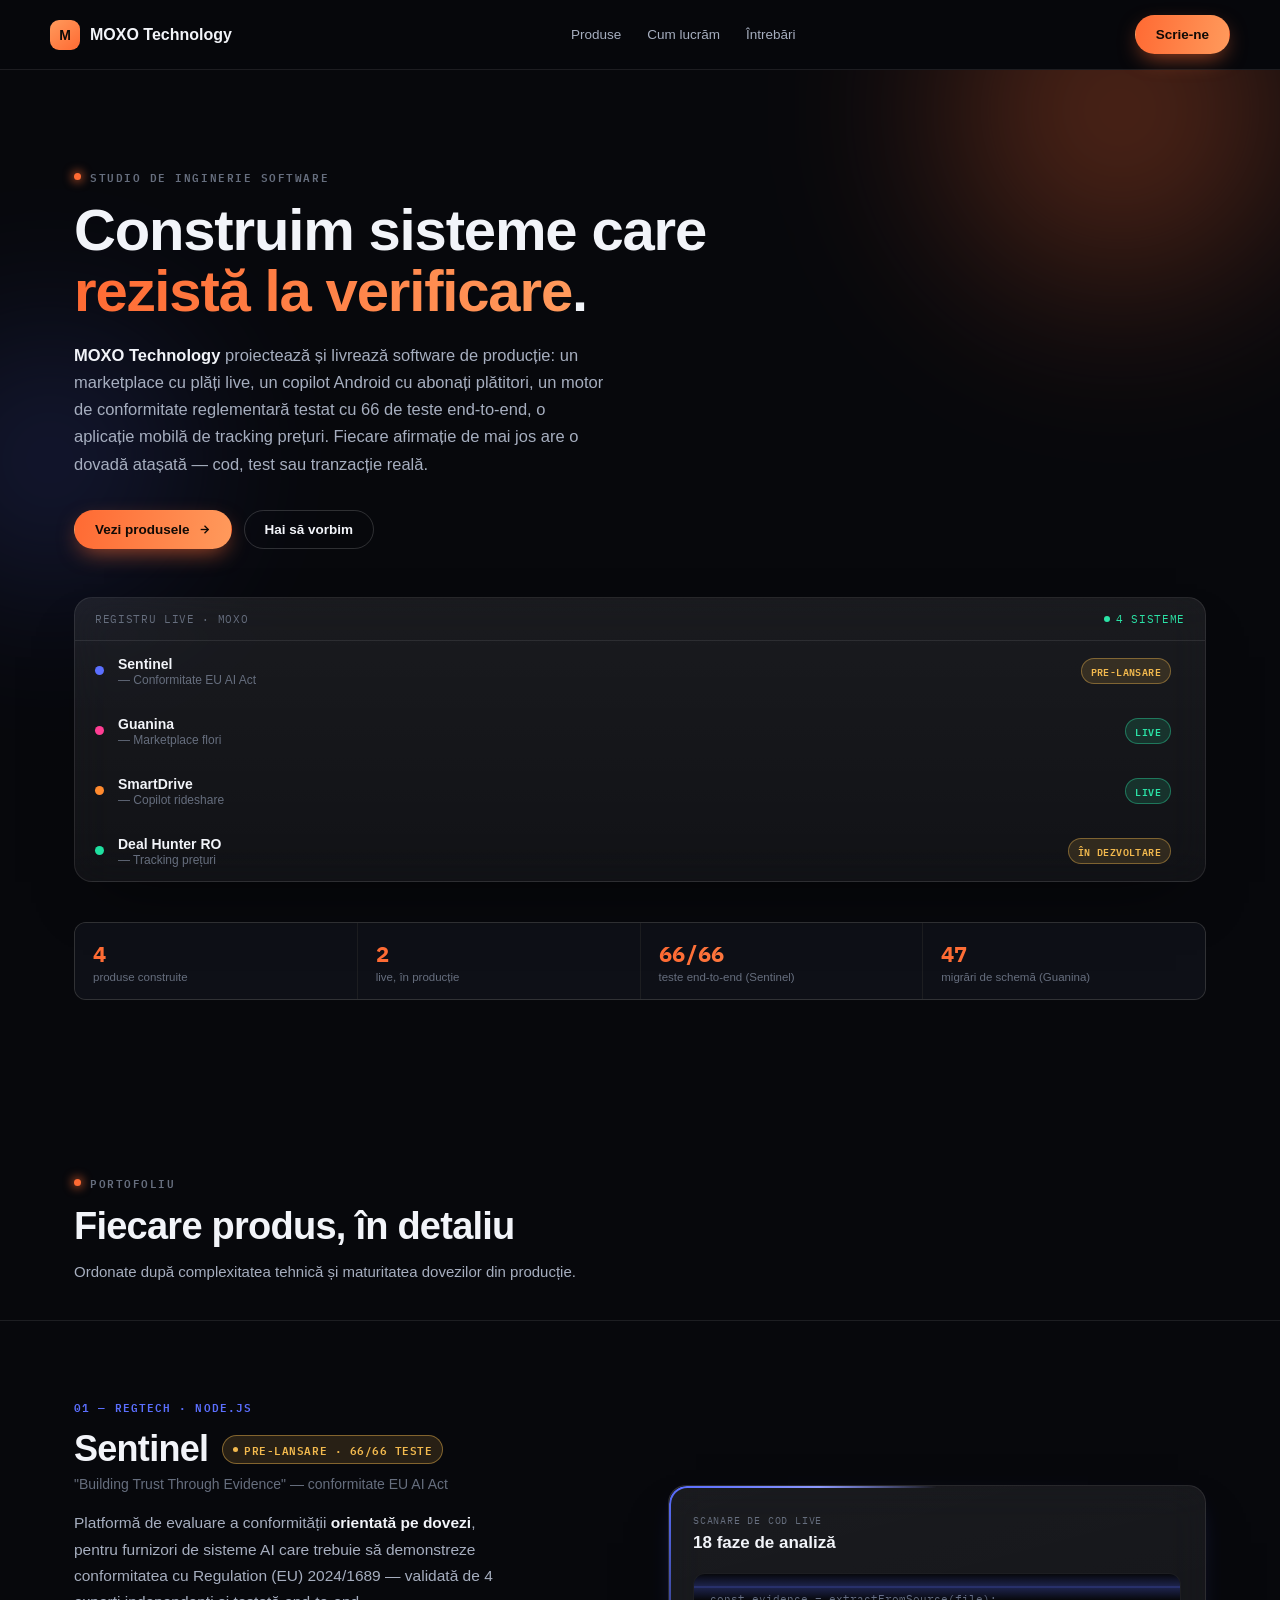
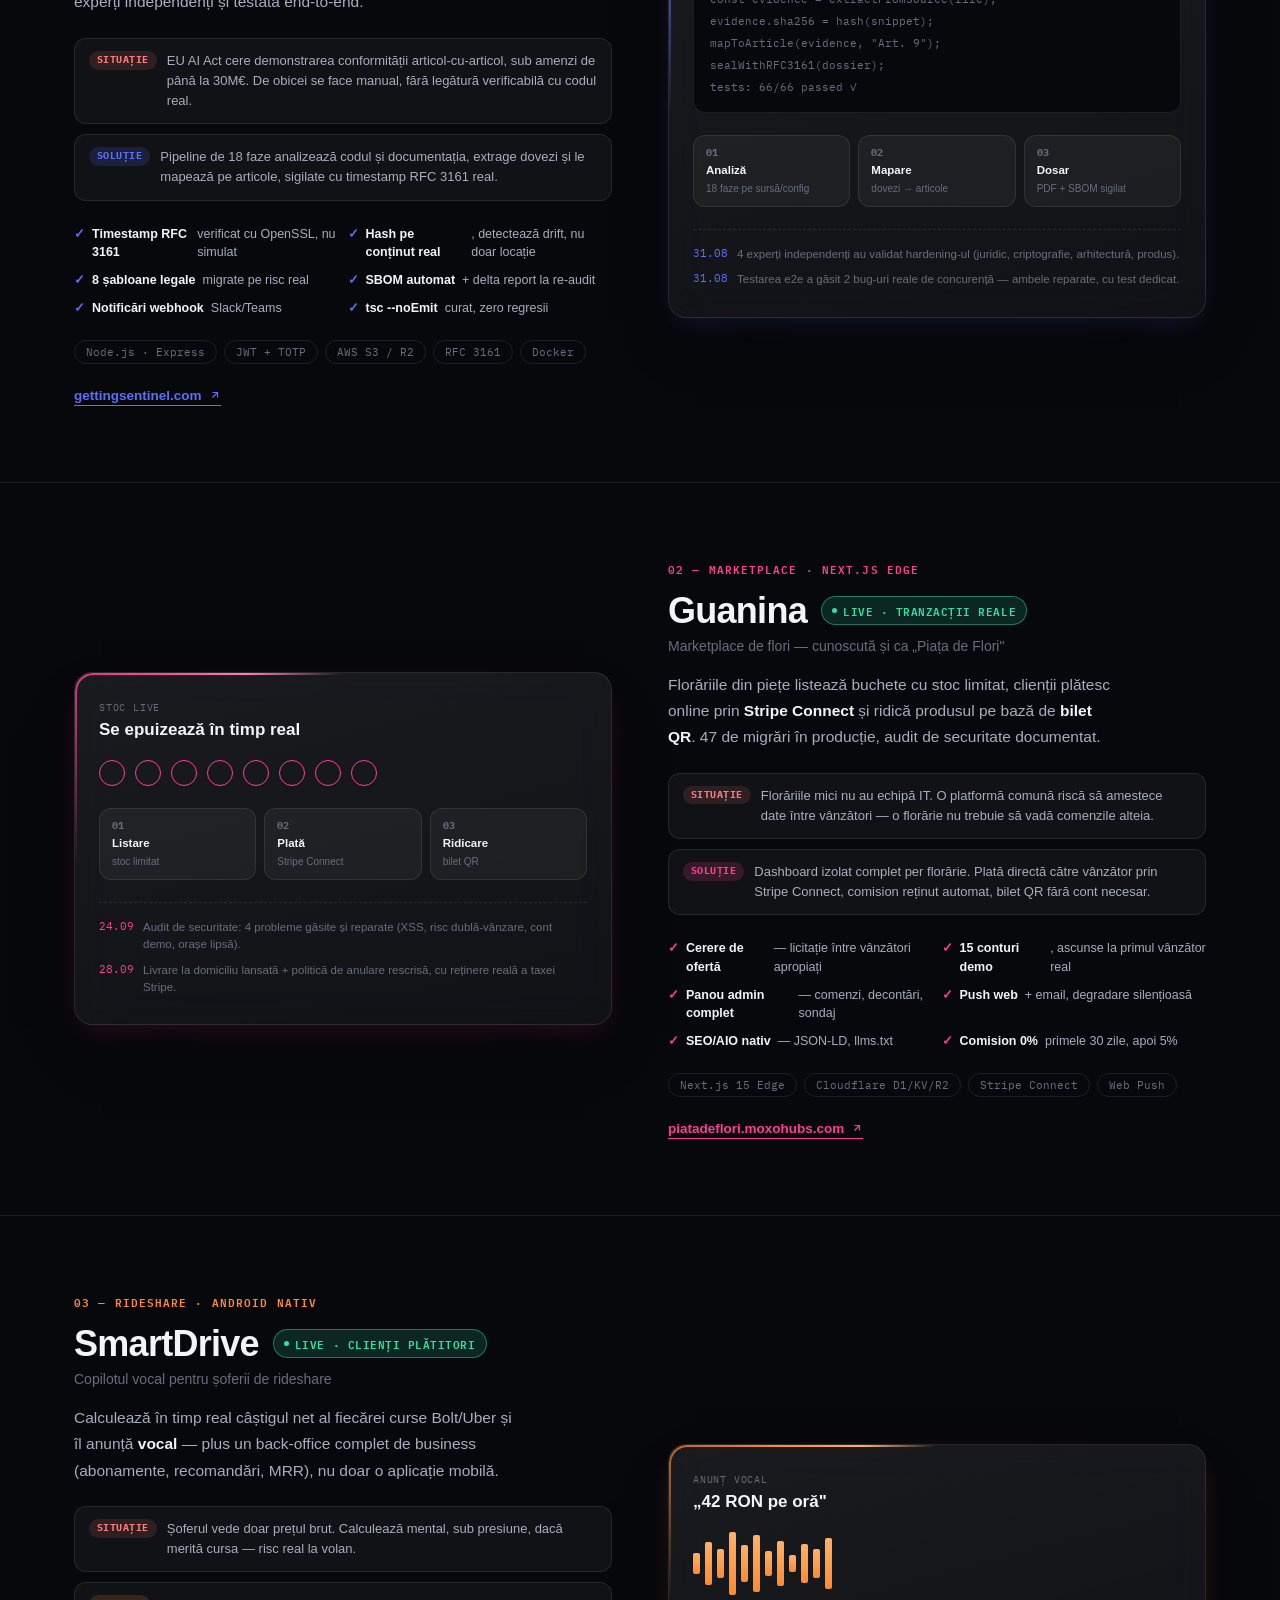
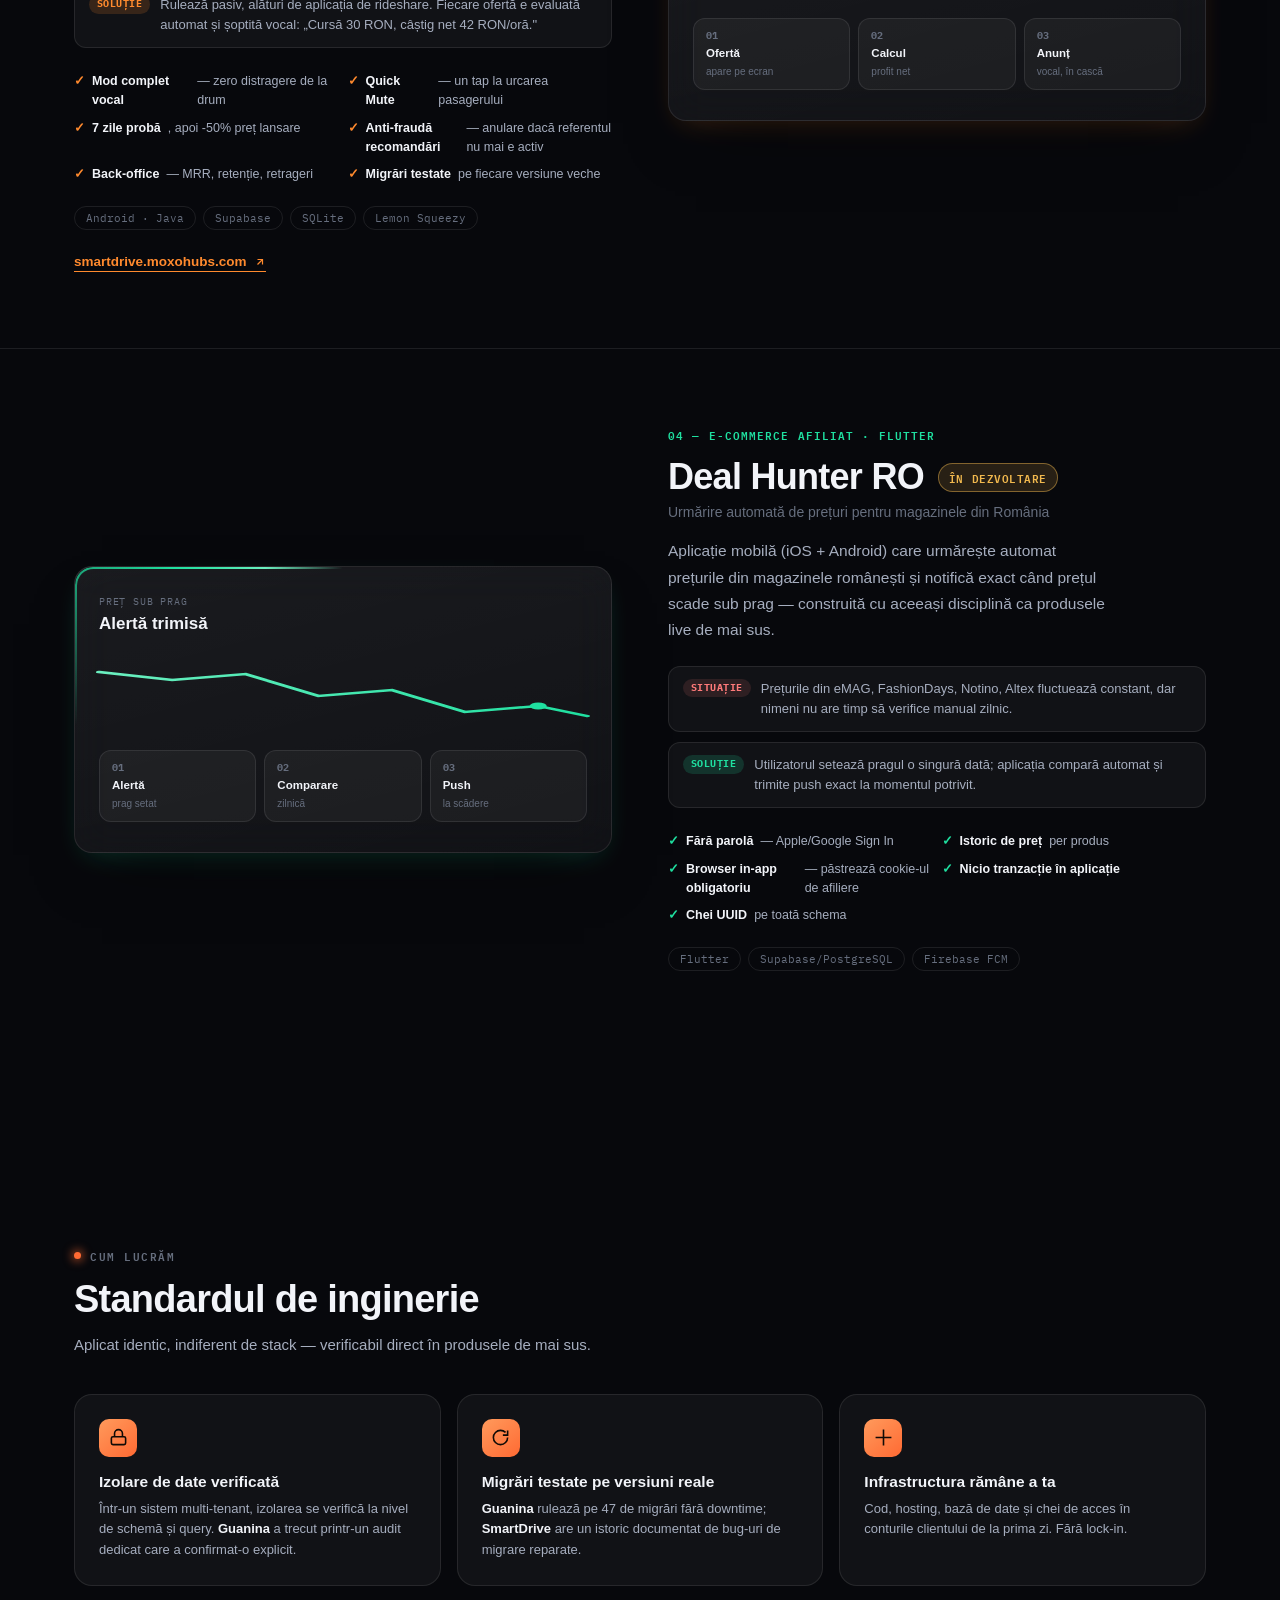
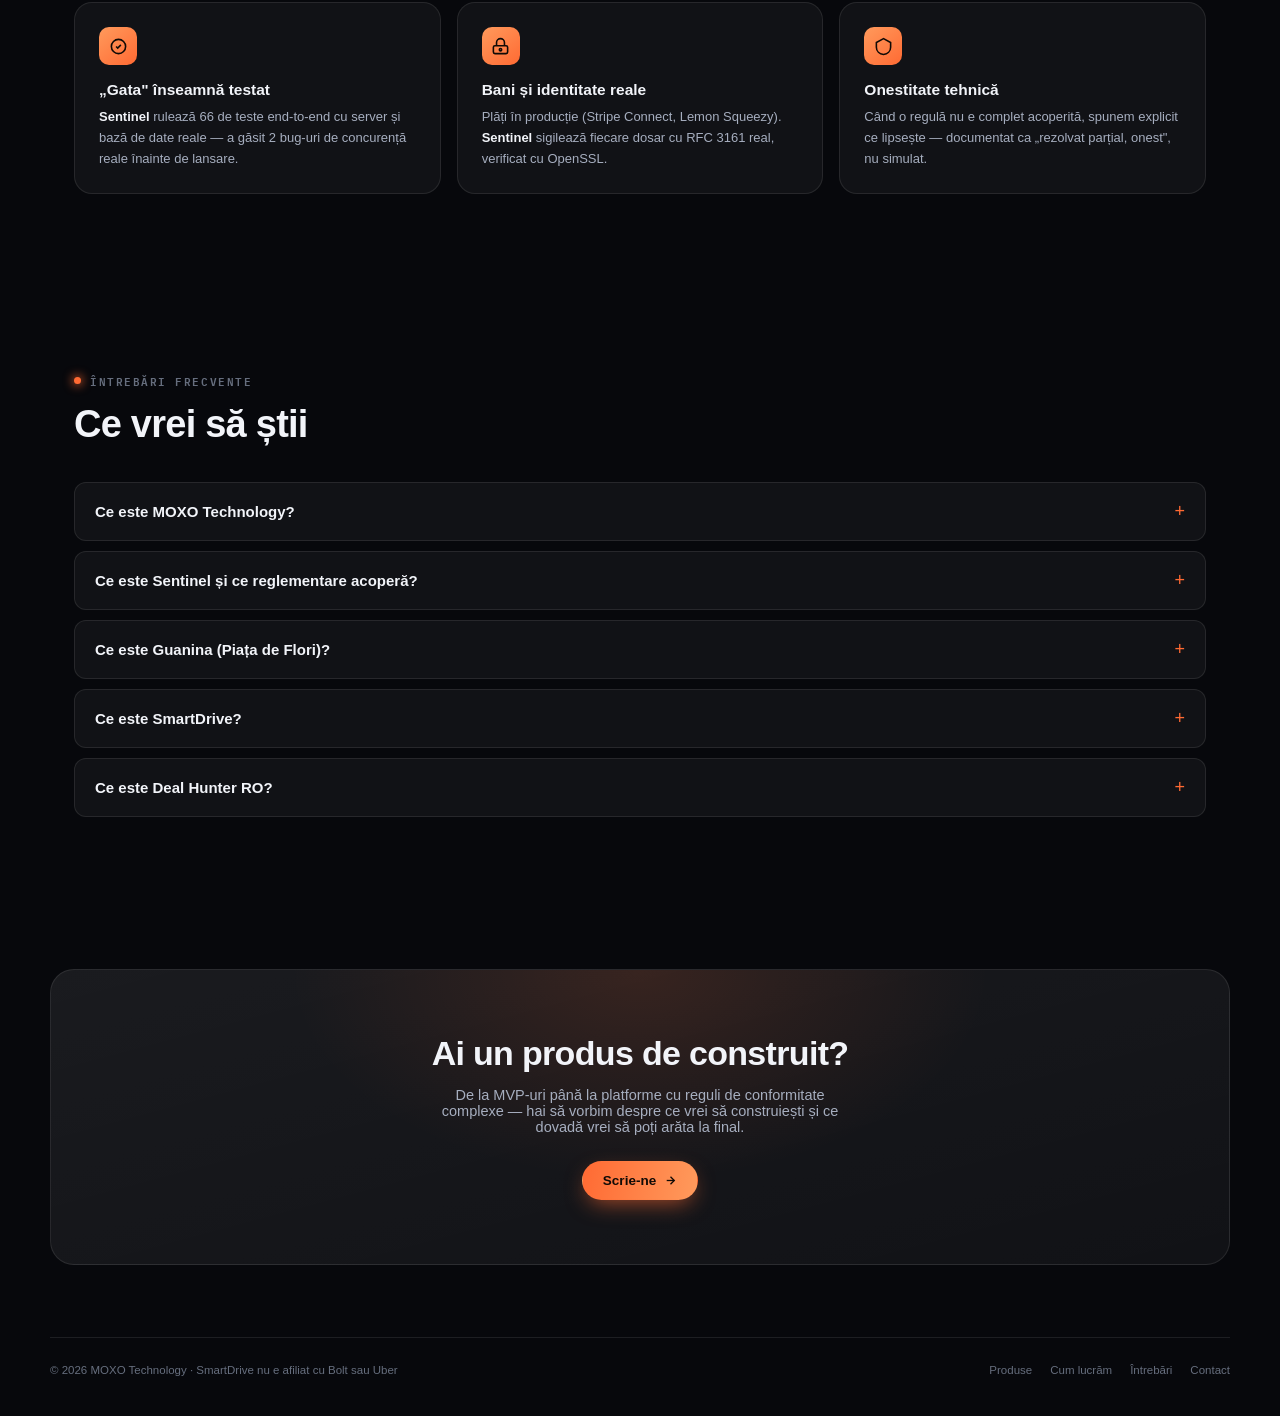
==== index.html @ 9f014859 "Rescrie complet ca SaaS showcase modern, mobile-first, dark hi-tech Renunta la formatul "dosar tehni" ====
<!doctype html>
<html lang="ro">
<head>
<meta charset="utf-8">
<meta name="viewport" content="width=device-width, initial-scale=1">
<title>MOXO Technology — dosar tehnic: Sentinel, Guanina, SmartDrive, Deal Hunter RO</title>
<meta name="description" content="MOXO Technology proiectează și livrează software de producție: Sentinel (conformitate EU AI Act, 66 teste end-to-end, 4 experți independenți), Guanina (marketplace flori, live, 47 migrări), SmartDrive (copilot rideshare, live, clienți plătitori), Deal Hunter RO (tracking prețuri). Fiecare afirmație are o dovadă atașată.">
<meta name="keywords" content="MOXO Technology, dezvoltator full-stack, SmartDrive, copilot Bolt Uber, Sentinel EU AI Act, platforma conformitate AI, Guanina piata de flori, Deal Hunter RO, marketplace flori, tracking preturi, Next.js Cloudflare, dezvoltare aplicatii mobile Romania">
<meta name="robots" content="index, follow, max-image-preview:large">
<meta name="author" content="MOXO Technology">
<link rel="canonical" href="https://moxohubs.com/">

<!-- Open Graph -->
<meta property="og:type" content="website">
<meta property="og:site_name" content="MOXO Technology">
<meta property="og:title" content="MOXO Technology — sisteme care rezistă la verificare, nu doar la prezentare">
<meta property="og:description" content="Sentinel (conformitate EU AI Act, 66 teste), Guanina (marketplace flori, live), SmartDrive (copilot rideshare, live), Deal Hunter RO (tracking prețuri) — patru dosare tehnice, fiecare cu dovezi verificabile.">
<meta property="og:url" content="https://moxohubs.com/">
<meta property="og:locale" content="ro_RO">
<meta property="og:image" content="https://moxohubs.com/og-cover.png">

<!-- Twitter Card -->
<meta name="twitter:card" content="summary_large_image">
<meta name="twitter:title" content="MOXO Technology — produse digitale construite pentru munca de fiecare zi">
<meta name="twitter:description" content="SmartDrive, Sentinel, Guanina, Deal Hunter RO — patru produse, un singur studio de inginerie.">
<meta name="twitter:image" content="https://moxohubs.com/og-cover.png">

<link rel="preconnect" href="https://api.fontshare.com">
<link rel="preconnect" href="https://fonts.googleapis.com">
<link rel="preconnect" href="https://fonts.gstatic.com" crossorigin>
<link href="https://api.fontshare.com/v2/css?f[]=satoshi@400,500,600,700,800&display=swap" rel="stylesheet">
<link href="https://fonts.googleapis.com/css2?family=IBM+Plex+Mono:wght@400;500;600&display=swap" rel="stylesheet">

<!-- JSON-LD: Organization -->
<script type="application/ld+json">
{
  "@context": "https://schema.org",
  "@type": "Organization",
  "@id": "https://moxohubs.com/#organization",
  "name": "MOXO Technology",
  "alternateName": "moxohubs",
  "url": "https://moxohubs.com/",
  "description": "Studio independent de dezvoltare software specializat în aplicații full-stack: mobile native, platforme web edge/serverless, integrări de plăți și sisteme de conformitate reglementară.",
  "email": "office@moxohubs.com",
  "knowsAbout": ["Full-stack development", "Android native development", "Next.js", "Cloudflare Workers", "EU AI Act compliance", "Marketplace platforms", "Payment integrations", "Flutter"],
  "makesOffer": [
    {"@type":"Offer","itemOffered":{"@type":"SoftwareApplication","name":"SmartDrive"}},
    {"@type":"Offer","itemOffered":{"@type":"SoftwareApplication","name":"Sentinel"}},
    {"@type":"Offer","itemOffered":{"@type":"SoftwareApplication","name":"Guanina"}},
    {"@type":"Offer","itemOffered":{"@type":"SoftwareApplication","name":"Deal Hunter RO"}}
  ]
}
</script>

<!-- JSON-LD: WebSite -->
<script type="application/ld+json">
{
  "@context": "https://schema.org",
  "@type": "WebSite",
  "@id": "https://moxohubs.com/#website",
  "url": "https://moxohubs.com/",
  "name": "MOXO Technology",
  "publisher": {"@id": "https://moxohubs.com/#organization"},
  "inLanguage": "ro-RO"
}
</script>

<!-- JSON-LD: ItemList of products -->
<script type="application/ld+json">
{
  "@context": "https://schema.org",
  "@type": "ItemList",
  "name": "Produsele MOXO Technology",
  "itemListElement": [
    {
      "@type": "ListItem", "position": 1,
      "item": {
        "@type": "SoftwareApplication",
        "name": "Sentinel",
        "applicationCategory": "BusinessApplication",
        "operatingSystem": "Web",
        "url": "https://gettingsentinel.com",
        "description": "Platformă de evaluare a conformității cu EU AI Act (Regulation (EU) 2024/1689), testată end-to-end (66/66 teste), validată de 4 experți independenți, cu timestamp RFC 3161 real și dovezi mapate direct pe articolele regulamentului."
      }
    },
    {
      "@type": "ListItem", "position": 2,
      "item": {
        "@type": "SoftwareApplication",
        "name": "Guanina",
        "alternateName": "Piața de Flori",
        "applicationCategory": "ShoppingApplication",
        "operatingSystem": "Web",
        "url": "https://piatadeflori.moxohubs.com",
        "description": "Marketplace multi-vânzător pentru florării, live cu tranzacții reale prin Stripe Connect, 47 de migrări de schemă aplicate în producție și un audit de securitate documentat înainte de lansare."
      }
    },
    {
      "@type": "ListItem", "position": 3,
      "item": {
        "@type": "SoftwareApplication",
        "name": "SmartDrive",
        "applicationCategory": "TravelApplication",
        "operatingSystem": "Android",
        "url": "https://smartdrive.moxohubs.com",
        "description": "Copilot vocal pentru șoferii de rideshare (Bolt/Uber), live cu clienți plătitori, care calculează în timp real profitul net al fiecărei curse și anunță vocal dacă merită acceptată.",
        "offers": {"@type":"Offer","price":"49","priceCurrency":"RON","priceValidUntil":"2026-12-31"}
      }
    },
    {
      "@type": "ListItem", "position": 4,
      "item": {
        "@type": "SoftwareApplication",
        "name": "Deal Hunter RO",
        "applicationCategory": "ShoppingApplication",
        "operatingSystem": "iOS, Android",
        "description": "Aplicație mobilă de urmărire automată a prețurilor din magazinele online românești, cu notificări push la scăderi de preț."
      }
    }
  ]
}
</script>

<!-- JSON-LD: FAQPage -->
<script type="application/ld+json">
{
  "@context": "https://schema.org",
  "@type": "FAQPage",
  "mainEntity": [
    {
      "@type": "Question",
      "name": "Ce este MOXO Technology?",
      "acceptedAnswer": {"@type":"Answer","text":"MOXO Technology este un studio independent de dezvoltare software care proiectează și construiește aplicații full-stack complete — de la copiloți mobili pentru șoferi de rideshare, până la platforme de conformitate reglementară și marketplace-uri B2C cu plăți integrate."}
    },
    {
      "@type": "Question",
      "name": "Ce este SmartDrive?",
      "acceptedAnswer": {"@type":"Answer","text":"SmartDrive este o aplicație Android nativă care funcționează ca un copilot vocal pentru șoferii de rideshare (Bolt, Uber). Calculează în timp real câștigul net al fiecărei curse, după combustibil și comision, și anunță vocal dacă merită acceptată — fără să interfereze cu aplicația de rideshare."}
    },
    {
      "@type": "Question",
      "name": "Ce este Sentinel și ce reglementare acoperă?",
      "acceptedAnswer": {"@type":"Answer","text":"Sentinel este o platformă de conformitate pentru EU AI Act (Regulation (EU) 2024/1689), regulamentul european privind inteligența artificială. Analizează codul sursă, configurațiile și documentația sistemelor AI pentru a genera dovezi de conformitate mapate direct pe articolele regulamentului, inclusiv dosare pregătite pentru evaluare Notified Body."}
    },
    {
      "@type": "Question",
      "name": "Ce este Guanina (Piața de Flori)?",
      "acceptedAnswer": {"@type":"Answer","text":"Guanina este un marketplace unde florăriile își listează buchetele cu stoc limitat, iar clienții cumpără online cu plată card prin Stripe și ridică produsul fizic de la stand pe baza unui bilet QR. Fiecare florărie vede și gestionează exclusiv propriile comenzi."}
    },
    {
      "@type": "Question",
      "name": "Ce este Deal Hunter RO?",
      "acceptedAnswer": {"@type":"Answer","text":"Deal Hunter RO este o aplicație mobilă pentru iOS și Android care urmărește automat prețurile produselor din magazinele online românești (eMAG, FashionDays, Notino, Altex) și trimite notificări push când prețul scade sub pragul setat de utilizator."}
    }
  ]
}
</script>

<link rel="stylesheet" href="assets/style.css">
</head>
<body>

<nav class="topnav" aria-label="Navigare principală">
  <div class="wrap topnav-row">
    <div class="brand"><div class="mark">M</div>MOXO Technology</div>
    <div class="navlinks">
      <a href="#produse">Produse</a>
      <a href="#standard">Cum lucrăm</a>
      <a href="#faq">Întrebări</a>
    </div>
    <a class="btn primary" href="#contact">Scrie-ne</a>
  </div>
</nav>

<main>

  <header class="hero">
    <div class="hero-grid" aria-hidden="true"></div>
    <div class="hero-glow g1" aria-hidden="true"></div>
    <div class="hero-glow g2" aria-hidden="true"></div>
    <div class="wrap">
      <div class="hero-inner">
        <div class="eyebrow">Studio de inginerie software</div>
        <h1 class="hero-title">Construim sisteme care <em>rezistă la verificare</em>.</h1>
        <p class="hero-lead"><strong>MOXO Technology</strong> proiectează și livrează software de producție: un marketplace cu plăți live, un copilot Android cu abonați plătitori, un motor de conformitate reglementară testat cu 66 de teste end-to-end, o aplicație mobilă de tracking prețuri. Fiecare afirmație de mai jos are o dovadă atașată — cod, test sau tranzacție reală.</p>
        <div class="hero-cta">
          <a class="btn primary" href="#produse">Vezi produsele
            <svg viewBox="0 0 24 24" fill="none" stroke="currentColor" stroke-width="2.4"><path d="M5 12h14"/><path d="m12 5 7 7-7 7"/></svg>
          </a>
          <a class="btn ghost" href="#contact">Hai să vorbim</a>
        </div>
      </div>

      <div class="statuspanel">
        <div class="statuspanel-head">
          <span>Registru live · MOXO</span>
          <span class="live-pulse"><i></i>4 sisteme</span>
        </div>
        <a href="#sentinel" style="display:contents;">
          <div class="statusrow c-sentinel">
            <span class="dot"></span>
            <span><span class="name">Sentinel</span> <span class="domain">— Conformitate EU AI Act</span></span>
            <span class="pill dev">Pre-lansare</span>
          </div>
        </a>
        <a href="#guanina" style="display:contents;">
          <div class="statusrow c-guanina">
            <span class="dot"></span>
            <span><span class="name">Guanina</span> <span class="domain">— Marketplace flori</span></span>
            <span class="pill live">Live</span>
          </div>
        </a>
        <a href="#smartdrive" style="display:contents;">
          <div class="statusrow c-smartdrive">
            <span class="dot"></span>
            <span><span class="name">SmartDrive</span> <span class="domain">— Copilot rideshare</span></span>
            <span class="pill live">Live</span>
          </div>
        </a>
        <a href="#dealhunter" style="display:contents;">
          <div class="statusrow c-dealhunter">
            <span class="dot"></span>
            <span><span class="name">Deal Hunter RO</span> <span class="domain">— Tracking prețuri</span></span>
            <span class="pill dev">În dezvoltare</span>
          </div>
        </a>
      </div>

      <div class="statstrip">
        <div class="stat"><div class="n">4</div><div class="l">produse construite</div></div>
        <div class="stat"><div class="n">2</div><div class="l">live, în producție</div></div>
        <div class="stat"><div class="n">66/66</div><div class="l">teste end-to-end (Sentinel)</div></div>
        <div class="stat"><div class="n">47</div><div class="l">migrări de schemă (Guanina)</div></div>
      </div>
    </div>
  </header>

  <section class="section" id="produse" aria-labelledby="produse-h">
    <div class="wrap">
      <div class="section-head">
        <div class="eyebrow">Portofoliu</div>
        <h2 id="produse-h">Fiecare produs, în detaliu</h2>
        <p>Ordonate după complexitatea tehnică și maturitatea dovezilor din producție.</p>
      </div>
    </div>

    <!-- SENTINEL -->
    <article class="showcase c-sentinel" id="sentinel" style="--gx:80%;" itemscope itemtype="https://schema.org/SoftwareApplication">
      <meta itemprop="applicationCategory" content="BusinessApplication">
      <div class="wrap">
        <div class="showcase-grid">
          <div>
            <div class="sc-kicker">01 — RegTech · Node.js</div>
            <div class="sc-title">
              <h3 itemprop="name">Sentinel</h3>
              <span class="sc-status dev"><span class="dot"></span>Pre-lansare · 66/66 teste</span>
            </div>
            <p class="sc-tagline">"Building Trust Through Evidence" — conformitate EU AI Act</p>
            <p class="sc-pitch" itemprop="description">Platformă de evaluare a conformității <strong>orientată pe dovezi</strong>, pentru furnizori de sisteme AI care trebuie să demonstreze conformitatea cu Regulation (EU) 2024/1689 — validată de 4 experți independenți și testată end-to-end.</p>

            <div class="sc-callouts">
              <div class="sc-callout problem"><span class="tag">Situație</span><span>EU AI Act cere demonstrarea conformității articol-cu-articol, sub amenzi de până la 30M€. De obicei se face manual, fără legătură verificabilă cu codul real.</span></div>
              <div class="sc-callout solution"><span class="tag">Soluție</span><span>Pipeline de 18 faze analizează codul și documentația, extrage dovezi și le mapează pe articole, sigilate cu timestamp RFC 3161 real.</span></div>
            </div>

            <ul class="sc-feats">
              <li><b>Timestamp RFC 3161</b> verificat cu OpenSSL, nu simulat</li>
              <li><b>Hash pe conținut real</b>, detectează drift, nu doar locație</li>
              <li><b>8 șabloane legale</b> migrate pe risc real</li>
              <li><b>SBOM automat</b> + delta report la re-audit</li>
              <li><b>Notificări webhook</b> Slack/Teams</li>
              <li><b>tsc --noEmit</b> curat, zero regresii</li>
            </ul>

            <div class="sc-tags">
              <span class="sc-tag">Node.js · Express</span><span class="sc-tag">JWT + TOTP</span><span class="sc-tag">AWS S3 / R2</span><span class="sc-tag">RFC 3161</span><span class="sc-tag">Docker</span>
            </div>
            <a class="sc-link" href="https://gettingsentinel.com" itemprop="url">gettingsentinel.com
              <svg viewBox="0 0 24 24" fill="none" stroke="currentColor" stroke-width="2.4"><path d="M7 17 17 7"/><path d="M7 7h10v10"/></svg>
            </a>
          </div>

          <div class="sc-visual tilt">
            <div class="sc-visual-label">Scanare de cod live</div>
            <div class="sc-visual-value">18 faze de analiză</div>
            <div class="w-scan">
              <div>const evidence = extractFromSource(file);</div>
              <div>evidence.sha256 = hash(snippet);</div>
              <div>mapToArticle(evidence, "Art. 9");</div>
              <div>sealWithRFC3161(dossier);</div>
              <div>tests: 66/66 passed ✓</div>
            </div>
            <div class="sc-flow">
              <div class="sc-flow-step"><span class="sc-flow-n">01</span><b>Analiză</b><span>18 faze pe sursă/config</span></div>
              <div class="sc-flow-step"><span class="sc-flow-n">02</span><b>Mapare</b><span>dovezi → articole</span></div>
              <div class="sc-flow-step"><span class="sc-flow-n">03</span><b>Dosar</b><span>PDF + SBOM sigilat</span></div>
            </div>
            <div class="sc-proof">
              <div class="sc-proof-row"><time>31.08</time><span>4 experți independenți au validat hardening-ul (juridic, criptografie, arhitectură, produs).</span></div>
              <div class="sc-proof-row"><time>31.08</time><span>Testarea e2e a găsit 2 bug-uri reale de concurență — ambele reparate, cu test dedicat.</span></div>
            </div>
          </div>
        </div>
      </div>
    </article>

    <!-- GUANINA -->
    <article class="showcase c-guanina rev" id="guanina" style="--gx:20%;" itemscope itemtype="https://schema.org/SoftwareApplication">
      <meta itemprop="applicationCategory" content="ShoppingApplication">
      <div class="wrap">
        <div class="showcase-grid">
          <div>
            <div class="sc-kicker">02 — Marketplace · Next.js Edge</div>
            <div class="sc-title">
              <h3 itemprop="name">Guanina</h3>
              <span class="sc-status live"><span class="dot"></span>Live · tranzacții reale</span>
            </div>
            <p class="sc-tagline">Marketplace de flori — cunoscută și ca „Piața de Flori"</p>
            <p class="sc-pitch" itemprop="description">Florăriile din piețe listează buchete cu stoc limitat, clienții plătesc online prin <strong>Stripe Connect</strong> și ridică produsul pe bază de <strong>bilet QR</strong>. 47 de migrări în producție, audit de securitate documentat.</p>

            <div class="sc-callouts">
              <div class="sc-callout problem"><span class="tag">Situație</span><span>Florăriile mici nu au echipă IT. O platformă comună riscă să amestece date între vânzători — o florărie nu trebuie să vadă comenzile alteia.</span></div>
              <div class="sc-callout solution"><span class="tag">Soluție</span><span>Dashboard izolat complet per florărie. Plată directă către vânzător prin Stripe Connect, comision reținut automat, bilet QR fără cont necesar.</span></div>
            </div>

            <ul class="sc-feats">
              <li><b>Cerere de ofertă</b> — licitație între vânzători apropiați</li>
              <li><b>15 conturi demo</b>, ascunse la primul vânzător real</li>
              <li><b>Panou admin complet</b> — comenzi, decontări, sondaj</li>
              <li><b>Push web</b> + email, degradare silențioasă</li>
              <li><b>SEO/AIO nativ</b> — JSON-LD, llms.txt</li>
              <li><b>Comision 0%</b> primele 30 zile, apoi 5%</li>
            </ul>

            <div class="sc-tags">
              <span class="sc-tag">Next.js 15 Edge</span><span class="sc-tag">Cloudflare D1/KV/R2</span><span class="sc-tag">Stripe Connect</span><span class="sc-tag">Web Push</span>
            </div>
            <a class="sc-link" href="https://piatadeflori.moxohubs.com" itemprop="url">piatadeflori.moxohubs.com
              <svg viewBox="0 0 24 24" fill="none" stroke="currentColor" stroke-width="2.4"><path d="M7 17 17 7"/><path d="M7 7h10v10"/></svg>
            </a>
          </div>

          <div class="sc-visual tilt">
            <div class="sc-visual-label">Stoc live</div>
            <div class="sc-visual-value">Se epuizează în timp real</div>
            <div class="w-stock" aria-hidden="true"><i></i><i></i><i></i><i></i><i></i><i></i><i></i><i></i></div>
            <div class="sc-flow">
              <div class="sc-flow-step"><span class="sc-flow-n">01</span><b>Listare</b><span>stoc limitat</span></div>
              <div class="sc-flow-step"><span class="sc-flow-n">02</span><b>Plată</b><span>Stripe Connect</span></div>
              <div class="sc-flow-step"><span class="sc-flow-n">03</span><b>Ridicare</b><span>bilet QR</span></div>
            </div>
            <div class="sc-proof">
              <div class="sc-proof-row"><time>24.09</time><span>Audit de securitate: 4 probleme găsite și reparate (XSS, risc dublă-vânzare, cont demo, orașe lipsă).</span></div>
              <div class="sc-proof-row"><time>28.09</time><span>Livrare la domiciliu lansată + politică de anulare rescrisă, cu reținere reală a taxei Stripe.</span></div>
            </div>
          </div>
        </div>
      </div>
    </article>

    <!-- SMARTDRIVE -->
    <article class="showcase c-smartdrive" id="smartdrive" style="--gx:80%;" itemscope itemtype="https://schema.org/SoftwareApplication">
      <meta itemprop="applicationCategory" content="TravelApplication">
      <meta itemprop="operatingSystem" content="Android">
      <div class="wrap">
        <div class="showcase-grid">
          <div>
            <div class="sc-kicker">03 — Rideshare · Android nativ</div>
            <div class="sc-title">
              <h3 itemprop="name">SmartDrive</h3>
              <span class="sc-status live"><span class="dot"></span>Live · clienți plătitori</span>
            </div>
            <p class="sc-tagline">Copilotul vocal pentru șoferii de rideshare</p>
            <p class="sc-pitch" itemprop="description">Calculează în timp real câștigul net al fiecărei curse Bolt/Uber și îl anunță <strong>vocal</strong> — plus un back-office complet de business (abonamente, recomandări, MRR), nu doar o aplicație mobilă.</p>

            <div class="sc-callouts">
              <div class="sc-callout problem"><span class="tag">Situație</span><span>Șoferul vede doar prețul brut. Calculează mental, sub presiune, dacă merită cursa — risc real la volan.</span></div>
              <div class="sc-callout solution"><span class="tag">Soluție</span><span>Rulează pasiv, alături de aplicația de rideshare. Fiecare ofertă e evaluată automat și șoptită vocal: „Cursă 30 RON, câștig net 42 RON/oră."</span></div>
            </div>

            <ul class="sc-feats">
              <li><b>Mod complet vocal</b> — zero distragere de la drum</li>
              <li><b>Quick Mute</b> — un tap la urcarea pasagerului</li>
              <li><b>7 zile probă</b>, apoi -50% preț lansare</li>
              <li><b>Anti-fraudă recomandări</b> — anulare dacă referentul nu mai e activ</li>
              <li><b>Back-office</b> — MRR, retenție, retrageri</li>
              <li><b>Migrări testate</b> pe fiecare versiune veche</li>
            </ul>

            <div class="sc-tags">
              <span class="sc-tag">Android · Java</span><span class="sc-tag">Supabase</span><span class="sc-tag">SQLite</span><span class="sc-tag">Lemon Squeezy</span>
            </div>
            <a class="sc-link" href="https://smartdrive.moxohubs.com" itemprop="url">smartdrive.moxohubs.com
              <svg viewBox="0 0 24 24" fill="none" stroke="currentColor" stroke-width="2.4"><path d="M7 17 17 7"/><path d="M7 7h10v10"/></svg>
            </a>
          </div>

          <div class="sc-visual tilt">
            <div class="sc-visual-label">Anunț vocal</div>
            <div class="sc-visual-value">„42 RON pe oră"</div>
            <div class="w-bars" aria-hidden="true"><i></i><i></i><i></i><i></i><i></i><i></i><i></i><i></i><i></i><i></i><i></i><i></i></div>
            <div class="sc-flow">
              <div class="sc-flow-step"><span class="sc-flow-n">01</span><b>Ofertă</b><span>apare pe ecran</span></div>
              <div class="sc-flow-step"><span class="sc-flow-n">02</span><b>Calcul</b><span>profit net</span></div>
              <div class="sc-flow-step"><span class="sc-flow-n">03</span><b>Anunț</b><span>vocal, în cască</span></div>
            </div>
          </div>
        </div>
      </div>
    </article>

    <!-- DEAL HUNTER RO -->
    <article class="showcase c-dealhunter rev" id="dealhunter" style="--gx:20%;" itemscope itemtype="https://schema.org/SoftwareApplication">
      <meta itemprop="applicationCategory" content="ShoppingApplication">
      <meta itemprop="operatingSystem" content="iOS, Android">
      <div class="wrap">
        <div class="showcase-grid">
          <div>
            <div class="sc-kicker">04 — E-commerce afiliat · Flutter</div>
            <div class="sc-title">
              <h3 itemprop="name">Deal Hunter RO</h3>
              <span class="sc-status dev">În dezvoltare</span>
            </div>
            <p class="sc-tagline">Urmărire automată de prețuri pentru magazinele din România</p>
            <p class="sc-pitch" itemprop="description">Aplicație mobilă (iOS + Android) care urmărește automat prețurile din magazinele românești și notifică exact când prețul scade sub prag — construită cu aceeași disciplină ca produsele live de mai sus.</p>

            <div class="sc-callouts">
              <div class="sc-callout problem"><span class="tag">Situație</span><span>Prețurile din eMAG, FashionDays, Notino, Altex fluctuează constant, dar nimeni nu are timp să verifice manual zilnic.</span></div>
              <div class="sc-callout solution"><span class="tag">Soluție</span><span>Utilizatorul setează pragul o singură dată; aplicația compară automat și trimite push exact la momentul potrivit.</span></div>
            </div>

            <ul class="sc-feats">
              <li><b>Fără parolă</b> — Apple/Google Sign In</li>
              <li><b>Istoric de preț</b> per produs</li>
              <li><b>Browser in-app obligatoriu</b> — păstrează cookie-ul de afiliere</li>
              <li><b>Nicio tranzacție în aplicație</b></li>
              <li><b>Chei UUID</b> pe toată schema</li>
            </ul>

            <div class="sc-tags">
              <span class="sc-tag">Flutter</span><span class="sc-tag">Supabase/PostgreSQL</span><span class="sc-tag">Firebase FCM</span>
            </div>
          </div>

          <div class="sc-visual tilt">
            <div class="sc-visual-label">Preț sub prag</div>
            <div class="sc-visual-value">Alertă trimisă</div>
            <div class="w-spark" aria-hidden="true">
              <svg viewBox="0 0 200 74" preserveAspectRatio="none">
                <defs><linearGradient id="sparkgrad" x1="0" y1="0" x2="1" y2="0">
                  <stop offset="0%" stop-color="var(--accent-2)"/><stop offset="100%" stop-color="var(--accent)"/>
                </linearGradient></defs>
                <polyline class="w-spark-line" points="0,18 30,26 60,20 90,42 120,36 150,58 180,52 200,62"/>
                <circle class="w-spark-dot" cx="180" cy="52" r="3.5" fill="var(--accent)"/>
              </svg>
            </div>
            <div class="sc-flow">
              <div class="sc-flow-step"><span class="sc-flow-n">01</span><b>Alertă</b><span>prag setat</span></div>
              <div class="sc-flow-step"><span class="sc-flow-n">02</span><b>Comparare</b><span>zilnică</span></div>
              <div class="sc-flow-step"><span class="sc-flow-n">03</span><b>Push</b><span>la scădere</span></div>
            </div>
          </div>
        </div>
      </div>
    </article>

  </section>

  <section class="section tint" id="standard" style="--tint:#5B6FFF;" aria-labelledby="standard-h">
    <div class="wrap">
      <div class="section-head">
        <div class="eyebrow">Cum lucrăm</div>
        <h2 id="standard-h">Standardul de inginerie</h2>
        <p>Aplicat identic, indiferent de stack — verificabil direct în produsele de mai sus.</p>
      </div>
      <div class="whygrid">
        <div class="whycard">
          <div class="ico"><svg viewBox="0 0 24 24" fill="none" stroke="currentColor" stroke-width="2"><rect x="3" y="11" width="18" height="10" rx="2"/><path d="M7 11V7a5 5 0 0 1 10 0v4"/></svg></div>
          <h4>Izolare de date verificată</h4>
          <p>Într-un sistem multi-tenant, izolarea se verifică la nivel de schemă și query. <b>Guanina</b> a trecut printr-un audit dedicat care a confirmat-o explicit.</p>
        </div>
        <div class="whycard">
          <div class="ico"><svg viewBox="0 0 24 24" fill="none" stroke="currentColor" stroke-width="2"><path d="M21 12a9 9 0 1 1-9-9c2.5 0 4.7 1 6.4 2.6"/><path d="M21 3v6h-6"/></svg></div>
          <h4>Migrări testate pe versiuni reale</h4>
          <p><b>Guanina</b> rulează pe 47 de migrări fără downtime; <b>SmartDrive</b> are un istoric documentat de bug-uri de migrare reparate.</p>
        </div>
        <div class="whycard">
          <div class="ico"><svg viewBox="0 0 24 24" fill="none" stroke="currentColor" stroke-width="2"><path d="M12 2v20M2 12h20"/></svg></div>
          <h4>Infrastructura rămâne a ta</h4>
          <p>Cod, hosting, bază de date și chei de acces în conturile clientului de la prima zi. Fără lock-in.</p>
        </div>
        <div class="whycard">
          <div class="ico"><svg viewBox="0 0 24 24" fill="none" stroke="currentColor" stroke-width="2"><path d="m9 12 2 2 4-4"/><circle cx="12" cy="12" r="9"/></svg></div>
          <h4>„Gata" înseamnă testat</h4>
          <p><b>Sentinel</b> rulează 66 de teste end-to-end cu server și bază de date reale — a găsit 2 bug-uri de concurență reale înainte de lansare.</p>
        </div>
        <div class="whycard">
          <div class="ico"><svg viewBox="0 0 24 24" fill="none" stroke="currentColor" stroke-width="2"><rect x="3" y="11" width="18" height="10" rx="2"/><circle cx="12" cy="16" r="1.5"/><path d="M7 11V7a5 5 0 0 1 10 0v4"/></svg></div>
          <h4>Bani și identitate reale</h4>
          <p>Plăți în producție (Stripe Connect, Lemon Squeezy). <b>Sentinel</b> sigilează fiecare dosar cu RFC 3161 real, verificat cu OpenSSL.</p>
        </div>
        <div class="whycard">
          <div class="ico"><svg viewBox="0 0 24 24" fill="none" stroke="currentColor" stroke-width="2"><path d="M12 2 3 7v6c0 5 4 8.5 9 9 5-.5 9-4 9-9V7l-9-5Z"/></svg></div>
          <h4>Onestitate tehnică</h4>
          <p>Când o regulă nu e complet acoperită, spunem explicit ce lipsește — documentat ca „rezolvat parțial, onest", nu simulat.</p>
        </div>
      </div>
    </div>
  </section>

  <section class="section" id="faq" aria-labelledby="faq-h">
    <div class="wrap">
      <div class="section-head">
        <div class="eyebrow">Întrebări frecvente</div>
        <h2 id="faq-h">Ce vrei să știi</h2>
      </div>
      <div class="faqlist">
        <details>
          <summary>Ce este MOXO Technology? <span class="qm">+</span></summary>
          <p>MOXO Technology proiectează și construiește aplicații full-stack complete — un marketplace live cu plăți reale, un copilot mobil cu abonați plătitori, o platformă de conformitate testată end-to-end, o aplicație de tracking prețuri. Fiecare produs e documentat cu dovezi verificabile.</p>
        </details>
        <details>
          <summary>Ce este Sentinel și ce reglementare acoperă? <span class="qm">+</span></summary>
          <p>Sentinel este o platformă de conformitate pentru EU AI Act (Regulation (EU) 2024/1689). Analizează codul sursă și documentația pentru a genera dovezi mapate pe articolele regulamentului, testată cu 66 de teste end-to-end și validată de 4 experți independenți.</p>
        </details>
        <details>
          <summary>Ce este Guanina (Piața de Flori)? <span class="qm">+</span></summary>
          <p>Guanina este un marketplace live unde florăriile listează buchete cu stoc limitat, clienții plătesc prin Stripe Connect și ridică produsul cu un bilet QR. Rulează pe 47 de migrări în producție și a trecut printr-un audit de securitate documentat public.</p>
        </details>
        <details>
          <summary>Ce este SmartDrive? <span class="qm">+</span></summary>
          <p>SmartDrive este o aplicație Android nativă, live, cu abonați plătitori, care calculează în timp real câștigul net al fiecărei curse de rideshare și anunță vocal dacă merită acceptată.</p>
        </details>
        <details>
          <summary>Ce este Deal Hunter RO? <span class="qm">+</span></summary>
          <p>Deal Hunter RO este o aplicație mobilă în dezvoltare pentru iOS și Android care urmărește automat prețurile din magazinele românești și trimite notificări push la scăderi sub pragul setat.</p>
        </details>
      </div>
    </div>
  </section>

  <section class="closing wrap" id="contact" aria-labelledby="contact-h">
    <div class="closing-panel">
      <h2 id="contact-h">Ai un produs de construit?</h2>
      <p>De la MVP-uri până la platforme cu reguli de conformitate complexe — hai să vorbim despre ce vrei să construiești și ce dovadă vrei să poți arăta la final.</p>
      <a class="btn primary" href="mailto:office@moxohubs.com">Scrie-ne
        <svg viewBox="0 0 24 24" fill="none" stroke="currentColor" stroke-width="2.4"><path d="M5 12h14"/><path d="m12 5 7 7-7 7"/></svg>
      </a>
    </div>
  </section>

</main>

<footer class="sitefoot wrap">
  <div class="footrow">
    <span>© 2026 MOXO Technology · SmartDrive nu e afiliat cu Bolt sau Uber</span>
    <div class="flinks">
      <a href="#produse">Produse</a>
      <a href="#standard">Cum lucrăm</a>
      <a href="#faq">Întrebări</a>
      <a href="mailto:office@moxohubs.com">Contact</a>
    </div>
  </div>
</footer>

<script src="assets/main.js" defer></script>

</body>
</html>
---- assets/style.css ----
/* ============================================================
   MOXO Technology — SaaS showcase, dark hi-tech
   ============================================================ */

:root{
  --bg:#07080C; --surface:#0E1017; --surface-2:#151824;
  --glass:rgba(255,255,255,.045); --glass-strong:rgba(255,255,255,.08);
  --ink:#F2F4F9; --ink-soft:#A6AEBF; --ink-faint:#666E7E;
  --line:rgba(255,255,255,.09); --line-strong:rgba(255,255,255,.16);
  --brand:#FF6A33; --brand-2:#FF9A5C;
  --verified:#2BE3A6; --verified-soft:rgba(43,227,166,.14);
  --pending:#F2B94E; --pending-soft:rgba(242,185,78,.14);
  --r:18px; --r-sm:12px;
}

.showcase.c-sentinel{--accent:#5B6FFF; --accent-2:#8D9AFF;}
.showcase.c-guanina{--accent:#FF3D93; --accent-2:#FF7FB8;}
.showcase.c-smartdrive{--accent:#FF8A2E; --accent-2:#FFB169;}
.showcase.c-dealhunter{--accent:#1FE0A0; --accent-2:#6BF0C0;}

*{box-sizing:border-box}
html{scroll-behavior:smooth}
html,body{margin:0;padding:0;background:var(--bg);color:var(--ink);font-family:"Satoshi","IBM Plex Sans",-apple-system,BlinkMacSystemFont,"Segoe UI",sans-serif; -webkit-font-smoothing:antialiased; overflow-x:hidden; max-width:100vw;}
a{color:inherit; text-decoration:none}
img{max-width:100%}
button{font:inherit}
::selection{background:var(--brand); color:#0B0A08;}
:focus-visible{outline:2px solid var(--brand); outline-offset:2px;}
@media (prefers-reduced-motion: reduce){*{scroll-behavior:auto !important; animation:none !important; transition:none !important;}}

.wrap{max-width:1180px; margin:0 auto; padding:0 24px; width:100%; position:relative; z-index:1;}
@media(max-width:560px){.wrap{padding:0 18px;}}

.eyebrow{font-family:ui-monospace,"IBM Plex Mono",monospace; font-size:11px; font-weight:600; letter-spacing:.14em; text-transform:uppercase; color:var(--ink-faint); display:inline-flex; align-items:center; gap:9px; margin-bottom:14px;}
.eyebrow::before{content:""; width:7px; height:7px; border-radius:50%; background:var(--brand); box-shadow:0 0 10px 2px color-mix(in srgb, var(--brand) 65%, transparent);}
.showcase .eyebrow::before{background:var(--accent); box-shadow:0 0 10px 2px color-mix(in srgb, var(--accent) 65%, transparent);}

/* ---------- nav ---------- */
nav.topnav{position:sticky; top:0; z-index:50; background:color-mix(in srgb, var(--bg) 78%, transparent); backdrop-filter:blur(14px); -webkit-backdrop-filter:blur(14px); border-bottom:1px solid var(--line);}
.topnav-row{display:flex; align-items:center; justify-content:space-between; padding:15px 0; gap:16px;}
.brand{display:flex; align-items:center; gap:10px; font-weight:700; font-size:16px; flex-shrink:0;}
.brand .mark{width:30px; height:30px; border-radius:9px; background:linear-gradient(140deg, var(--brand-2), var(--brand)); display:flex; align-items:center; justify-content:center; font-weight:800; color:#0B0A08; font-size:14px; flex-shrink:0;}
.navlinks{display:none; gap:26px; font-size:13.5px; font-weight:500; color:var(--ink-soft);}
.navlinks a:hover{color:var(--ink);}
@media(min-width:760px){.navlinks{display:flex;}}
.topnav .btn{flex-shrink:0;}

/* ---------- buttons ---------- */
.btn{font-weight:600; font-size:13.5px; padding:11px 20px; border-radius:99px; display:inline-flex; align-items:center; gap:8px; border:1.4px solid var(--line-strong); cursor:pointer; background:transparent; color:var(--ink); transition:all .15s ease; white-space:nowrap;}
.btn.primary{background:linear-gradient(100deg, var(--brand), var(--brand-2)); color:#100A06; border-color:transparent; box-shadow:0 8px 22px -6px color-mix(in srgb, var(--brand) 65%, transparent);}
.btn.primary:hover{transform:translateY(-1px); box-shadow:0 12px 28px -6px color-mix(in srgb, var(--brand) 75%, transparent);}
.btn.ghost:hover{background:var(--glass-strong); border-color:var(--ink-faint);}
.btn svg{width:13px; height:13px;}

/* ---------- hero ---------- */
.hero{padding:56px 0 60px; position:relative; overflow:hidden;}
@media(min-width:760px){.hero{padding:96px 0 84px;}}
.hero-glow{position:absolute; z-index:0; border-radius:50%; filter:blur(80px); pointer-events:none;}
.hero-glow.g1{width:340px; height:340px; top:-140px; right:-80px; background:radial-gradient(circle, var(--brand), transparent 70%); opacity:.4; animation:float1 12s ease-in-out infinite;}
.hero-glow.g2{width:260px; height:260px; top:160px; left:-100px; background:radial-gradient(circle, #5B6FFF, transparent 70%); opacity:.25; animation:float1 15s ease-in-out infinite reverse;}
@keyframes float1{0%,100%{transform:translate(0,0);} 50%{transform:translate(-16px,20px);}}
@media(min-width:760px){.hero-glow.g1{width:520px; height:520px; top:-220px; right:-100px;} .hero-glow.g2{width:380px; height:380px; top:200px; left:-140px;}}

.hero-grid{position:absolute; inset:0; z-index:-1; opacity:.35; pointer-events:none;
  background-image:linear-gradient(var(--line) 1px, transparent 1px), linear-gradient(90deg, var(--line) 1px, transparent 1px);
  background-size:38px 38px;
  -webkit-mask-image:radial-gradient(700px 420px at 50% 0%, #000 0%, transparent 75%);
  mask-image:radial-gradient(700px 420px at 50% 0%, #000 0%, transparent 75%);
}

.hero-inner{position:relative; z-index:1; max-width:680px;}
h1.hero-title{font-weight:800; font-size:clamp(32px,6.6vw,58px); line-height:1.05; letter-spacing:-.02em; margin:0 0 20px; text-wrap:balance;}
h1.hero-title em{font-style:normal; background:linear-gradient(100deg, var(--brand), var(--brand-2)); -webkit-background-clip:text; background-clip:text; color:transparent;}
.hero-lead{font-size:16.5px; line-height:1.65; color:var(--ink-soft); max-width:58ch; margin:0 0 32px;}
.hero-lead strong{color:var(--ink); font-weight:600;}
.hero-cta{display:flex; gap:12px; flex-wrap:wrap; margin-bottom:48px;}

/* live status panel - vizual central al hero-ului */
.statuspanel{position:relative; z-index:1; background:linear-gradient(180deg, var(--glass-strong), var(--glass)); backdrop-filter:blur(20px); -webkit-backdrop-filter:blur(20px); border:1px solid var(--line); border-radius:var(--r); overflow:hidden; box-shadow:0 30px 60px -30px rgba(0,0,0,.6);}
.statuspanel-head{display:flex; align-items:center; justify-content:space-between; padding:14px 20px; border-bottom:1px solid var(--line); font-family:ui-monospace,"IBM Plex Mono",monospace; font-size:11px; color:var(--ink-faint); letter-spacing:.06em; text-transform:uppercase;}
.statuspanel-head .live-pulse{display:flex; align-items:center; gap:6px; color:var(--verified);}
.statuspanel-head .live-pulse i{width:6px; height:6px; border-radius:50%; background:currentColor; animation:blip 1.8s ease-in-out infinite;}
@keyframes blip{0%,100%{opacity:1; box-shadow:0 0 0 0 currentColor;} 50%{opacity:.5; box-shadow:0 0 0 5px transparent;}}
.statusrow{display:grid; grid-template-columns:auto 1fr auto auto; align-items:center; gap:14px; padding:14px 20px; border-bottom:1px solid var(--line); transition:background .12s ease;}
.statusrow:last-child{border-bottom:none;}
.statusrow:hover{background:var(--glass);}
.statusrow .dot{width:9px; height:9px; border-radius:50%; flex-shrink:0; background:var(--accent);}
.statusrow.c-sentinel .dot{--accent:#5B6FFF; background:var(--accent);}
.statusrow.c-guanina .dot{--accent:#FF3D93; background:var(--accent);}
.statusrow.c-smartdrive .dot{--accent:#FF8A2E; background:var(--accent);}
.statusrow.c-dealhunter .dot{--accent:#1FE0A0; background:var(--accent);}
.statusrow .name{font-weight:600; font-size:14px;}
.statusrow .domain{font-size:12px; color:var(--ink-faint); display:none;}
@media(min-width:480px){.statusrow .domain{display:block;}}
.statusrow .pill{font-family:ui-monospace,"IBM Plex Mono",monospace; font-size:10px; font-weight:600; letter-spacing:.04em; text-transform:uppercase; padding:3px 9px; border-radius:99px; white-space:nowrap;}
.pill.live{color:var(--verified); background:var(--verified-soft); border:1px solid color-mix(in srgb, var(--verified) 40%, transparent);}
.pill.dev{color:var(--pending); background:var(--pending-soft); border:1px solid color-mix(in srgb, var(--pending) 40%, transparent);}

/* stat strip */
.statstrip{display:grid; grid-template-columns:repeat(2,1fr); gap:1px; background:var(--line); border:1px solid var(--line); border-radius:var(--r-sm); overflow:hidden; margin-top:40px;}
@media(min-width:640px){.statstrip{grid-template-columns:repeat(4,1fr);}}
.stat{background:var(--surface); padding:16px 18px;}
.stat .n{font-family:ui-monospace,"IBM Plex Mono",monospace; font-weight:700; font-size:22px; background:linear-gradient(100deg,var(--brand),var(--brand-2)); -webkit-background-clip:text; background-clip:text; color:transparent;}
.stat .l{font-size:11.5px; color:var(--ink-faint); margin-top:3px;}

/* ---------- generic section ---------- */
.section{padding:60px 0;}
@media(min-width:760px){.section{padding:88px 0;}}
.section-head{max-width:620px; margin-bottom:36px;}
.section-head h2{font-weight:800; font-size:clamp(26px,4vw,38px); margin:0 0 12px; letter-spacing:-.02em; line-height:1.1;}
.section-head p{color:var(--ink-soft); font-size:15px; line-height:1.65; margin:0;}
.section.tint{position:relative;}
.section.tint::before{content:""; position:absolute; inset:0; z-index:-1; background:radial-gradient(600px 340px at 15% 0%, color-mix(in srgb, var(--tint,#5B6FFF) 8%, transparent), transparent 70%);}

/* ---------- product showcase ---------- */
.showcase{padding:52px 0; border-top:1px solid var(--line); position:relative;}
.showcase::before{content:""; position:absolute; inset:0; z-index:-1; pointer-events:none; background:radial-gradient(560px 360px at var(--gx,20%) 10%, color-mix(in srgb, var(--accent) 7%, transparent), transparent 72%);}
@media(min-width:760px){.showcase{padding:76px 0;}}
.showcase-grid{display:grid; grid-template-columns:1fr; gap:32px; align-items:center;}
@media(min-width:900px){
  .showcase-grid{grid-template-columns:1fr 1fr; gap:56px;}
  .showcase.rev .showcase-grid{direction:rtl;}
  .showcase.rev .showcase-grid > *{direction:ltr;}
}

.sc-kicker{font-family:ui-monospace,"IBM Plex Mono",monospace; font-size:11px; font-weight:600; color:var(--accent); letter-spacing:.1em; text-transform:uppercase; margin-bottom:12px;}
.sc-title{display:flex; align-items:center; gap:14px; flex-wrap:wrap; margin-bottom:6px;}
.sc-title h3{font-weight:800; font-size:clamp(26px,4vw,36px); margin:0; letter-spacing:-.02em;}
.sc-status{font-family:ui-monospace,"IBM Plex Mono",monospace; font-size:10.5px; font-weight:600; letter-spacing:.05em; text-transform:uppercase; padding:4px 10px; border-radius:99px; border:1px solid; display:inline-flex; align-items:center; gap:6px;}
.sc-status.live{color:var(--verified); border-color:color-mix(in srgb, var(--verified) 45%, transparent); background:var(--verified-soft);}
.sc-status.dev{color:var(--pending); border-color:color-mix(in srgb, var(--pending) 45%, transparent); background:var(--pending-soft);}
.sc-status .dot{width:5px; height:5px; border-radius:50%; background:currentColor;}
.sc-status.live .dot{animation:blip 1.8s ease-in-out infinite;}
.sc-tagline{font-size:14px; color:var(--ink-faint); margin:0 0 18px;}
.sc-pitch{font-size:15.5px; line-height:1.7; color:var(--ink-soft); margin:0 0 22px; max-width:52ch;}
.sc-pitch strong{color:var(--ink); font-weight:600;}

.sc-callouts{display:flex; flex-direction:column; gap:10px; margin-bottom:24px;}
.sc-callout{display:flex; gap:10px; padding:12px 14px; background:var(--glass); border:1px solid var(--line); border-radius:var(--r-sm); font-size:13px; line-height:1.55; color:var(--ink-soft);}
.sc-callout .tag{flex-shrink:0; font-family:ui-monospace,"IBM Plex Mono",monospace; font-size:9.5px; font-weight:700; letter-spacing:.05em; text-transform:uppercase; padding:2px 8px; border-radius:99px; height:fit-content; white-space:nowrap;}
.sc-callout.problem .tag{color:#FF7A7A; background:rgba(255,122,122,.12);}
.sc-callout.solution .tag{color:var(--accent); background:color-mix(in srgb, var(--accent) 16%, transparent);}

.sc-feats{margin:0 0 22px; padding:0; list-style:none; display:grid; grid-template-columns:1fr; gap:9px;}
@media(min-width:480px){.sc-feats{grid-template-columns:1fr 1fr;}}
.sc-feats li{font-size:12.5px; color:var(--ink-soft); line-height:1.5; display:flex; gap:7px;}
.sc-feats li::before{content:"✓"; color:var(--accent); font-weight:700; flex-shrink:0;}
.sc-feats li b{color:var(--ink); font-weight:600;}

.sc-tags{display:flex; flex-wrap:wrap; gap:7px; margin-bottom:22px;}
.sc-tag{font-family:ui-monospace,"IBM Plex Mono",monospace; font-size:10.5px; color:var(--ink-faint); border:1px solid var(--line); border-radius:99px; padding:4px 11px;}
.sc-link{font-weight:600; font-size:13.5px; color:var(--accent); display:inline-flex; align-items:center; gap:7px; border-bottom:1px solid var(--accent); padding-bottom:2px;}
.sc-link:hover{opacity:.75;}
.sc-link svg{width:12px; height:12px;}

/* visual panel (right side) */
.sc-visual{position:relative; border-radius:var(--r); background:linear-gradient(165deg, var(--glass-strong), var(--glass)); backdrop-filter:blur(20px); -webkit-backdrop-filter:blur(20px); border:1px solid var(--line); padding:28px 24px; box-shadow:0 30px 60px -28px rgba(0,0,0,.6), 0 10px 30px -14px color-mix(in srgb, var(--accent) 35%, transparent); overflow:hidden;}
@property --beam{syntax:'<angle>'; inherits:false; initial-value:0deg;}
@keyframes beamspin{to{--beam:360deg;}}
.sc-visual::after{content:""; position:absolute; inset:0; border-radius:inherit; padding:1.5px; background:conic-gradient(from var(--beam), transparent 0 74%, var(--accent) 86%, var(--accent-2) 92%, transparent 100%); -webkit-mask:linear-gradient(#000 0 0) content-box, linear-gradient(#000 0 0); -webkit-mask-composite:xor; mask-composite:exclude; animation:beamspin 5s linear infinite; pointer-events:none;}
.sc-visual-label{font-family:ui-monospace,"IBM Plex Mono",monospace; font-size:10px; text-transform:uppercase; letter-spacing:.08em; color:var(--ink-faint); margin-bottom:6px;}
.sc-visual-value{font-weight:700; font-size:17px; margin-bottom:20px;}

/* animated widgets */
.w-bars{display:flex; align-items:center; gap:5px; height:64px;}
.w-bars i{display:block; width:7px; background:linear-gradient(180deg,var(--accent-2),var(--accent)); border-radius:2px; animation:barwave 1.1s ease-in-out infinite;}
.w-bars i:nth-child(1){height:32%; animation-delay:-1.0s;} .w-bars i:nth-child(2){height:68%; animation-delay:-0.8s;}
.w-bars i:nth-child(3){height:46%; animation-delay:-0.6s;} .w-bars i:nth-child(4){height:98%; animation-delay:-0.4s;}
.w-bars i:nth-child(5){height:58%; animation-delay:-0.2s;} .w-bars i:nth-child(6){height:88%; animation-delay:0s;}
.w-bars i:nth-child(7){height:40%; animation-delay:-0.5s;} .w-bars i:nth-child(8){height:70%; animation-delay:-0.3s;}
.w-bars i:nth-child(9){height:26%; animation-delay:-0.9s;} .w-bars i:nth-child(10){height:60%; animation-delay:-0.15s;}
.w-bars i:nth-child(11){height:44%; animation-delay:-0.65s;} .w-bars i:nth-child(12){height:80%; animation-delay:-0.05s;}
@keyframes barwave{0%,100%{transform:scaleY(.3); opacity:.5;} 50%{transform:scaleY(1); opacity:1;}}

.w-scan{position:relative; border:1px solid var(--line); border-radius:var(--r-sm); background:var(--bg); padding:14px 16px; overflow:hidden; font-family:ui-monospace,"IBM Plex Mono",monospace; font-size:11px; color:var(--ink-faint); line-height:2;}
.w-scan div{white-space:nowrap; overflow:hidden; text-overflow:ellipsis;}
.w-scan::after{content:""; position:absolute; left:0; right:0; height:26px; top:0; background:linear-gradient(180deg, transparent, color-mix(in srgb, var(--accent) 25%, transparent) 45%, color-mix(in srgb, var(--accent) 48%, transparent) 50%, color-mix(in srgb, var(--accent) 25%, transparent) 55%, transparent); animation:scandown 2.6s ease-in-out infinite;}
@keyframes scandown{0%{top:-26px;} 100%{top:100%;}}

.w-stock{display:flex; align-items:center; gap:10px; flex-wrap:wrap;}
.w-stock i{display:block; width:26px; height:26px; border:1.6px solid var(--accent); border-radius:50%; animation:stockpop 4.5s ease-in-out infinite;}
.w-stock i:nth-child(1){animation-delay:0s;} .w-stock i:nth-child(2){animation-delay:.5s;} .w-stock i:nth-child(3){animation-delay:1s;}
.w-stock i:nth-child(4){animation-delay:1.5s;} .w-stock i:nth-child(5){animation-delay:2s;} .w-stock i:nth-child(6){animation-delay:2.5s;}
.w-stock i:nth-child(7){animation-delay:3s;} .w-stock i:nth-child(8){animation-delay:3.5s;}
@keyframes stockpop{0%,60%,100%{opacity:1; background:transparent;} 66%,94%{opacity:.25; background:var(--accent);}}

.w-spark svg{width:100%; height:74px; display:block; overflow:visible;}
.w-spark-line{fill:none; stroke:url(#sparkgrad); stroke-width:2.5; stroke-linecap:round; stroke-dasharray:220; animation:sparkdraw 3.2s ease-in-out infinite;}
@keyframes sparkdraw{0%{stroke-dashoffset:220;} 55%{stroke-dashoffset:0;} 100%{stroke-dashoffset:0;}}
.w-spark-dot{animation:sparkpulse 3.2s ease-in-out infinite;}
@keyframes sparkpulse{0%,50%{opacity:0; r:2;} 60%{opacity:1; r:6;} 75%{opacity:1; r:3.5;} 100%{opacity:1; r:3.5;}}

.sc-flow{display:flex; gap:8px; margin-top:22px; overflow-x:auto; padding-bottom:2px;}
.sc-flow-step{flex:1; min-width:96px; background:var(--glass); border:1px solid var(--line); border-radius:var(--r-sm); padding:10px 12px;}
.sc-flow-step b{display:block; font-size:11.5px; font-weight:700; margin-bottom:2px;}
.sc-flow-step span{font-size:10px; color:var(--ink-faint); line-height:1.4;}
.sc-flow-n{font-family:ui-monospace,"IBM Plex Mono",monospace; font-size:9px; color:var(--accent); font-weight:700; margin-bottom:4px; display:block;}

.sc-proof{margin-top:20px; padding-top:16px; border-top:1px dashed var(--line); display:flex; flex-direction:column; gap:8px;}
.sc-proof-row{display:flex; gap:9px; font-size:11.5px; color:var(--ink-faint); line-height:1.5;}
.sc-proof-row time{font-family:ui-monospace,"IBM Plex Mono",monospace; color:var(--accent); flex-shrink:0; font-size:10.5px;}

/* ---------- why us grid ---------- */
.whygrid{display:grid; grid-template-columns:1fr; gap:16px;}
@media(min-width:640px){.whygrid{grid-template-columns:1fr 1fr;}}
@media(min-width:960px){.whygrid{grid-template-columns:repeat(3,1fr);}}
.whycard{background:var(--glass); border:1px solid var(--line); border-radius:var(--r); padding:24px; transition:border-color .15s ease, transform .15s ease;}
.whycard:hover{border-color:color-mix(in srgb, var(--brand) 45%, transparent); transform:translateY(-2px);}
.whycard .ico{width:38px; height:38px; border-radius:10px; background:linear-gradient(140deg, var(--brand-2), var(--brand)); display:flex; align-items:center; justify-content:center; margin-bottom:16px;}
.whycard .ico svg{width:19px; height:19px; color:#100A06;}
.whycard h4{font-weight:700; font-size:15.5px; margin:0 0 8px;}
.whycard p{font-size:13px; color:var(--ink-soft); line-height:1.6; margin:0;}
.whycard p b{color:var(--ink); font-weight:600;}

/* ---------- FAQ ---------- */
.faqlist{display:flex; flex-direction:column; gap:10px;}
.faqlist details{background:var(--glass); border:1px solid var(--line); border-radius:var(--r-sm); padding:18px 20px; transition:border-color .12s ease;}
.faqlist details[open]{border-color:color-mix(in srgb, var(--brand) 40%, transparent);}
.faqlist summary{font-weight:700; font-size:15px; cursor:pointer; list-style:none; display:flex; justify-content:space-between; align-items:center; gap:16px;}
.faqlist summary::-webkit-details-marker{display:none;}
.faqlist summary .qm{color:var(--brand); font-size:18px; flex-shrink:0; transition:transform .15s ease; font-weight:400;}
.faqlist details[open] summary .qm{transform:rotate(45deg);}
.faqlist p{margin:14px 0 0; font-size:13.5px; line-height:1.65; color:var(--ink-soft);}

/* ---------- closing ---------- */
.closing{padding:64px 0 72px;}
.closing-panel{position:relative; background:linear-gradient(165deg, var(--glass-strong), var(--glass)); border:1px solid var(--line); border-radius:24px; padding:48px 32px; text-align:center; overflow:hidden;}
@media(min-width:640px){.closing-panel{padding:64px 48px;}}
.closing-panel::before{content:""; position:absolute; inset:0; z-index:0; background:radial-gradient(500px 300px at 50% 0%, color-mix(in srgb, var(--brand) 14%, transparent), transparent 70%);}
.closing-panel > *{position:relative; z-index:1;}
.closing-panel h2{font-weight:800; font-size:clamp(24px,4vw,34px); margin:0 0 14px; letter-spacing:-.02em;}
.closing-panel p{color:var(--ink-soft); font-size:14.5px; margin:0 0 26px; max-width:52ch; margin-left:auto; margin-right:auto;}

footer.sitefoot{border-top:1px solid var(--line); padding:26px 0 40px;}
.footrow{display:flex; justify-content:space-between; align-items:center; flex-wrap:wrap; gap:12px; font-size:11.5px; color:var(--ink-faint);}
.footrow a:hover{color:var(--brand);}
.flinks{display:flex; gap:18px; flex-wrap:wrap;}
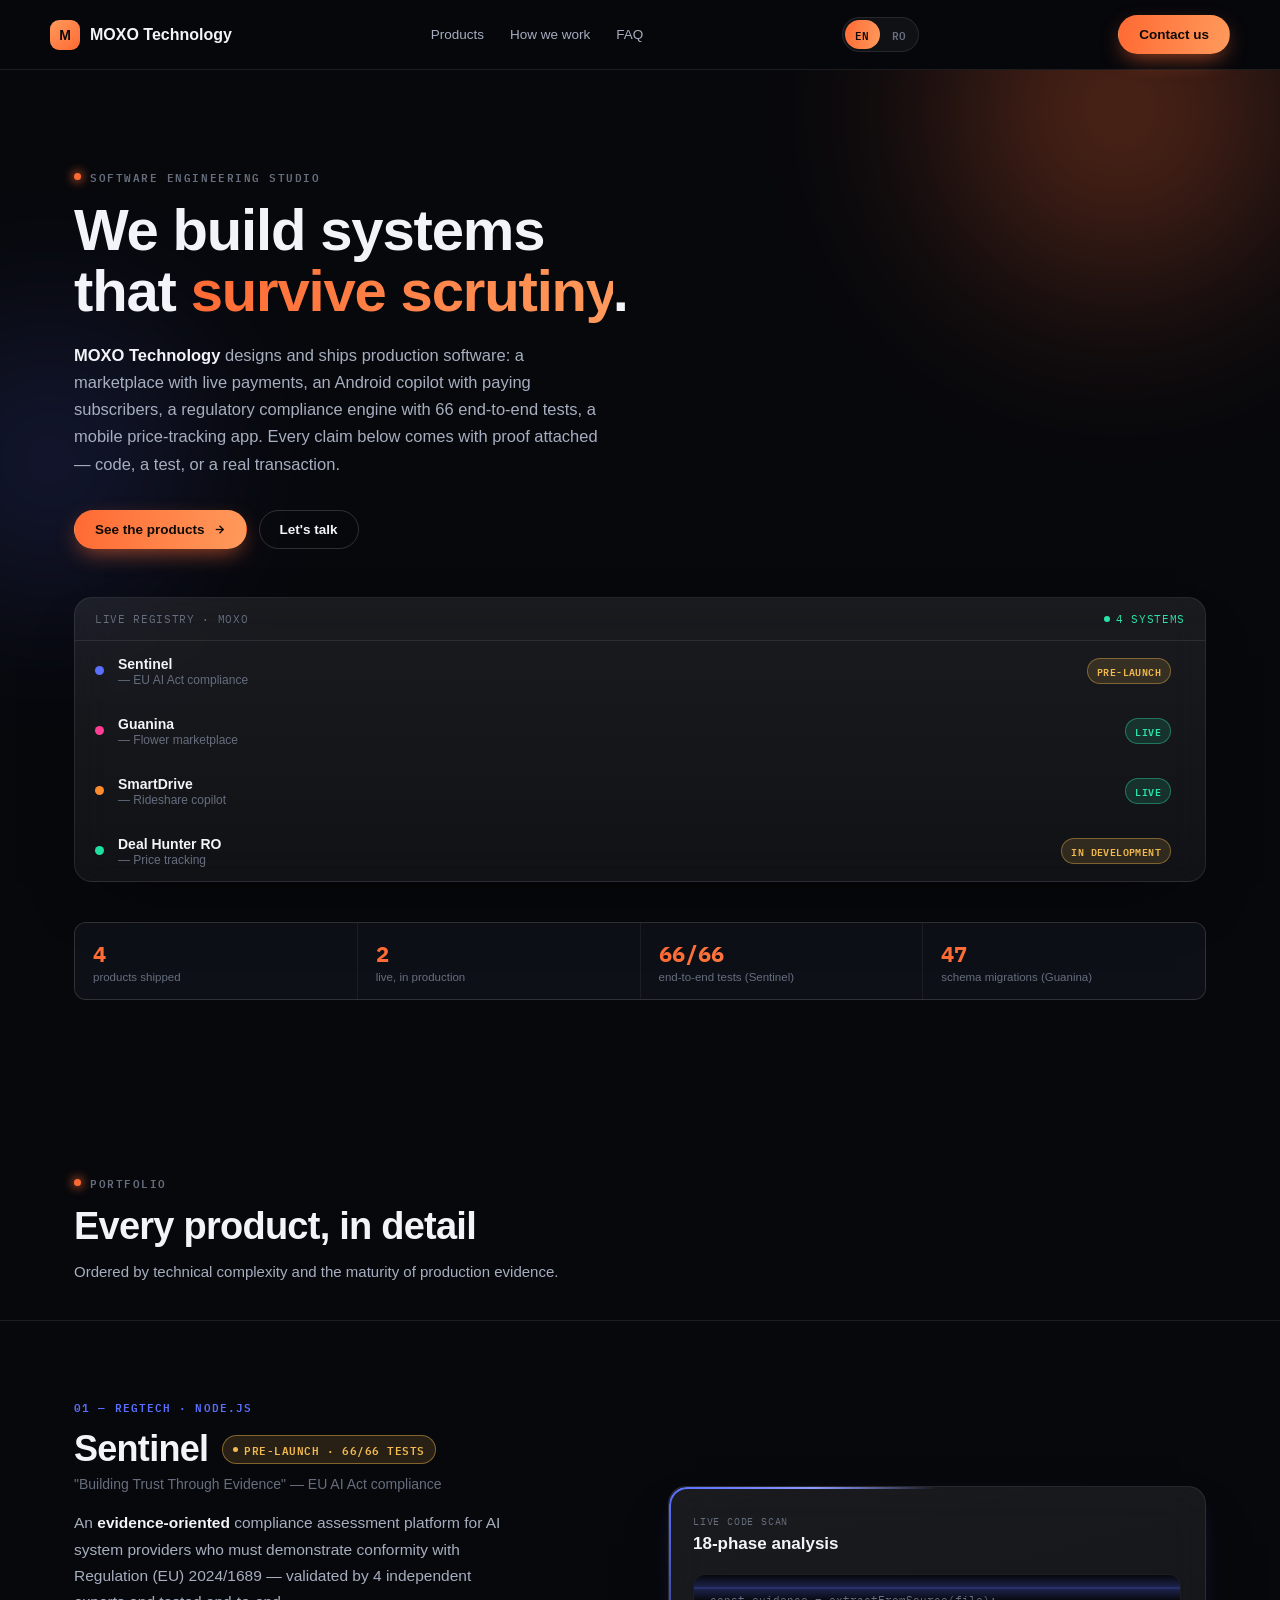
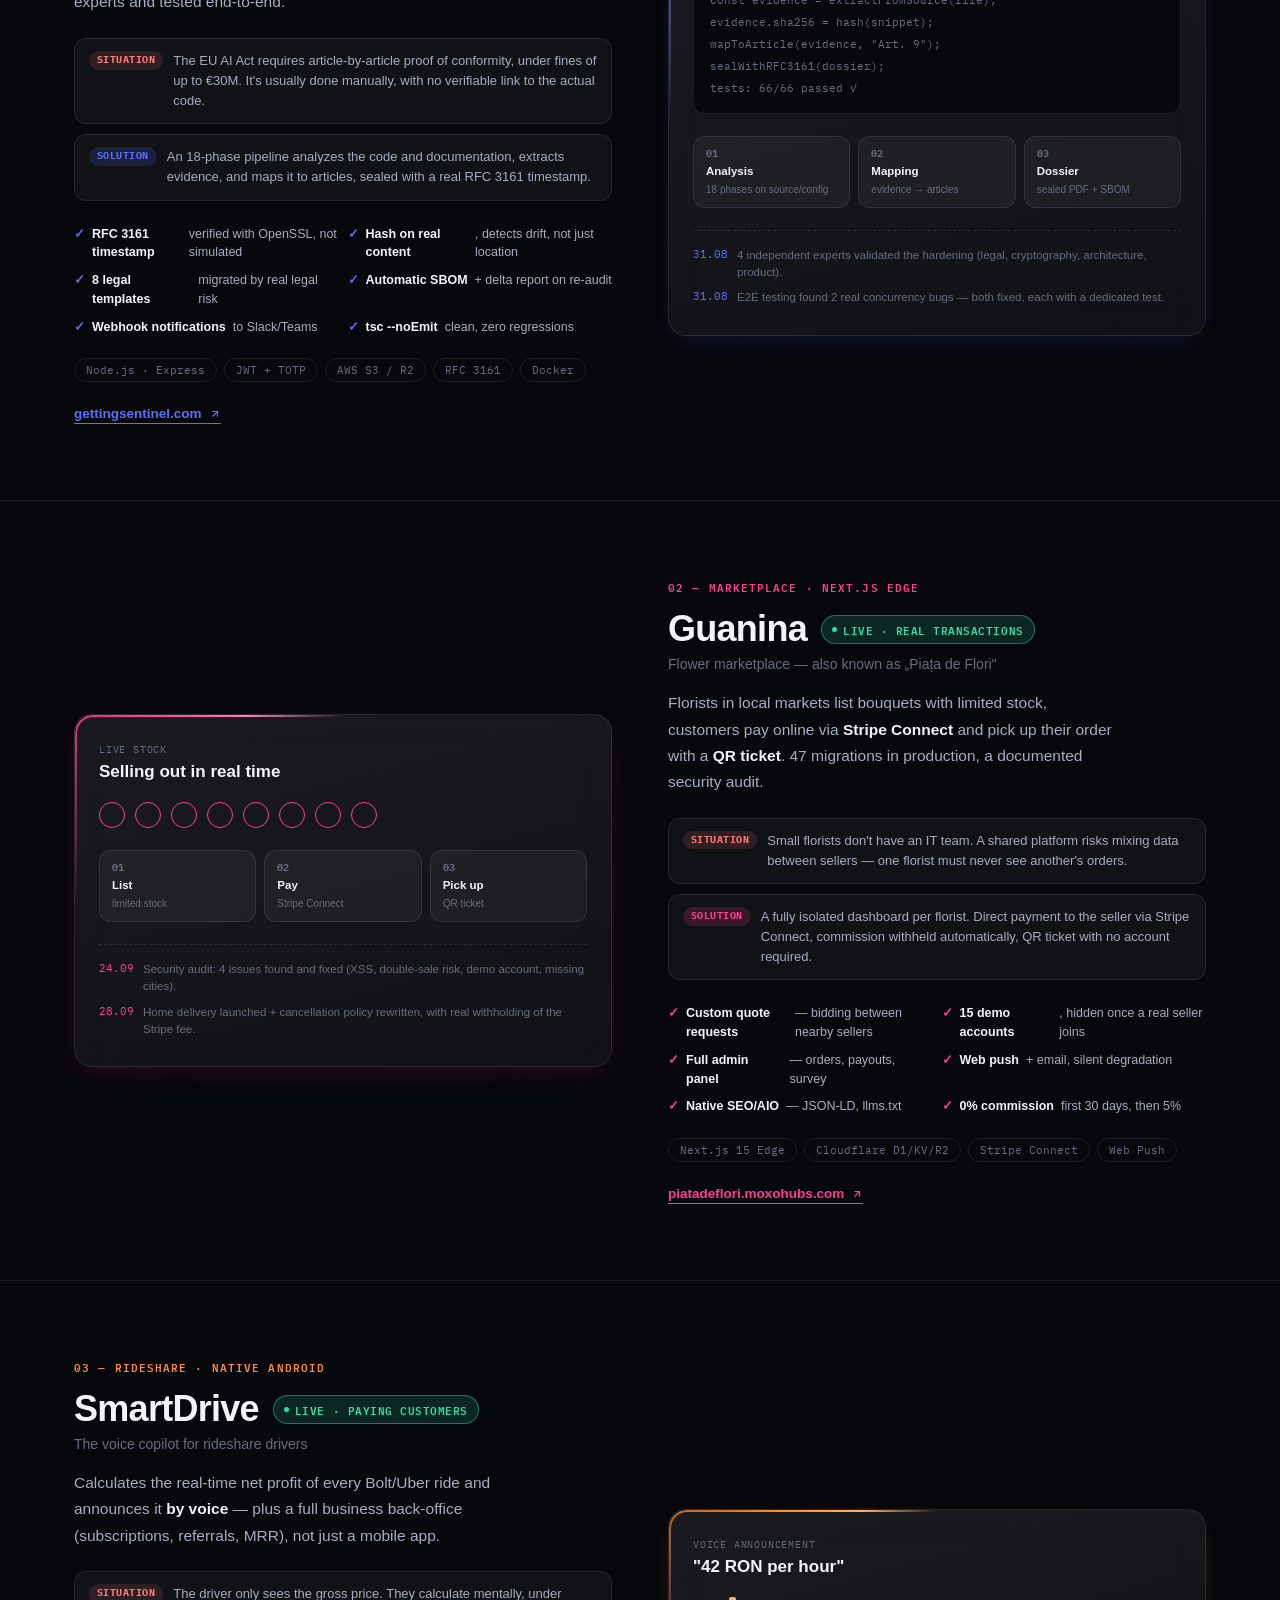
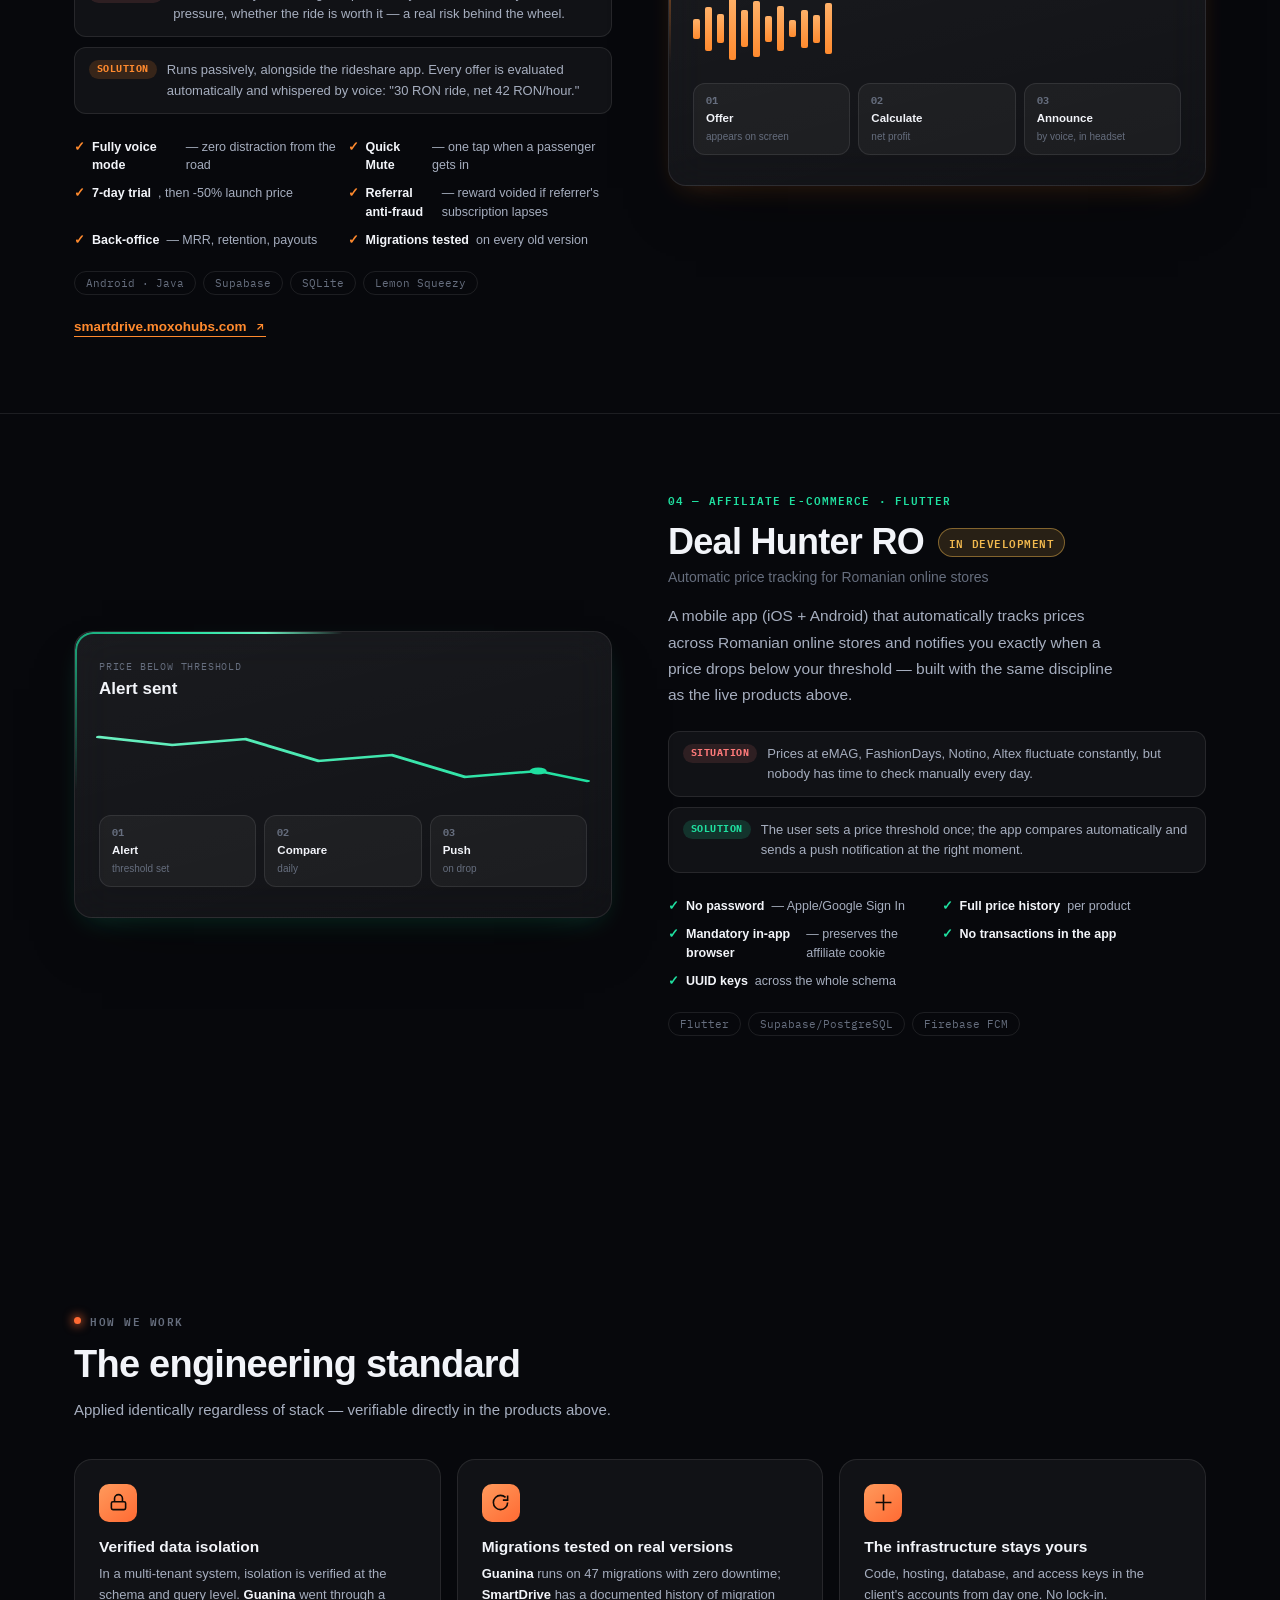
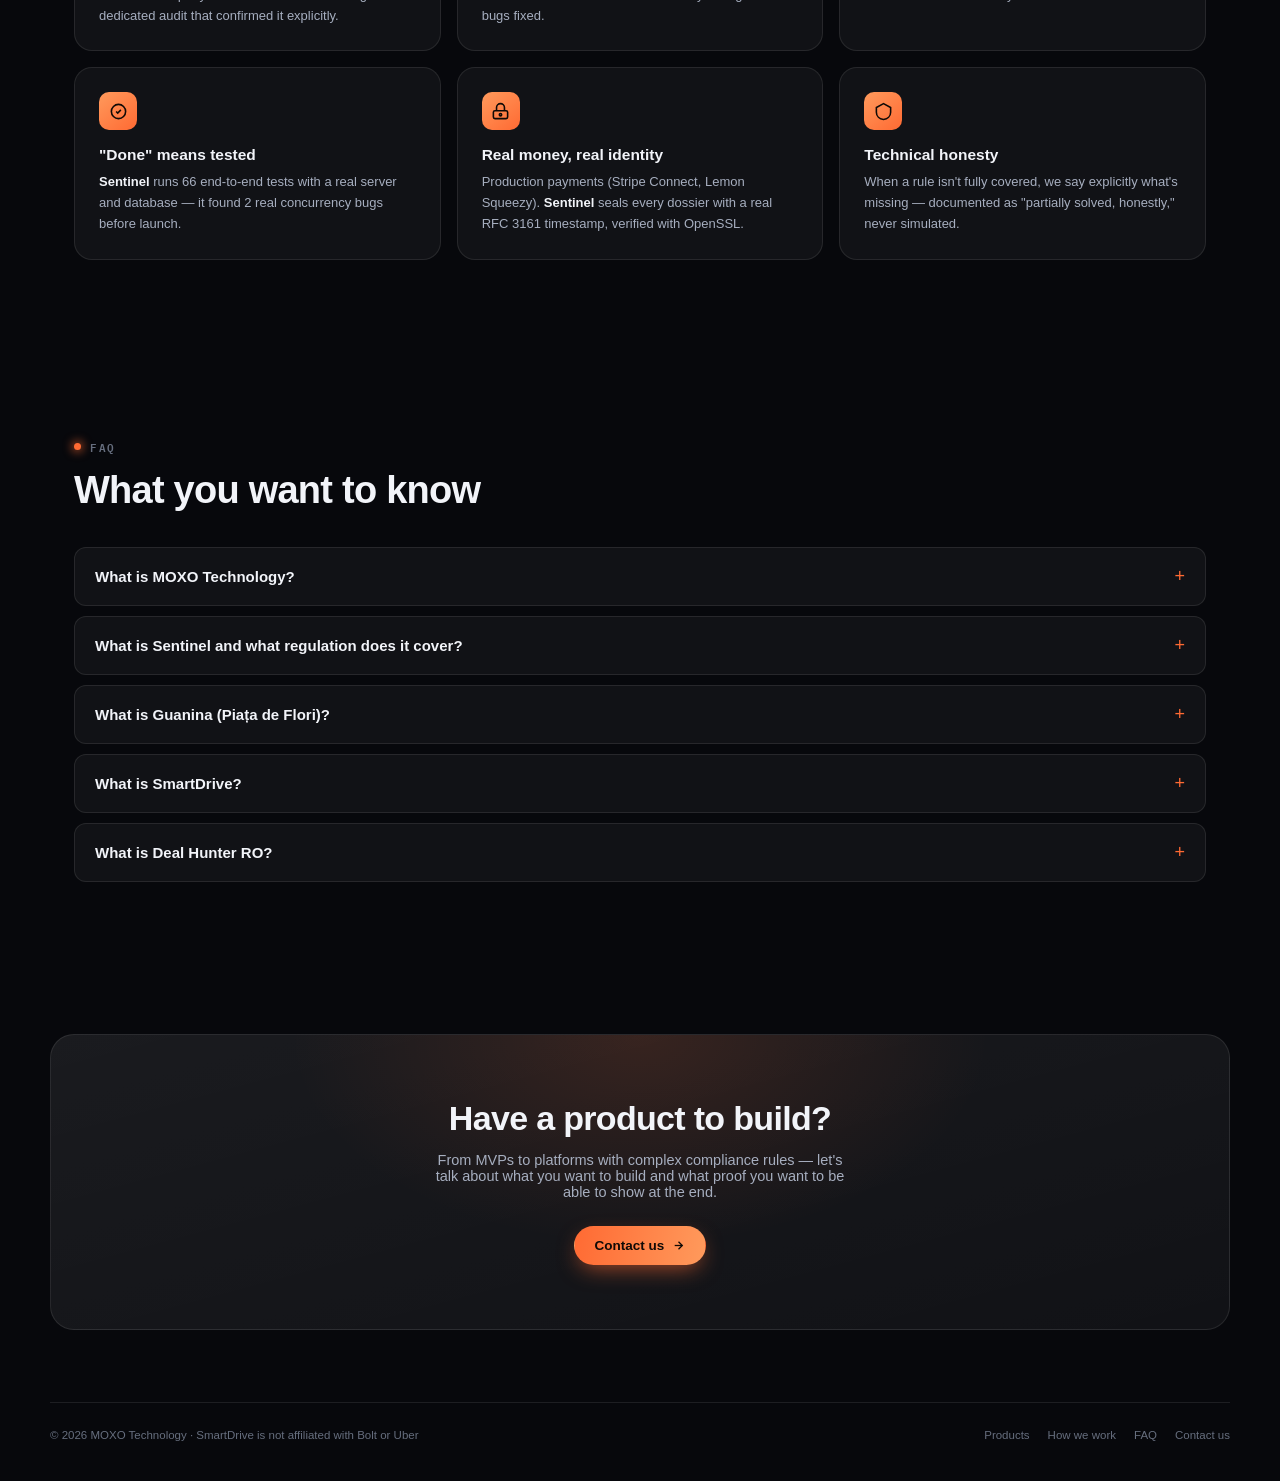
==== commit 3b61ff26: "Adauga toggle EN/RO (engleza implicita) si repara bug-uri SVG reale Repara doua bug-uri reale in wid" ====
--- a/index.html
+++ b/index.html
@@ -1,5 +1,5 @@
 <!doctype html>
-<html lang="ro">
+<html lang="en">
 <head>
 <meta charset="utf-8">
 <meta name="viewport" content="width=device-width, initial-scale=1">
@@ -160,15 +160,19 @@
 </head>
 <body>
 
-<nav class="topnav" aria-label="Navigare principală">
+<nav class="topnav" aria-label="Main navigation">
   <div class="wrap topnav-row">
     <div class="brand"><div class="mark">M</div>MOXO Technology</div>
     <div class="navlinks">
-      <a href="#produse">Produse</a>
-      <a href="#standard">Cum lucrăm</a>
-      <a href="#faq">Întrebări</a>
-    </div>
-    <a class="btn primary" href="#contact">Scrie-ne</a>
+      <a href="#produse" data-i18n="nav.produse">Products</a>
+      <a href="#standard" data-i18n="nav.standard">How we work</a>
+      <a href="#faq" data-i18n="nav.faq">FAQ</a>
+    </div>
+    <div class="langswitch" role="group" aria-label="Language">
+      <button type="button" class="langbtn" data-lang="en" aria-pressed="true">EN</button>
+      <button type="button" class="langbtn" data-lang="ro" aria-pressed="false">RO</button>
+    </div>
+    <a class="btn primary" href="#contact" data-i18n="nav.cta">Contact us</a>
   </div>
 </nav>
 
@@ -180,57 +184,57 @@
     <div class="hero-glow g2" aria-hidden="true"></div>
     <div class="wrap">
       <div class="hero-inner">
-        <div class="eyebrow">Studio de inginerie software</div>
-        <h1 class="hero-title">Construim sisteme care <em>rezistă la verificare</em>.</h1>
-        <p class="hero-lead"><strong>MOXO Technology</strong> proiectează și livrează software de producție: un marketplace cu plăți live, un copilot Android cu abonați plătitori, un motor de conformitate reglementară testat cu 66 de teste end-to-end, o aplicație mobilă de tracking prețuri. Fiecare afirmație de mai jos are o dovadă atașată — cod, test sau tranzacție reală.</p>
+        <div class="eyebrow" data-i18n="hero.eyebrow">Software engineering studio</div>
+        <h1 class="hero-title" data-i18n="hero.title">We build systems that <em>survive scrutiny</em>.</h1>
+        <p class="hero-lead" data-i18n="hero.lead"><strong>MOXO Technology</strong> designs and ships production software: a marketplace with live payments, an Android copilot with paying subscribers, a regulatory compliance engine with 66 end-to-end tests, a mobile price-tracking app. Every claim below comes with proof attached — code, a test, or a real transaction.</p>
         <div class="hero-cta">
-          <a class="btn primary" href="#produse">Vezi produsele
+          <a class="btn primary" href="#produse"><span data-i18n="hero.cta1">See the products</span>
             <svg viewBox="0 0 24 24" fill="none" stroke="currentColor" stroke-width="2.4"><path d="M5 12h14"/><path d="m12 5 7 7-7 7"/></svg>
           </a>
-          <a class="btn ghost" href="#contact">Hai să vorbim</a>
+          <a class="btn ghost" href="#contact" data-i18n="hero.cta2">Let's talk</a>
         </div>
       </div>
 
       <div class="statuspanel">
         <div class="statuspanel-head">
-          <span>Registru live · MOXO</span>
-          <span class="live-pulse"><i></i>4 sisteme</span>
+          <span data-i18n="panel.head">Live registry · MOXO</span>
+          <span class="live-pulse"><i></i><span data-i18n="panel.count">4 systems</span></span>
         </div>
         <a href="#sentinel" style="display:contents;">
           <div class="statusrow c-sentinel">
             <span class="dot"></span>
-            <span><span class="name">Sentinel</span> <span class="domain">— Conformitate EU AI Act</span></span>
-            <span class="pill dev">Pre-lansare</span>
+            <span><span class="name">Sentinel</span> <span class="domain" data-i18n="row.sentinel">— EU AI Act compliance</span></span>
+            <span class="pill dev" data-i18n="pill.sentinel">Pre-launch</span>
           </div>
         </a>
         <a href="#guanina" style="display:contents;">
           <div class="statusrow c-guanina">
             <span class="dot"></span>
-            <span><span class="name">Guanina</span> <span class="domain">— Marketplace flori</span></span>
-            <span class="pill live">Live</span>
+            <span><span class="name">Guanina</span> <span class="domain" data-i18n="row.guanina">— Flower marketplace</span></span>
+            <span class="pill live" data-i18n="pill.live">Live</span>
           </div>
         </a>
         <a href="#smartdrive" style="display:contents;">
           <div class="statusrow c-smartdrive">
             <span class="dot"></span>
-            <span><span class="name">SmartDrive</span> <span class="domain">— Copilot rideshare</span></span>
-            <span class="pill live">Live</span>
+            <span><span class="name">SmartDrive</span> <span class="domain" data-i18n="row.smartdrive">— Rideshare copilot</span></span>
+            <span class="pill live" data-i18n="pill.live">Live</span>
           </div>
         </a>
         <a href="#dealhunter" style="display:contents;">
           <div class="statusrow c-dealhunter">
             <span class="dot"></span>
-            <span><span class="name">Deal Hunter RO</span> <span class="domain">— Tracking prețuri</span></span>
-            <span class="pill dev">În dezvoltare</span>
+            <span><span class="name">Deal Hunter RO</span> <span class="domain" data-i18n="row.dealhunter">— Price tracking</span></span>
+            <span class="pill dev" data-i18n="pill.dealhunter">In development</span>
           </div>
         </a>
       </div>
 
       <div class="statstrip">
-        <div class="stat"><div class="n">4</div><div class="l">produse construite</div></div>
-        <div class="stat"><div class="n">2</div><div class="l">live, în producție</div></div>
-        <div class="stat"><div class="n">66/66</div><div class="l">teste end-to-end (Sentinel)</div></div>
-        <div class="stat"><div class="n">47</div><div class="l">migrări de schemă (Guanina)</div></div>
+        <div class="stat"><div class="n">4</div><div class="l" data-i18n="stat.1">products shipped</div></div>
+        <div class="stat"><div class="n">2</div><div class="l" data-i18n="stat.2">live, in production</div></div>
+        <div class="stat"><div class="n">66/66</div><div class="l" data-i18n="stat.3">end-to-end tests (Sentinel)</div></div>
+        <div class="stat"><div class="n">47</div><div class="l" data-i18n="stat.4">schema migrations (Guanina)</div></div>
       </div>
     </div>
   </header>
@@ -238,9 +242,9 @@
   <section class="section" id="produse" aria-labelledby="produse-h">
     <div class="wrap">
       <div class="section-head">
-        <div class="eyebrow">Portofoliu</div>
-        <h2 id="produse-h">Fiecare produs, în detaliu</h2>
-        <p>Ordonate după complexitatea tehnică și maturitatea dovezilor din producție.</p>
+        <div class="eyebrow" data-i18n="produse.eyebrow">Portfolio</div>
+        <h2 id="produse-h" data-i18n="produse.h2">Every product, in detail</h2>
+        <p data-i18n="produse.p">Ordered by technical complexity and the maturity of production evidence.</p>
       </div>
     </div>
 
@@ -250,26 +254,26 @@
       <div class="wrap">
         <div class="showcase-grid">
           <div>
-            <div class="sc-kicker">01 — RegTech · Node.js</div>
+            <div class="sc-kicker" data-i18n="sentinel.kicker">01 — RegTech · Node.js</div>
             <div class="sc-title">
               <h3 itemprop="name">Sentinel</h3>
-              <span class="sc-status dev"><span class="dot"></span>Pre-lansare · 66/66 teste</span>
-            </div>
-            <p class="sc-tagline">"Building Trust Through Evidence" — conformitate EU AI Act</p>
-            <p class="sc-pitch" itemprop="description">Platformă de evaluare a conformității <strong>orientată pe dovezi</strong>, pentru furnizori de sisteme AI care trebuie să demonstreze conformitatea cu Regulation (EU) 2024/1689 — validată de 4 experți independenți și testată end-to-end.</p>
+              <span class="sc-status dev"><span class="dot"></span><span data-i18n="sentinel.status">Pre-launch · 66/66 tests</span></span>
+            </div>
+            <p class="sc-tagline" data-i18n="sentinel.tagline">"Building Trust Through Evidence" — EU AI Act compliance</p>
+            <p class="sc-pitch" itemprop="description" data-i18n="sentinel.pitch">An <strong>evidence-oriented</strong> compliance assessment platform for AI system providers who must demonstrate conformity with Regulation (EU) 2024/1689 — validated by 4 independent experts and tested end-to-end.</p>
 
             <div class="sc-callouts">
-              <div class="sc-callout problem"><span class="tag">Situație</span><span>EU AI Act cere demonstrarea conformității articol-cu-articol, sub amenzi de până la 30M€. De obicei se face manual, fără legătură verificabilă cu codul real.</span></div>
-              <div class="sc-callout solution"><span class="tag">Soluție</span><span>Pipeline de 18 faze analizează codul și documentația, extrage dovezi și le mapează pe articole, sigilate cu timestamp RFC 3161 real.</span></div>
+              <div class="sc-callout problem"><span class="tag" data-i18n="callout.problem">Situation</span><span data-i18n="sentinel.problem">The EU AI Act requires article-by-article proof of conformity, under fines of up to €30M. It's usually done manually, with no verifiable link to the actual code.</span></div>
+              <div class="sc-callout solution"><span class="tag" data-i18n="callout.solution">Solution</span><span data-i18n="sentinel.solution">An 18-phase pipeline analyzes the code and documentation, extracts evidence, and maps it to articles, sealed with a real RFC 3161 timestamp.</span></div>
             </div>
 
             <ul class="sc-feats">
-              <li><b>Timestamp RFC 3161</b> verificat cu OpenSSL, nu simulat</li>
-              <li><b>Hash pe conținut real</b>, detectează drift, nu doar locație</li>
-              <li><b>8 șabloane legale</b> migrate pe risc real</li>
-              <li><b>SBOM automat</b> + delta report la re-audit</li>
-              <li><b>Notificări webhook</b> Slack/Teams</li>
-              <li><b>tsc --noEmit</b> curat, zero regresii</li>
+              <li data-i18n="sentinel.feat1"><b>RFC 3161 timestamp</b> verified with OpenSSL, not simulated</li>
+              <li data-i18n="sentinel.feat2"><b>Hash on real content</b>, detects drift, not just location</li>
+              <li data-i18n="sentinel.feat3"><b>8 legal templates</b> migrated by real legal risk</li>
+              <li data-i18n="sentinel.feat4"><b>Automatic SBOM</b> + delta report on re-audit</li>
+              <li data-i18n="sentinel.feat5"><b>Webhook notifications</b> to Slack/Teams</li>
+              <li data-i18n="sentinel.feat6"><b>tsc --noEmit</b> clean, zero regressions</li>
             </ul>
 
             <div class="sc-tags">
@@ -281,8 +285,8 @@
           </div>
 
           <div class="sc-visual tilt">
-            <div class="sc-visual-label">Scanare de cod live</div>
-            <div class="sc-visual-value">18 faze de analiză</div>
+            <div class="sc-visual-label" data-i18n="sentinel.vlabel">Live code scan</div>
+            <div class="sc-visual-value" data-i18n="sentinel.vvalue">18-phase analysis</div>
             <div class="w-scan">
               <div>const evidence = extractFromSource(file);</div>
               <div>evidence.sha256 = hash(snippet);</div>
@@ -291,13 +295,13 @@
               <div>tests: 66/66 passed ✓</div>
             </div>
             <div class="sc-flow">
-              <div class="sc-flow-step"><span class="sc-flow-n">01</span><b>Analiză</b><span>18 faze pe sursă/config</span></div>
-              <div class="sc-flow-step"><span class="sc-flow-n">02</span><b>Mapare</b><span>dovezi → articole</span></div>
-              <div class="sc-flow-step"><span class="sc-flow-n">03</span><b>Dosar</b><span>PDF + SBOM sigilat</span></div>
+              <div class="sc-flow-step"><span class="sc-flow-n">01</span><b data-i18n="sentinel.f1t">Analysis</b><span data-i18n="sentinel.f1d">18 phases on source/config</span></div>
+              <div class="sc-flow-step"><span class="sc-flow-n">02</span><b data-i18n="sentinel.f2t">Mapping</b><span data-i18n="sentinel.f2d">evidence → articles</span></div>
+              <div class="sc-flow-step"><span class="sc-flow-n">03</span><b data-i18n="sentinel.f3t">Dossier</b><span data-i18n="sentinel.f3d">sealed PDF + SBOM</span></div>
             </div>
             <div class="sc-proof">
-              <div class="sc-proof-row"><time>31.08</time><span>4 experți independenți au validat hardening-ul (juridic, criptografie, arhitectură, produs).</span></div>
-              <div class="sc-proof-row"><time>31.08</time><span>Testarea e2e a găsit 2 bug-uri reale de concurență — ambele reparate, cu test dedicat.</span></div>
+              <div class="sc-proof-row"><time>31.08</time><span data-i18n="sentinel.proof1">4 independent experts validated the hardening (legal, cryptography, architecture, product).</span></div>
+              <div class="sc-proof-row"><time>31.08</time><span data-i18n="sentinel.proof2">E2E testing found 2 real concurrency bugs — both fixed, each with a dedicated test.</span></div>
             </div>
           </div>
         </div>
@@ -310,26 +314,26 @@
       <div class="wrap">
         <div class="showcase-grid">
           <div>
-            <div class="sc-kicker">02 — Marketplace · Next.js Edge</div>
+            <div class="sc-kicker" data-i18n="guanina.kicker">02 — Marketplace · Next.js Edge</div>
             <div class="sc-title">
               <h3 itemprop="name">Guanina</h3>
-              <span class="sc-status live"><span class="dot"></span>Live · tranzacții reale</span>
-            </div>
-            <p class="sc-tagline">Marketplace de flori — cunoscută și ca „Piața de Flori"</p>
-            <p class="sc-pitch" itemprop="description">Florăriile din piețe listează buchete cu stoc limitat, clienții plătesc online prin <strong>Stripe Connect</strong> și ridică produsul pe bază de <strong>bilet QR</strong>. 47 de migrări în producție, audit de securitate documentat.</p>
+              <span class="sc-status live"><span class="dot"></span><span data-i18n="guanina.status">Live · real transactions</span></span>
+            </div>
+            <p class="sc-tagline" data-i18n="guanina.tagline">Flower marketplace — also known as „Piața de Flori"</p>
+            <p class="sc-pitch" itemprop="description" data-i18n="guanina.pitch">Florists in local markets list bouquets with limited stock, customers pay online via <strong>Stripe Connect</strong> and pick up their order with a <strong>QR ticket</strong>. 47 migrations in production, a documented security audit.</p>
 
             <div class="sc-callouts">
-              <div class="sc-callout problem"><span class="tag">Situație</span><span>Florăriile mici nu au echipă IT. O platformă comună riscă să amestece date între vânzători — o florărie nu trebuie să vadă comenzile alteia.</span></div>
-              <div class="sc-callout solution"><span class="tag">Soluție</span><span>Dashboard izolat complet per florărie. Plată directă către vânzător prin Stripe Connect, comision reținut automat, bilet QR fără cont necesar.</span></div>
+              <div class="sc-callout problem"><span class="tag" data-i18n="callout.problem">Situation</span><span data-i18n="guanina.problem">Small florists don't have an IT team. A shared platform risks mixing data between sellers — one florist must never see another's orders.</span></div>
+              <div class="sc-callout solution"><span class="tag" data-i18n="callout.solution">Solution</span><span data-i18n="guanina.solution">A fully isolated dashboard per florist. Direct payment to the seller via Stripe Connect, commission withheld automatically, QR ticket with no account required.</span></div>
             </div>
 
             <ul class="sc-feats">
-              <li><b>Cerere de ofertă</b> — licitație între vânzători apropiați</li>
-              <li><b>15 conturi demo</b>, ascunse la primul vânzător real</li>
-              <li><b>Panou admin complet</b> — comenzi, decontări, sondaj</li>
-              <li><b>Push web</b> + email, degradare silențioasă</li>
-              <li><b>SEO/AIO nativ</b> — JSON-LD, llms.txt</li>
-              <li><b>Comision 0%</b> primele 30 zile, apoi 5%</li>
+              <li data-i18n="guanina.feat1"><b>Custom quote requests</b> — bidding between nearby sellers</li>
+              <li data-i18n="guanina.feat2"><b>15 demo accounts</b>, hidden once a real seller joins</li>
+              <li data-i18n="guanina.feat3"><b>Full admin panel</b> — orders, payouts, survey</li>
+              <li data-i18n="guanina.feat4"><b>Web push</b> + email, silent degradation</li>
+              <li data-i18n="guanina.feat5"><b>Native SEO/AIO</b> — JSON-LD, llms.txt</li>
+              <li data-i18n="guanina.feat6"><b>0% commission</b> first 30 days, then 5%</li>
             </ul>
 
             <div class="sc-tags">
@@ -341,17 +345,17 @@
           </div>
 
           <div class="sc-visual tilt">
-            <div class="sc-visual-label">Stoc live</div>
-            <div class="sc-visual-value">Se epuizează în timp real</div>
+            <div class="sc-visual-label" data-i18n="guanina.vlabel">Live stock</div>
+            <div class="sc-visual-value" data-i18n="guanina.vvalue">Selling out in real time</div>
             <div class="w-stock" aria-hidden="true"><i></i><i></i><i></i><i></i><i></i><i></i><i></i><i></i></div>
             <div class="sc-flow">
-              <div class="sc-flow-step"><span class="sc-flow-n">01</span><b>Listare</b><span>stoc limitat</span></div>
-              <div class="sc-flow-step"><span class="sc-flow-n">02</span><b>Plată</b><span>Stripe Connect</span></div>
-              <div class="sc-flow-step"><span class="sc-flow-n">03</span><b>Ridicare</b><span>bilet QR</span></div>
+              <div class="sc-flow-step"><span class="sc-flow-n">01</span><b data-i18n="guanina.f1t">List</b><span data-i18n="guanina.f1d">limited stock</span></div>
+              <div class="sc-flow-step"><span class="sc-flow-n">02</span><b data-i18n="guanina.f2t">Pay</b><span>Stripe Connect</span></div>
+              <div class="sc-flow-step"><span class="sc-flow-n">03</span><b data-i18n="guanina.f3t">Pick up</b><span data-i18n="guanina.f3d">QR ticket</span></div>
             </div>
             <div class="sc-proof">
-              <div class="sc-proof-row"><time>24.09</time><span>Audit de securitate: 4 probleme găsite și reparate (XSS, risc dublă-vânzare, cont demo, orașe lipsă).</span></div>
-              <div class="sc-proof-row"><time>28.09</time><span>Livrare la domiciliu lansată + politică de anulare rescrisă, cu reținere reală a taxei Stripe.</span></div>
+              <div class="sc-proof-row"><time>24.09</time><span data-i18n="guanina.proof1">Security audit: 4 issues found and fixed (XSS, double-sale risk, demo account, missing cities).</span></div>
+              <div class="sc-proof-row"><time>28.09</time><span data-i18n="guanina.proof2">Home delivery launched + cancellation policy rewritten, with real withholding of the Stripe fee.</span></div>
             </div>
           </div>
         </div>
@@ -365,26 +369,26 @@
       <div class="wrap">
         <div class="showcase-grid">
           <div>
-            <div class="sc-kicker">03 — Rideshare · Android nativ</div>
+            <div class="sc-kicker" data-i18n="smartdrive.kicker">03 — Rideshare · Native Android</div>
             <div class="sc-title">
               <h3 itemprop="name">SmartDrive</h3>
-              <span class="sc-status live"><span class="dot"></span>Live · clienți plătitori</span>
-            </div>
-            <p class="sc-tagline">Copilotul vocal pentru șoferii de rideshare</p>
-            <p class="sc-pitch" itemprop="description">Calculează în timp real câștigul net al fiecărei curse Bolt/Uber și îl anunță <strong>vocal</strong> — plus un back-office complet de business (abonamente, recomandări, MRR), nu doar o aplicație mobilă.</p>
+              <span class="sc-status live"><span class="dot"></span><span data-i18n="smartdrive.status">Live · paying customers</span></span>
+            </div>
+            <p class="sc-tagline" data-i18n="smartdrive.tagline">The voice copilot for rideshare drivers</p>
+            <p class="sc-pitch" itemprop="description" data-i18n="smartdrive.pitch">Calculates the real-time net profit of every Bolt/Uber ride and announces it <strong>by voice</strong> — plus a full business back-office (subscriptions, referrals, MRR), not just a mobile app.</p>
 
             <div class="sc-callouts">
-              <div class="sc-callout problem"><span class="tag">Situație</span><span>Șoferul vede doar prețul brut. Calculează mental, sub presiune, dacă merită cursa — risc real la volan.</span></div>
-              <div class="sc-callout solution"><span class="tag">Soluție</span><span>Rulează pasiv, alături de aplicația de rideshare. Fiecare ofertă e evaluată automat și șoptită vocal: „Cursă 30 RON, câștig net 42 RON/oră."</span></div>
+              <div class="sc-callout problem"><span class="tag" data-i18n="callout.problem">Situation</span><span data-i18n="smartdrive.problem">The driver only sees the gross price. They calculate mentally, under pressure, whether the ride is worth it — a real risk behind the wheel.</span></div>
+              <div class="sc-callout solution"><span class="tag" data-i18n="callout.solution">Solution</span><span data-i18n="smartdrive.solution">Runs passively, alongside the rideshare app. Every offer is evaluated automatically and whispered by voice: "30 RON ride, net 42 RON/hour."</span></div>
             </div>
 
             <ul class="sc-feats">
-              <li><b>Mod complet vocal</b> — zero distragere de la drum</li>
-              <li><b>Quick Mute</b> — un tap la urcarea pasagerului</li>
-              <li><b>7 zile probă</b>, apoi -50% preț lansare</li>
-              <li><b>Anti-fraudă recomandări</b> — anulare dacă referentul nu mai e activ</li>
-              <li><b>Back-office</b> — MRR, retenție, retrageri</li>
-              <li><b>Migrări testate</b> pe fiecare versiune veche</li>
+              <li data-i18n="smartdrive.feat1"><b>Fully voice mode</b> — zero distraction from the road</li>
+              <li data-i18n="smartdrive.feat2"><b>Quick Mute</b> — one tap when a passenger gets in</li>
+              <li data-i18n="smartdrive.feat3"><b>7-day trial</b>, then -50% launch price</li>
+              <li data-i18n="smartdrive.feat4"><b>Referral anti-fraud</b> — reward voided if referrer's subscription lapses</li>
+              <li data-i18n="smartdrive.feat5"><b>Back-office</b> — MRR, retention, payouts</li>
+              <li data-i18n="smartdrive.feat6"><b>Migrations tested</b> on every old version</li>
             </ul>
 
             <div class="sc-tags">
@@ -396,13 +400,13 @@
           </div>
 
           <div class="sc-visual tilt">
-            <div class="sc-visual-label">Anunț vocal</div>
-            <div class="sc-visual-value">„42 RON pe oră"</div>
+            <div class="sc-visual-label" data-i18n="smartdrive.vlabel">Voice announcement</div>
+            <div class="sc-visual-value" data-i18n="smartdrive.vvalue">"42 RON per hour"</div>
             <div class="w-bars" aria-hidden="true"><i></i><i></i><i></i><i></i><i></i><i></i><i></i><i></i><i></i><i></i><i></i><i></i></div>
             <div class="sc-flow">
-              <div class="sc-flow-step"><span class="sc-flow-n">01</span><b>Ofertă</b><span>apare pe ecran</span></div>
-              <div class="sc-flow-step"><span class="sc-flow-n">02</span><b>Calcul</b><span>profit net</span></div>
-              <div class="sc-flow-step"><span class="sc-flow-n">03</span><b>Anunț</b><span>vocal, în cască</span></div>
+              <div class="sc-flow-step"><span class="sc-flow-n">01</span><b data-i18n="smartdrive.f1t">Offer</b><span data-i18n="smartdrive.f1d">appears on screen</span></div>
+              <div class="sc-flow-step"><span class="sc-flow-n">02</span><b data-i18n="smartdrive.f2t">Calculate</b><span data-i18n="smartdrive.f2d">net profit</span></div>
+              <div class="sc-flow-step"><span class="sc-flow-n">03</span><b data-i18n="smartdrive.f3t">Announce</b><span data-i18n="smartdrive.f3d">by voice, in headset</span></div>
             </div>
           </div>
         </div>
@@ -416,25 +420,25 @@
       <div class="wrap">
         <div class="showcase-grid">
           <div>
-            <div class="sc-kicker">04 — E-commerce afiliat · Flutter</div>
+            <div class="sc-kicker" data-i18n="dealhunter.kicker">04 — Affiliate e-commerce · Flutter</div>
             <div class="sc-title">
               <h3 itemprop="name">Deal Hunter RO</h3>
-              <span class="sc-status dev">În dezvoltare</span>
-            </div>
-            <p class="sc-tagline">Urmărire automată de prețuri pentru magazinele din România</p>
-            <p class="sc-pitch" itemprop="description">Aplicație mobilă (iOS + Android) care urmărește automat prețurile din magazinele românești și notifică exact când prețul scade sub prag — construită cu aceeași disciplină ca produsele live de mai sus.</p>
+              <span class="sc-status dev" data-i18n="dealhunter.status">In development</span>
+            </div>
+            <p class="sc-tagline" data-i18n="dealhunter.tagline">Automatic price tracking for Romanian online stores</p>
+            <p class="sc-pitch" itemprop="description" data-i18n="dealhunter.pitch">A mobile app (iOS + Android) that automatically tracks prices across Romanian online stores and notifies you exactly when a price drops below your threshold — built with the same discipline as the live products above.</p>
 
             <div class="sc-callouts">
-              <div class="sc-callout problem"><span class="tag">Situație</span><span>Prețurile din eMAG, FashionDays, Notino, Altex fluctuează constant, dar nimeni nu are timp să verifice manual zilnic.</span></div>
-              <div class="sc-callout solution"><span class="tag">Soluție</span><span>Utilizatorul setează pragul o singură dată; aplicația compară automat și trimite push exact la momentul potrivit.</span></div>
+              <div class="sc-callout problem"><span class="tag" data-i18n="callout.problem">Situation</span><span data-i18n="dealhunter.problem">Prices at eMAG, FashionDays, Notino, Altex fluctuate constantly, but nobody has time to check manually every day.</span></div>
+              <div class="sc-callout solution"><span class="tag" data-i18n="callout.solution">Solution</span><span data-i18n="dealhunter.solution">The user sets a price threshold once; the app compares automatically and sends a push notification at the right moment.</span></div>
             </div>
 
             <ul class="sc-feats">
-              <li><b>Fără parolă</b> — Apple/Google Sign In</li>
-              <li><b>Istoric de preț</b> per produs</li>
-              <li><b>Browser in-app obligatoriu</b> — păstrează cookie-ul de afiliere</li>
-              <li><b>Nicio tranzacție în aplicație</b></li>
-              <li><b>Chei UUID</b> pe toată schema</li>
+              <li data-i18n="dealhunter.feat1"><b>No password</b> — Apple/Google Sign In</li>
+              <li data-i18n="dealhunter.feat2"><b>Full price history</b> per product</li>
+              <li data-i18n="dealhunter.feat3"><b>Mandatory in-app browser</b> — preserves the affiliate cookie</li>
+              <li data-i18n="dealhunter.feat4"><b>No transactions in the app</b></li>
+              <li data-i18n="dealhunter.feat5"><b>UUID keys</b> across the whole schema</li>
             </ul>
 
             <div class="sc-tags">
@@ -443,21 +447,21 @@
           </div>
 
           <div class="sc-visual tilt">
-            <div class="sc-visual-label">Preț sub prag</div>
-            <div class="sc-visual-value">Alertă trimisă</div>
+            <div class="sc-visual-label" data-i18n="dealhunter.vlabel">Price below threshold</div>
+            <div class="sc-visual-value" data-i18n="dealhunter.vvalue">Alert sent</div>
             <div class="w-spark" aria-hidden="true">
               <svg viewBox="0 0 200 74" preserveAspectRatio="none">
                 <defs><linearGradient id="sparkgrad" x1="0" y1="0" x2="1" y2="0">
-                  <stop offset="0%" stop-color="var(--accent-2)"/><stop offset="100%" stop-color="var(--accent)"/>
+                  <stop class="sg-stop1" offset="0%"/><stop class="sg-stop2" offset="100%"/>
                 </linearGradient></defs>
                 <polyline class="w-spark-line" points="0,18 30,26 60,20 90,42 120,36 150,58 180,52 200,62"/>
-                <circle class="w-spark-dot" cx="180" cy="52" r="3.5" fill="var(--accent)"/>
+                <circle class="w-spark-dot" cx="180" cy="52" r="3.5"/>
               </svg>
             </div>
             <div class="sc-flow">
-              <div class="sc-flow-step"><span class="sc-flow-n">01</span><b>Alertă</b><span>prag setat</span></div>
-              <div class="sc-flow-step"><span class="sc-flow-n">02</span><b>Comparare</b><span>zilnică</span></div>
-              <div class="sc-flow-step"><span class="sc-flow-n">03</span><b>Push</b><span>la scădere</span></div>
+              <div class="sc-flow-step"><span class="sc-flow-n">01</span><b data-i18n="dealhunter.f1t">Alert</b><span data-i18n="dealhunter.f1d">threshold set</span></div>
+              <div class="sc-flow-step"><span class="sc-flow-n">02</span><b data-i18n="dealhunter.f2t">Compare</b><span data-i18n="dealhunter.f2d">daily</span></div>
+              <div class="sc-flow-step"><span class="sc-flow-n">03</span><b>Push</b><span data-i18n="dealhunter.f3d">on drop</span></div>
             </div>
           </div>
         </div>
@@ -469,40 +473,40 @@
   <section class="section tint" id="standard" style="--tint:#5B6FFF;" aria-labelledby="standard-h">
     <div class="wrap">
       <div class="section-head">
-        <div class="eyebrow">Cum lucrăm</div>
-        <h2 id="standard-h">Standardul de inginerie</h2>
-        <p>Aplicat identic, indiferent de stack — verificabil direct în produsele de mai sus.</p>
+        <div class="eyebrow" data-i18n="standard.eyebrow">How we work</div>
+        <h2 id="standard-h" data-i18n="standard.h2">The engineering standard</h2>
+        <p data-i18n="standard.p">Applied identically regardless of stack — verifiable directly in the products above.</p>
       </div>
       <div class="whygrid">
         <div class="whycard">
           <div class="ico"><svg viewBox="0 0 24 24" fill="none" stroke="currentColor" stroke-width="2"><rect x="3" y="11" width="18" height="10" rx="2"/><path d="M7 11V7a5 5 0 0 1 10 0v4"/></svg></div>
-          <h4>Izolare de date verificată</h4>
-          <p>Într-un sistem multi-tenant, izolarea se verifică la nivel de schemă și query. <b>Guanina</b> a trecut printr-un audit dedicat care a confirmat-o explicit.</p>
+          <h4 data-i18n="why1.h">Verified data isolation</h4>
+          <p data-i18n="why1.p">In a multi-tenant system, isolation is verified at the schema and query level. <b>Guanina</b> went through a dedicated audit that confirmed it explicitly.</p>
         </div>
         <div class="whycard">
           <div class="ico"><svg viewBox="0 0 24 24" fill="none" stroke="currentColor" stroke-width="2"><path d="M21 12a9 9 0 1 1-9-9c2.5 0 4.7 1 6.4 2.6"/><path d="M21 3v6h-6"/></svg></div>
-          <h4>Migrări testate pe versiuni reale</h4>
-          <p><b>Guanina</b> rulează pe 47 de migrări fără downtime; <b>SmartDrive</b> are un istoric documentat de bug-uri de migrare reparate.</p>
+          <h4 data-i18n="why2.h">Migrations tested on real versions</h4>
+          <p data-i18n="why2.p"><b>Guanina</b> runs on 47 migrations with zero downtime; <b>SmartDrive</b> has a documented history of migration bugs fixed.</p>
         </div>
         <div class="whycard">
           <div class="ico"><svg viewBox="0 0 24 24" fill="none" stroke="currentColor" stroke-width="2"><path d="M12 2v20M2 12h20"/></svg></div>
-          <h4>Infrastructura rămâne a ta</h4>
-          <p>Cod, hosting, bază de date și chei de acces în conturile clientului de la prima zi. Fără lock-in.</p>
+          <h4 data-i18n="why3.h">The infrastructure stays yours</h4>
+          <p data-i18n="why3.p">Code, hosting, database, and access keys in the client's accounts from day one. No lock-in.</p>
         </div>
         <div class="whycard">
           <div class="ico"><svg viewBox="0 0 24 24" fill="none" stroke="currentColor" stroke-width="2"><path d="m9 12 2 2 4-4"/><circle cx="12" cy="12" r="9"/></svg></div>
-          <h4>„Gata" înseamnă testat</h4>
-          <p><b>Sentinel</b> rulează 66 de teste end-to-end cu server și bază de date reale — a găsit 2 bug-uri de concurență reale înainte de lansare.</p>
+          <h4 data-i18n="why4.h">"Done" means tested</h4>
+          <p data-i18n="why4.p"><b>Sentinel</b> runs 66 end-to-end tests with a real server and database — it found 2 real concurrency bugs before launch.</p>
         </div>
         <div class="whycard">
           <div class="ico"><svg viewBox="0 0 24 24" fill="none" stroke="currentColor" stroke-width="2"><rect x="3" y="11" width="18" height="10" rx="2"/><circle cx="12" cy="16" r="1.5"/><path d="M7 11V7a5 5 0 0 1 10 0v4"/></svg></div>
-          <h4>Bani și identitate reale</h4>
-          <p>Plăți în producție (Stripe Connect, Lemon Squeezy). <b>Sentinel</b> sigilează fiecare dosar cu RFC 3161 real, verificat cu OpenSSL.</p>
+          <h4 data-i18n="why5.h">Real money, real identity</h4>
+          <p data-i18n="why5.p">Production payments (Stripe Connect, Lemon Squeezy). <b>Sentinel</b> seals every dossier with a real RFC 3161 timestamp, verified with OpenSSL.</p>
         </div>
         <div class="whycard">
           <div class="ico"><svg viewBox="0 0 24 24" fill="none" stroke="currentColor" stroke-width="2"><path d="M12 2 3 7v6c0 5 4 8.5 9 9 5-.5 9-4 9-9V7l-9-5Z"/></svg></div>
-          <h4>Onestitate tehnică</h4>
-          <p>Când o regulă nu e complet acoperită, spunem explicit ce lipsește — documentat ca „rezolvat parțial, onest", nu simulat.</p>
+          <h4 data-i18n="why6.h">Technical honesty</h4>
+          <p data-i18n="why6.p">When a rule isn't fully covered, we say explicitly what's missing — documented as "partially solved, honestly," never simulated.</p>
         </div>
       </div>
     </div>
@@ -511,29 +515,29 @@
   <section class="section" id="faq" aria-labelledby="faq-h">
     <div class="wrap">
       <div class="section-head">
-        <div class="eyebrow">Întrebări frecvente</div>
-        <h2 id="faq-h">Ce vrei să știi</h2>
+        <div class="eyebrow" data-i18n="faq.eyebrow">FAQ</div>
+        <h2 id="faq-h" data-i18n="faq.h2">What you want to know</h2>
       </div>
       <div class="faqlist">
         <details>
-          <summary>Ce este MOXO Technology? <span class="qm">+</span></summary>
-          <p>MOXO Technology proiectează și construiește aplicații full-stack complete — un marketplace live cu plăți reale, un copilot mobil cu abonați plătitori, o platformă de conformitate testată end-to-end, o aplicație de tracking prețuri. Fiecare produs e documentat cu dovezi verificabile.</p>
+          <summary><span data-i18n="faq.q1">What is MOXO Technology?</span> <span class="qm">+</span></summary>
+          <p data-i18n="faq.a1">MOXO Technology designs and builds complete full-stack applications — a live marketplace with real payments, a mobile copilot with paying subscribers, a compliance platform tested end-to-end, a price-tracking app. Every product is documented with verifiable evidence.</p>
         </details>
         <details>
-          <summary>Ce este Sentinel și ce reglementare acoperă? <span class="qm">+</span></summary>
-          <p>Sentinel este o platformă de conformitate pentru EU AI Act (Regulation (EU) 2024/1689). Analizează codul sursă și documentația pentru a genera dovezi mapate pe articolele regulamentului, testată cu 66 de teste end-to-end și validată de 4 experți independenți.</p>
+          <summary><span data-i18n="faq.q2">What is Sentinel and what regulation does it cover?</span> <span class="qm">+</span></summary>
+          <p data-i18n="faq.a2">Sentinel is a compliance platform for the EU AI Act (Regulation (EU) 2024/1689). It analyzes source code and documentation to generate evidence mapped to the regulation's articles, tested with 66 end-to-end tests and validated by 4 independent experts.</p>
         </details>
         <details>
-          <summary>Ce este Guanina (Piața de Flori)? <span class="qm">+</span></summary>
-          <p>Guanina este un marketplace live unde florăriile listează buchete cu stoc limitat, clienții plătesc prin Stripe Connect și ridică produsul cu un bilet QR. Rulează pe 47 de migrări în producție și a trecut printr-un audit de securitate documentat public.</p>
+          <summary><span data-i18n="faq.q3">What is Guanina (Piața de Flori)?</span> <span class="qm">+</span></summary>
+          <p data-i18n="faq.a3">Guanina is a live marketplace where florists list bouquets with limited stock, customers pay via Stripe Connect and pick up their order with a QR ticket. It runs on 47 production migrations and passed a publicly documented security audit.</p>
         </details>
         <details>
-          <summary>Ce este SmartDrive? <span class="qm">+</span></summary>
-          <p>SmartDrive este o aplicație Android nativă, live, cu abonați plătitori, care calculează în timp real câștigul net al fiecărei curse de rideshare și anunță vocal dacă merită acceptată.</p>
+          <summary><span data-i18n="faq.q4">What is SmartDrive?</span> <span class="qm">+</span></summary>
+          <p data-i18n="faq.a4">SmartDrive is a live native Android app with paying subscribers that calculates the real-time net profit of every rideshare trip and announces by voice whether it's worth accepting.</p>
         </details>
         <details>
-          <summary>Ce este Deal Hunter RO? <span class="qm">+</span></summary>
-          <p>Deal Hunter RO este o aplicație mobilă în dezvoltare pentru iOS și Android care urmărește automat prețurile din magazinele românești și trimite notificări push la scăderi sub pragul setat.</p>
+          <summary><span data-i18n="faq.q5">What is Deal Hunter RO?</span> <span class="qm">+</span></summary>
+          <p data-i18n="faq.a5">Deal Hunter RO is a mobile app in development for iOS and Android that automatically tracks prices across Romanian online stores and sends push notifications when prices drop below your threshold.</p>
         </details>
       </div>
     </div>
@@ -541,9 +545,9 @@
 
   <section class="closing wrap" id="contact" aria-labelledby="contact-h">
     <div class="closing-panel">
-      <h2 id="contact-h">Ai un produs de construit?</h2>
-      <p>De la MVP-uri până la platforme cu reguli de conformitate complexe — hai să vorbim despre ce vrei să construiești și ce dovadă vrei să poți arăta la final.</p>
-      <a class="btn primary" href="mailto:office@moxohubs.com">Scrie-ne
+      <h2 id="contact-h" data-i18n="closing.h2">Have a product to build?</h2>
+      <p data-i18n="closing.p">From MVPs to platforms with complex compliance rules — let's talk about what you want to build and what proof you want to be able to show at the end.</p>
+      <a class="btn primary" href="mailto:office@moxohubs.com"><span data-i18n="closing.cta">Contact us</span>
         <svg viewBox="0 0 24 24" fill="none" stroke="currentColor" stroke-width="2.4"><path d="M5 12h14"/><path d="m12 5 7 7-7 7"/></svg>
       </a>
     </div>
@@ -553,12 +557,12 @@
 
 <footer class="sitefoot wrap">
   <div class="footrow">
-    <span>© 2026 MOXO Technology · SmartDrive nu e afiliat cu Bolt sau Uber</span>
+    <span data-i18n="footer.line">© 2026 MOXO Technology · SmartDrive is not affiliated with Bolt or Uber</span>
     <div class="flinks">
-      <a href="#produse">Produse</a>
-      <a href="#standard">Cum lucrăm</a>
-      <a href="#faq">Întrebări</a>
-      <a href="mailto:office@moxohubs.com">Contact</a>
+      <a href="#produse" data-i18n="nav.produse">Products</a>
+      <a href="#standard" data-i18n="nav.standard">How we work</a>
+      <a href="#faq" data-i18n="nav.faq">FAQ</a>
+      <a href="mailto:office@moxohubs.com" data-i18n="nav.cta">Contact us</a>
     </div>
   </div>
 </footer>
--- a/assets/style.css
+++ b/assets/style.css
@@ -44,6 +44,10 @@
 .navlinks a:hover{color:var(--ink);}
 @media(min-width:760px){.navlinks{display:flex;}}
 .topnav .btn{flex-shrink:0;}
+.langswitch{display:flex; gap:2px; background:var(--glass); border:1px solid var(--line); border-radius:99px; padding:2px; flex-shrink:0;}
+.langbtn{font-family:ui-monospace,"IBM Plex Mono",monospace; font-size:11px; font-weight:600; letter-spacing:.03em; padding:5px 10px; border-radius:99px; border:none; background:transparent; color:var(--ink-faint); cursor:pointer; transition:background .12s ease, color .12s ease;}
+.langbtn[aria-pressed="true"]{background:linear-gradient(100deg, var(--brand), var(--brand-2)); color:#100A06;}
+.langbtn:not([aria-pressed="true"]):hover{color:var(--ink);}
 
 /* ---------- buttons ---------- */
 .btn{font-weight:600; font-size:13.5px; padding:11px 20px; border-radius:99px; display:inline-flex; align-items:center; gap:8px; border:1.4px solid var(--line-strong); cursor:pointer; background:transparent; color:var(--ink); transition:all .15s ease; white-space:nowrap;}
@@ -186,8 +190,10 @@
 
 .w-spark svg{width:100%; height:74px; display:block; overflow:visible;}
 .w-spark-line{fill:none; stroke:url(#sparkgrad); stroke-width:2.5; stroke-linecap:round; stroke-dasharray:220; animation:sparkdraw 3.2s ease-in-out infinite;}
+.sg-stop1{stop-color:var(--accent-2);}
+.sg-stop2{stop-color:var(--accent);}
 @keyframes sparkdraw{0%{stroke-dashoffset:220;} 55%{stroke-dashoffset:0;} 100%{stroke-dashoffset:0;}}
-.w-spark-dot{animation:sparkpulse 3.2s ease-in-out infinite;}
+.w-spark-dot{fill:var(--accent); animation:sparkpulse 3.2s ease-in-out infinite;}
 @keyframes sparkpulse{0%,50%{opacity:0; r:2;} 60%{opacity:1; r:6;} 75%{opacity:1; r:3.5;} 100%{opacity:1; r:3.5;}}
 
 .sc-flow{display:flex; gap:8px; margin-top:22px; overflow-x:auto; padding-bottom:2px;}
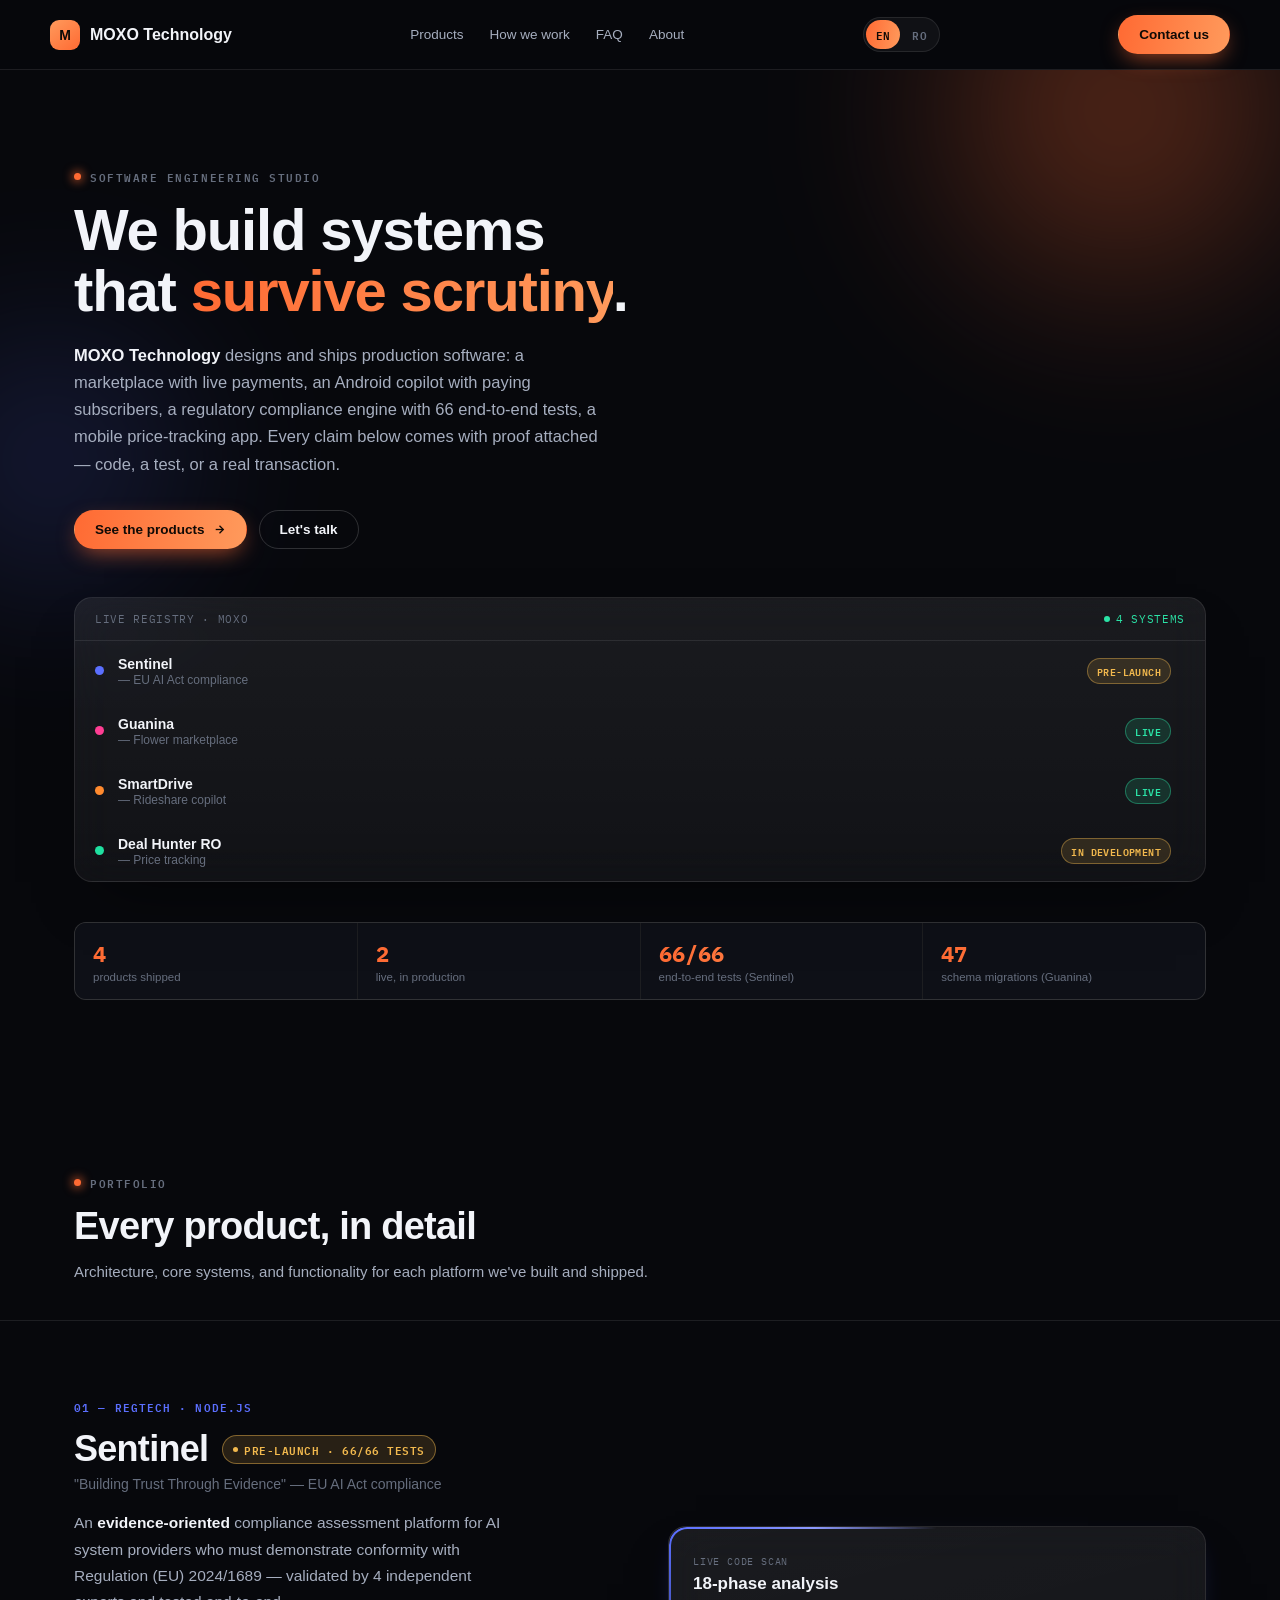
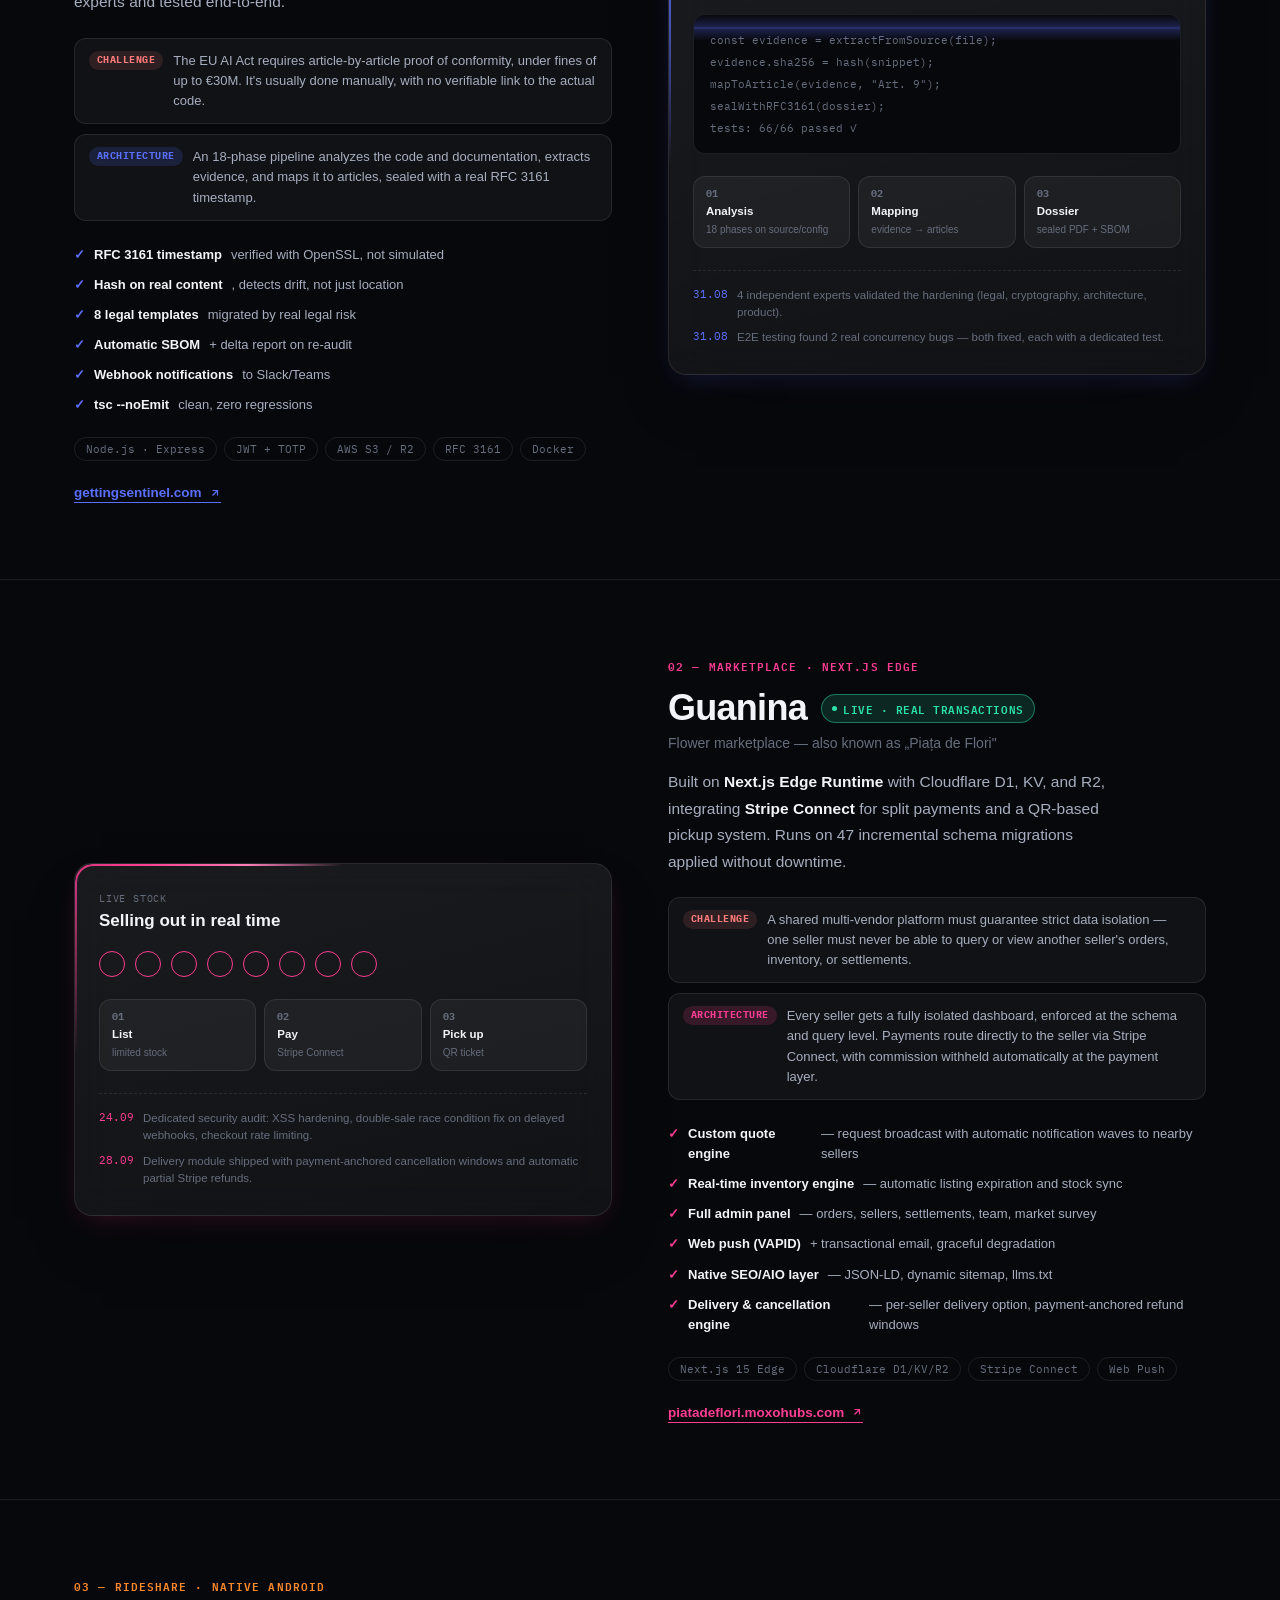
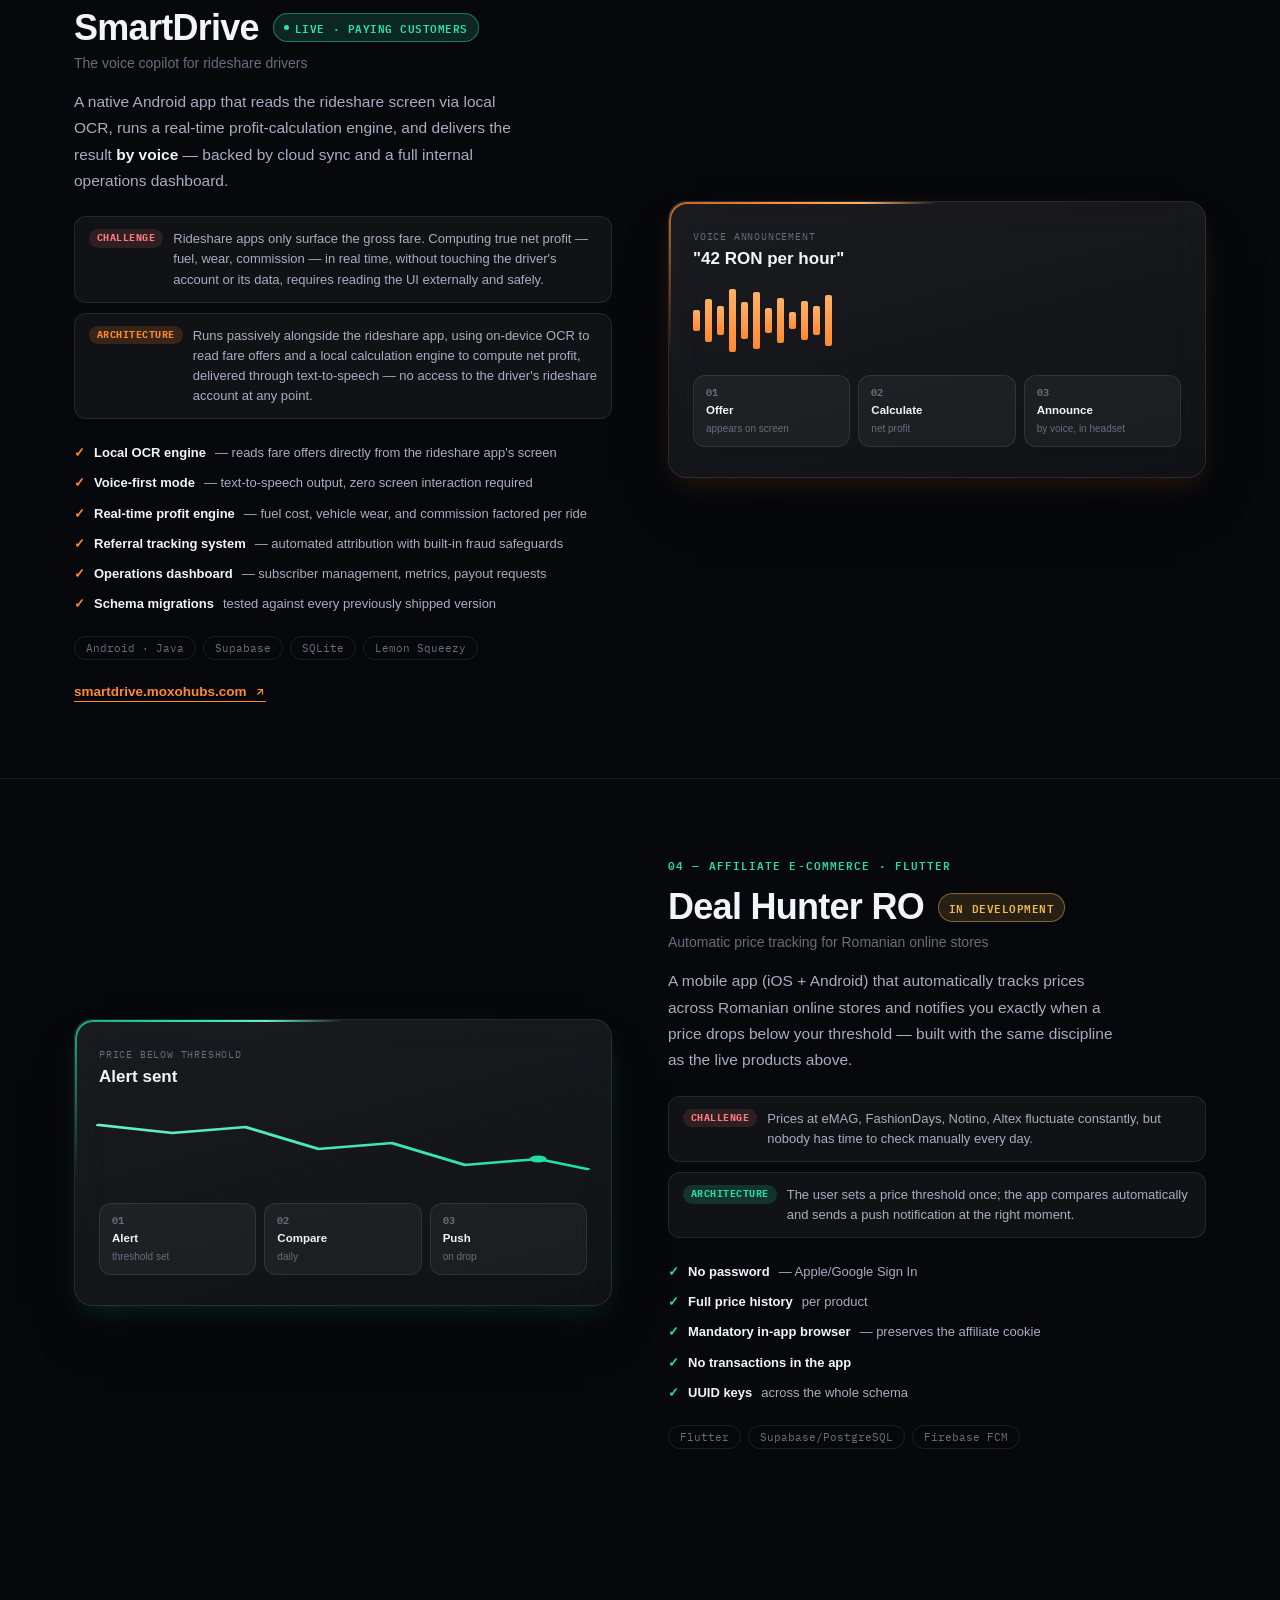
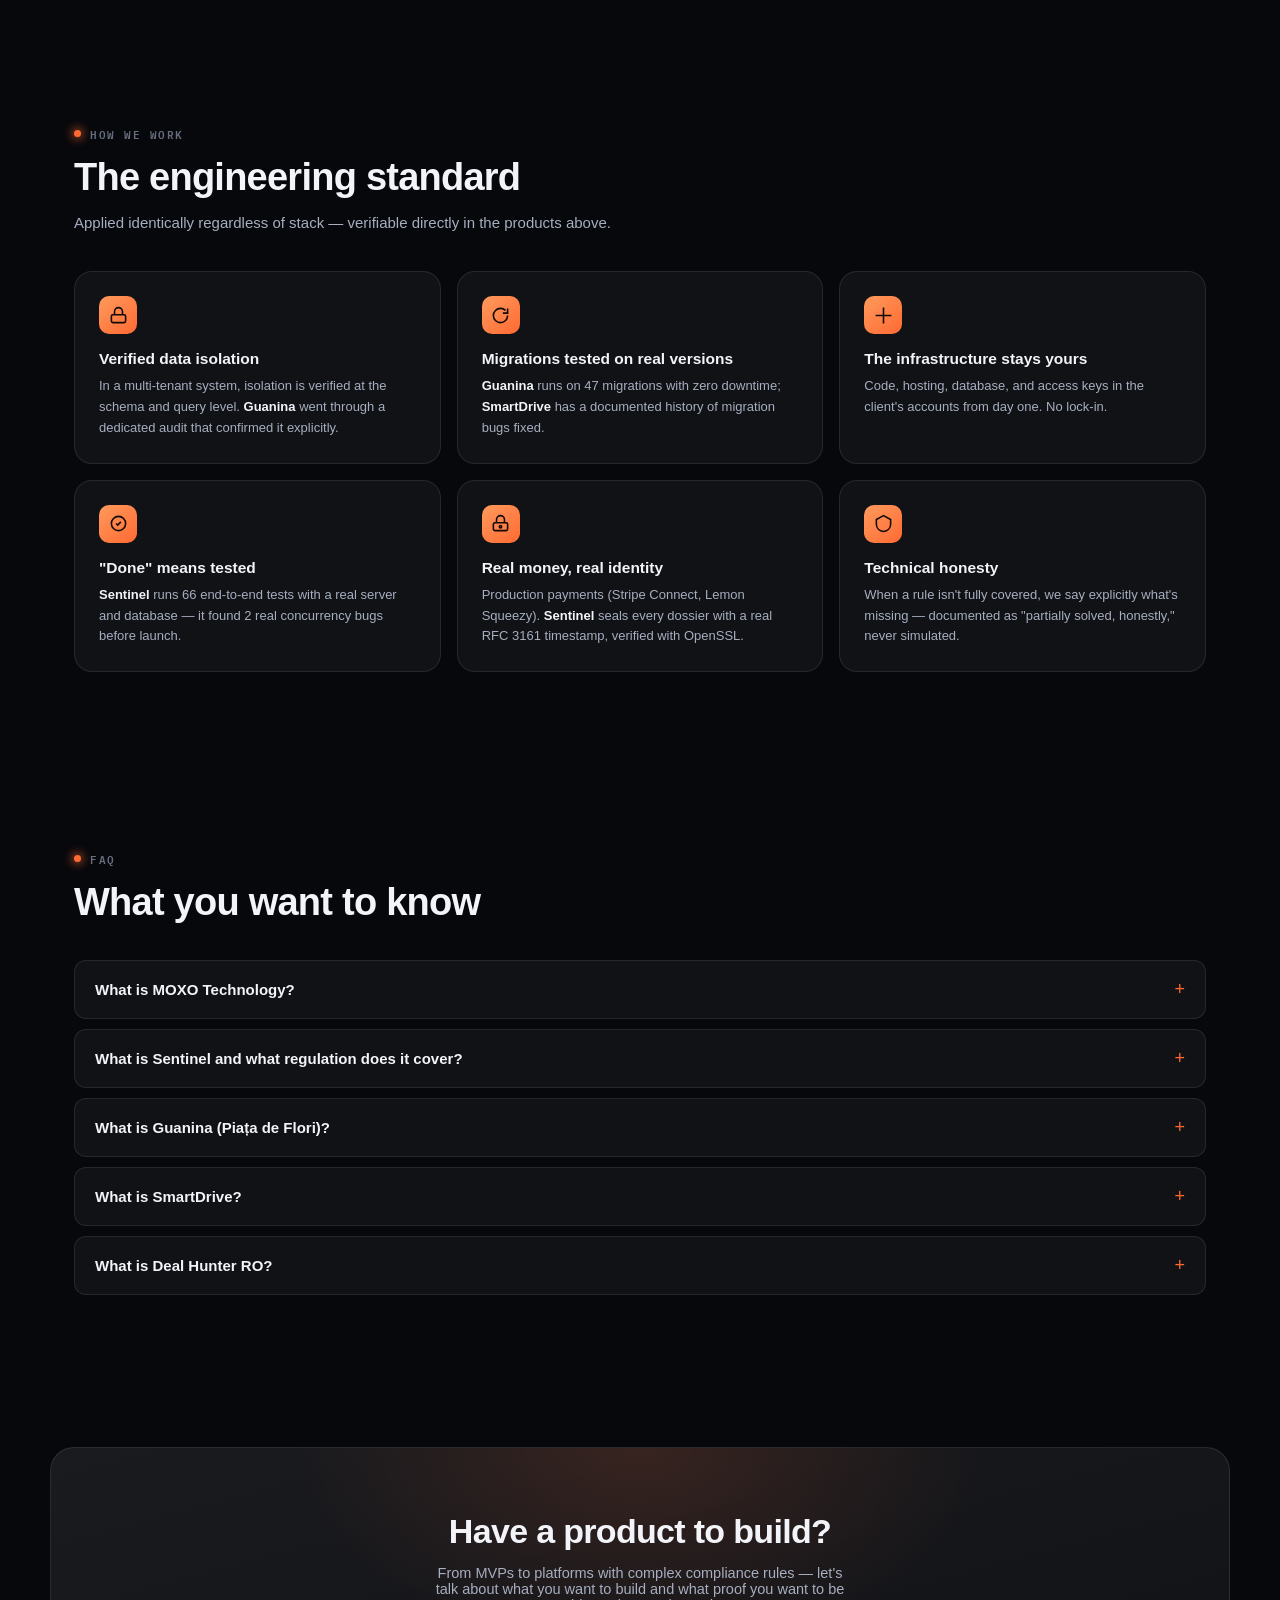
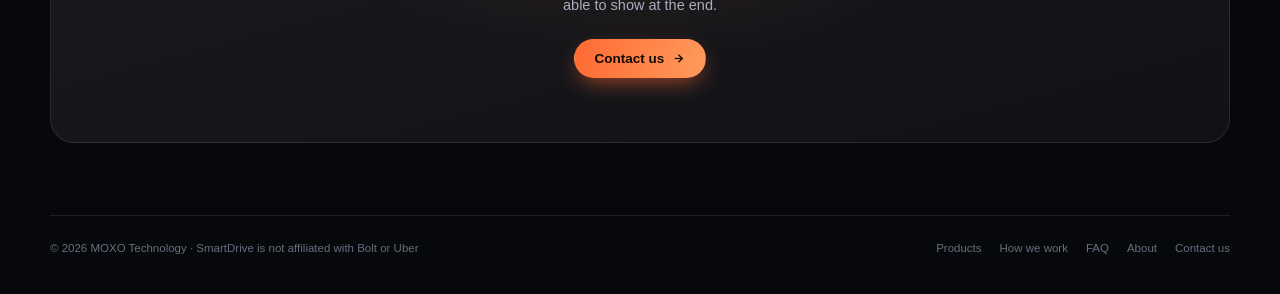
==== commit 7aecf330: "Scoate detaliile de business din produse, adauga pagina dedicata Despre Repara bug de aliniere real " ====
--- a/index.html
+++ b/index.html
@@ -167,6 +167,7 @@
       <a href="#produse" data-i18n="nav.produse">Products</a>
       <a href="#standard" data-i18n="nav.standard">How we work</a>
       <a href="#faq" data-i18n="nav.faq">FAQ</a>
+      <a href="about.html" data-i18n="nav.about">About</a>
     </div>
     <div class="langswitch" role="group" aria-label="Language">
       <button type="button" class="langbtn" data-lang="en" aria-pressed="true">EN</button>
@@ -244,7 +245,7 @@
       <div class="section-head">
         <div class="eyebrow" data-i18n="produse.eyebrow">Portfolio</div>
         <h2 id="produse-h" data-i18n="produse.h2">Every product, in detail</h2>
-        <p data-i18n="produse.p">Ordered by technical complexity and the maturity of production evidence.</p>
+        <p data-i18n="produse.p">Architecture, core systems, and functionality for each platform we've built and shipped.</p>
       </div>
     </div>
 
@@ -263,8 +264,8 @@
             <p class="sc-pitch" itemprop="description" data-i18n="sentinel.pitch">An <strong>evidence-oriented</strong> compliance assessment platform for AI system providers who must demonstrate conformity with Regulation (EU) 2024/1689 — validated by 4 independent experts and tested end-to-end.</p>
 
             <div class="sc-callouts">
-              <div class="sc-callout problem"><span class="tag" data-i18n="callout.problem">Situation</span><span data-i18n="sentinel.problem">The EU AI Act requires article-by-article proof of conformity, under fines of up to €30M. It's usually done manually, with no verifiable link to the actual code.</span></div>
-              <div class="sc-callout solution"><span class="tag" data-i18n="callout.solution">Solution</span><span data-i18n="sentinel.solution">An 18-phase pipeline analyzes the code and documentation, extracts evidence, and maps it to articles, sealed with a real RFC 3161 timestamp.</span></div>
+              <div class="sc-callout problem"><span class="tag" data-i18n="callout.problem">Challenge</span><span data-i18n="sentinel.problem">The EU AI Act requires article-by-article proof of conformity, under fines of up to €30M. It's usually done manually, with no verifiable link to the actual code.</span></div>
+              <div class="sc-callout solution"><span class="tag" data-i18n="callout.solution">Architecture</span><span data-i18n="sentinel.solution">An 18-phase pipeline analyzes the code and documentation, extracts evidence, and maps it to articles, sealed with a real RFC 3161 timestamp.</span></div>
             </div>
 
             <ul class="sc-feats">
@@ -320,20 +321,20 @@
               <span class="sc-status live"><span class="dot"></span><span data-i18n="guanina.status">Live · real transactions</span></span>
             </div>
             <p class="sc-tagline" data-i18n="guanina.tagline">Flower marketplace — also known as „Piața de Flori"</p>
-            <p class="sc-pitch" itemprop="description" data-i18n="guanina.pitch">Florists in local markets list bouquets with limited stock, customers pay online via <strong>Stripe Connect</strong> and pick up their order with a <strong>QR ticket</strong>. 47 migrations in production, a documented security audit.</p>
+            <p class="sc-pitch" itemprop="description" data-i18n="guanina.pitch">Built on <strong>Next.js Edge Runtime</strong> with Cloudflare D1, KV, and R2, integrating <strong>Stripe Connect</strong> for split payments and a QR-based pickup system. Runs on 47 incremental schema migrations applied without downtime.</p>
 
             <div class="sc-callouts">
-              <div class="sc-callout problem"><span class="tag" data-i18n="callout.problem">Situation</span><span data-i18n="guanina.problem">Small florists don't have an IT team. A shared platform risks mixing data between sellers — one florist must never see another's orders.</span></div>
-              <div class="sc-callout solution"><span class="tag" data-i18n="callout.solution">Solution</span><span data-i18n="guanina.solution">A fully isolated dashboard per florist. Direct payment to the seller via Stripe Connect, commission withheld automatically, QR ticket with no account required.</span></div>
+              <div class="sc-callout problem"><span class="tag" data-i18n="callout.problem">Challenge</span><span data-i18n="guanina.problem">A shared multi-vendor platform must guarantee strict data isolation — one seller must never be able to query or view another seller's orders, inventory, or settlements.</span></div>
+              <div class="sc-callout solution"><span class="tag" data-i18n="callout.solution">Architecture</span><span data-i18n="guanina.solution">Every seller gets a fully isolated dashboard, enforced at the schema and query level. Payments route directly to the seller via Stripe Connect, with commission withheld automatically at the payment layer.</span></div>
             </div>
 
             <ul class="sc-feats">
-              <li data-i18n="guanina.feat1"><b>Custom quote requests</b> — bidding between nearby sellers</li>
-              <li data-i18n="guanina.feat2"><b>15 demo accounts</b>, hidden once a real seller joins</li>
-              <li data-i18n="guanina.feat3"><b>Full admin panel</b> — orders, payouts, survey</li>
-              <li data-i18n="guanina.feat4"><b>Web push</b> + email, silent degradation</li>
-              <li data-i18n="guanina.feat5"><b>Native SEO/AIO</b> — JSON-LD, llms.txt</li>
-              <li data-i18n="guanina.feat6"><b>0% commission</b> first 30 days, then 5%</li>
+              <li data-i18n="guanina.feat1"><b>Custom quote engine</b> — request broadcast with automatic notification waves to nearby sellers</li>
+              <li data-i18n="guanina.feat2"><b>Real-time inventory engine</b> — automatic listing expiration and stock sync</li>
+              <li data-i18n="guanina.feat3"><b>Full admin panel</b> — orders, sellers, settlements, team, market survey</li>
+              <li data-i18n="guanina.feat4"><b>Web push (VAPID)</b> + transactional email, graceful degradation</li>
+              <li data-i18n="guanina.feat5"><b>Native SEO/AIO layer</b> — JSON-LD, dynamic sitemap, llms.txt</li>
+              <li data-i18n="guanina.feat6"><b>Delivery &amp; cancellation engine</b> — per-seller delivery option, payment-anchored refund windows</li>
             </ul>
 
             <div class="sc-tags">
@@ -354,8 +355,8 @@
               <div class="sc-flow-step"><span class="sc-flow-n">03</span><b data-i18n="guanina.f3t">Pick up</b><span data-i18n="guanina.f3d">QR ticket</span></div>
             </div>
             <div class="sc-proof">
-              <div class="sc-proof-row"><time>24.09</time><span data-i18n="guanina.proof1">Security audit: 4 issues found and fixed (XSS, double-sale risk, demo account, missing cities).</span></div>
-              <div class="sc-proof-row"><time>28.09</time><span data-i18n="guanina.proof2">Home delivery launched + cancellation policy rewritten, with real withholding of the Stripe fee.</span></div>
+              <div class="sc-proof-row"><time>24.09</time><span data-i18n="guanina.proof1">Dedicated security audit: XSS hardening, double-sale race condition fix on delayed webhooks, checkout rate limiting.</span></div>
+              <div class="sc-proof-row"><time>28.09</time><span data-i18n="guanina.proof2">Delivery module shipped with payment-anchored cancellation windows and automatic partial Stripe refunds.</span></div>
             </div>
           </div>
         </div>
@@ -375,20 +376,20 @@
               <span class="sc-status live"><span class="dot"></span><span data-i18n="smartdrive.status">Live · paying customers</span></span>
             </div>
             <p class="sc-tagline" data-i18n="smartdrive.tagline">The voice copilot for rideshare drivers</p>
-            <p class="sc-pitch" itemprop="description" data-i18n="smartdrive.pitch">Calculates the real-time net profit of every Bolt/Uber ride and announces it <strong>by voice</strong> — plus a full business back-office (subscriptions, referrals, MRR), not just a mobile app.</p>
+            <p class="sc-pitch" itemprop="description" data-i18n="smartdrive.pitch">A native Android app that reads the rideshare screen via local OCR, runs a real-time profit-calculation engine, and delivers the result <strong>by voice</strong> — backed by cloud sync and a full internal operations dashboard.</p>
 
             <div class="sc-callouts">
-              <div class="sc-callout problem"><span class="tag" data-i18n="callout.problem">Situation</span><span data-i18n="smartdrive.problem">The driver only sees the gross price. They calculate mentally, under pressure, whether the ride is worth it — a real risk behind the wheel.</span></div>
-              <div class="sc-callout solution"><span class="tag" data-i18n="callout.solution">Solution</span><span data-i18n="smartdrive.solution">Runs passively, alongside the rideshare app. Every offer is evaluated automatically and whispered by voice: "30 RON ride, net 42 RON/hour."</span></div>
+              <div class="sc-callout problem"><span class="tag" data-i18n="callout.problem">Challenge</span><span data-i18n="smartdrive.problem">Rideshare apps only surface the gross fare. Computing true net profit — fuel, wear, commission — in real time, without touching the driver's account or its data, requires reading the UI externally and safely.</span></div>
+              <div class="sc-callout solution"><span class="tag" data-i18n="callout.solution">Architecture</span><span data-i18n="smartdrive.solution">Runs passively alongside the rideshare app, using on-device OCR to read fare offers and a local calculation engine to compute net profit, delivered through text-to-speech — no access to the driver's rideshare account at any point.</span></div>
             </div>
 
             <ul class="sc-feats">
-              <li data-i18n="smartdrive.feat1"><b>Fully voice mode</b> — zero distraction from the road</li>
-              <li data-i18n="smartdrive.feat2"><b>Quick Mute</b> — one tap when a passenger gets in</li>
-              <li data-i18n="smartdrive.feat3"><b>7-day trial</b>, then -50% launch price</li>
-              <li data-i18n="smartdrive.feat4"><b>Referral anti-fraud</b> — reward voided if referrer's subscription lapses</li>
-              <li data-i18n="smartdrive.feat5"><b>Back-office</b> — MRR, retention, payouts</li>
-              <li data-i18n="smartdrive.feat6"><b>Migrations tested</b> on every old version</li>
+              <li data-i18n="smartdrive.feat1"><b>Local OCR engine</b> — reads fare offers directly from the rideshare app's screen</li>
+              <li data-i18n="smartdrive.feat2"><b>Voice-first mode</b> — text-to-speech output, zero screen interaction required</li>
+              <li data-i18n="smartdrive.feat3"><b>Real-time profit engine</b> — fuel cost, vehicle wear, and commission factored per ride</li>
+              <li data-i18n="smartdrive.feat4"><b>Referral tracking system</b> — automated attribution with built-in fraud safeguards</li>
+              <li data-i18n="smartdrive.feat5"><b>Operations dashboard</b> — subscriber management, metrics, payout requests</li>
+              <li data-i18n="smartdrive.feat6"><b>Schema migrations</b> tested against every previously shipped version</li>
             </ul>
 
             <div class="sc-tags">
@@ -429,8 +430,8 @@
             <p class="sc-pitch" itemprop="description" data-i18n="dealhunter.pitch">A mobile app (iOS + Android) that automatically tracks prices across Romanian online stores and notifies you exactly when a price drops below your threshold — built with the same discipline as the live products above.</p>
 
             <div class="sc-callouts">
-              <div class="sc-callout problem"><span class="tag" data-i18n="callout.problem">Situation</span><span data-i18n="dealhunter.problem">Prices at eMAG, FashionDays, Notino, Altex fluctuate constantly, but nobody has time to check manually every day.</span></div>
-              <div class="sc-callout solution"><span class="tag" data-i18n="callout.solution">Solution</span><span data-i18n="dealhunter.solution">The user sets a price threshold once; the app compares automatically and sends a push notification at the right moment.</span></div>
+              <div class="sc-callout problem"><span class="tag" data-i18n="callout.problem">Challenge</span><span data-i18n="dealhunter.problem">Prices at eMAG, FashionDays, Notino, Altex fluctuate constantly, but nobody has time to check manually every day.</span></div>
+              <div class="sc-callout solution"><span class="tag" data-i18n="callout.solution">Architecture</span><span data-i18n="dealhunter.solution">The user sets a price threshold once; the app compares automatically and sends a push notification at the right moment.</span></div>
             </div>
 
             <ul class="sc-feats">
@@ -562,6 +563,7 @@
       <a href="#produse" data-i18n="nav.produse">Products</a>
       <a href="#standard" data-i18n="nav.standard">How we work</a>
       <a href="#faq" data-i18n="nav.faq">FAQ</a>
+      <a href="about.html" data-i18n="nav.about">About</a>
       <a href="mailto:office@moxohubs.com" data-i18n="nav.cta">Contact us</a>
     </div>
   </div>
--- a/assets/style.css
+++ b/assets/style.css
@@ -145,10 +145,9 @@
 .sc-callout.problem .tag{color:#FF7A7A; background:rgba(255,122,122,.12);}
 .sc-callout.solution .tag{color:var(--accent); background:color-mix(in srgb, var(--accent) 16%, transparent);}
 
-.sc-feats{margin:0 0 22px; padding:0; list-style:none; display:grid; grid-template-columns:1fr; gap:9px;}
-@media(min-width:480px){.sc-feats{grid-template-columns:1fr 1fr;}}
-.sc-feats li{font-size:12.5px; color:var(--ink-soft); line-height:1.5; display:flex; gap:7px;}
-.sc-feats li::before{content:"✓"; color:var(--accent); font-weight:700; flex-shrink:0;}
+.sc-feats{margin:0 0 22px; padding:0; list-style:none; display:flex; flex-direction:column; gap:10px;}
+.sc-feats li{font-size:13px; color:var(--ink-soft); line-height:1.55; display:flex; gap:9px; align-items:flex-start;}
+.sc-feats li::before{content:"✓"; color:var(--accent); font-weight:700; flex-shrink:0; line-height:1.55;}
 .sc-feats li b{color:var(--ink); font-weight:600;}
 
 .sc-tags{display:flex; flex-wrap:wrap; gap:7px; margin-bottom:22px;}
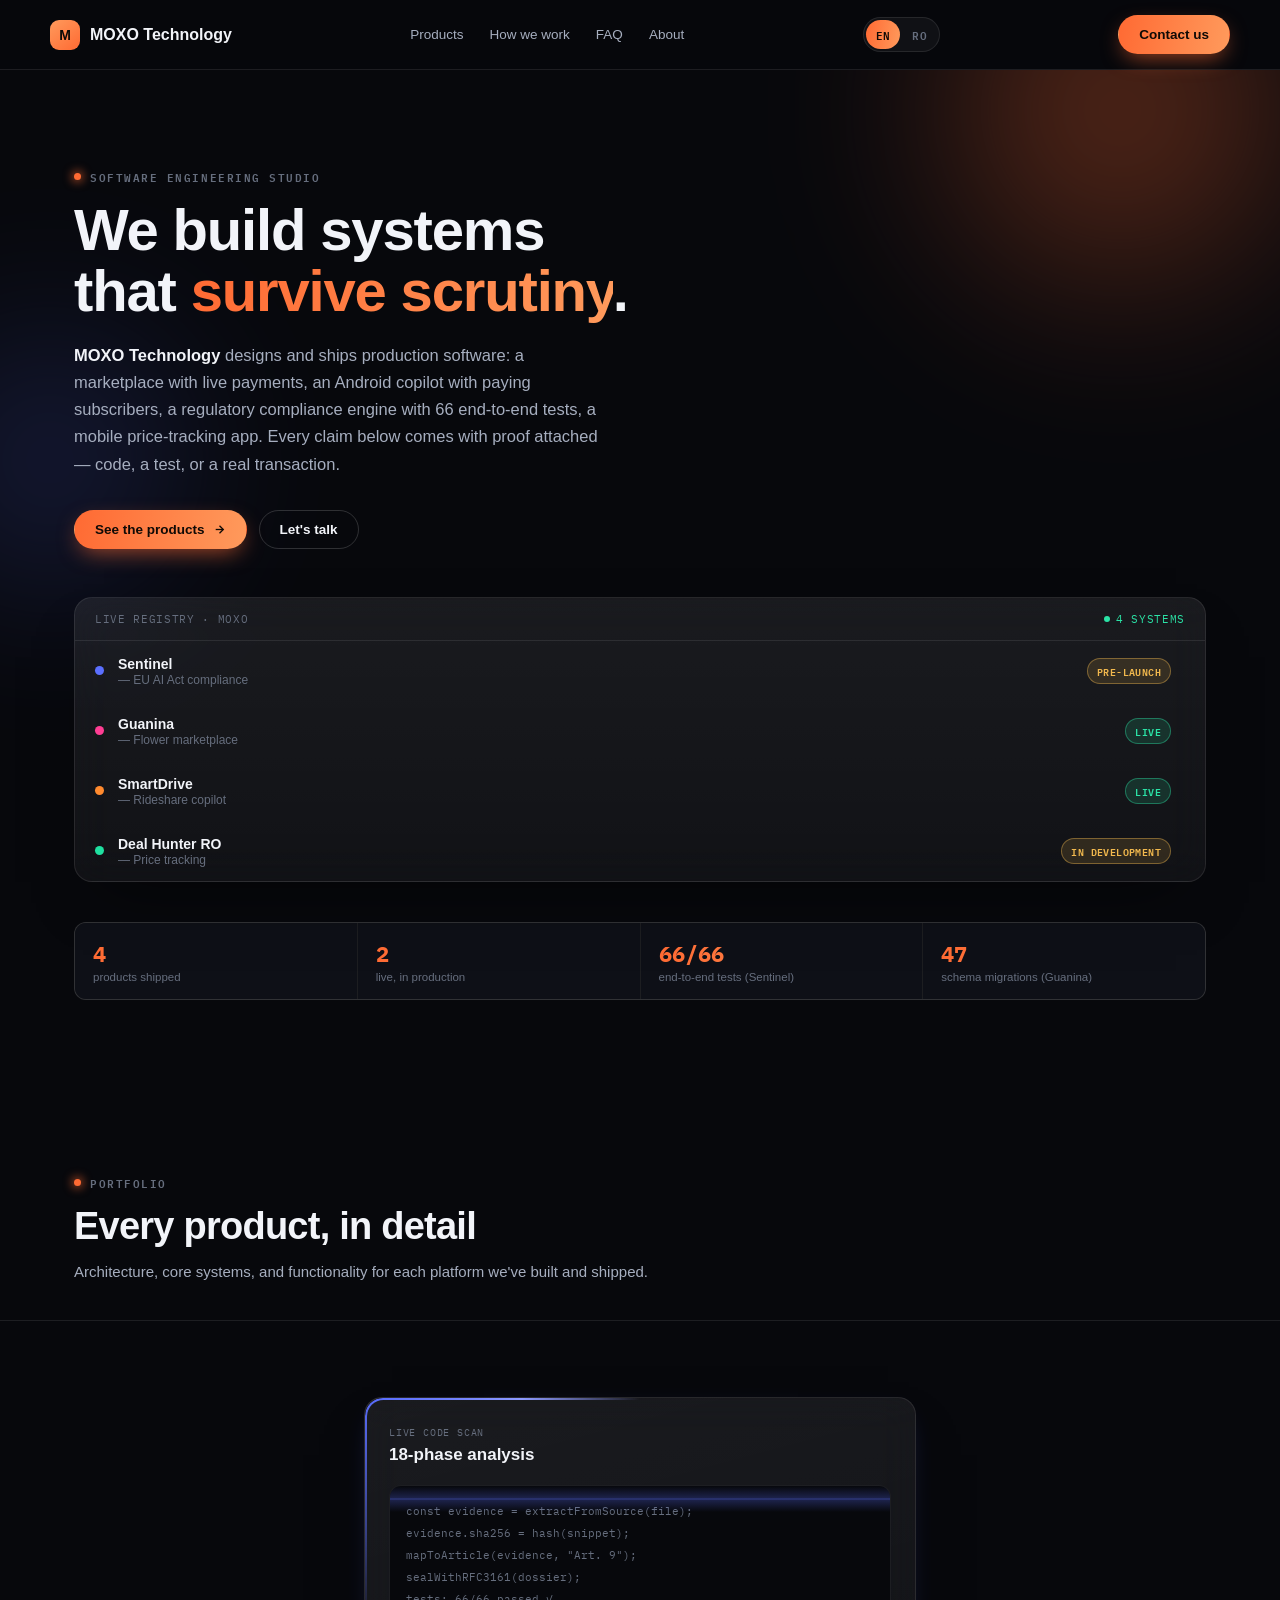
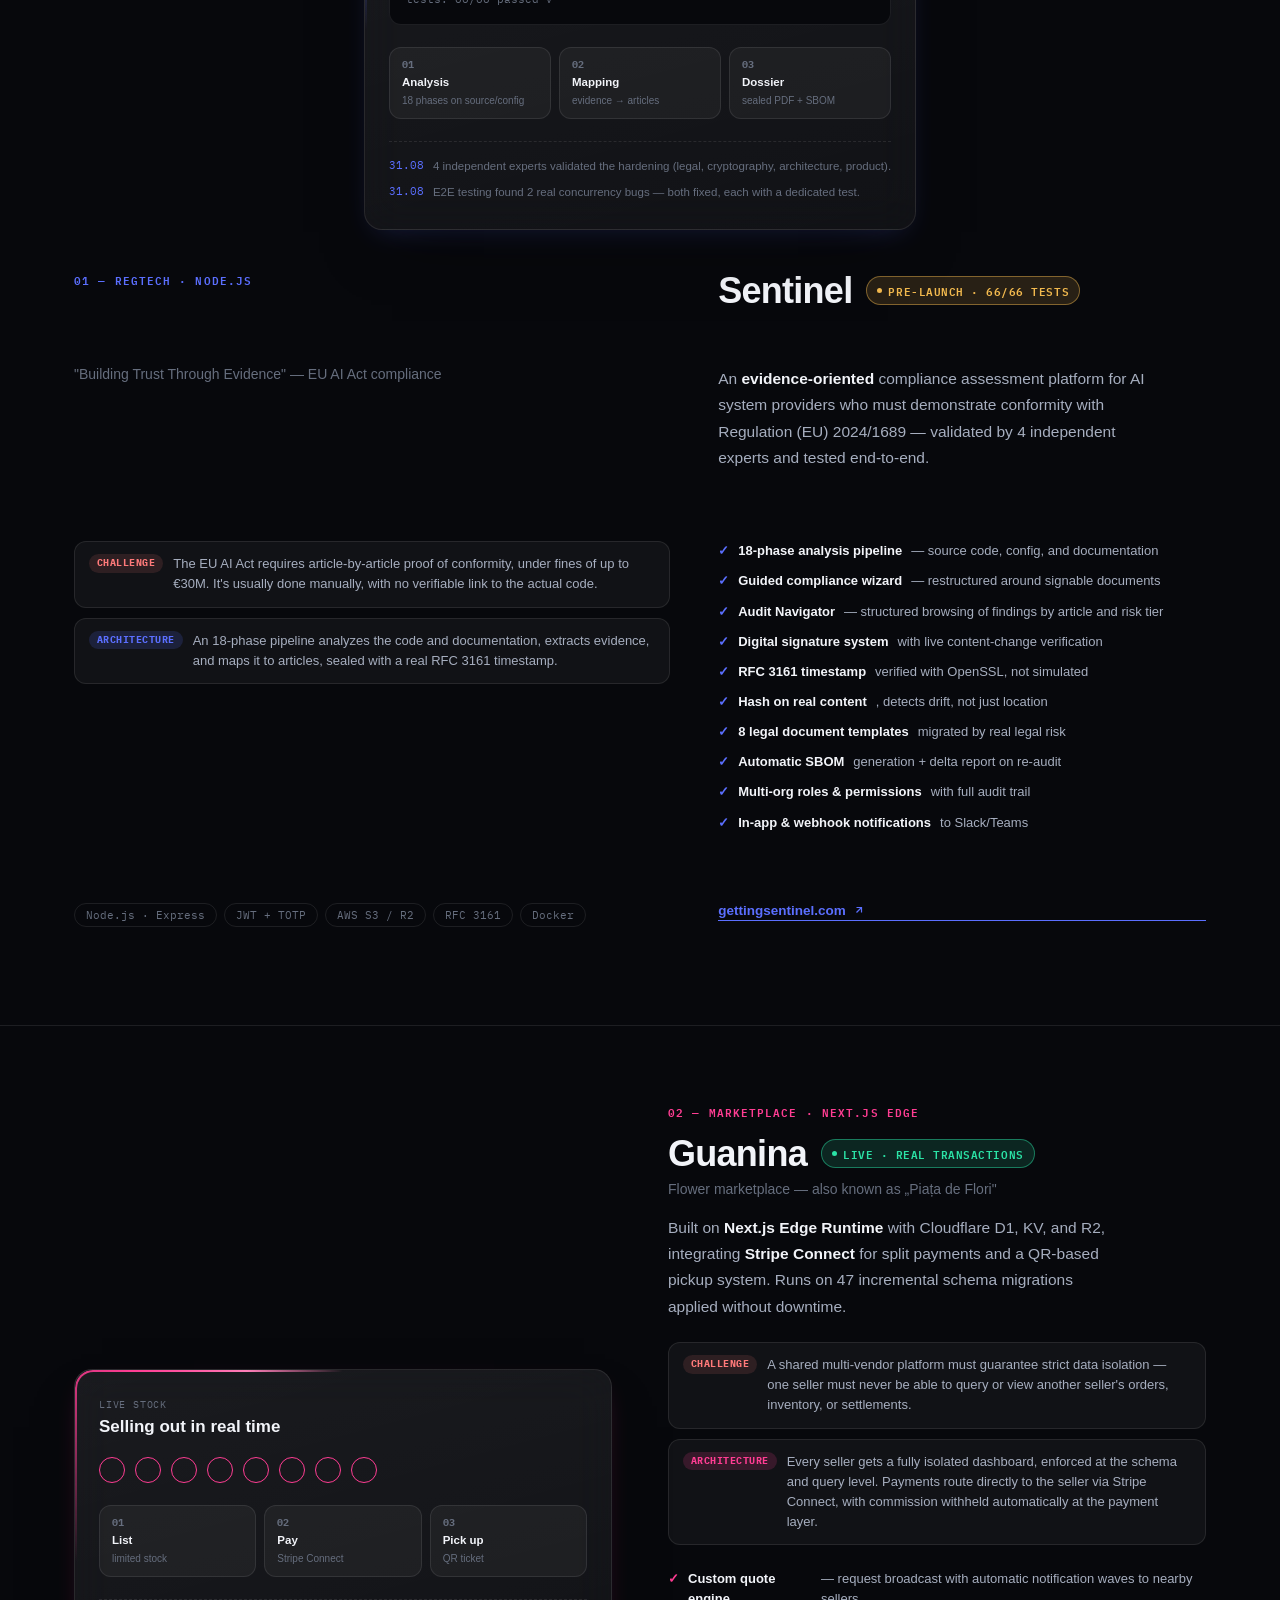
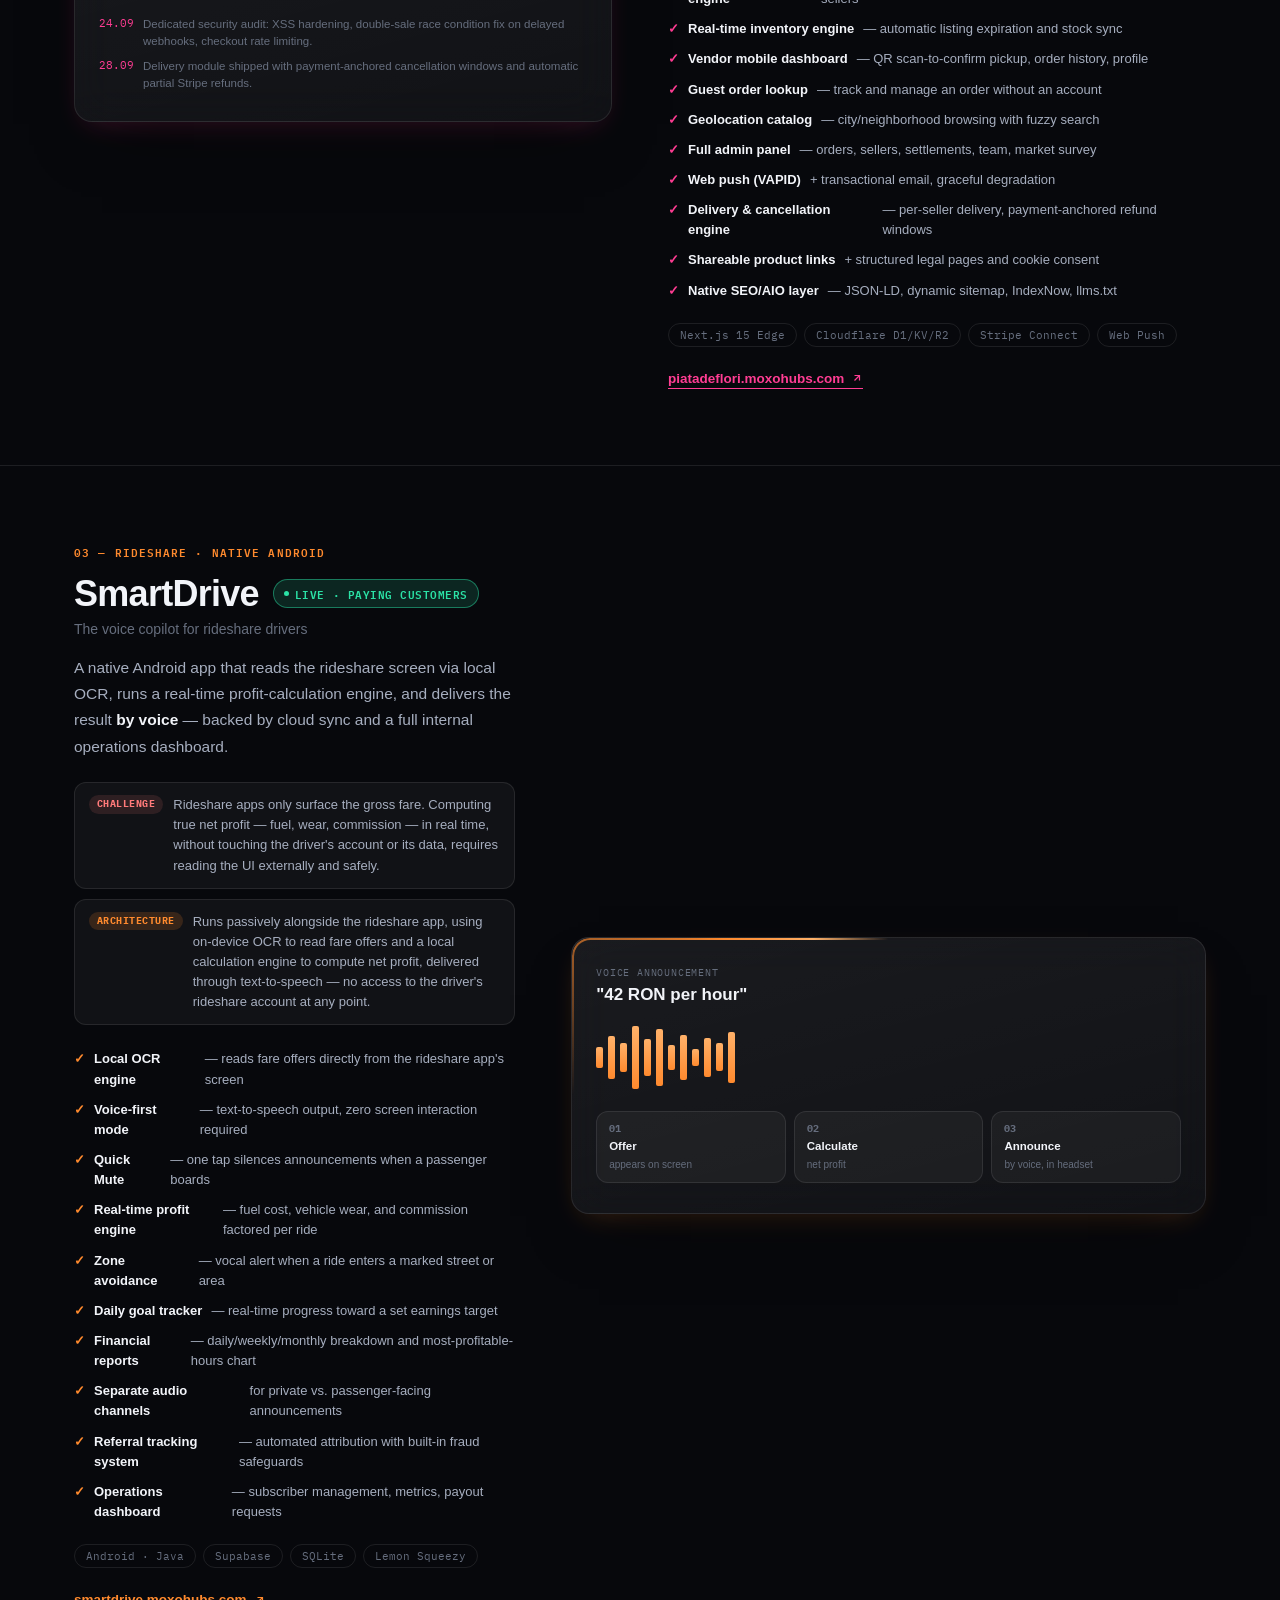
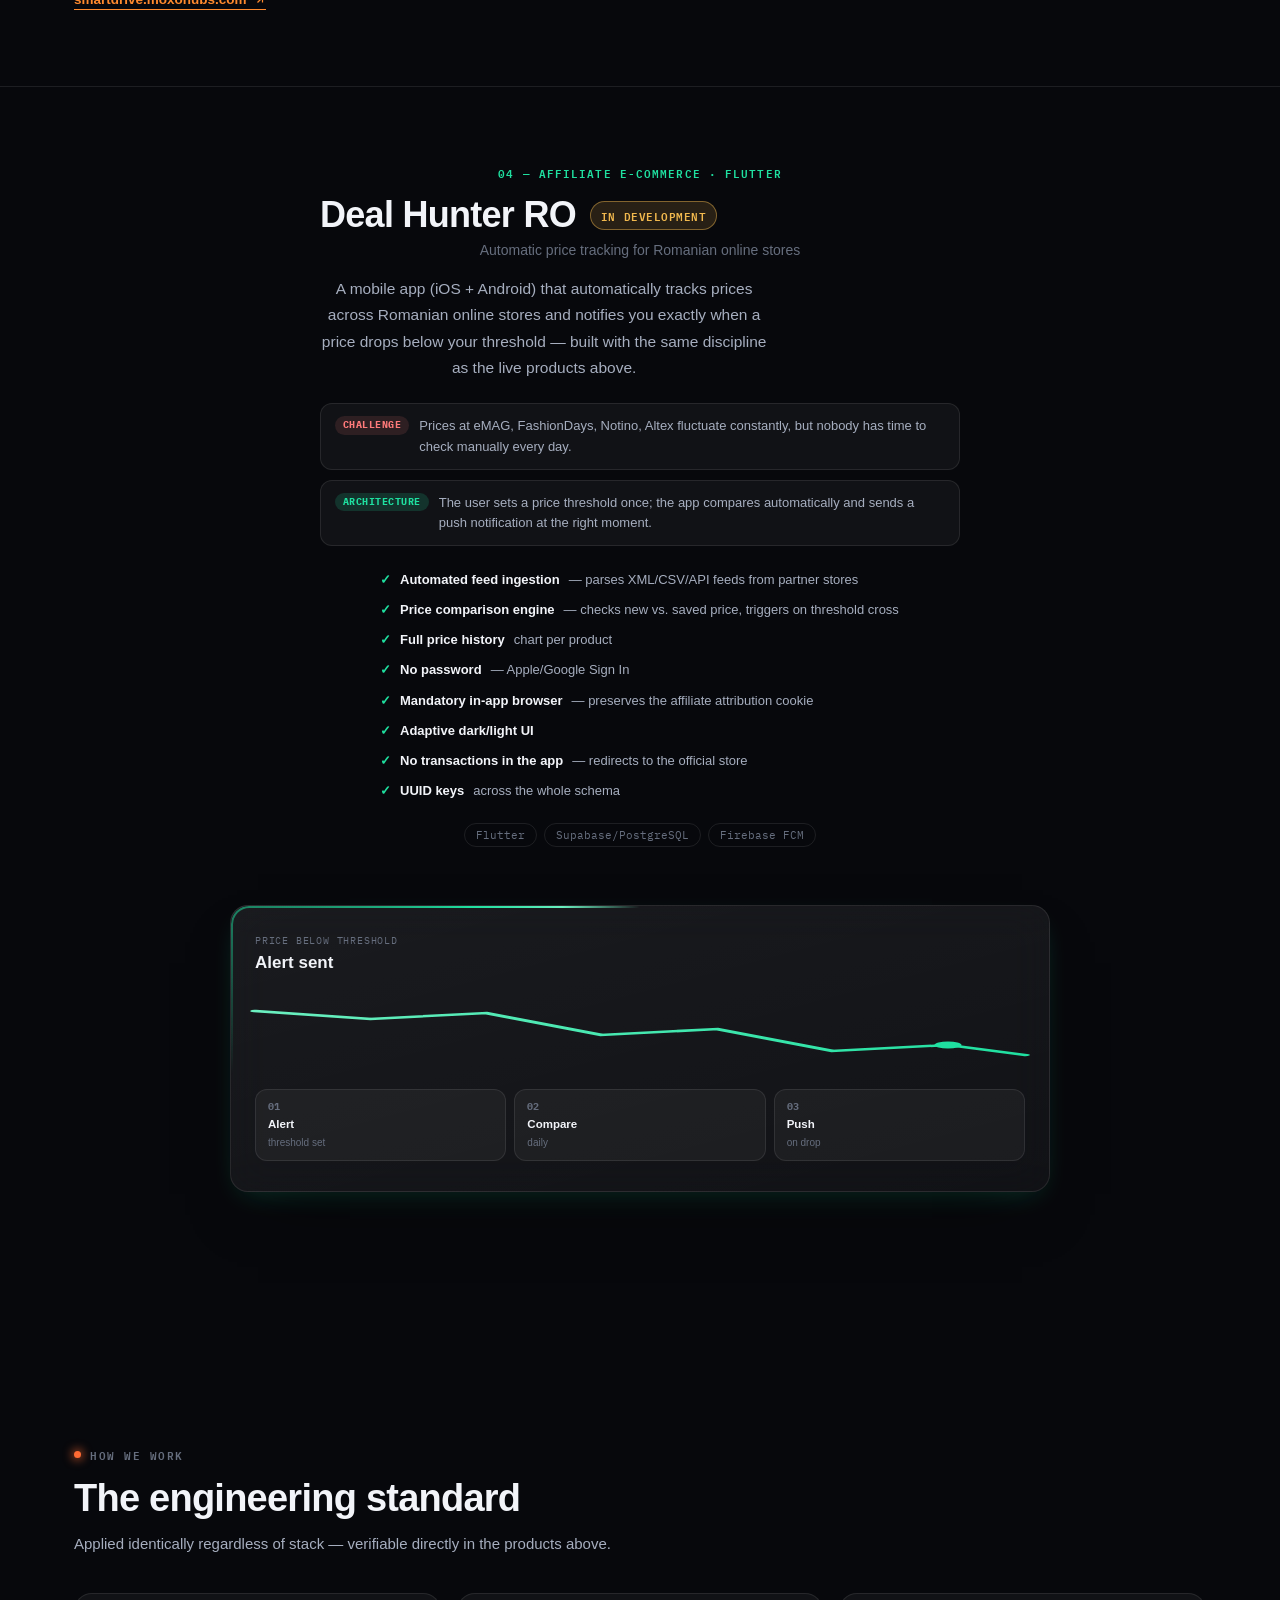
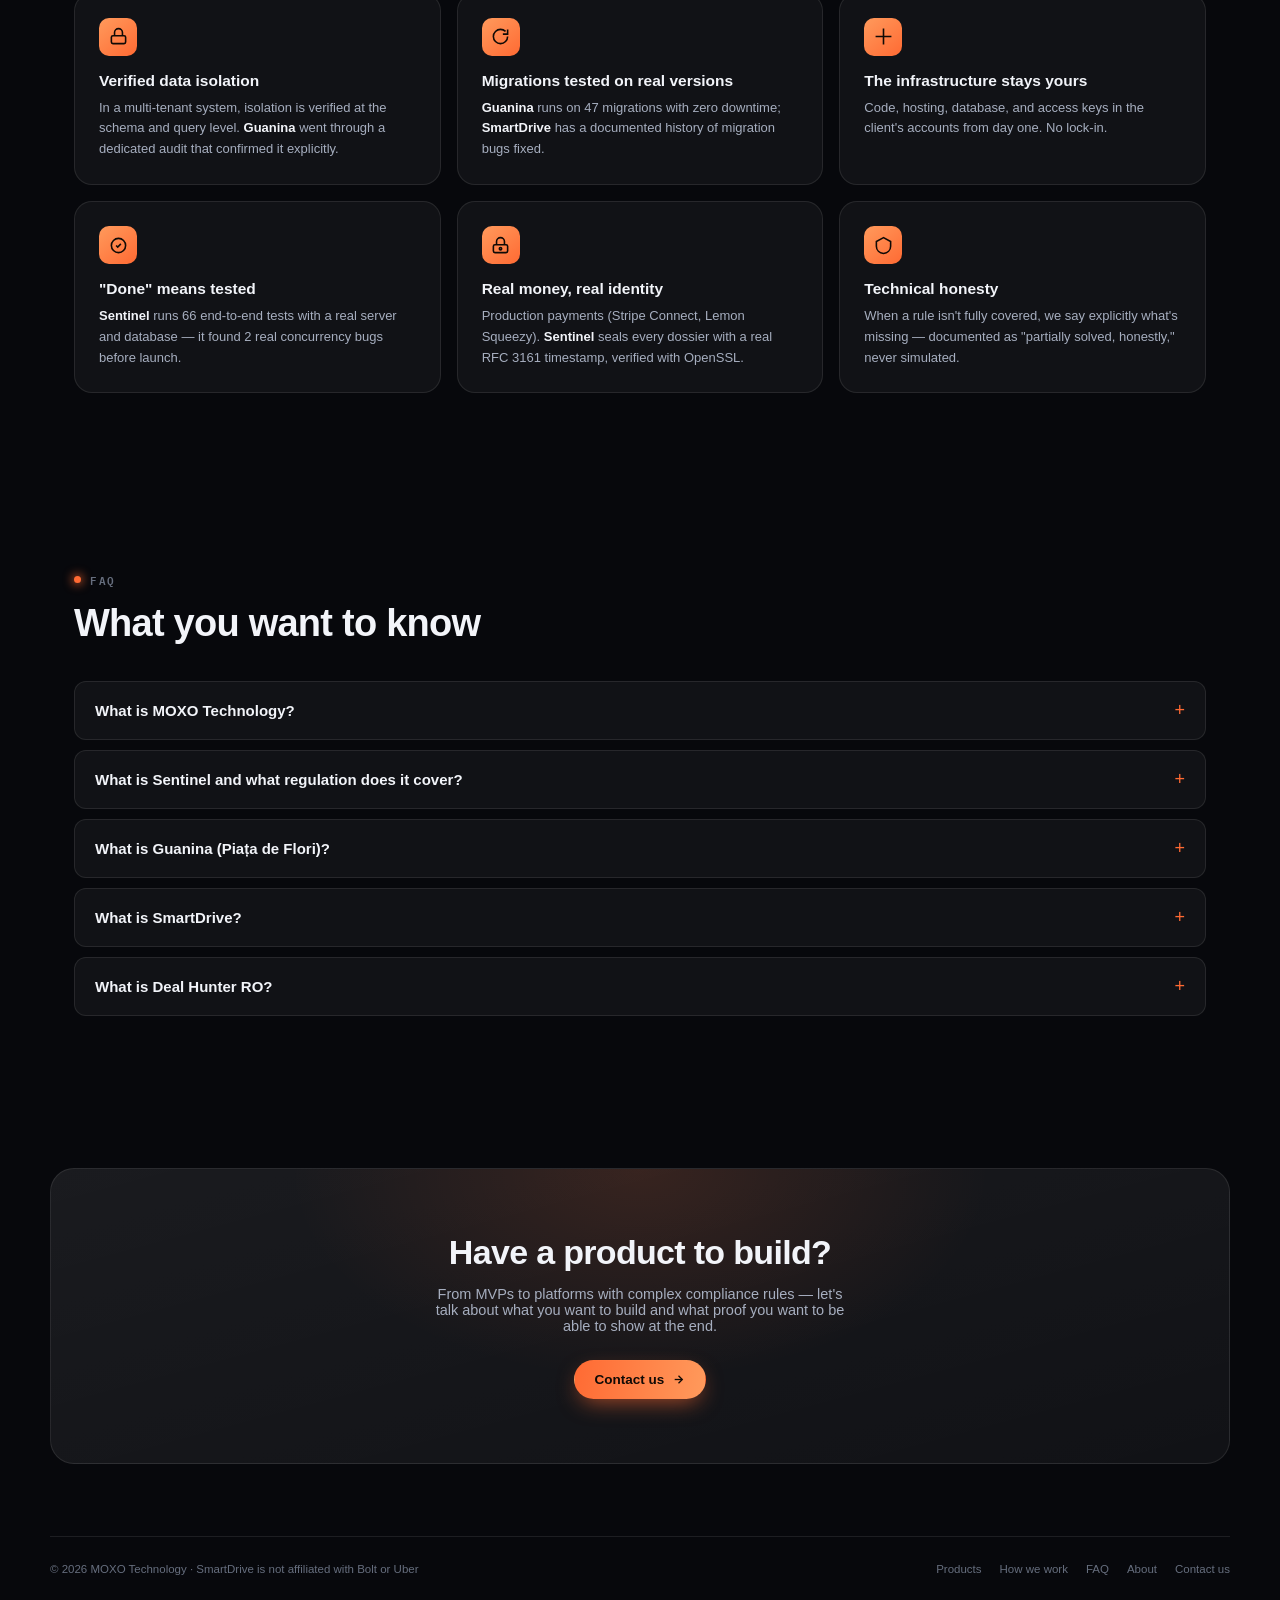
==== commit 869ee9b1: "Layout-uri desktop distincte per produs + liste de functii complete Rezolva feedback-ul ca toate cel" ====
--- a/index.html
+++ b/index.html
@@ -250,11 +250,11 @@
     </div>
 
     <!-- SENTINEL -->
-    <article class="showcase c-sentinel" id="sentinel" style="--gx:80%;" itemscope itemtype="https://schema.org/SoftwareApplication">
+    <article class="showcase c-sentinel layout-banner" id="sentinel" style="--gx:80%;" itemscope itemtype="https://schema.org/SoftwareApplication">
       <meta itemprop="applicationCategory" content="BusinessApplication">
       <div class="wrap">
         <div class="showcase-grid">
-          <div>
+          <div class="sc-main">
             <div class="sc-kicker" data-i18n="sentinel.kicker">01 — RegTech · Node.js</div>
             <div class="sc-title">
               <h3 itemprop="name">Sentinel</h3>
@@ -268,13 +268,17 @@
               <div class="sc-callout solution"><span class="tag" data-i18n="callout.solution">Architecture</span><span data-i18n="sentinel.solution">An 18-phase pipeline analyzes the code and documentation, extracts evidence, and maps it to articles, sealed with a real RFC 3161 timestamp.</span></div>
             </div>
 
-            <ul class="sc-feats">
-              <li data-i18n="sentinel.feat1"><b>RFC 3161 timestamp</b> verified with OpenSSL, not simulated</li>
-              <li data-i18n="sentinel.feat2"><b>Hash on real content</b>, detects drift, not just location</li>
-              <li data-i18n="sentinel.feat3"><b>8 legal templates</b> migrated by real legal risk</li>
-              <li data-i18n="sentinel.feat4"><b>Automatic SBOM</b> + delta report on re-audit</li>
-              <li data-i18n="sentinel.feat5"><b>Webhook notifications</b> to Slack/Teams</li>
-              <li data-i18n="sentinel.feat6"><b>tsc --noEmit</b> clean, zero regressions</li>
+            <ul class="sc-feats cols2">
+              <li data-i18n="sentinel.feat1"><b>18-phase analysis pipeline</b> — source code, config, and documentation</li>
+              <li data-i18n="sentinel.feat2"><b>Guided compliance wizard</b> — restructured around signable documents</li>
+              <li data-i18n="sentinel.feat3"><b>Audit Navigator</b> — structured browsing of findings by article and risk tier</li>
+              <li data-i18n="sentinel.feat4"><b>Digital signature system</b> with live content-change verification</li>
+              <li data-i18n="sentinel.feat5"><b>RFC 3161 timestamp</b> verified with OpenSSL, not simulated</li>
+              <li data-i18n="sentinel.feat6"><b>Hash on real content</b>, detects drift, not just location</li>
+              <li data-i18n="sentinel.feat7"><b>8 legal document templates</b> migrated by real legal risk</li>
+              <li data-i18n="sentinel.feat8"><b>Automatic SBOM</b> generation + delta report on re-audit</li>
+              <li data-i18n="sentinel.feat9"><b>Multi-org roles &amp; permissions</b> with full audit trail</li>
+              <li data-i18n="sentinel.feat10"><b>In-app &amp; webhook notifications</b> to Slack/Teams</li>
             </ul>
 
             <div class="sc-tags">
@@ -310,11 +314,11 @@
     </article>
 
     <!-- GUANINA -->
-    <article class="showcase c-guanina rev" id="guanina" style="--gx:20%;" itemscope itemtype="https://schema.org/SoftwareApplication">
+    <article class="showcase c-guanina layout-mirror" id="guanina" style="--gx:20%;" itemscope itemtype="https://schema.org/SoftwareApplication">
       <meta itemprop="applicationCategory" content="ShoppingApplication">
       <div class="wrap">
         <div class="showcase-grid">
-          <div>
+          <div class="sc-main">
             <div class="sc-kicker" data-i18n="guanina.kicker">02 — Marketplace · Next.js Edge</div>
             <div class="sc-title">
               <h3 itemprop="name">Guanina</h3>
@@ -328,13 +332,17 @@
               <div class="sc-callout solution"><span class="tag" data-i18n="callout.solution">Architecture</span><span data-i18n="guanina.solution">Every seller gets a fully isolated dashboard, enforced at the schema and query level. Payments route directly to the seller via Stripe Connect, with commission withheld automatically at the payment layer.</span></div>
             </div>
 
-            <ul class="sc-feats">
+            <ul class="sc-feats cols2">
               <li data-i18n="guanina.feat1"><b>Custom quote engine</b> — request broadcast with automatic notification waves to nearby sellers</li>
               <li data-i18n="guanina.feat2"><b>Real-time inventory engine</b> — automatic listing expiration and stock sync</li>
-              <li data-i18n="guanina.feat3"><b>Full admin panel</b> — orders, sellers, settlements, team, market survey</li>
-              <li data-i18n="guanina.feat4"><b>Web push (VAPID)</b> + transactional email, graceful degradation</li>
-              <li data-i18n="guanina.feat5"><b>Native SEO/AIO layer</b> — JSON-LD, dynamic sitemap, llms.txt</li>
-              <li data-i18n="guanina.feat6"><b>Delivery &amp; cancellation engine</b> — per-seller delivery option, payment-anchored refund windows</li>
+              <li data-i18n="guanina.feat3"><b>Vendor mobile dashboard</b> — QR scan-to-confirm pickup, order history, profile</li>
+              <li data-i18n="guanina.feat4"><b>Guest order lookup</b> — track and manage an order without an account</li>
+              <li data-i18n="guanina.feat5"><b>Geolocation catalog</b> — city/neighborhood browsing with fuzzy search</li>
+              <li data-i18n="guanina.feat6"><b>Full admin panel</b> — orders, sellers, settlements, team, market survey</li>
+              <li data-i18n="guanina.feat7"><b>Web push (VAPID)</b> + transactional email, graceful degradation</li>
+              <li data-i18n="guanina.feat8"><b>Delivery &amp; cancellation engine</b> — per-seller delivery, payment-anchored refund windows</li>
+              <li data-i18n="guanina.feat9"><b>Shareable product links</b> + structured legal pages and cookie consent</li>
+              <li data-i18n="guanina.feat10"><b>Native SEO/AIO layer</b> — JSON-LD, dynamic sitemap, IndexNow, llms.txt</li>
             </ul>
 
             <div class="sc-tags">
@@ -364,12 +372,12 @@
     </article>
 
     <!-- SMARTDRIVE -->
-    <article class="showcase c-smartdrive" id="smartdrive" style="--gx:80%;" itemscope itemtype="https://schema.org/SoftwareApplication">
+    <article class="showcase c-smartdrive layout-wide" id="smartdrive" style="--gx:80%;" itemscope itemtype="https://schema.org/SoftwareApplication">
       <meta itemprop="applicationCategory" content="TravelApplication">
       <meta itemprop="operatingSystem" content="Android">
       <div class="wrap">
         <div class="showcase-grid">
-          <div>
+          <div class="sc-main">
             <div class="sc-kicker" data-i18n="smartdrive.kicker">03 — Rideshare · Native Android</div>
             <div class="sc-title">
               <h3 itemprop="name">SmartDrive</h3>
@@ -383,13 +391,17 @@
               <div class="sc-callout solution"><span class="tag" data-i18n="callout.solution">Architecture</span><span data-i18n="smartdrive.solution">Runs passively alongside the rideshare app, using on-device OCR to read fare offers and a local calculation engine to compute net profit, delivered through text-to-speech — no access to the driver's rideshare account at any point.</span></div>
             </div>
 
-            <ul class="sc-feats">
+            <ul class="sc-feats cols2">
               <li data-i18n="smartdrive.feat1"><b>Local OCR engine</b> — reads fare offers directly from the rideshare app's screen</li>
               <li data-i18n="smartdrive.feat2"><b>Voice-first mode</b> — text-to-speech output, zero screen interaction required</li>
-              <li data-i18n="smartdrive.feat3"><b>Real-time profit engine</b> — fuel cost, vehicle wear, and commission factored per ride</li>
-              <li data-i18n="smartdrive.feat4"><b>Referral tracking system</b> — automated attribution with built-in fraud safeguards</li>
-              <li data-i18n="smartdrive.feat5"><b>Operations dashboard</b> — subscriber management, metrics, payout requests</li>
-              <li data-i18n="smartdrive.feat6"><b>Schema migrations</b> tested against every previously shipped version</li>
+              <li data-i18n="smartdrive.feat3"><b>Quick Mute</b> — one tap silences announcements when a passenger boards</li>
+              <li data-i18n="smartdrive.feat4"><b>Real-time profit engine</b> — fuel cost, vehicle wear, and commission factored per ride</li>
+              <li data-i18n="smartdrive.feat5"><b>Zone avoidance</b> — vocal alert when a ride enters a marked street or area</li>
+              <li data-i18n="smartdrive.feat6"><b>Daily goal tracker</b> — real-time progress toward a set earnings target</li>
+              <li data-i18n="smartdrive.feat7"><b>Financial reports</b> — daily/weekly/monthly breakdown and most-profitable-hours chart</li>
+              <li data-i18n="smartdrive.feat8"><b>Separate audio channels</b> for private vs. passenger-facing announcements</li>
+              <li data-i18n="smartdrive.feat9"><b>Referral tracking system</b> — automated attribution with built-in fraud safeguards</li>
+              <li data-i18n="smartdrive.feat10"><b>Operations dashboard</b> — subscriber management, metrics, payout requests</li>
             </ul>
 
             <div class="sc-tags">
@@ -415,12 +427,12 @@
     </article>
 
     <!-- DEAL HUNTER RO -->
-    <article class="showcase c-dealhunter rev" id="dealhunter" style="--gx:20%;" itemscope itemtype="https://schema.org/SoftwareApplication">
+    <article class="showcase c-dealhunter layout-stack" id="dealhunter" style="--gx:20%;" itemscope itemtype="https://schema.org/SoftwareApplication">
       <meta itemprop="applicationCategory" content="ShoppingApplication">
       <meta itemprop="operatingSystem" content="iOS, Android">
       <div class="wrap">
         <div class="showcase-grid">
-          <div>
+          <div class="sc-main">
             <div class="sc-kicker" data-i18n="dealhunter.kicker">04 — Affiliate e-commerce · Flutter</div>
             <div class="sc-title">
               <h3 itemprop="name">Deal Hunter RO</h3>
@@ -434,12 +446,15 @@
               <div class="sc-callout solution"><span class="tag" data-i18n="callout.solution">Architecture</span><span data-i18n="dealhunter.solution">The user sets a price threshold once; the app compares automatically and sends a push notification at the right moment.</span></div>
             </div>
 
-            <ul class="sc-feats">
-              <li data-i18n="dealhunter.feat1"><b>No password</b> — Apple/Google Sign In</li>
-              <li data-i18n="dealhunter.feat2"><b>Full price history</b> per product</li>
-              <li data-i18n="dealhunter.feat3"><b>Mandatory in-app browser</b> — preserves the affiliate cookie</li>
-              <li data-i18n="dealhunter.feat4"><b>No transactions in the app</b></li>
-              <li data-i18n="dealhunter.feat5"><b>UUID keys</b> across the whole schema</li>
+            <ul class="sc-feats cols2">
+              <li data-i18n="dealhunter.feat1"><b>Automated feed ingestion</b> — parses XML/CSV/API feeds from partner stores</li>
+              <li data-i18n="dealhunter.feat2"><b>Price comparison engine</b> — checks new vs. saved price, triggers on threshold cross</li>
+              <li data-i18n="dealhunter.feat3"><b>Full price history</b> chart per product</li>
+              <li data-i18n="dealhunter.feat4"><b>No password</b> — Apple/Google Sign In</li>
+              <li data-i18n="dealhunter.feat5"><b>Mandatory in-app browser</b> — preserves the affiliate attribution cookie</li>
+              <li data-i18n="dealhunter.feat6"><b>Adaptive dark/light UI</b></li>
+              <li data-i18n="dealhunter.feat7"><b>No transactions in the app</b> — redirects to the official store</li>
+              <li data-i18n="dealhunter.feat8"><b>UUID keys</b> across the whole schema</li>
             </ul>
 
             <div class="sc-tags">
--- a/assets/style.css
+++ b/assets/style.css
@@ -120,11 +120,31 @@
 .showcase{padding:52px 0; border-top:1px solid var(--line); position:relative;}
 .showcase::before{content:""; position:absolute; inset:0; z-index:-1; pointer-events:none; background:radial-gradient(560px 360px at var(--gx,20%) 10%, color-mix(in srgb, var(--accent) 7%, transparent), transparent 72%);}
 @media(min-width:760px){.showcase{padding:76px 0;}}
-.showcase-grid{display:grid; grid-template-columns:1fr; gap:32px; align-items:center;}
+.showcase-grid{display:grid; grid-template-columns:1fr; gap:32px; align-items:start;}
 @media(min-width:900px){
-  .showcase-grid{grid-template-columns:1fr 1fr; gap:56px;}
-  .showcase.rev .showcase-grid{direction:rtl;}
-  .showcase.rev .showcase-grid > *{direction:ltr;}
+  .showcase-grid{grid-template-columns:1fr 1fr; gap:56px; align-items:center;}
+
+  /* layout-mirror: visual on the left, content on the right (Guanina) */
+  .showcase.layout-mirror .showcase-grid{direction:rtl;}
+  .showcase.layout-mirror .showcase-grid > *{direction:ltr;}
+
+  /* layout-wide: content narrower, visual dominant (SmartDrive) */
+  .showcase.layout-wide .showcase-grid{grid-template-columns:.82fr 1.18fr;}
+
+  /* layout-banner: visual as a full-width console banner on top, content in wide columns below (Sentinel) */
+  .showcase.layout-banner .showcase-grid{grid-template-columns:1fr; gap:40px;}
+  .showcase.layout-banner .showcase-grid{display:flex; flex-direction:column;}
+  .showcase.layout-banner .sc-visual{order:-1; max-width:none;}
+  .showcase.layout-banner .sc-main{display:grid; grid-template-columns:1.1fr .9fr; gap:48px; align-items:start;}
+  .showcase.layout-banner .sc-feats{column-count:1;}
+
+  /* layout-stack: everything centered, visual as a wide banner below a narrow text column (Deal Hunter) */
+  .showcase.layout-stack .showcase-grid{grid-template-columns:1fr; display:flex; flex-direction:column; align-items:center; gap:36px;}
+  .showcase.layout-stack .sc-main{max-width:640px; text-align:center;}
+  .showcase.layout-stack .sc-callouts{text-align:left;}
+  .showcase.layout-stack .sc-feats{text-align:left; max-width:520px; margin-left:auto; margin-right:auto;}
+  .showcase.layout-stack .sc-tags{justify-content:center;}
+  .showcase.layout-stack .sc-visual{width:100%; max-width:820px;}
 }
 
 .sc-kicker{font-family:ui-monospace,"IBM Plex Mono",monospace; font-size:11px; font-weight:600; color:var(--accent); letter-spacing:.1em; text-transform:uppercase; margin-bottom:12px;}
@@ -146,9 +166,10 @@
 .sc-callout.solution .tag{color:var(--accent); background:color-mix(in srgb, var(--accent) 16%, transparent);}
 
 .sc-feats{margin:0 0 22px; padding:0; list-style:none; display:flex; flex-direction:column; gap:10px;}
-.sc-feats li{font-size:13px; color:var(--ink-soft); line-height:1.55; display:flex; gap:9px; align-items:flex-start;}
+.sc-feats li{font-size:13px; color:var(--ink-soft); line-height:1.55; display:flex; gap:9px; align-items:flex-start; break-inside:avoid;}
 .sc-feats li::before{content:"✓"; color:var(--accent); font-weight:700; flex-shrink:0; line-height:1.55;}
 .sc-feats li b{color:var(--ink); font-weight:600;}
+@media(min-width:640px){.sc-feats.cols2{column-count:2; column-gap:22px;}}
 
 .sc-tags{display:flex; flex-wrap:wrap; gap:7px; margin-bottom:22px;}
 .sc-tag{font-family:ui-monospace,"IBM Plex Mono",monospace; font-size:10.5px; color:var(--ink-faint); border:1px solid var(--line); border-radius:99px; padding:4px 11px;}
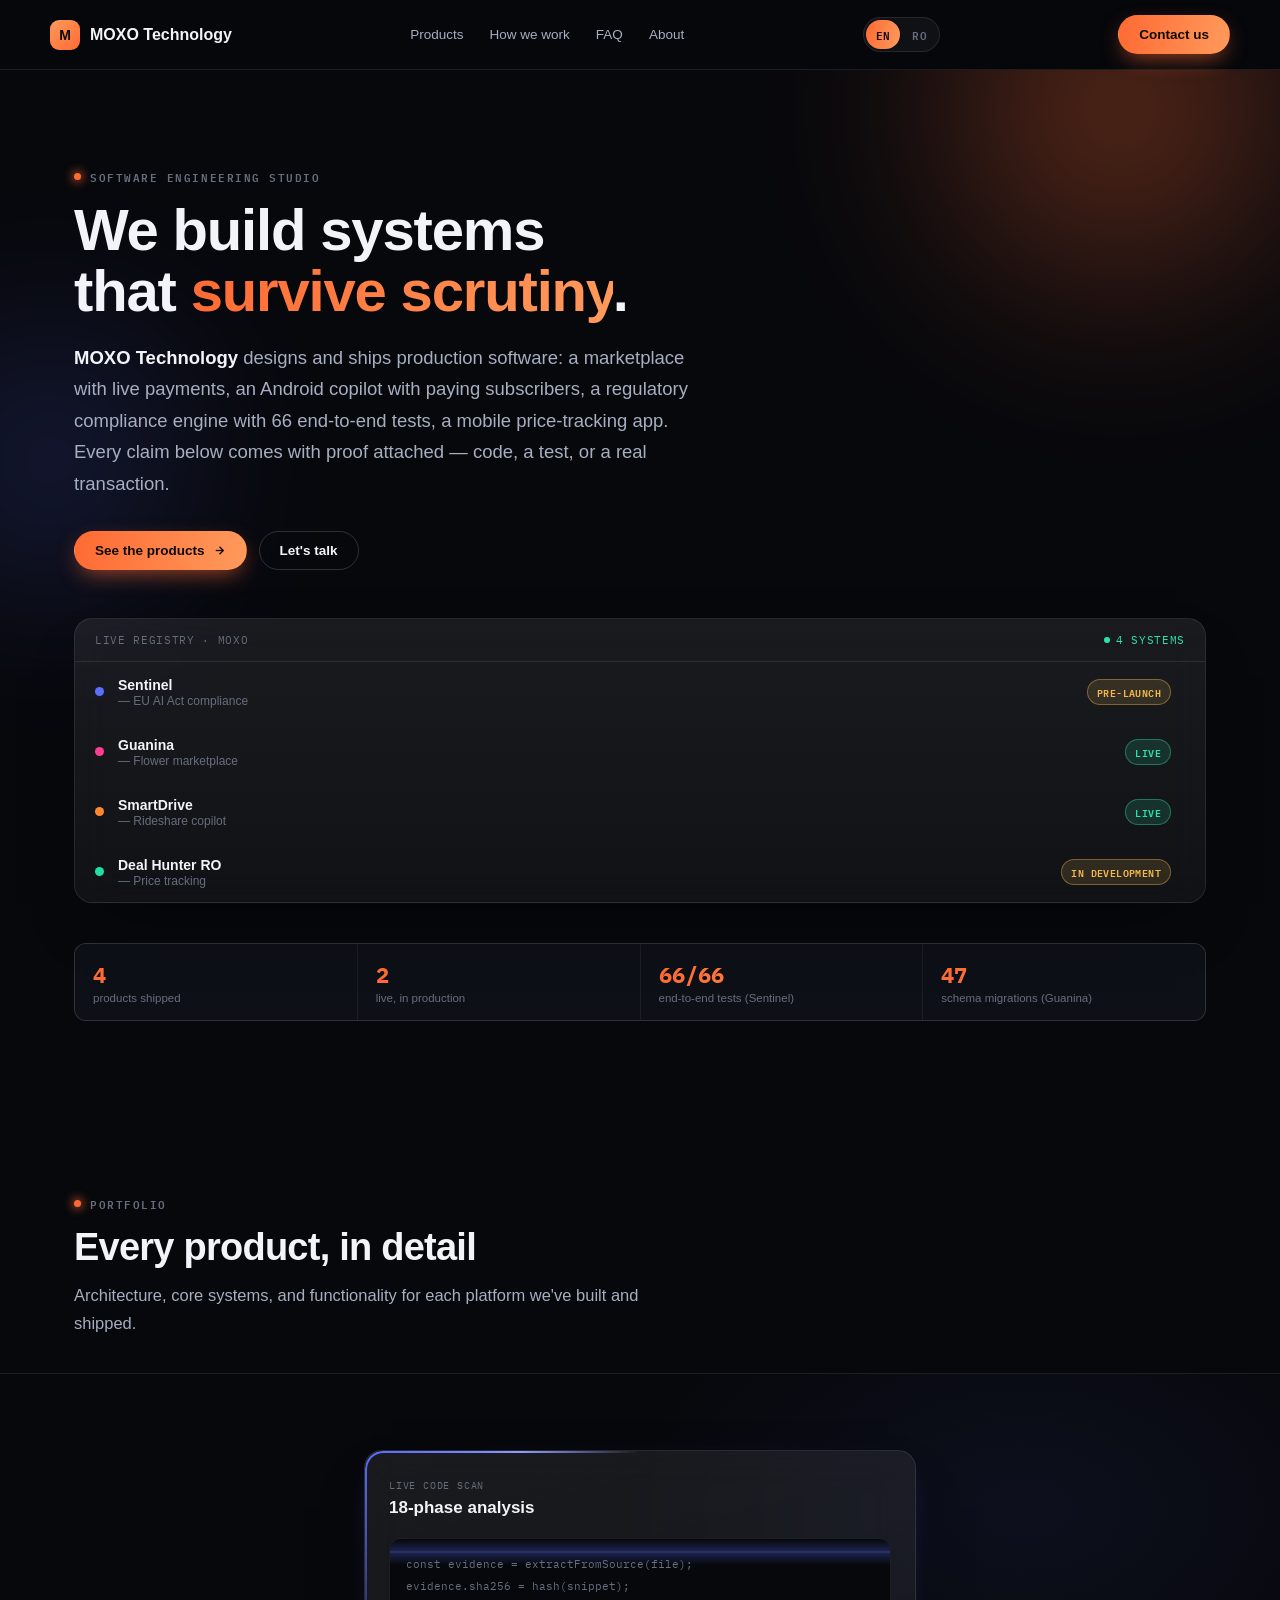
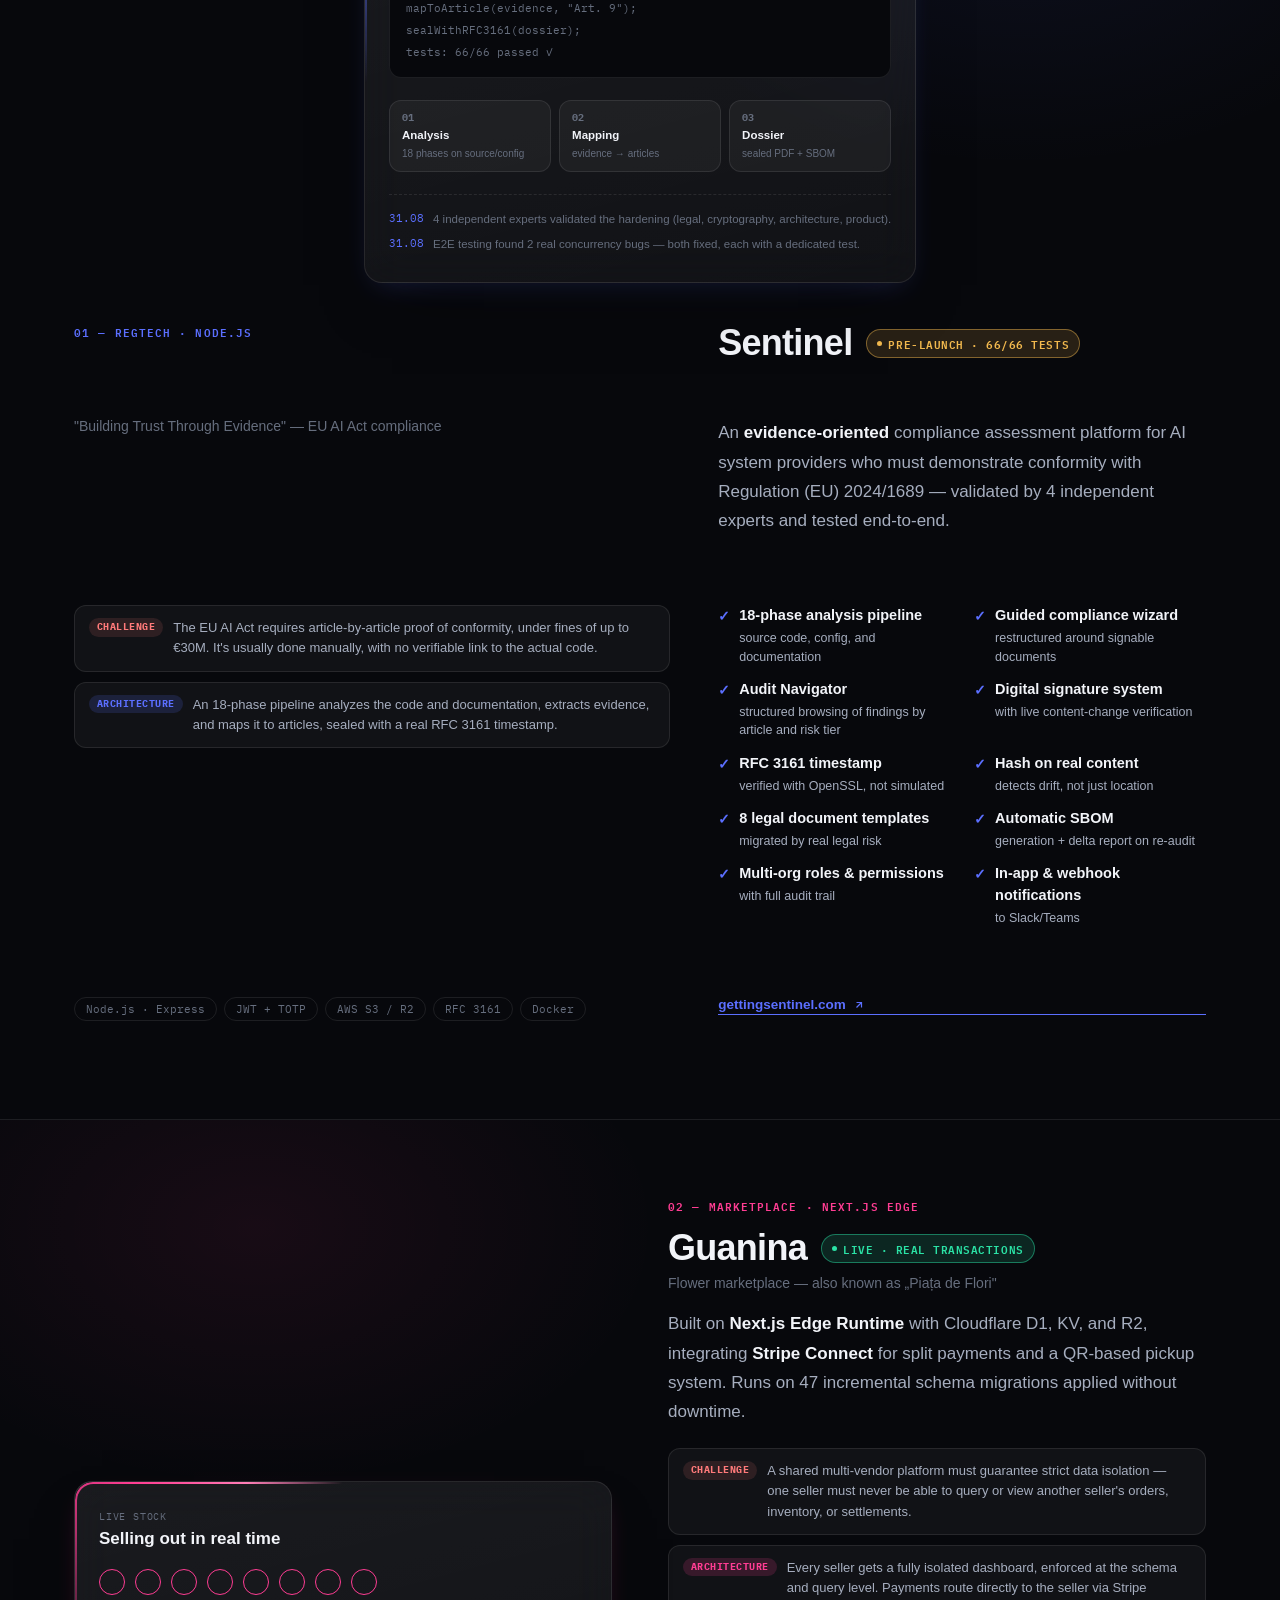
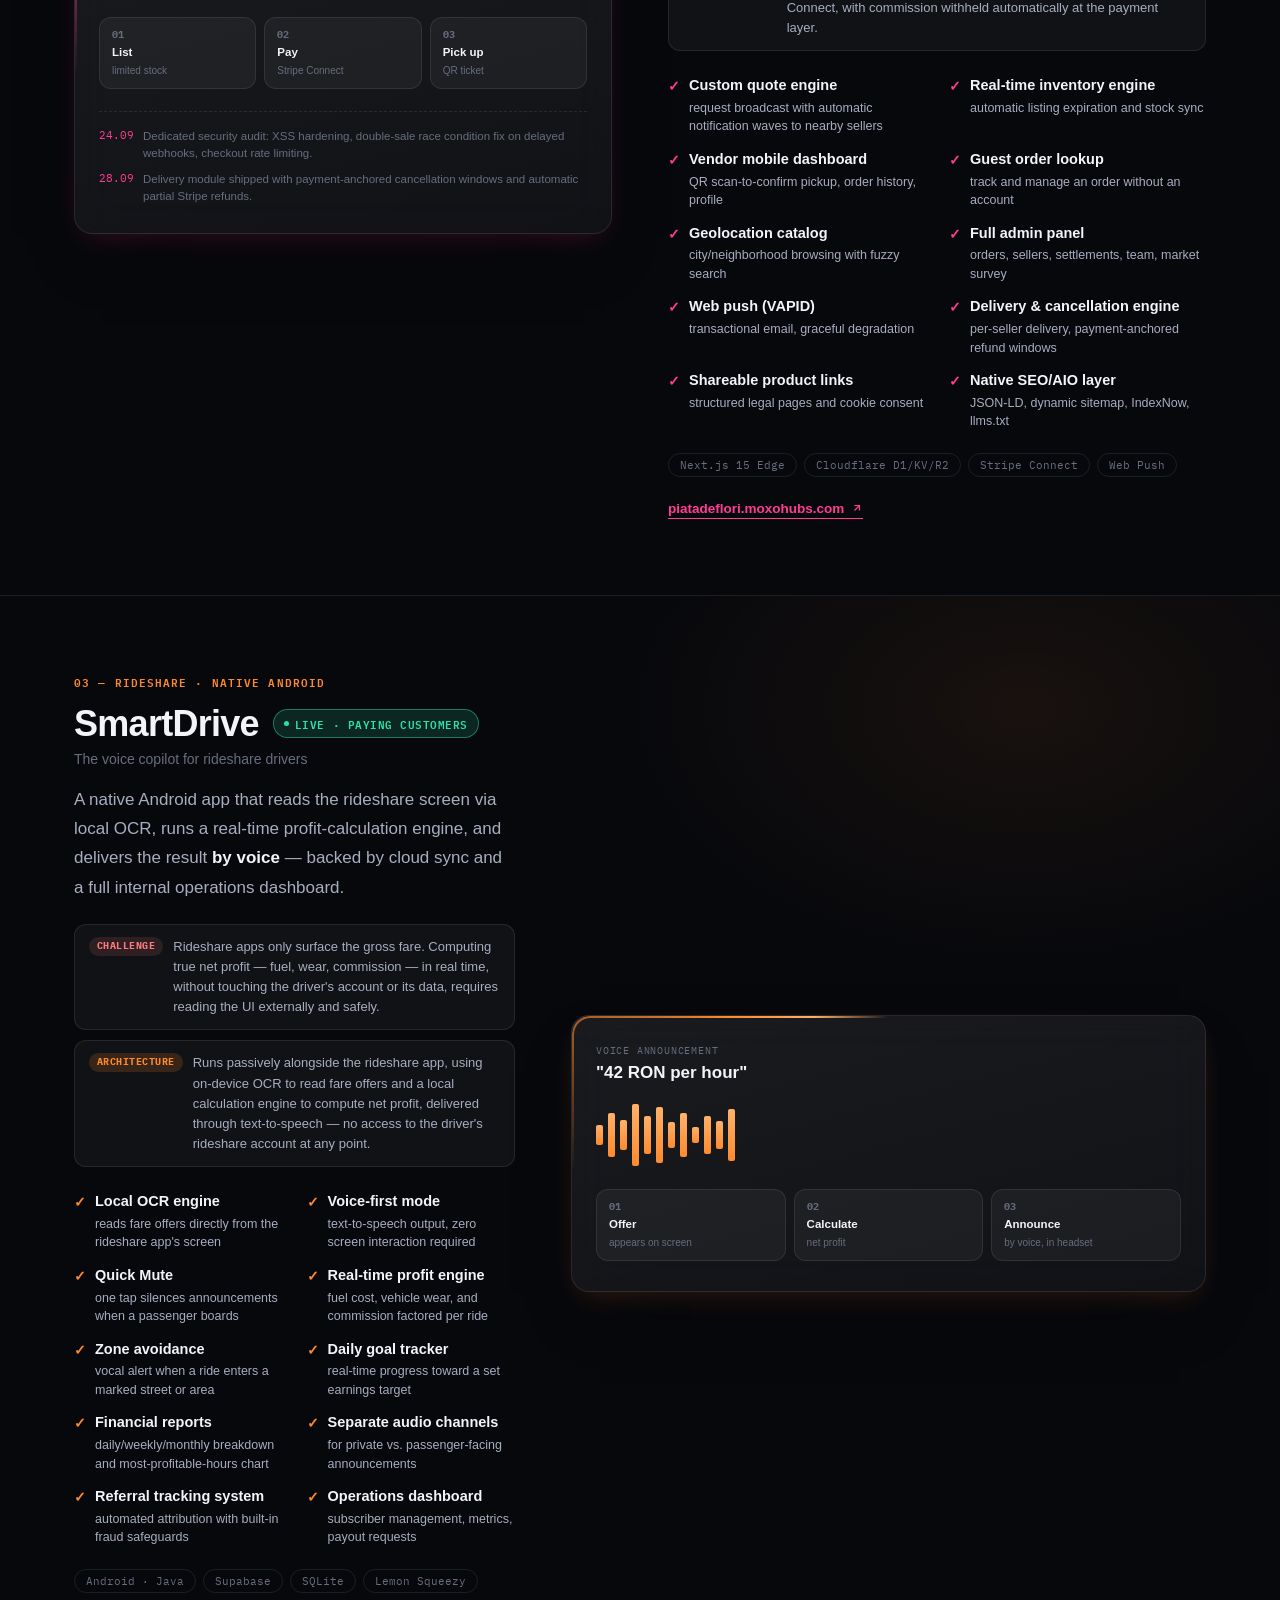
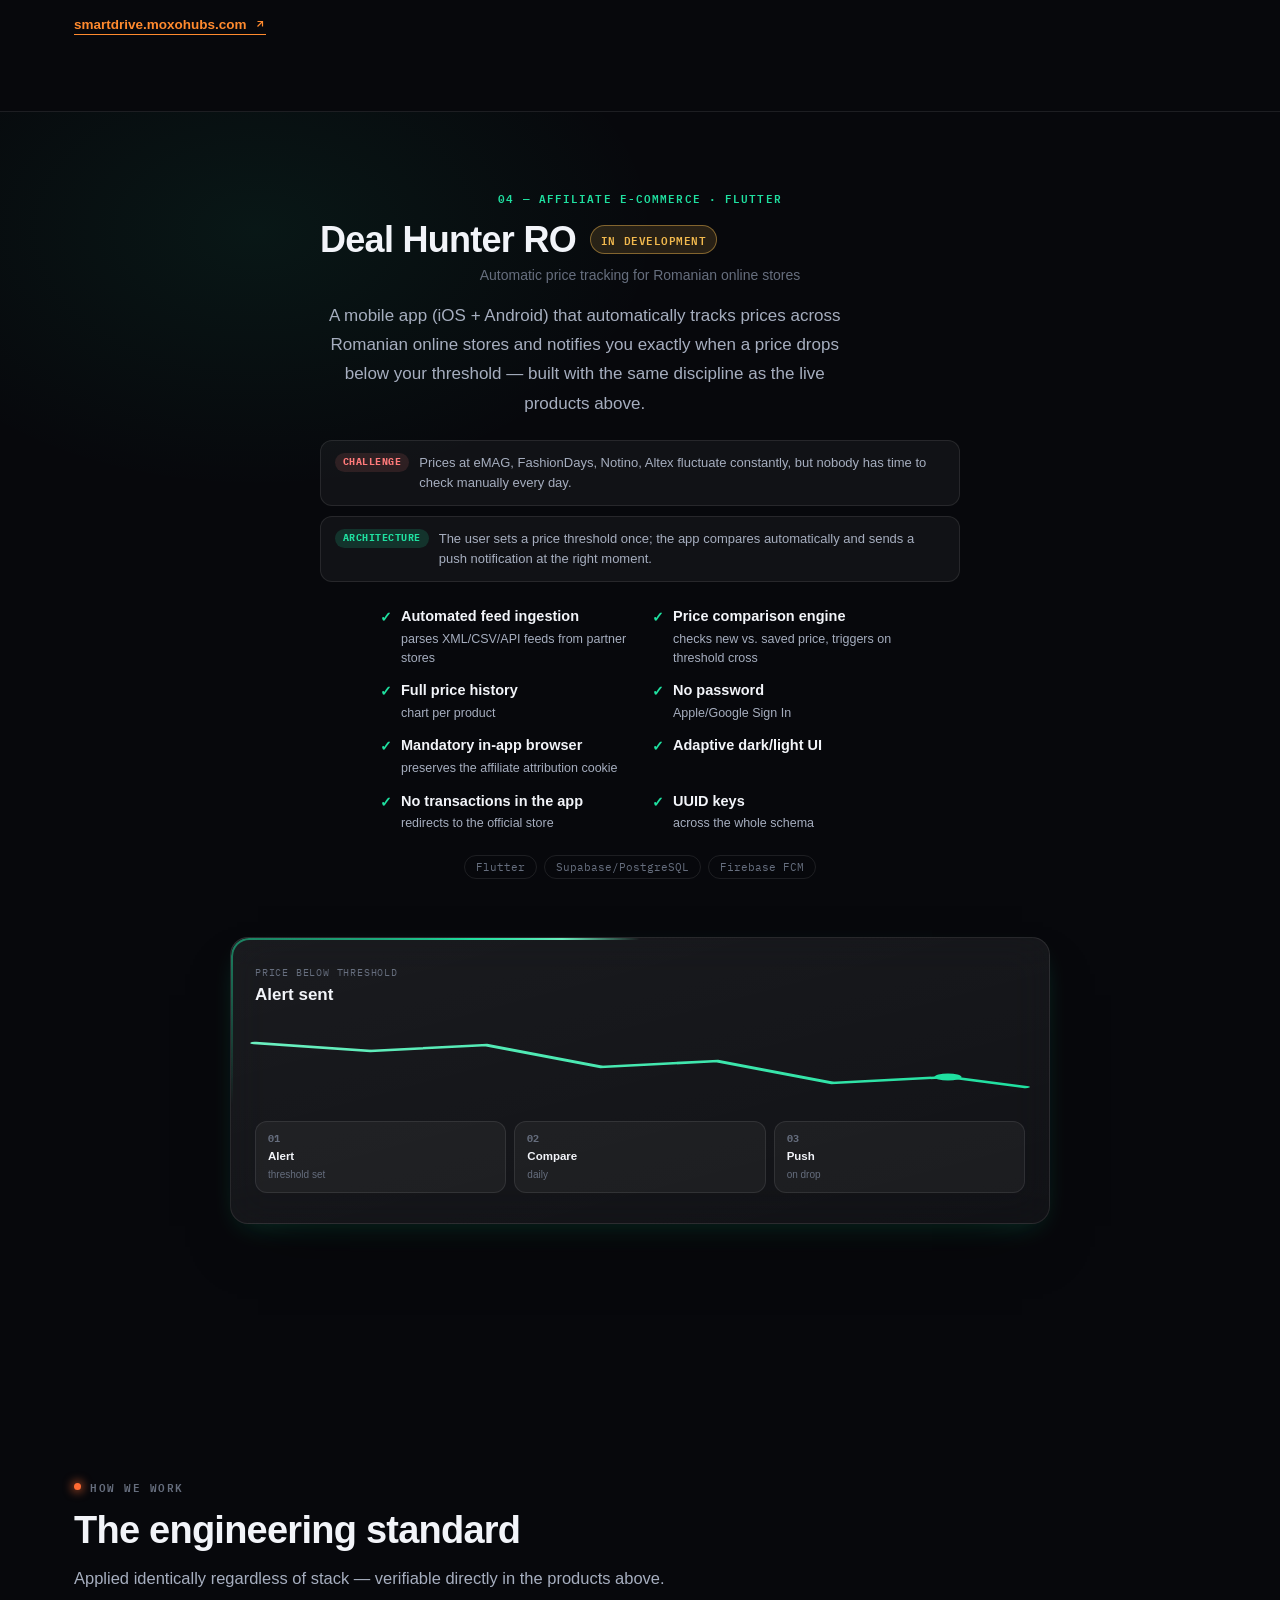
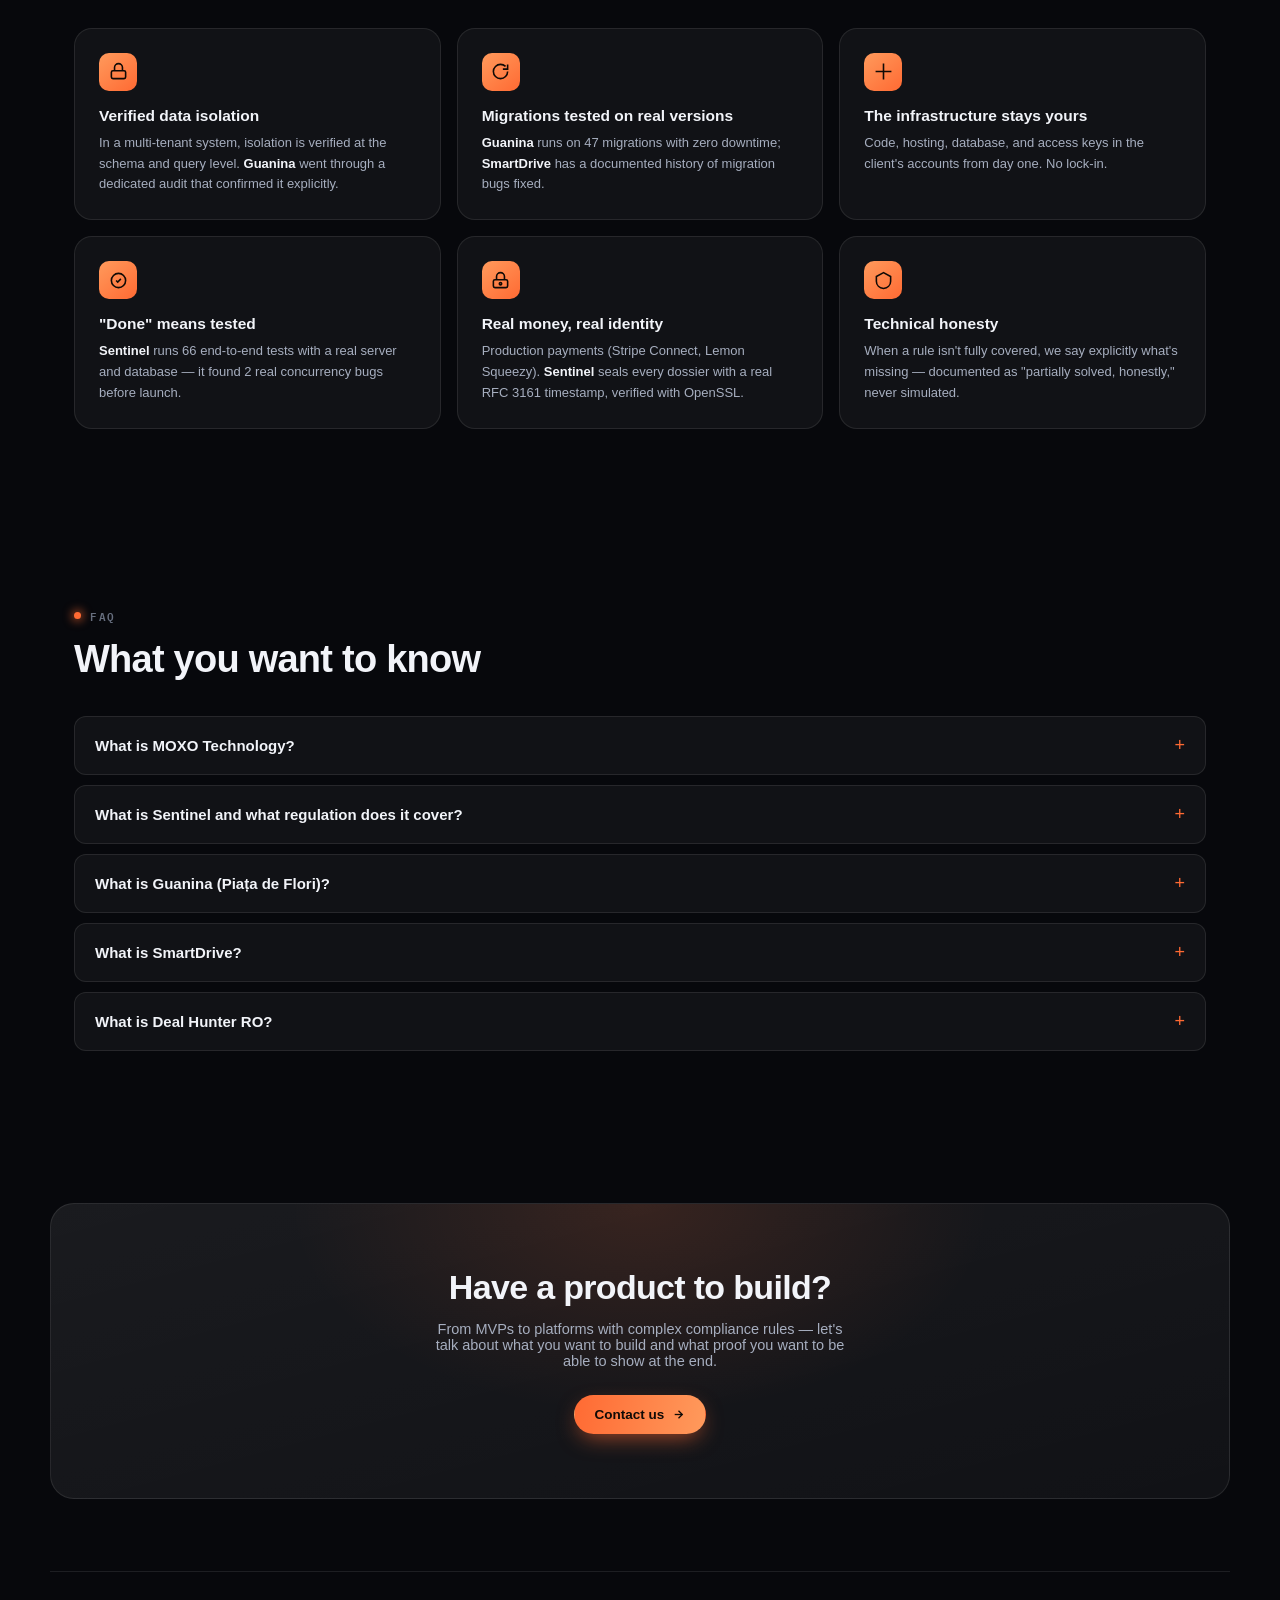
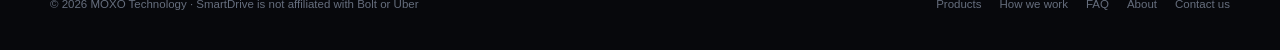
==== commit 082d7ba8: "Repara alinierea listelor de functii, adauga scroll-reveal si repara tilt lipsa Restructureaza fieca" ====
--- a/index.html
+++ b/index.html
@@ -269,16 +269,16 @@
             </div>
 
             <ul class="sc-feats cols2">
-              <li data-i18n="sentinel.feat1"><b>18-phase analysis pipeline</b> — source code, config, and documentation</li>
-              <li data-i18n="sentinel.feat2"><b>Guided compliance wizard</b> — restructured around signable documents</li>
-              <li data-i18n="sentinel.feat3"><b>Audit Navigator</b> — structured browsing of findings by article and risk tier</li>
-              <li data-i18n="sentinel.feat4"><b>Digital signature system</b> with live content-change verification</li>
-              <li data-i18n="sentinel.feat5"><b>RFC 3161 timestamp</b> verified with OpenSSL, not simulated</li>
-              <li data-i18n="sentinel.feat6"><b>Hash on real content</b>, detects drift, not just location</li>
-              <li data-i18n="sentinel.feat7"><b>8 legal document templates</b> migrated by real legal risk</li>
-              <li data-i18n="sentinel.feat8"><b>Automatic SBOM</b> generation + delta report on re-audit</li>
-              <li data-i18n="sentinel.feat9"><b>Multi-org roles &amp; permissions</b> with full audit trail</li>
-              <li data-i18n="sentinel.feat10"><b>In-app &amp; webhook notifications</b> to Slack/Teams</li>
+              <li data-i18n="sentinel.feat1"><span class="ft"><b>18-phase analysis pipeline</b><span class="ft-d">source code, config, and documentation</span></span></li>
+              <li data-i18n="sentinel.feat2"><span class="ft"><b>Guided compliance wizard</b><span class="ft-d">restructured around signable documents</span></span></li>
+              <li data-i18n="sentinel.feat3"><span class="ft"><b>Audit Navigator</b><span class="ft-d">structured browsing of findings by article and risk tier</span></span></li>
+              <li data-i18n="sentinel.feat4"><span class="ft"><b>Digital signature system</b><span class="ft-d">with live content-change verification</span></span></li>
+              <li data-i18n="sentinel.feat5"><span class="ft"><b>RFC 3161 timestamp</b><span class="ft-d">verified with OpenSSL, not simulated</span></span></li>
+              <li data-i18n="sentinel.feat6"><span class="ft"><b>Hash on real content</b><span class="ft-d">detects drift, not just location</span></span></li>
+              <li data-i18n="sentinel.feat7"><span class="ft"><b>8 legal document templates</b><span class="ft-d">migrated by real legal risk</span></span></li>
+              <li data-i18n="sentinel.feat8"><span class="ft"><b>Automatic SBOM</b><span class="ft-d">generation + delta report on re-audit</span></span></li>
+              <li data-i18n="sentinel.feat9"><span class="ft"><b>Multi-org roles &amp; permissions</b><span class="ft-d">with full audit trail</span></span></li>
+              <li data-i18n="sentinel.feat10"><span class="ft"><b>In-app &amp; webhook notifications</b><span class="ft-d">to Slack/Teams</span></span></li>
             </ul>
 
             <div class="sc-tags">
@@ -333,16 +333,16 @@
             </div>
 
             <ul class="sc-feats cols2">
-              <li data-i18n="guanina.feat1"><b>Custom quote engine</b> — request broadcast with automatic notification waves to nearby sellers</li>
-              <li data-i18n="guanina.feat2"><b>Real-time inventory engine</b> — automatic listing expiration and stock sync</li>
-              <li data-i18n="guanina.feat3"><b>Vendor mobile dashboard</b> — QR scan-to-confirm pickup, order history, profile</li>
-              <li data-i18n="guanina.feat4"><b>Guest order lookup</b> — track and manage an order without an account</li>
-              <li data-i18n="guanina.feat5"><b>Geolocation catalog</b> — city/neighborhood browsing with fuzzy search</li>
-              <li data-i18n="guanina.feat6"><b>Full admin panel</b> — orders, sellers, settlements, team, market survey</li>
-              <li data-i18n="guanina.feat7"><b>Web push (VAPID)</b> + transactional email, graceful degradation</li>
-              <li data-i18n="guanina.feat8"><b>Delivery &amp; cancellation engine</b> — per-seller delivery, payment-anchored refund windows</li>
-              <li data-i18n="guanina.feat9"><b>Shareable product links</b> + structured legal pages and cookie consent</li>
-              <li data-i18n="guanina.feat10"><b>Native SEO/AIO layer</b> — JSON-LD, dynamic sitemap, IndexNow, llms.txt</li>
+              <li data-i18n="guanina.feat1"><span class="ft"><b>Custom quote engine</b><span class="ft-d">request broadcast with automatic notification waves to nearby sellers</span></span></li>
+              <li data-i18n="guanina.feat2"><span class="ft"><b>Real-time inventory engine</b><span class="ft-d">automatic listing expiration and stock sync</span></span></li>
+              <li data-i18n="guanina.feat3"><span class="ft"><b>Vendor mobile dashboard</b><span class="ft-d">QR scan-to-confirm pickup, order history, profile</span></span></li>
+              <li data-i18n="guanina.feat4"><span class="ft"><b>Guest order lookup</b><span class="ft-d">track and manage an order without an account</span></span></li>
+              <li data-i18n="guanina.feat5"><span class="ft"><b>Geolocation catalog</b><span class="ft-d">city/neighborhood browsing with fuzzy search</span></span></li>
+              <li data-i18n="guanina.feat6"><span class="ft"><b>Full admin panel</b><span class="ft-d">orders, sellers, settlements, team, market survey</span></span></li>
+              <li data-i18n="guanina.feat7"><span class="ft"><b>Web push (VAPID)</b><span class="ft-d">transactional email, graceful degradation</span></span></li>
+              <li data-i18n="guanina.feat8"><span class="ft"><b>Delivery &amp; cancellation engine</b><span class="ft-d">per-seller delivery, payment-anchored refund windows</span></span></li>
+              <li data-i18n="guanina.feat9"><span class="ft"><b>Shareable product links</b><span class="ft-d">structured legal pages and cookie consent</span></span></li>
+              <li data-i18n="guanina.feat10"><span class="ft"><b>Native SEO/AIO layer</b><span class="ft-d">JSON-LD, dynamic sitemap, IndexNow, llms.txt</span></span></li>
             </ul>
 
             <div class="sc-tags">
@@ -392,16 +392,16 @@
             </div>
 
             <ul class="sc-feats cols2">
-              <li data-i18n="smartdrive.feat1"><b>Local OCR engine</b> — reads fare offers directly from the rideshare app's screen</li>
-              <li data-i18n="smartdrive.feat2"><b>Voice-first mode</b> — text-to-speech output, zero screen interaction required</li>
-              <li data-i18n="smartdrive.feat3"><b>Quick Mute</b> — one tap silences announcements when a passenger boards</li>
-              <li data-i18n="smartdrive.feat4"><b>Real-time profit engine</b> — fuel cost, vehicle wear, and commission factored per ride</li>
-              <li data-i18n="smartdrive.feat5"><b>Zone avoidance</b> — vocal alert when a ride enters a marked street or area</li>
-              <li data-i18n="smartdrive.feat6"><b>Daily goal tracker</b> — real-time progress toward a set earnings target</li>
-              <li data-i18n="smartdrive.feat7"><b>Financial reports</b> — daily/weekly/monthly breakdown and most-profitable-hours chart</li>
-              <li data-i18n="smartdrive.feat8"><b>Separate audio channels</b> for private vs. passenger-facing announcements</li>
-              <li data-i18n="smartdrive.feat9"><b>Referral tracking system</b> — automated attribution with built-in fraud safeguards</li>
-              <li data-i18n="smartdrive.feat10"><b>Operations dashboard</b> — subscriber management, metrics, payout requests</li>
+              <li data-i18n="smartdrive.feat1"><span class="ft"><b>Local OCR engine</b><span class="ft-d">reads fare offers directly from the rideshare app's screen</span></span></li>
+              <li data-i18n="smartdrive.feat2"><span class="ft"><b>Voice-first mode</b><span class="ft-d">text-to-speech output, zero screen interaction required</span></span></li>
+              <li data-i18n="smartdrive.feat3"><span class="ft"><b>Quick Mute</b><span class="ft-d">one tap silences announcements when a passenger boards</span></span></li>
+              <li data-i18n="smartdrive.feat4"><span class="ft"><b>Real-time profit engine</b><span class="ft-d">fuel cost, vehicle wear, and commission factored per ride</span></span></li>
+              <li data-i18n="smartdrive.feat5"><span class="ft"><b>Zone avoidance</b><span class="ft-d">vocal alert when a ride enters a marked street or area</span></span></li>
+              <li data-i18n="smartdrive.feat6"><span class="ft"><b>Daily goal tracker</b><span class="ft-d">real-time progress toward a set earnings target</span></span></li>
+              <li data-i18n="smartdrive.feat7"><span class="ft"><b>Financial reports</b><span class="ft-d">daily/weekly/monthly breakdown and most-profitable-hours chart</span></span></li>
+              <li data-i18n="smartdrive.feat8"><span class="ft"><b>Separate audio channels</b><span class="ft-d">for private vs. passenger-facing announcements</span></span></li>
+              <li data-i18n="smartdrive.feat9"><span class="ft"><b>Referral tracking system</b><span class="ft-d">automated attribution with built-in fraud safeguards</span></span></li>
+              <li data-i18n="smartdrive.feat10"><span class="ft"><b>Operations dashboard</b><span class="ft-d">subscriber management, metrics, payout requests</span></span></li>
             </ul>
 
             <div class="sc-tags">
@@ -447,14 +447,14 @@
             </div>
 
             <ul class="sc-feats cols2">
-              <li data-i18n="dealhunter.feat1"><b>Automated feed ingestion</b> — parses XML/CSV/API feeds from partner stores</li>
-              <li data-i18n="dealhunter.feat2"><b>Price comparison engine</b> — checks new vs. saved price, triggers on threshold cross</li>
-              <li data-i18n="dealhunter.feat3"><b>Full price history</b> chart per product</li>
-              <li data-i18n="dealhunter.feat4"><b>No password</b> — Apple/Google Sign In</li>
-              <li data-i18n="dealhunter.feat5"><b>Mandatory in-app browser</b> — preserves the affiliate attribution cookie</li>
-              <li data-i18n="dealhunter.feat6"><b>Adaptive dark/light UI</b></li>
-              <li data-i18n="dealhunter.feat7"><b>No transactions in the app</b> — redirects to the official store</li>
-              <li data-i18n="dealhunter.feat8"><b>UUID keys</b> across the whole schema</li>
+              <li data-i18n="dealhunter.feat1"><span class="ft"><b>Automated feed ingestion</b><span class="ft-d">parses XML/CSV/API feeds from partner stores</span></span></li>
+              <li data-i18n="dealhunter.feat2"><span class="ft"><b>Price comparison engine</b><span class="ft-d">checks new vs. saved price, triggers on threshold cross</span></span></li>
+              <li data-i18n="dealhunter.feat3"><span class="ft"><b>Full price history</b><span class="ft-d">chart per product</span></span></li>
+              <li data-i18n="dealhunter.feat4"><span class="ft"><b>No password</b><span class="ft-d">Apple/Google Sign In</span></span></li>
+              <li data-i18n="dealhunter.feat5"><span class="ft"><b>Mandatory in-app browser</b><span class="ft-d">preserves the affiliate attribution cookie</span></span></li>
+              <li data-i18n="dealhunter.feat6"><span class="ft"><b>Adaptive dark/light UI</b></span></li>
+              <li data-i18n="dealhunter.feat7"><span class="ft"><b>No transactions in the app</b><span class="ft-d">redirects to the official store</span></span></li>
+              <li data-i18n="dealhunter.feat8"><span class="ft"><b>UUID keys</b><span class="ft-d">across the whole schema</span></span></li>
             </ul>
 
             <div class="sc-tags">
--- a/assets/style.css
+++ b/assets/style.css
@@ -77,6 +77,7 @@
 h1.hero-title em{font-style:normal; background:linear-gradient(100deg, var(--brand), var(--brand-2)); -webkit-background-clip:text; background-clip:text; color:transparent;}
 .hero-lead{font-size:16.5px; line-height:1.65; color:var(--ink-soft); max-width:58ch; margin:0 0 32px;}
 .hero-lead strong{color:var(--ink); font-weight:600;}
+@media(min-width:1024px){.hero-lead{font-size:18.5px; line-height:1.7; max-width:62ch;}}
 .hero-cta{display:flex; gap:12px; flex-wrap:wrap; margin-bottom:48px;}
 
 /* live status panel - vizual central al hero-ului */
@@ -113,6 +114,7 @@
 .section-head{max-width:620px; margin-bottom:36px;}
 .section-head h2{font-weight:800; font-size:clamp(26px,4vw,38px); margin:0 0 12px; letter-spacing:-.02em; line-height:1.1;}
 .section-head p{color:var(--ink-soft); font-size:15px; line-height:1.65; margin:0;}
+@media(min-width:1024px){.section-head p{font-size:16.5px; line-height:1.7;}}
 .section.tint{position:relative;}
 .section.tint::before{content:""; position:absolute; inset:0; z-index:-1; background:radial-gradient(600px 340px at 15% 0%, color-mix(in srgb, var(--tint,#5B6FFF) 8%, transparent), transparent 70%);}
 
@@ -158,6 +160,7 @@
 .sc-tagline{font-size:14px; color:var(--ink-faint); margin:0 0 18px;}
 .sc-pitch{font-size:15.5px; line-height:1.7; color:var(--ink-soft); margin:0 0 22px; max-width:52ch;}
 .sc-pitch strong{color:var(--ink); font-weight:600;}
+@media(min-width:1024px){.sc-pitch{font-size:17px; line-height:1.72; max-width:56ch;}}
 
 .sc-callouts{display:flex; flex-direction:column; gap:10px; margin-bottom:24px;}
 .sc-callout{display:flex; gap:10px; padding:12px 14px; background:var(--glass); border:1px solid var(--line); border-radius:var(--r-sm); font-size:13px; line-height:1.55; color:var(--ink-soft);}
@@ -165,11 +168,18 @@
 .sc-callout.problem .tag{color:#FF7A7A; background:rgba(255,122,122,.12);}
 .sc-callout.solution .tag{color:var(--accent); background:color-mix(in srgb, var(--accent) 16%, transparent);}
 
-.sc-feats{margin:0 0 22px; padding:0; list-style:none; display:flex; flex-direction:column; gap:10px;}
-.sc-feats li{font-size:13px; color:var(--ink-soft); line-height:1.55; display:flex; gap:9px; align-items:flex-start; break-inside:avoid;}
-.sc-feats li::before{content:"✓"; color:var(--accent); font-weight:700; flex-shrink:0; line-height:1.55;}
-.sc-feats li b{color:var(--ink); font-weight:600;}
-@media(min-width:640px){.sc-feats.cols2{column-count:2; column-gap:22px;}}
+.sc-feats{margin:0 0 22px; padding:0; list-style:none; display:flex; flex-direction:column; gap:13px;}
+.sc-feats li{font-size:13px; color:var(--ink-soft); line-height:1.5; display:flex; gap:9px; align-items:flex-start; break-inside:avoid;}
+.sc-feats li::before{content:"✓"; color:var(--accent); font-weight:700; flex-shrink:0; line-height:1.5; margin-top:1px;}
+.sc-feats li .ft{display:flex; flex-direction:column; gap:2px; min-width:0;}
+.sc-feats li b{color:var(--ink); font-weight:600; display:block;}
+.sc-feats li .ft-d{color:var(--ink-soft); font-size:12px; line-height:1.48; display:block;}
+@media(min-width:1024px){
+  .sc-feats li{font-size:14px;}
+  .sc-feats li b{font-size:14.5px;}
+  .sc-feats li .ft-d{font-size:12.5px;}
+}
+@media(min-width:640px){.sc-feats.cols2{display:grid; grid-template-columns:1fr 1fr; column-gap:24px; row-gap:13px;}}
 
 .sc-tags{display:flex; flex-wrap:wrap; gap:7px; margin-bottom:22px;}
 .sc-tag{font-family:ui-monospace,"IBM Plex Mono",monospace; font-size:10.5px; color:var(--ink-faint); border:1px solid var(--line); border-radius:99px; padding:4px 11px;}
@@ -179,6 +189,16 @@
 
 /* visual panel (right side) */
 .sc-visual{position:relative; border-radius:var(--r); background:linear-gradient(165deg, var(--glass-strong), var(--glass)); backdrop-filter:blur(20px); -webkit-backdrop-filter:blur(20px); border:1px solid var(--line); padding:28px 24px; box-shadow:0 30px 60px -28px rgba(0,0,0,.6), 0 10px 30px -14px color-mix(in srgb, var(--accent) 35%, transparent); overflow:hidden;}
+.tilt{transition:transform .15s ease-out; transform-style:preserve-3d; will-change:transform;}
+
+/* scroll reveal (JS-driven via main.js, IntersectionObserver) */
+.reveal{opacity:0; transform:translateY(26px); transition:opacity .7s cubic-bezier(.2,.7,.2,1), transform .7s cubic-bezier(.2,.7,.2,1);}
+.reveal.in{opacity:1; transform:translateY(0);}
+.reveal-stagger > *{opacity:0; transform:translateY(18px); transition:opacity .55s ease, transform .55s ease;}
+.reveal-stagger.in > *{opacity:1; transform:translateY(0);}
+.reveal-stagger.in > *:nth-child(1){transition-delay:.03s;} .reveal-stagger.in > *:nth-child(2){transition-delay:.09s;}
+.reveal-stagger.in > *:nth-child(3){transition-delay:.15s;} .reveal-stagger.in > *:nth-child(4){transition-delay:.21s;}
+.reveal-stagger.in > *:nth-child(5){transition-delay:.27s;} .reveal-stagger.in > *:nth-child(6){transition-delay:.33s;}
 @property --beam{syntax:'<angle>'; inherits:false; initial-value:0deg;}
 @keyframes beamspin{to{--beam:360deg;}}
 .sc-visual::after{content:""; position:absolute; inset:0; border-radius:inherit; padding:1.5px; background:conic-gradient(from var(--beam), transparent 0 74%, var(--accent) 86%, var(--accent-2) 92%, transparent 100%); -webkit-mask:linear-gradient(#000 0 0) content-box, linear-gradient(#000 0 0); -webkit-mask-composite:xor; mask-composite:exclude; animation:beamspin 5s linear infinite; pointer-events:none;}
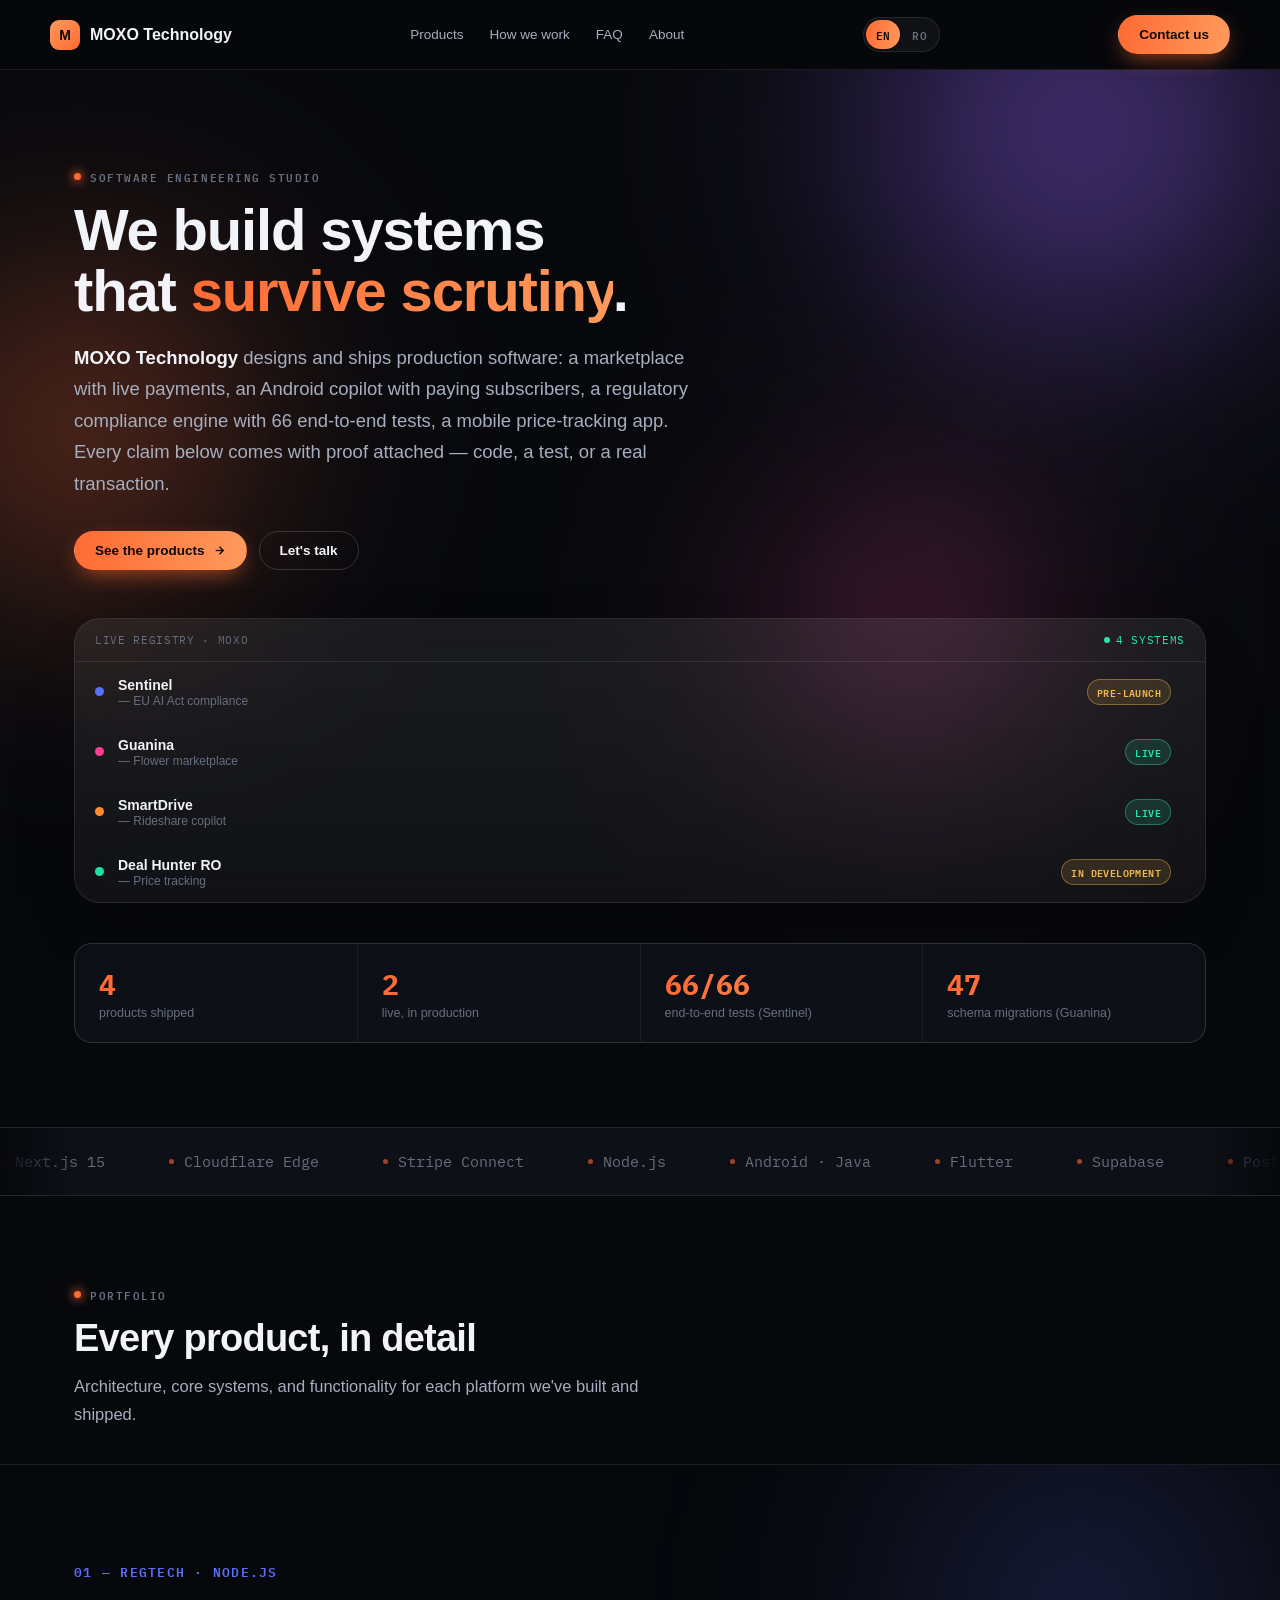
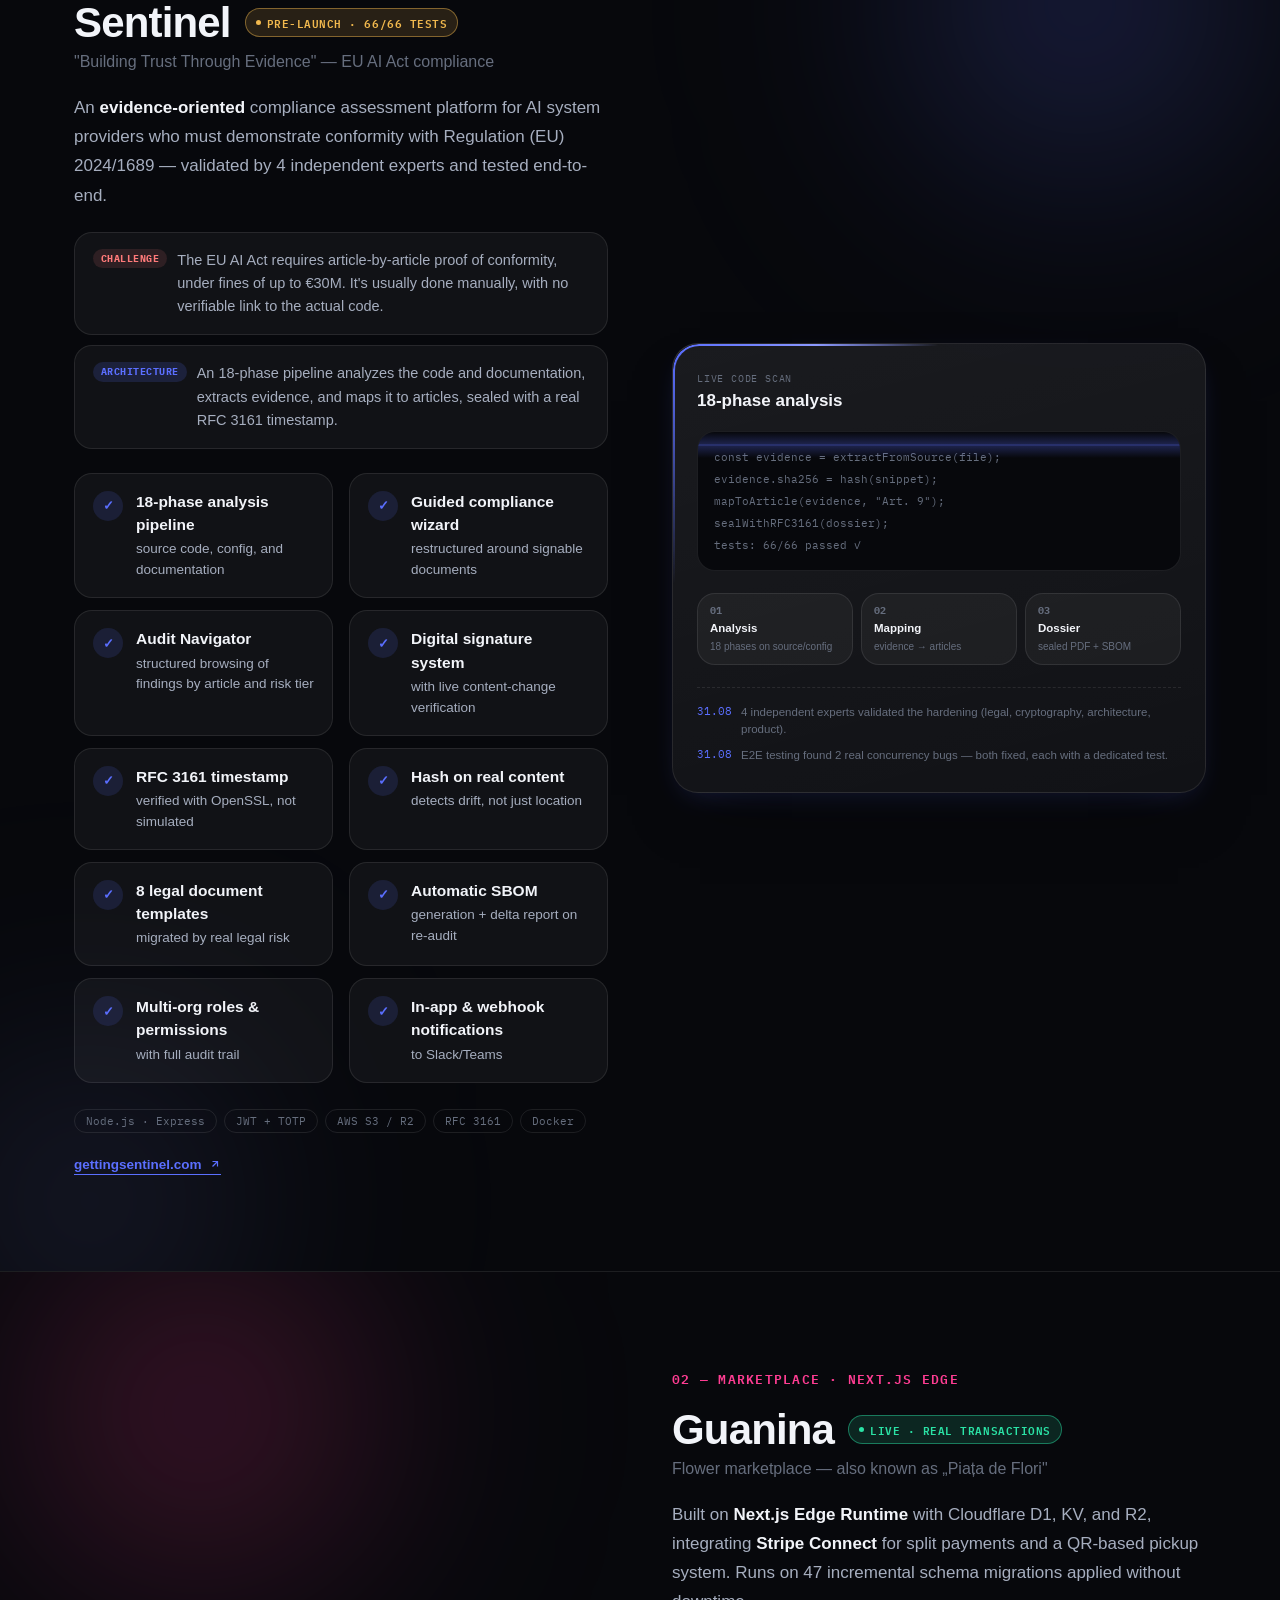
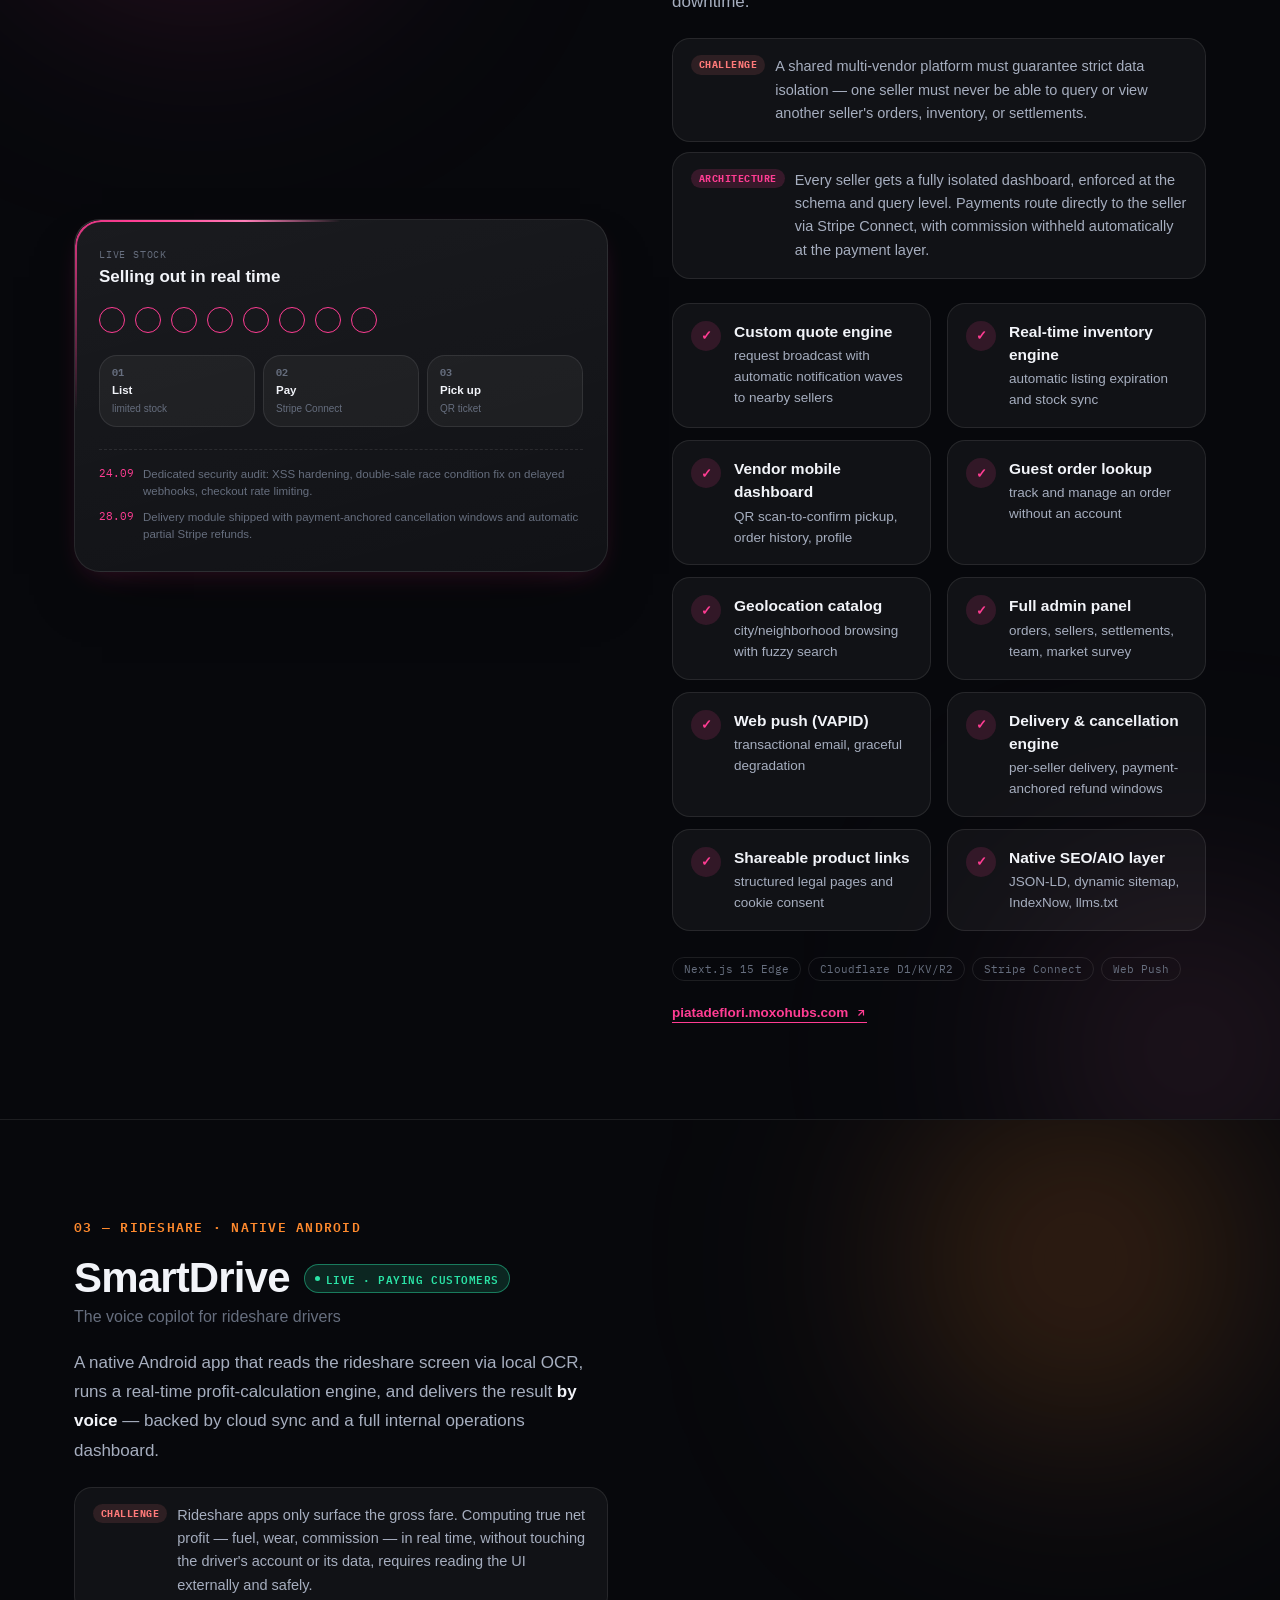
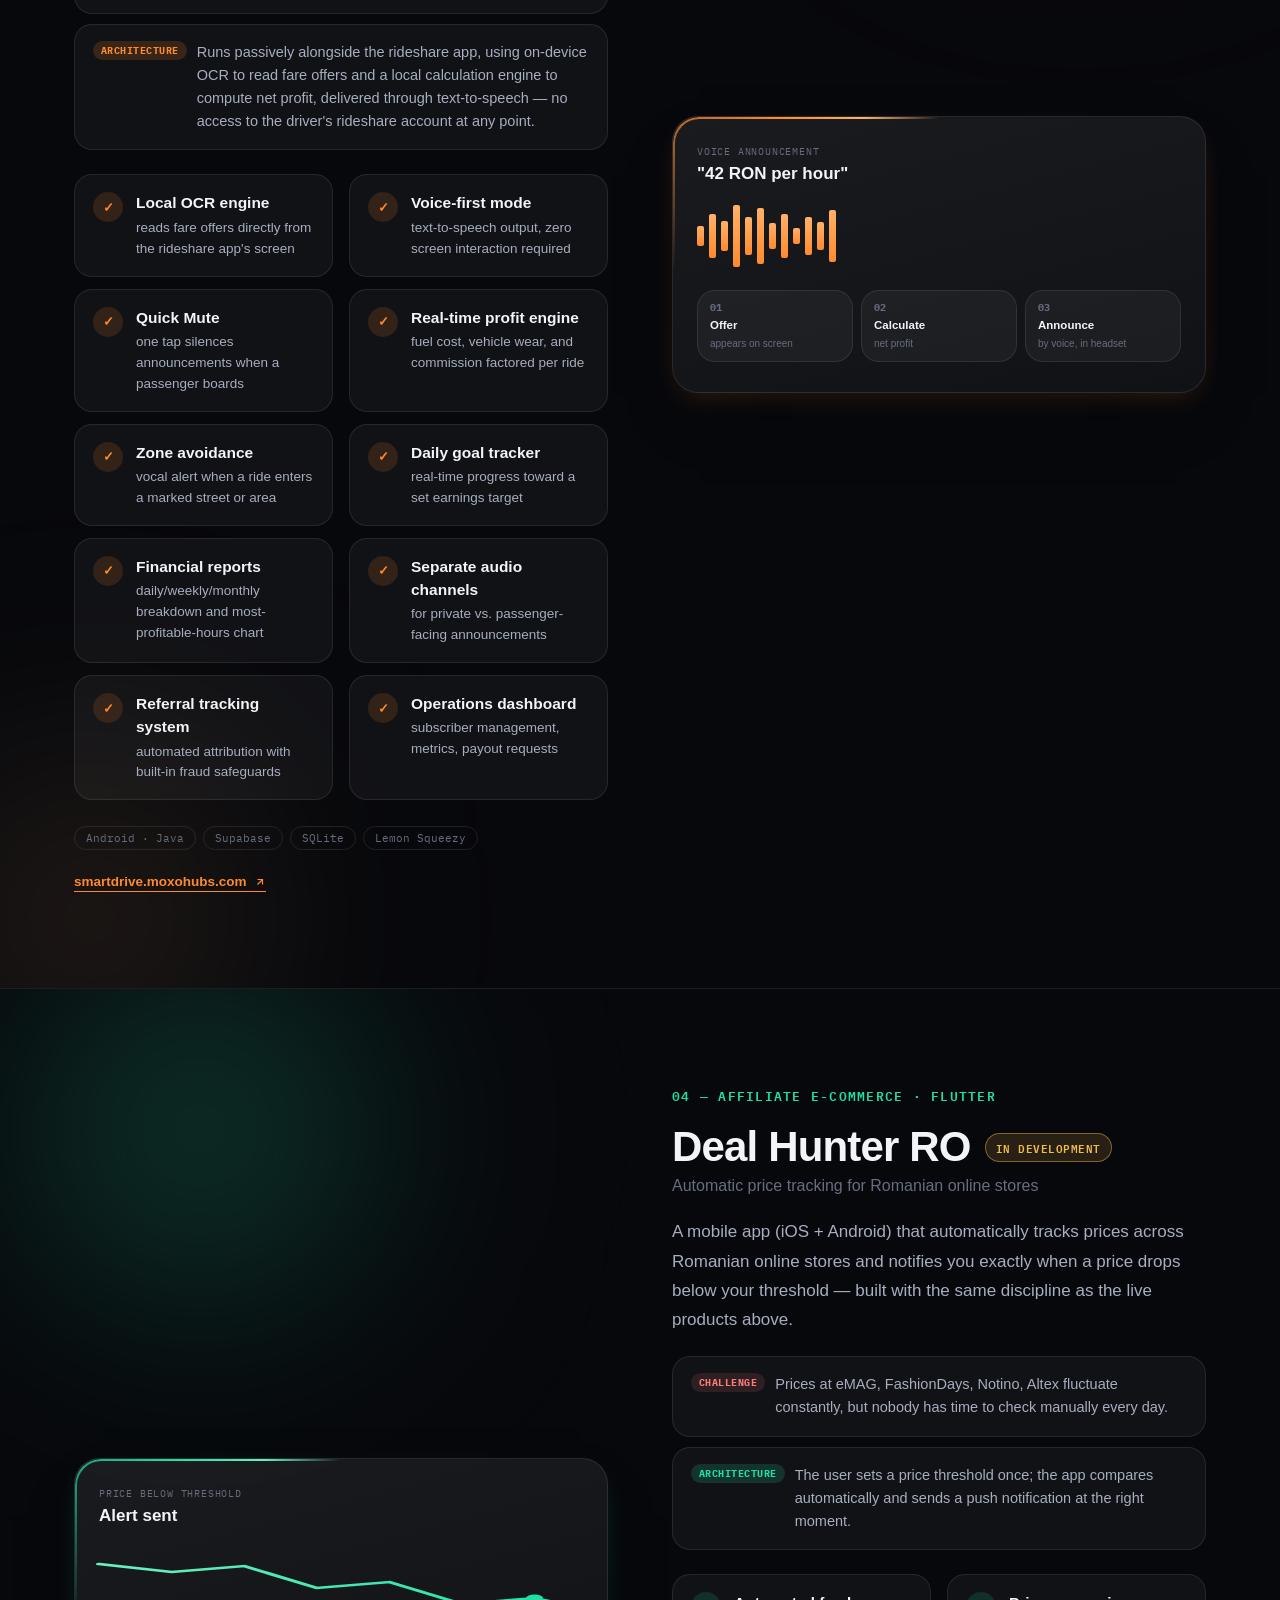
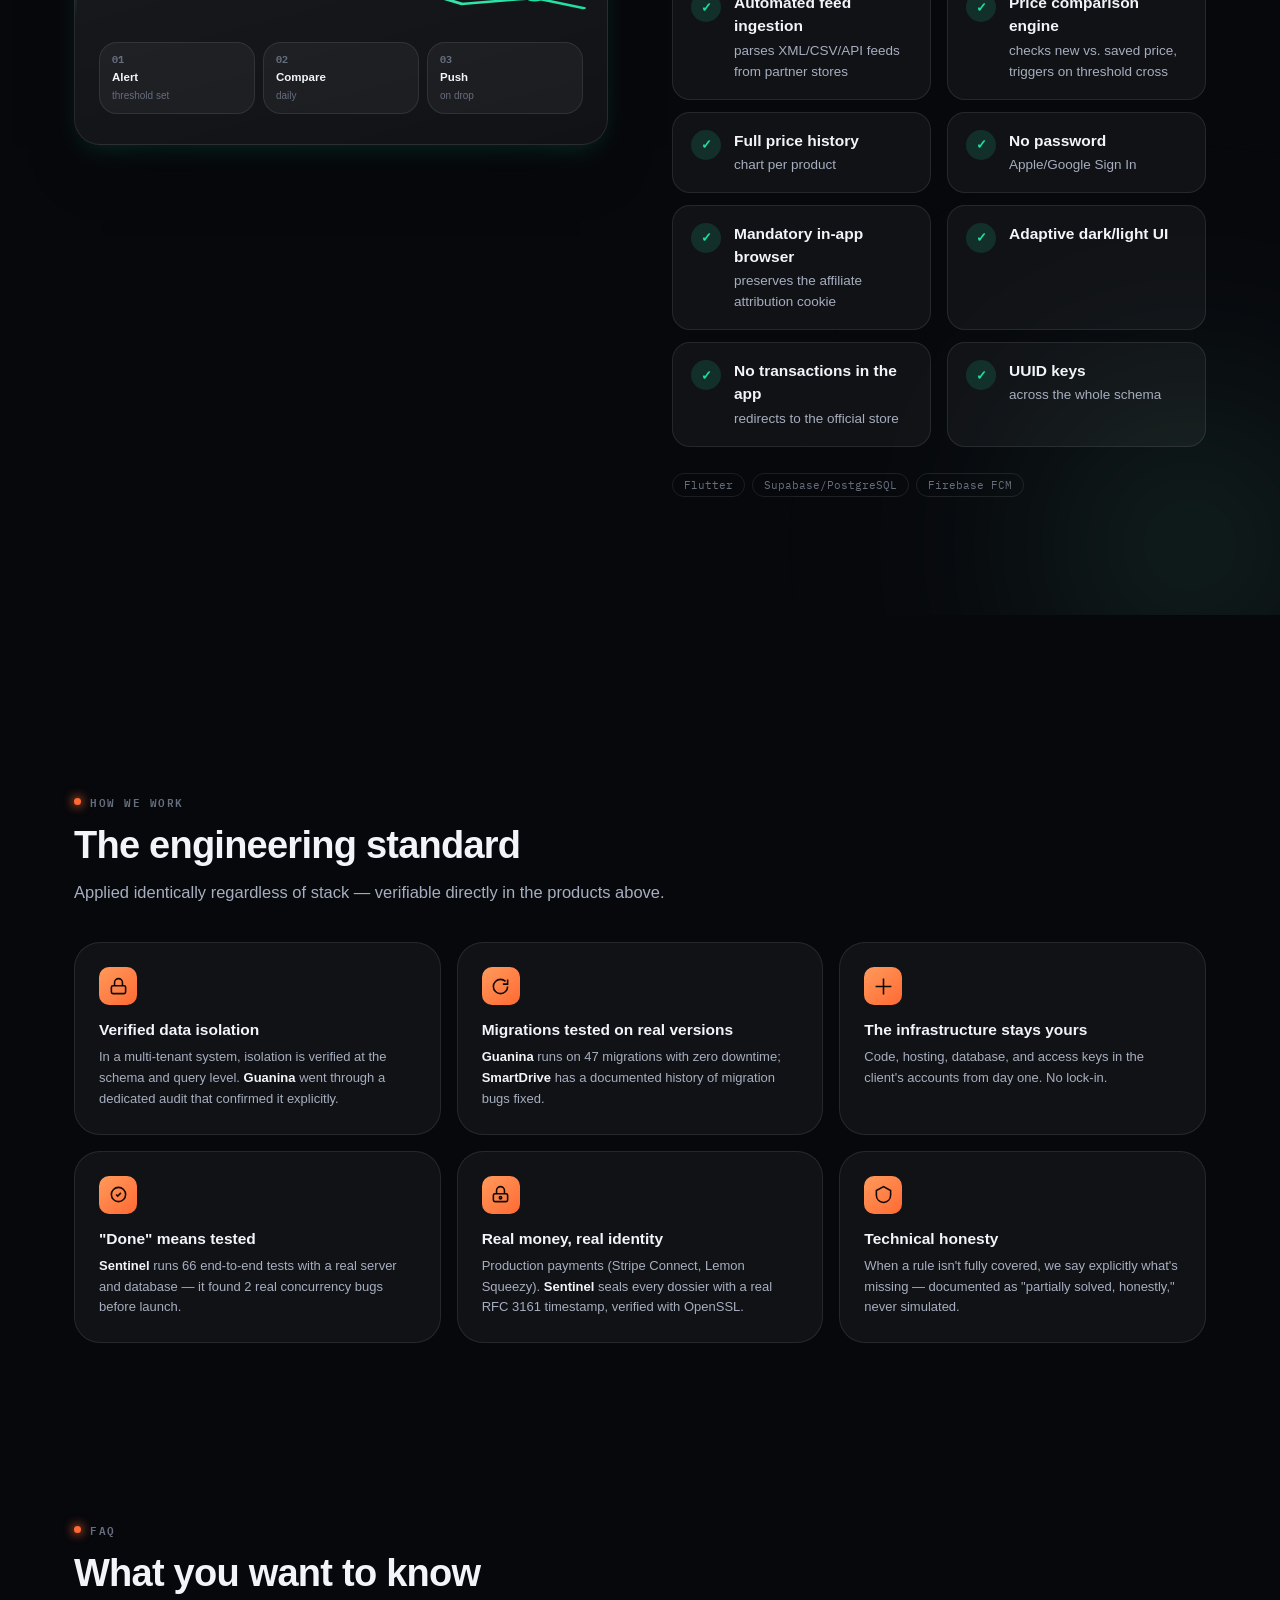
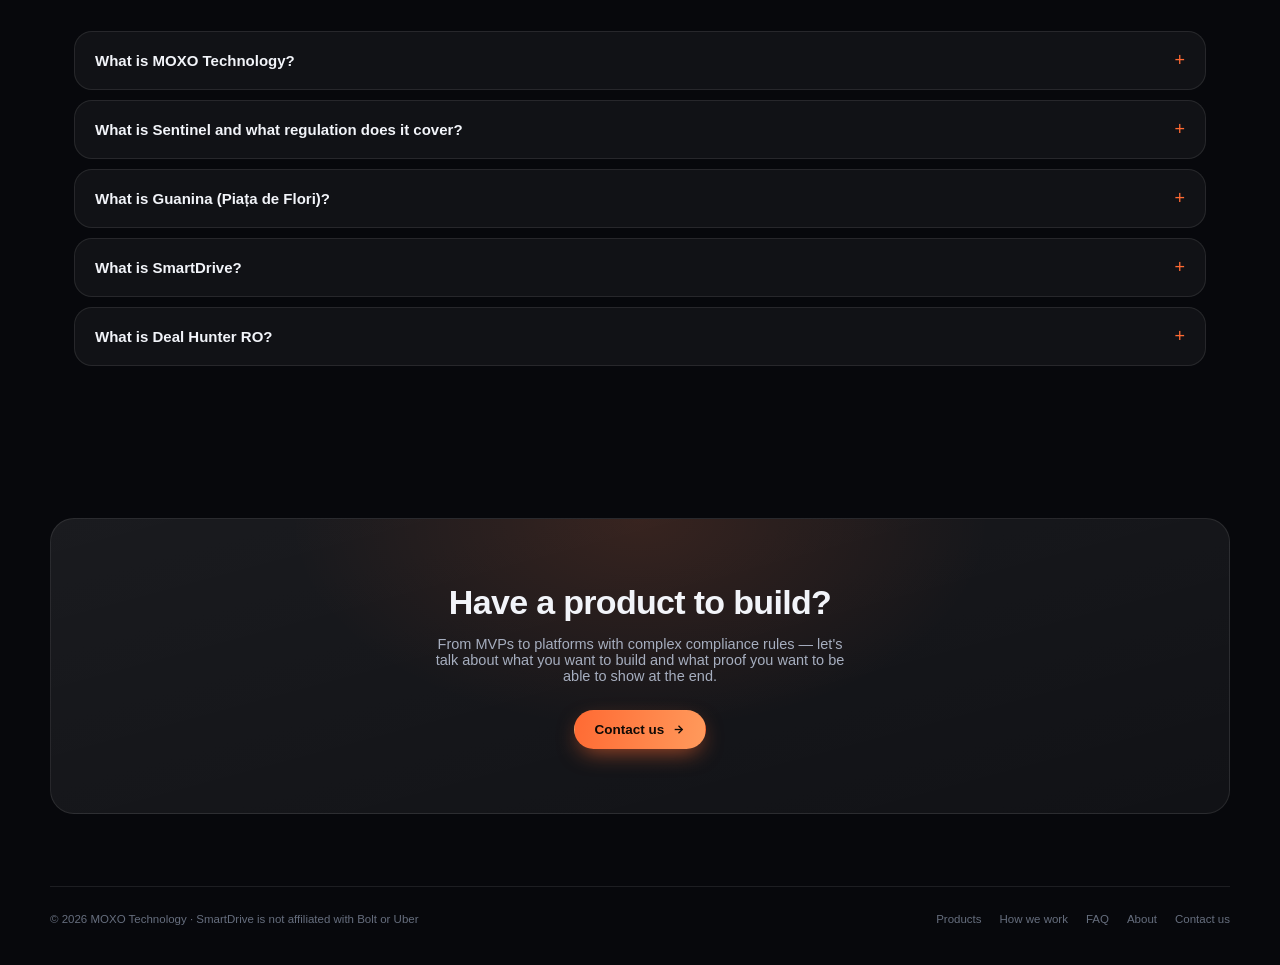
==== commit 2d2f4174: "Pivot spre design organic tip Attio/Framer, simplifica layout-ul La cererea explicita de a abandona " ====
--- a/index.html
+++ b/index.html
@@ -3,7 +3,7 @@
 <head>
 <meta charset="utf-8">
 <meta name="viewport" content="width=device-width, initial-scale=1">
-<title>MOXO Technology — dosar tehnic: Sentinel, Guanina, SmartDrive, Deal Hunter RO</title>
+<title>MOXO Technology — software engineering studio: Sentinel, Guanina, SmartDrive, Deal Hunter RO</title>
 <meta name="description" content="MOXO Technology proiectează și livrează software de producție: Sentinel (conformitate EU AI Act, 66 teste end-to-end, 4 experți independenți), Guanina (marketplace flori, live, 47 migrări), SmartDrive (copilot rideshare, live, clienți plătitori), Deal Hunter RO (tracking prețuri). Fiecare afirmație are o dovadă atașată.">
 <meta name="keywords" content="MOXO Technology, dezvoltator full-stack, SmartDrive, copilot Bolt Uber, Sentinel EU AI Act, platforma conformitate AI, Guanina piata de flori, Deal Hunter RO, marketplace flori, tracking preturi, Next.js Cloudflare, dezvoltare aplicatii mobile Romania">
 <meta name="robots" content="index, follow, max-image-preview:large">
@@ -129,28 +129,28 @@
   "mainEntity": [
     {
       "@type": "Question",
-      "name": "Ce este MOXO Technology?",
-      "acceptedAnswer": {"@type":"Answer","text":"MOXO Technology este un studio independent de dezvoltare software care proiectează și construiește aplicații full-stack complete — de la copiloți mobili pentru șoferi de rideshare, până la platforme de conformitate reglementară și marketplace-uri B2C cu plăți integrate."}
+      "name": "What is MOXO Technology?",
+      "acceptedAnswer": {"@type":"Answer","text":"MOXO Technology designs and builds complete full-stack applications — a live marketplace with real payments, a mobile copilot with paying subscribers, a compliance platform tested end-to-end, a price-tracking app. Every product is documented with verifiable evidence."}
     },
     {
       "@type": "Question",
-      "name": "Ce este SmartDrive?",
-      "acceptedAnswer": {"@type":"Answer","text":"SmartDrive este o aplicație Android nativă care funcționează ca un copilot vocal pentru șoferii de rideshare (Bolt, Uber). Calculează în timp real câștigul net al fiecărei curse, după combustibil și comision, și anunță vocal dacă merită acceptată — fără să interfereze cu aplicația de rideshare."}
+      "name": "What is Sentinel and what regulation does it cover?",
+      "acceptedAnswer": {"@type":"Answer","text":"Sentinel is a compliance platform for the EU AI Act (Regulation (EU) 2024/1689). It analyzes source code and documentation to generate evidence mapped to the regulation's articles, tested with 66 end-to-end tests and validated by 4 independent experts."}
     },
     {
       "@type": "Question",
-      "name": "Ce este Sentinel și ce reglementare acoperă?",
-      "acceptedAnswer": {"@type":"Answer","text":"Sentinel este o platformă de conformitate pentru EU AI Act (Regulation (EU) 2024/1689), regulamentul european privind inteligența artificială. Analizează codul sursă, configurațiile și documentația sistemelor AI pentru a genera dovezi de conformitate mapate direct pe articolele regulamentului, inclusiv dosare pregătite pentru evaluare Notified Body."}
+      "name": "What is Guanina (Piața de Flori)?",
+      "acceptedAnswer": {"@type":"Answer","text":"Guanina is a live marketplace where florists list bouquets with limited stock, customers pay via Stripe Connect and pick up their order with a QR ticket. It runs on 47 production migrations and passed a publicly documented security audit."}
     },
     {
       "@type": "Question",
-      "name": "Ce este Guanina (Piața de Flori)?",
-      "acceptedAnswer": {"@type":"Answer","text":"Guanina este un marketplace unde florăriile își listează buchetele cu stoc limitat, iar clienții cumpără online cu plată card prin Stripe și ridică produsul fizic de la stand pe baza unui bilet QR. Fiecare florărie vede și gestionează exclusiv propriile comenzi."}
+      "name": "What is SmartDrive?",
+      "acceptedAnswer": {"@type":"Answer","text":"SmartDrive is a live native Android app with paying subscribers that calculates the real-time net profit of every rideshare trip and announces by voice whether it's worth accepting."}
     },
     {
       "@type": "Question",
-      "name": "Ce este Deal Hunter RO?",
-      "acceptedAnswer": {"@type":"Answer","text":"Deal Hunter RO este o aplicație mobilă pentru iOS și Android care urmărește automat prețurile produselor din magazinele online românești (eMAG, FashionDays, Notino, Altex) și trimite notificări push când prețul scade sub pragul setat de utilizator."}
+      "name": "What is Deal Hunter RO?",
+      "acceptedAnswer": {"@type":"Answer","text":"Deal Hunter RO is a mobile app in development for iOS and Android that automatically tracks prices across Romanian online stores and sends push notifications when prices drop below your threshold."}
     }
   ]
 }
@@ -183,6 +183,7 @@
     <div class="hero-grid" aria-hidden="true"></div>
     <div class="hero-glow g1" aria-hidden="true"></div>
     <div class="hero-glow g2" aria-hidden="true"></div>
+    <div class="hero-glow g3" aria-hidden="true"></div>
     <div class="wrap">
       <div class="hero-inner">
         <div class="eyebrow" data-i18n="hero.eyebrow">Software engineering studio</div>
@@ -232,13 +233,20 @@
       </div>
 
       <div class="statstrip">
-        <div class="stat"><div class="n">4</div><div class="l" data-i18n="stat.1">products shipped</div></div>
-        <div class="stat"><div class="n">2</div><div class="l" data-i18n="stat.2">live, in production</div></div>
-        <div class="stat"><div class="n">66/66</div><div class="l" data-i18n="stat.3">end-to-end tests (Sentinel)</div></div>
-        <div class="stat"><div class="n">47</div><div class="l" data-i18n="stat.4">schema migrations (Guanina)</div></div>
+        <div class="stat"><div class="n" data-count="4">0</div><div class="l" data-i18n="stat.1">products shipped</div></div>
+        <div class="stat"><div class="n" data-count="2">0</div><div class="l" data-i18n="stat.2">live, in production</div></div>
+        <div class="stat"><div class="n" data-count="66" data-suffix="/66">0</div><div class="l" data-i18n="stat.3">end-to-end tests (Sentinel)</div></div>
+        <div class="stat"><div class="n" data-count="47">0</div><div class="l" data-i18n="stat.4">schema migrations (Guanina)</div></div>
       </div>
     </div>
   </header>
+
+  <div class="marquee" aria-hidden="true">
+    <div class="marquee-track">
+      <span>Next.js 15</span><span>Cloudflare Edge</span><span>Stripe Connect</span><span>Node.js</span><span>Android · Java</span><span>Flutter</span><span>Supabase</span><span>PostgreSQL</span><span>RFC 3161</span><span>JWT + TOTP</span><span>Firebase FCM</span><span>Docker</span>
+      <span>Next.js 15</span><span>Cloudflare Edge</span><span>Stripe Connect</span><span>Node.js</span><span>Android · Java</span><span>Flutter</span><span>Supabase</span><span>PostgreSQL</span><span>RFC 3161</span><span>JWT + TOTP</span><span>Firebase FCM</span><span>Docker</span>
+    </div>
+  </div>
 
   <section class="section" id="produse" aria-labelledby="produse-h">
     <div class="wrap">
@@ -250,7 +258,7 @@
     </div>
 
     <!-- SENTINEL -->
-    <article class="showcase c-sentinel layout-banner" id="sentinel" style="--gx:80%;" itemscope itemtype="https://schema.org/SoftwareApplication">
+    <article class="showcase c-sentinel" id="sentinel" style="--gx:80%;" itemscope itemtype="https://schema.org/SoftwareApplication">
       <meta itemprop="applicationCategory" content="BusinessApplication">
       <div class="wrap">
         <div class="showcase-grid">
@@ -314,7 +322,7 @@
     </article>
 
     <!-- GUANINA -->
-    <article class="showcase c-guanina layout-mirror" id="guanina" style="--gx:20%;" itemscope itemtype="https://schema.org/SoftwareApplication">
+    <article class="showcase c-guanina rev" id="guanina" style="--gx:20%;" itemscope itemtype="https://schema.org/SoftwareApplication">
       <meta itemprop="applicationCategory" content="ShoppingApplication">
       <div class="wrap">
         <div class="showcase-grid">
@@ -372,7 +380,7 @@
     </article>
 
     <!-- SMARTDRIVE -->
-    <article class="showcase c-smartdrive layout-wide" id="smartdrive" style="--gx:80%;" itemscope itemtype="https://schema.org/SoftwareApplication">
+    <article class="showcase c-smartdrive" id="smartdrive" style="--gx:80%;" itemscope itemtype="https://schema.org/SoftwareApplication">
       <meta itemprop="applicationCategory" content="TravelApplication">
       <meta itemprop="operatingSystem" content="Android">
       <div class="wrap">
@@ -427,7 +435,7 @@
     </article>
 
     <!-- DEAL HUNTER RO -->
-    <article class="showcase c-dealhunter layout-stack" id="dealhunter" style="--gx:20%;" itemscope itemtype="https://schema.org/SoftwareApplication">
+    <article class="showcase c-dealhunter rev" id="dealhunter" style="--gx:20%;" itemscope itemtype="https://schema.org/SoftwareApplication">
       <meta itemprop="applicationCategory" content="ShoppingApplication">
       <meta itemprop="operatingSystem" content="iOS, Android">
       <div class="wrap">
--- a/assets/style.css
+++ b/assets/style.css
@@ -10,7 +10,7 @@
   --brand:#FF6A33; --brand-2:#FF9A5C;
   --verified:#2BE3A6; --verified-soft:rgba(43,227,166,.14);
   --pending:#F2B94E; --pending-soft:rgba(242,185,78,.14);
-  --r:18px; --r-sm:12px;
+  --r:26px; --r-sm:18px;
 }
 
 .showcase.c-sentinel{--accent:#5B6FFF; --accent-2:#8D9AFF;}
@@ -59,18 +59,20 @@
 /* ---------- hero ---------- */
 .hero{padding:56px 0 60px; position:relative; overflow:hidden;}
 @media(min-width:760px){.hero{padding:96px 0 84px;}}
-.hero-glow{position:absolute; z-index:0; border-radius:50%; filter:blur(80px); pointer-events:none;}
-.hero-glow.g1{width:340px; height:340px; top:-140px; right:-80px; background:radial-gradient(circle, var(--brand), transparent 70%); opacity:.4; animation:float1 12s ease-in-out infinite;}
-.hero-glow.g2{width:260px; height:260px; top:160px; left:-100px; background:radial-gradient(circle, #5B6FFF, transparent 70%); opacity:.25; animation:float1 15s ease-in-out infinite reverse;}
-@keyframes float1{0%,100%{transform:translate(0,0);} 50%{transform:translate(-16px,20px);}}
-@media(min-width:760px){.hero-glow.g1{width:520px; height:520px; top:-220px; right:-100px;} .hero-glow.g2{width:380px; height:380px; top:200px; left:-140px;}}
-
-.hero-grid{position:absolute; inset:0; z-index:-1; opacity:.35; pointer-events:none;
-  background-image:linear-gradient(var(--line) 1px, transparent 1px), linear-gradient(90deg, var(--line) 1px, transparent 1px);
-  background-size:38px 38px;
-  -webkit-mask-image:radial-gradient(700px 420px at 50% 0%, #000 0%, transparent 75%);
-  mask-image:radial-gradient(700px 420px at 50% 0%, #000 0%, transparent 75%);
-}
+/* organic gradient mesh - blob-uri mari, moi, multicolore */
+.hero-glow{position:absolute; z-index:0; border-radius:50%; filter:blur(90px); pointer-events:none; mix-blend-mode:screen;}
+.hero-glow.g1{width:440px; height:440px; top:-160px; right:-60px; background:radial-gradient(circle, #8B5CF6, transparent 70%); opacity:.55; animation:float1 16s ease-in-out infinite;}
+.hero-glow.g2{width:380px; height:380px; top:80px; left:-120px; background:radial-gradient(circle, #FF6A33, transparent 70%); opacity:.4; animation:float1 19s ease-in-out infinite reverse;}
+.hero-glow.g3{width:320px; height:320px; top:260px; right:120px; background:radial-gradient(circle, #EC4899, transparent 70%); opacity:.35; animation:float1 21s ease-in-out infinite; animation-delay:-6s;}
+@keyframes float1{0%,100%{transform:translate(0,0) scale(1);} 50%{transform:translate(-24px,28px) scale(1.06);}}
+@media(min-width:760px){
+  .hero-glow.g1{width:640px; height:640px; top:-260px; right:-120px;}
+  .hero-glow.g2{width:520px; height:520px; top:100px; left:-180px;}
+  .hero-glow.g3{width:420px; height:420px; top:340px; right:160px;}
+}
+@media(max-width:640px){.hero-glow.g3{display:none;}}
+
+.hero-grid{position:absolute; inset:0; z-index:-1; opacity:.5; pointer-events:none; background:var(--bg);}
 
 .hero-inner{position:relative; z-index:1; max-width:680px;}
 h1.hero-title{font-weight:800; font-size:clamp(32px,6.6vw,58px); line-height:1.05; letter-spacing:-.02em; margin:0 0 20px; text-wrap:balance;}
@@ -105,8 +107,20 @@
 .statstrip{display:grid; grid-template-columns:repeat(2,1fr); gap:1px; background:var(--line); border:1px solid var(--line); border-radius:var(--r-sm); overflow:hidden; margin-top:40px;}
 @media(min-width:640px){.statstrip{grid-template-columns:repeat(4,1fr);}}
 .stat{background:var(--surface); padding:16px 18px;}
-.stat .n{font-family:ui-monospace,"IBM Plex Mono",monospace; font-weight:700; font-size:22px; background:linear-gradient(100deg,var(--brand),var(--brand-2)); -webkit-background-clip:text; background-clip:text; color:transparent;}
+.stat .n{font-family:ui-monospace,"IBM Plex Mono",monospace; font-weight:700; font-size:22px; background:linear-gradient(100deg,var(--brand),var(--brand-2)); -webkit-background-clip:text; background-clip:text; color:transparent; font-variant-numeric:tabular-nums;}
 .stat .l{font-size:11.5px; color:var(--ink-faint); margin-top:3px;}
+@media(min-width:1024px){.stat{padding:22px 24px;} .stat .n{font-size:28px;} .stat .l{font-size:12.5px;}}
+
+/* ---------- tech marquee band ---------- */
+.marquee{border-top:1px solid var(--line); border-bottom:1px solid var(--line); background:var(--surface); overflow:hidden; padding:18px 0; position:relative;}
+.marquee::before, .marquee::after{content:""; position:absolute; top:0; bottom:0; width:80px; z-index:2; pointer-events:none;}
+.marquee::before{left:0; background:linear-gradient(90deg, var(--bg), transparent);}
+.marquee::after{right:0; background:linear-gradient(270deg, var(--bg), transparent);}
+.marquee-track{display:flex; gap:48px; width:max-content; animation:marquee 32s linear infinite;}
+.marquee-track span{font-family:ui-monospace,"IBM Plex Mono",monospace; font-size:13px; color:var(--ink-faint); white-space:nowrap; display:flex; align-items:center; gap:10px;}
+.marquee-track span::before{content:""; width:5px; height:5px; border-radius:50%; background:var(--brand); opacity:.6;}
+@keyframes marquee{from{transform:translateX(0);} to{transform:translateX(-50%);}}
+@media(min-width:1024px){.marquee{padding:24px 0;} .marquee-track{gap:64px;} .marquee-track span{font-size:14.5px;}}
 
 /* ---------- generic section ---------- */
 .section{padding:60px 0;}
@@ -119,67 +133,75 @@
 .section.tint::before{content:""; position:absolute; inset:0; z-index:-1; background:radial-gradient(600px 340px at 15% 0%, color-mix(in srgb, var(--tint,#5B6FFF) 8%, transparent), transparent 70%);}
 
 /* ---------- product showcase ---------- */
-.showcase{padding:52px 0; border-top:1px solid var(--line); position:relative;}
-.showcase::before{content:""; position:absolute; inset:0; z-index:-1; pointer-events:none; background:radial-gradient(560px 360px at var(--gx,20%) 10%, color-mix(in srgb, var(--accent) 7%, transparent), transparent 72%);}
-@media(min-width:760px){.showcase{padding:76px 0;}}
-.showcase-grid{display:grid; grid-template-columns:1fr; gap:32px; align-items:start;}
+.showcase{padding:64px 0; border-top:1px solid var(--line); position:relative; overflow:hidden;}
+.showcase::before{
+  content:""; position:absolute; z-index:-1; pointer-events:none; border-radius:50%; filter:blur(100px);
+  width:520px; height:520px; top:-120px; right:calc(50% - 700px);
+  background:radial-gradient(circle, var(--accent), transparent 68%); opacity:.28; mix-blend-mode:screen;
+}
+.showcase::after{
+  content:""; position:absolute; z-index:-1; pointer-events:none; border-radius:50%; filter:blur(110px);
+  width:420px; height:420px; bottom:-140px; left:calc(50% - 760px);
+  background:radial-gradient(circle, var(--accent-2), transparent 68%); opacity:.2; mix-blend-mode:screen;
+}
+.showcase.rev::before{right:auto; left:calc(50% - 700px);}
+.showcase.rev::after{left:auto; right:calc(50% - 760px);}
+@media(min-width:760px){.showcase{padding:96px 0;}}
+.showcase-grid{display:grid; grid-template-columns:1fr; gap:36px; align-items:center;}
 @media(min-width:900px){
-  .showcase-grid{grid-template-columns:1fr 1fr; gap:56px; align-items:center;}
-
-  /* layout-mirror: visual on the left, content on the right (Guanina) */
-  .showcase.layout-mirror .showcase-grid{direction:rtl;}
-  .showcase.layout-mirror .showcase-grid > *{direction:ltr;}
-
-  /* layout-wide: content narrower, visual dominant (SmartDrive) */
-  .showcase.layout-wide .showcase-grid{grid-template-columns:.82fr 1.18fr;}
-
-  /* layout-banner: visual as a full-width console banner on top, content in wide columns below (Sentinel) */
-  .showcase.layout-banner .showcase-grid{grid-template-columns:1fr; gap:40px;}
-  .showcase.layout-banner .showcase-grid{display:flex; flex-direction:column;}
-  .showcase.layout-banner .sc-visual{order:-1; max-width:none;}
-  .showcase.layout-banner .sc-main{display:grid; grid-template-columns:1.1fr .9fr; gap:48px; align-items:start;}
-  .showcase.layout-banner .sc-feats{column-count:1;}
-
-  /* layout-stack: everything centered, visual as a wide banner below a narrow text column (Deal Hunter) */
-  .showcase.layout-stack .showcase-grid{grid-template-columns:1fr; display:flex; flex-direction:column; align-items:center; gap:36px;}
-  .showcase.layout-stack .sc-main{max-width:640px; text-align:center;}
-  .showcase.layout-stack .sc-callouts{text-align:left;}
-  .showcase.layout-stack .sc-feats{text-align:left; max-width:520px; margin-left:auto; margin-right:auto;}
-  .showcase.layout-stack .sc-tags{justify-content:center;}
-  .showcase.layout-stack .sc-visual{width:100%; max-width:820px;}
+  .showcase-grid{grid-template-columns:1fr 1fr; gap:64px;}
+  .showcase.rev .showcase-grid{direction:rtl;}
+  .showcase.rev .showcase-grid > *{direction:ltr;}
 }
 
 .sc-kicker{font-family:ui-monospace,"IBM Plex Mono",monospace; font-size:11px; font-weight:600; color:var(--accent); letter-spacing:.1em; text-transform:uppercase; margin-bottom:12px;}
+@media(min-width:1024px){.sc-kicker{font-size:12.5px; margin-bottom:16px;}}
 .sc-title{display:flex; align-items:center; gap:14px; flex-wrap:wrap; margin-bottom:6px;}
 .sc-title h3{font-weight:800; font-size:clamp(26px,4vw,36px); margin:0; letter-spacing:-.02em;}
+@media(min-width:1024px){.sc-title h3{font-size:42px;}}
 .sc-status{font-family:ui-monospace,"IBM Plex Mono",monospace; font-size:10.5px; font-weight:600; letter-spacing:.05em; text-transform:uppercase; padding:4px 10px; border-radius:99px; border:1px solid; display:inline-flex; align-items:center; gap:6px;}
 .sc-status.live{color:var(--verified); border-color:color-mix(in srgb, var(--verified) 45%, transparent); background:var(--verified-soft);}
 .sc-status.dev{color:var(--pending); border-color:color-mix(in srgb, var(--pending) 45%, transparent); background:var(--pending-soft);}
 .sc-status .dot{width:5px; height:5px; border-radius:50%; background:currentColor;}
 .sc-status.live .dot{animation:blip 1.8s ease-in-out infinite;}
 .sc-tagline{font-size:14px; color:var(--ink-faint); margin:0 0 18px;}
+@media(min-width:1024px){.sc-tagline{font-size:16px; margin-bottom:22px;}}
 .sc-pitch{font-size:15.5px; line-height:1.7; color:var(--ink-soft); margin:0 0 22px; max-width:52ch;}
 .sc-pitch strong{color:var(--ink); font-weight:600;}
 @media(min-width:1024px){.sc-pitch{font-size:17px; line-height:1.72; max-width:56ch;}}
 
 .sc-callouts{display:flex; flex-direction:column; gap:10px; margin-bottom:24px;}
 .sc-callout{display:flex; gap:10px; padding:12px 14px; background:var(--glass); border:1px solid var(--line); border-radius:var(--r-sm); font-size:13px; line-height:1.55; color:var(--ink-soft);}
+@media(min-width:1024px){.sc-callout{padding:16px 18px; font-size:14.5px; line-height:1.6;}}
 .sc-callout .tag{flex-shrink:0; font-family:ui-monospace,"IBM Plex Mono",monospace; font-size:9.5px; font-weight:700; letter-spacing:.05em; text-transform:uppercase; padding:2px 8px; border-radius:99px; height:fit-content; white-space:nowrap;}
 .sc-callout.problem .tag{color:#FF7A7A; background:rgba(255,122,122,.12);}
 .sc-callout.solution .tag{color:var(--accent); background:color-mix(in srgb, var(--accent) 16%, transparent);}
 
-.sc-feats{margin:0 0 22px; padding:0; list-style:none; display:flex; flex-direction:column; gap:13px;}
-.sc-feats li{font-size:13px; color:var(--ink-soft); line-height:1.5; display:flex; gap:9px; align-items:flex-start; break-inside:avoid;}
-.sc-feats li::before{content:"✓"; color:var(--accent); font-weight:700; flex-shrink:0; line-height:1.5; margin-top:1px;}
-.sc-feats li .ft{display:flex; flex-direction:column; gap:2px; min-width:0;}
-.sc-feats li b{color:var(--ink); font-weight:600; display:block;}
-.sc-feats li .ft-d{color:var(--ink-soft); font-size:12px; line-height:1.48; display:block;}
+.sc-feats{margin:0 0 26px; padding:0; list-style:none; display:grid; grid-template-columns:1fr; gap:10px;}
+.sc-feats li{
+  font-size:13.5px; color:var(--ink-soft); line-height:1.5;
+  display:grid; grid-template-columns:26px 1fr; gap:10px; align-items:start;
+  background:var(--glass); border:1px solid var(--line); border-radius:var(--r-sm);
+  padding:13px 15px; transition:border-color .15s ease, background .15s ease, transform .15s ease;
+}
+.sc-feats li:hover{border-color:color-mix(in srgb, var(--accent) 45%, transparent); background:color-mix(in srgb, var(--accent) 5%, var(--glass)); transform:translateY(-1px);}
+.sc-feats li::before{
+  content:"✓"; color:var(--accent); font-weight:700; flex-shrink:0; line-height:1;
+  width:26px; height:26px; border-radius:50%; display:flex; align-items:center; justify-content:center;
+  background:color-mix(in srgb, var(--accent) 14%, transparent); font-size:12px; margin-top:1px;
+}
+.sc-feats li .ft{display:flex; flex-direction:column; gap:3px; min-width:0;}
+.sc-feats li b{color:var(--ink); font-weight:700; display:block; font-size:14px;}
+.sc-feats li .ft-d{color:var(--ink-soft); font-size:12.5px; line-height:1.5; display:block;}
+@media(min-width:640px){.sc-feats.cols2{grid-template-columns:1fr 1fr; column-gap:14px;}}
 @media(min-width:1024px){
-  .sc-feats li{font-size:14px;}
-  .sc-feats li b{font-size:14.5px;}
-  .sc-feats li .ft-d{font-size:12.5px;}
-}
-@media(min-width:640px){.sc-feats.cols2{display:grid; grid-template-columns:1fr 1fr; column-gap:24px; row-gap:13px;}}
+  .sc-feats{gap:12px;}
+  .sc-feats li{padding:16px 18px; grid-template-columns:30px 1fr; gap:13px;}
+  .sc-feats li::before{width:30px; height:30px; font-size:13px;}
+  .sc-feats li b{font-size:15.5px;}
+  .sc-feats li .ft-d{font-size:13.5px; line-height:1.55;}
+  .sc-feats.cols2{column-gap:16px; row-gap:12px;}
+}
 
 .sc-tags{display:flex; flex-wrap:wrap; gap:7px; margin-bottom:22px;}
 .sc-tag{font-family:ui-monospace,"IBM Plex Mono",monospace; font-size:10.5px; color:var(--ink-faint); border:1px solid var(--line); border-radius:99px; padding:4px 11px;}
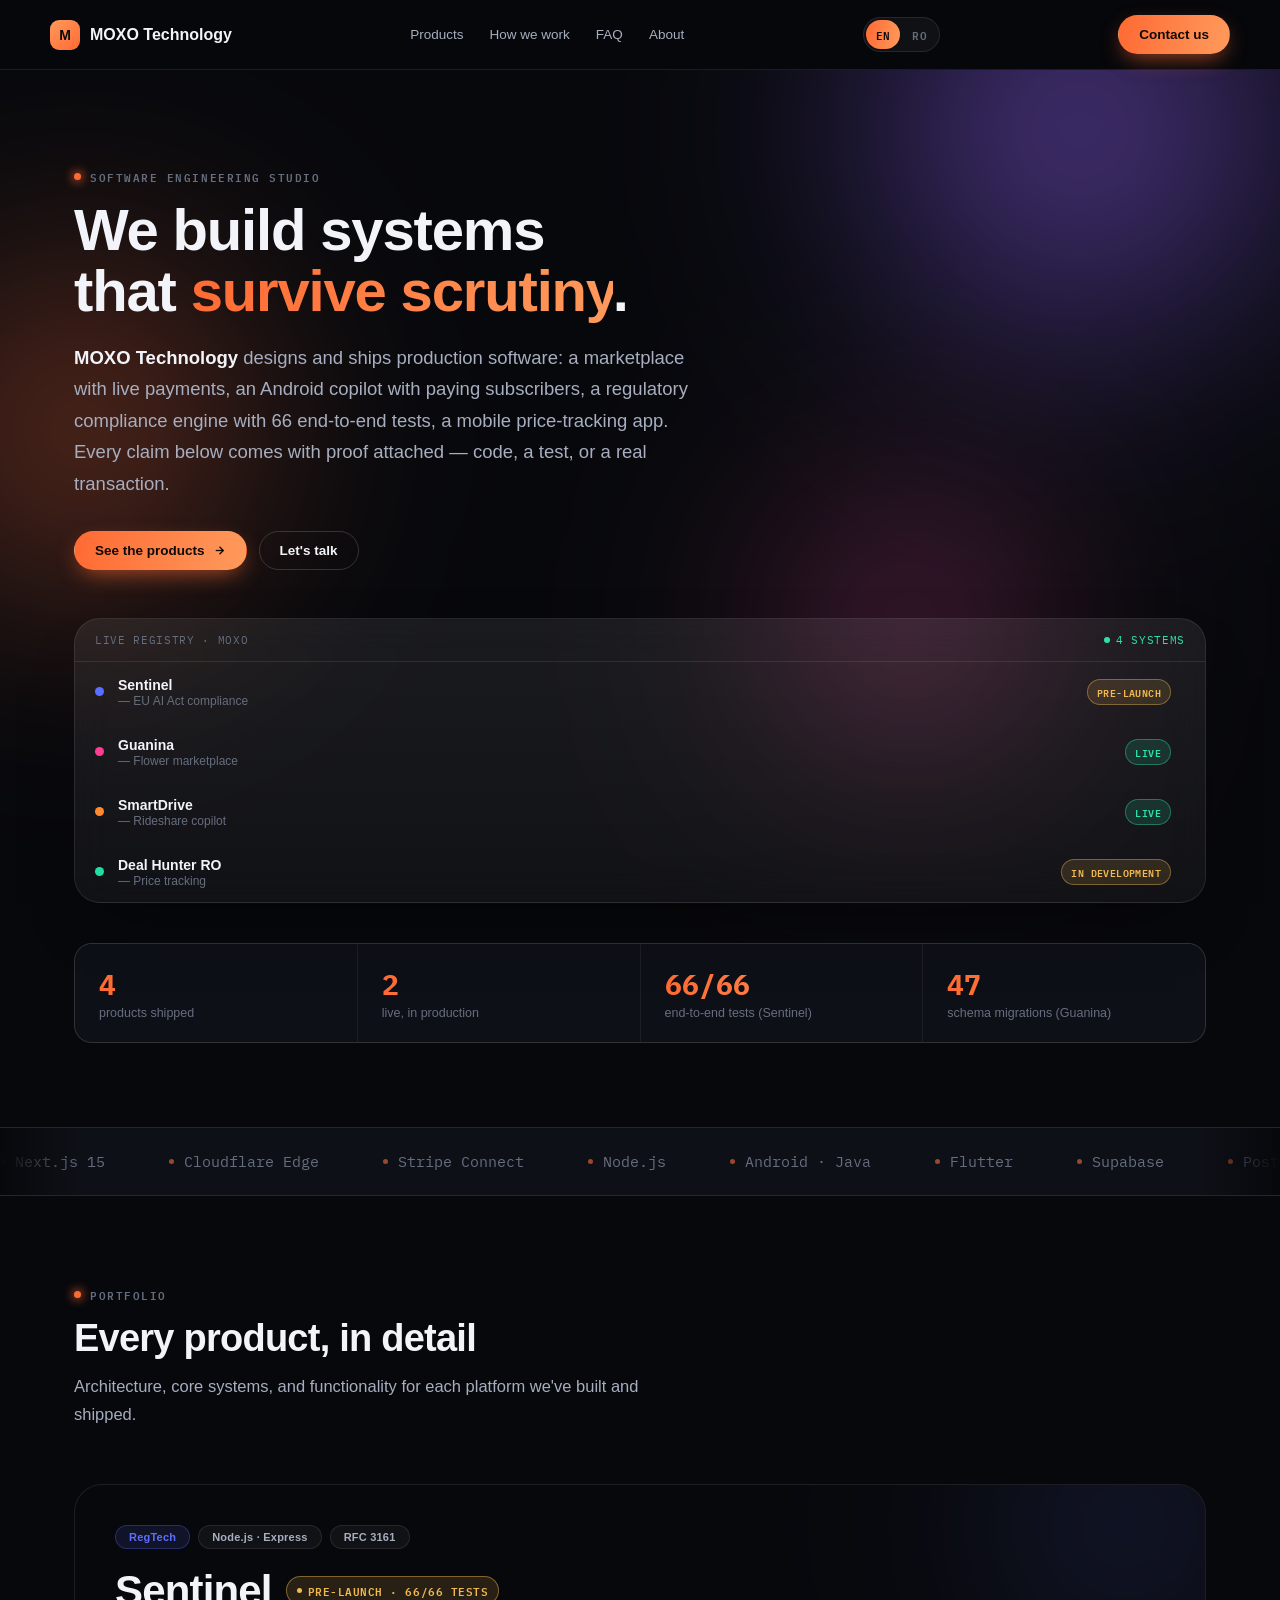
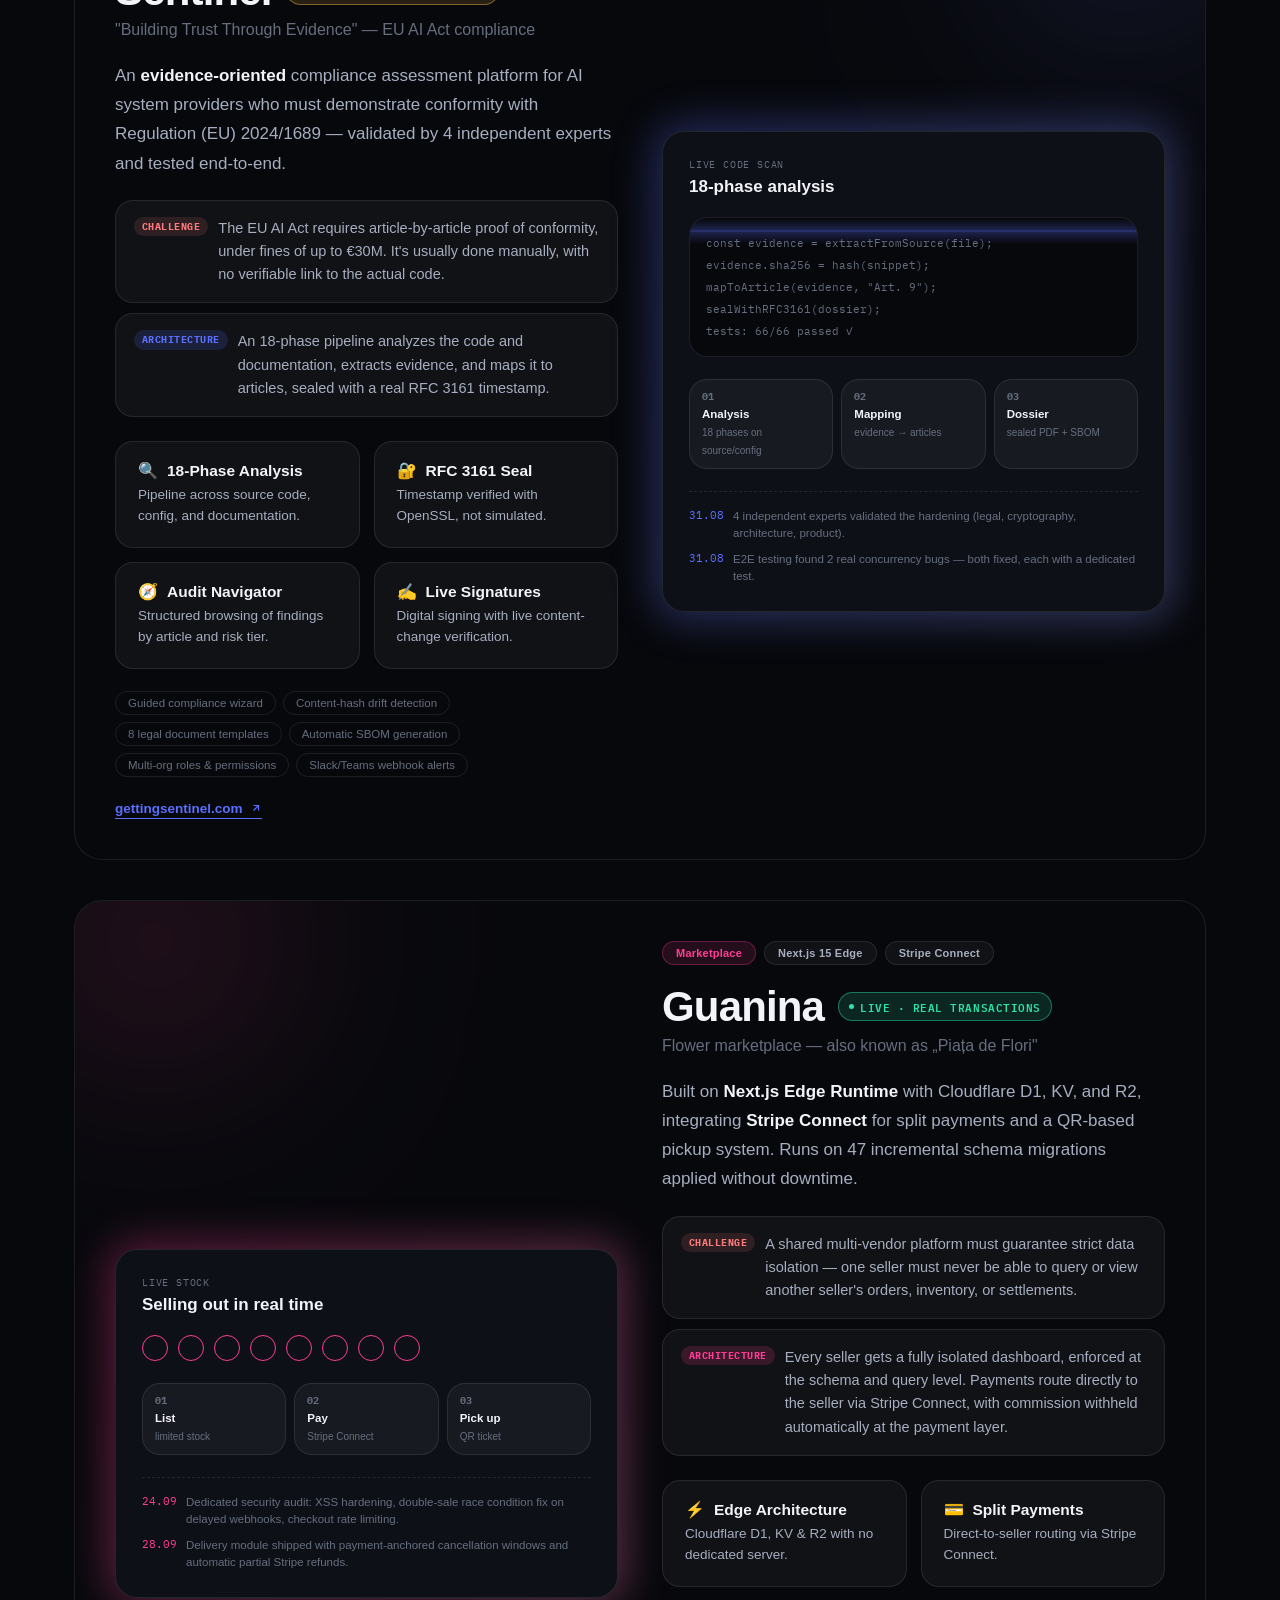
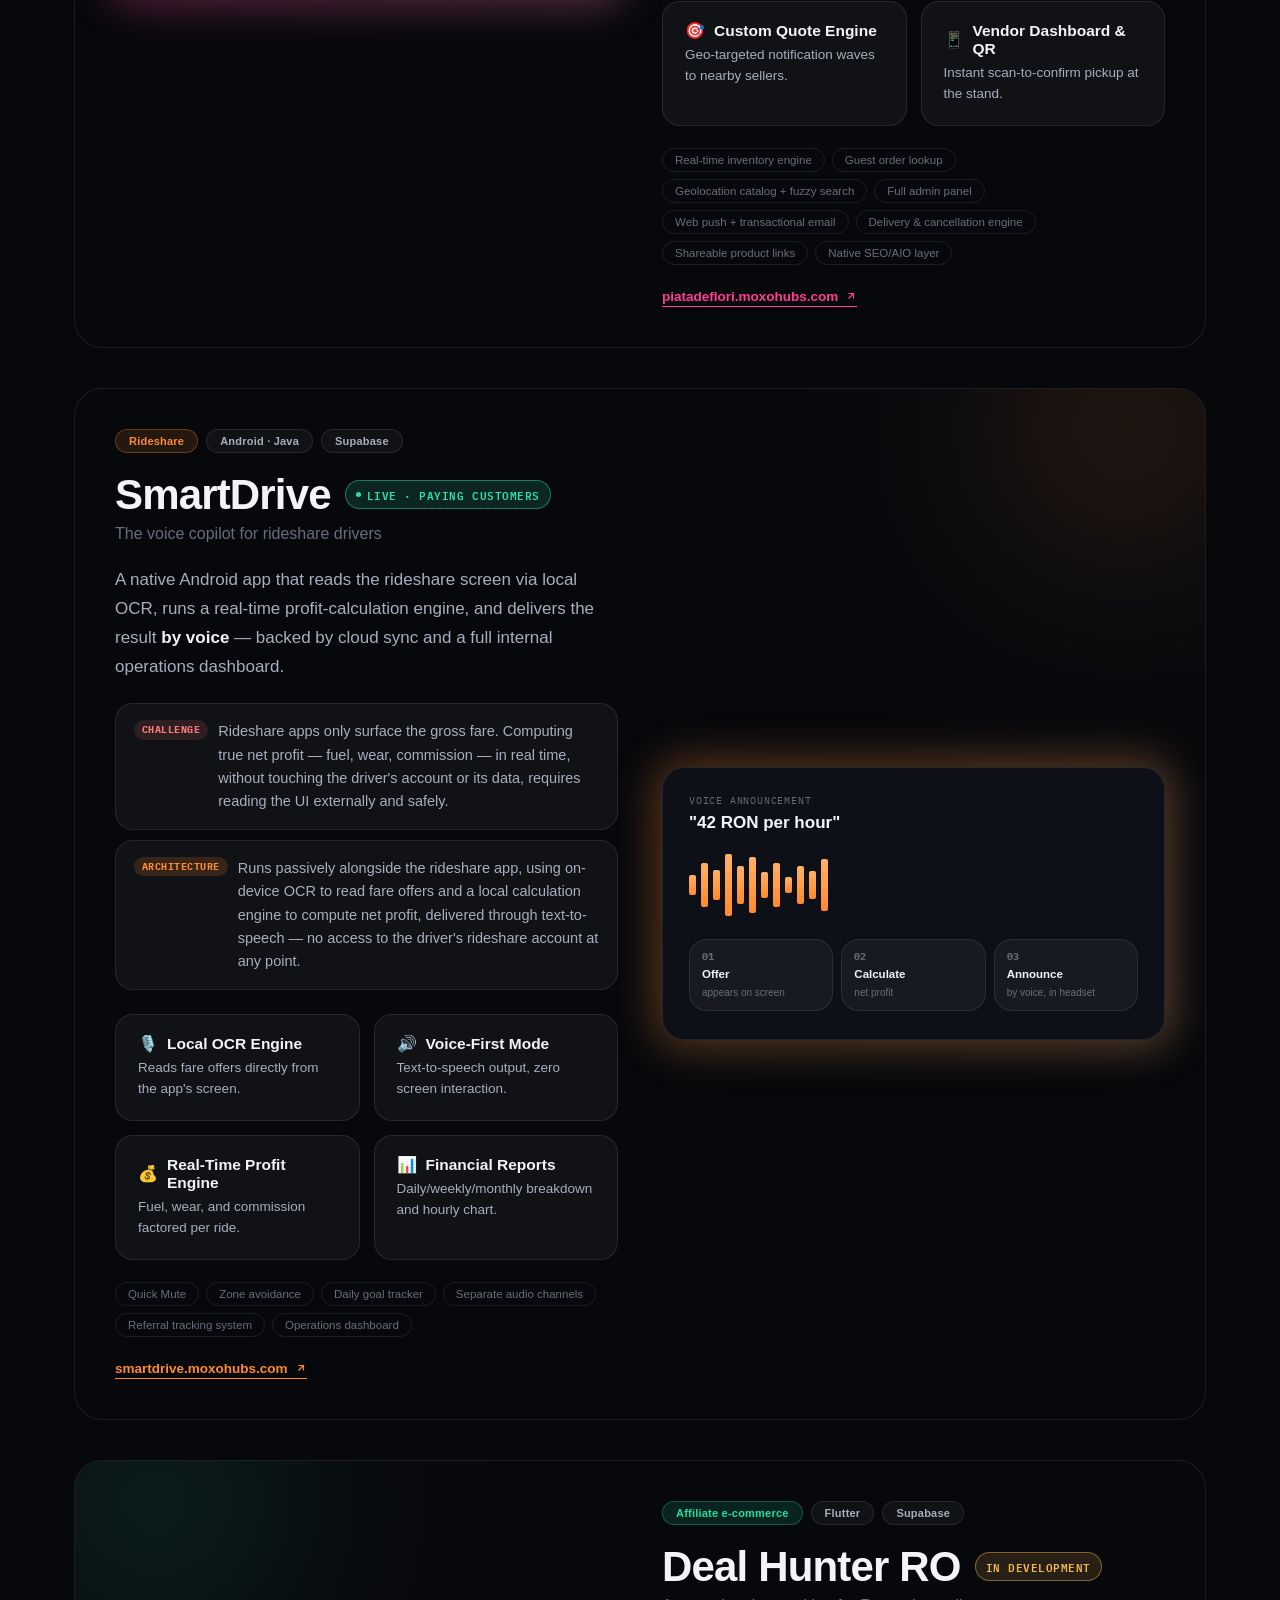
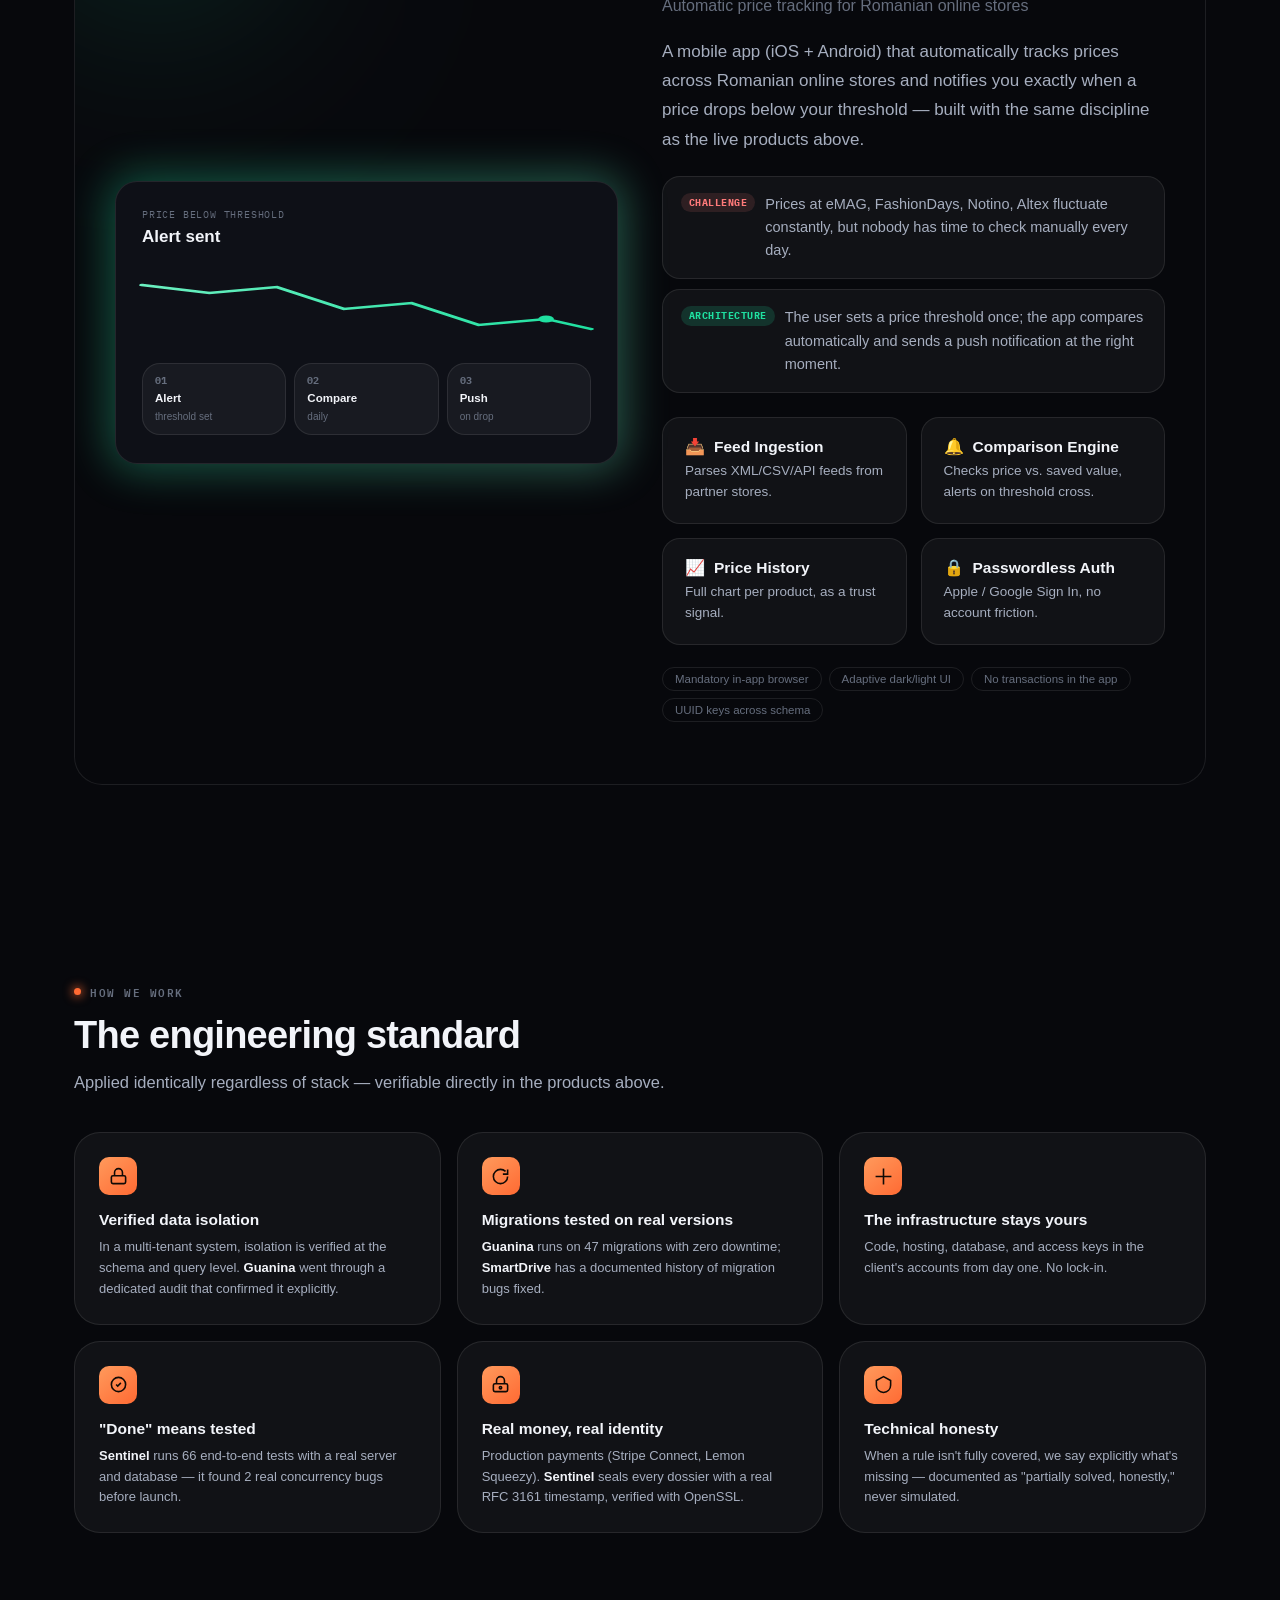
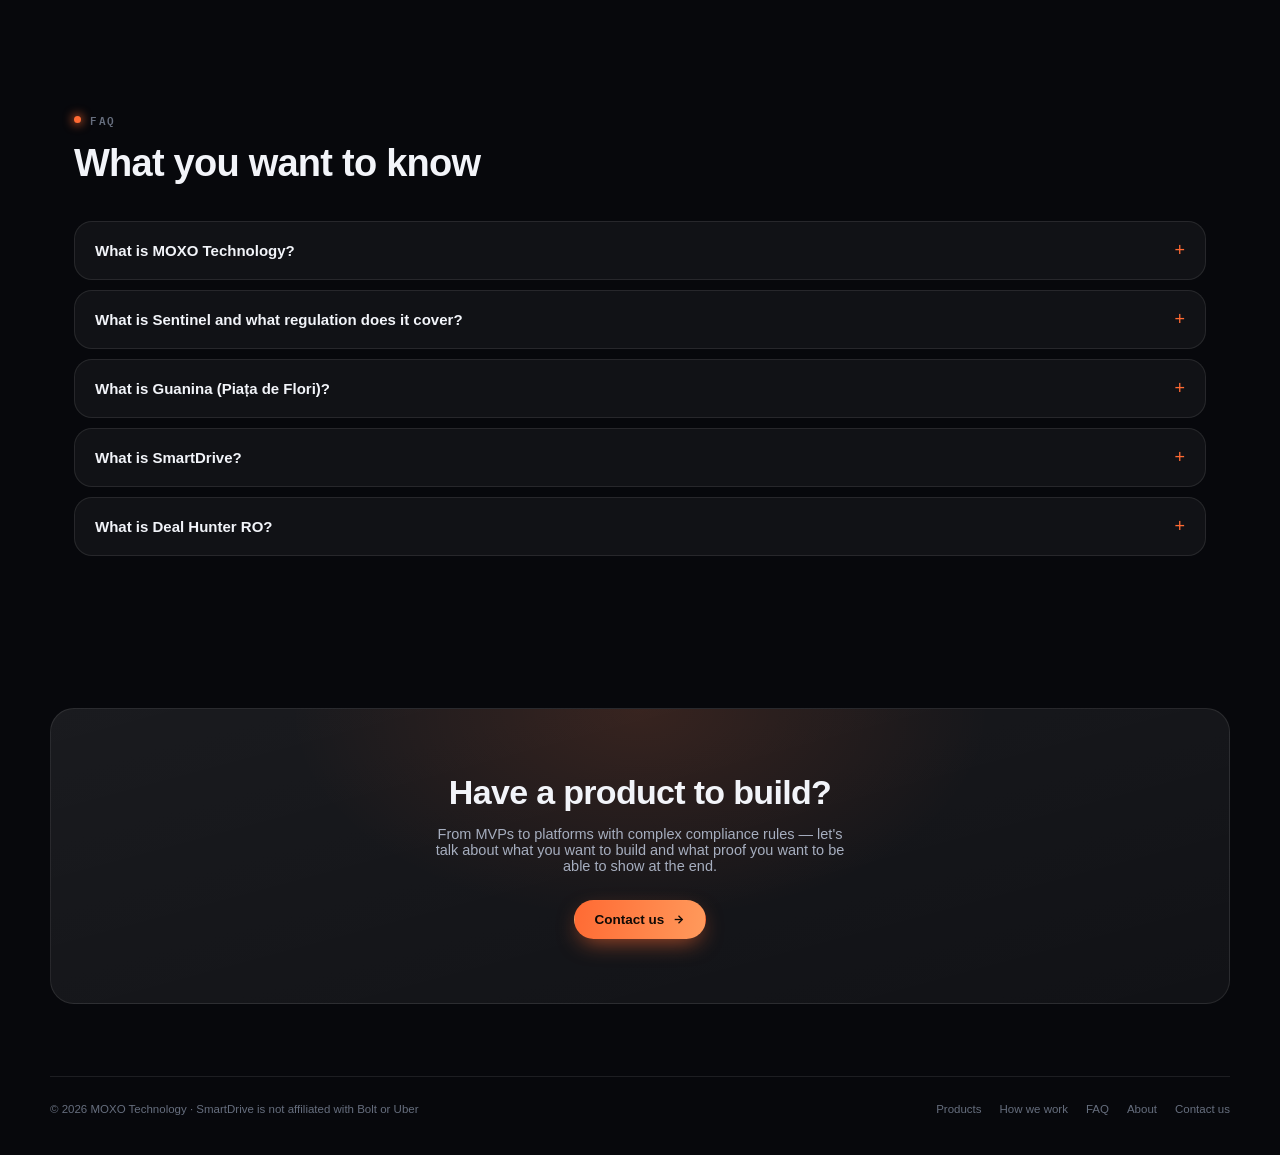
==== commit df79c27d: "Implementeaza tiparul de card cu glow + bento grid, dupa exemplu concret Utilizatorul a furnizat un " ====
--- a/index.html
+++ b/index.html
@@ -258,63 +258,72 @@
     </div>
 
     <!-- SENTINEL -->
-    <article class="showcase c-sentinel" id="sentinel" style="--gx:80%;" itemscope itemtype="https://schema.org/SoftwareApplication">
+    <article class="showcase c-sentinel" id="sentinel" itemscope itemtype="https://schema.org/SoftwareApplication">
       <meta itemprop="applicationCategory" content="BusinessApplication">
       <div class="wrap">
-        <div class="showcase-grid">
-          <div class="sc-main">
-            <div class="sc-kicker" data-i18n="sentinel.kicker">01 — RegTech · Node.js</div>
-            <div class="sc-title">
-              <h3 itemprop="name">Sentinel</h3>
-              <span class="sc-status dev"><span class="dot"></span><span data-i18n="sentinel.status">Pre-launch · 66/66 tests</span></span>
-            </div>
-            <p class="sc-tagline" data-i18n="sentinel.tagline">"Building Trust Through Evidence" — EU AI Act compliance</p>
-            <p class="sc-pitch" itemprop="description" data-i18n="sentinel.pitch">An <strong>evidence-oriented</strong> compliance assessment platform for AI system providers who must demonstrate conformity with Regulation (EU) 2024/1689 — validated by 4 independent experts and tested end-to-end.</p>
-
-            <div class="sc-callouts">
-              <div class="sc-callout problem"><span class="tag" data-i18n="callout.problem">Challenge</span><span data-i18n="sentinel.problem">The EU AI Act requires article-by-article proof of conformity, under fines of up to €30M. It's usually done manually, with no verifiable link to the actual code.</span></div>
-              <div class="sc-callout solution"><span class="tag" data-i18n="callout.solution">Architecture</span><span data-i18n="sentinel.solution">An 18-phase pipeline analyzes the code and documentation, extracts evidence, and maps it to articles, sealed with a real RFC 3161 timestamp.</span></div>
-            </div>
-
-            <ul class="sc-feats cols2">
-              <li data-i18n="sentinel.feat1"><span class="ft"><b>18-phase analysis pipeline</b><span class="ft-d">source code, config, and documentation</span></span></li>
-              <li data-i18n="sentinel.feat2"><span class="ft"><b>Guided compliance wizard</b><span class="ft-d">restructured around signable documents</span></span></li>
-              <li data-i18n="sentinel.feat3"><span class="ft"><b>Audit Navigator</b><span class="ft-d">structured browsing of findings by article and risk tier</span></span></li>
-              <li data-i18n="sentinel.feat4"><span class="ft"><b>Digital signature system</b><span class="ft-d">with live content-change verification</span></span></li>
-              <li data-i18n="sentinel.feat5"><span class="ft"><b>RFC 3161 timestamp</b><span class="ft-d">verified with OpenSSL, not simulated</span></span></li>
-              <li data-i18n="sentinel.feat6"><span class="ft"><b>Hash on real content</b><span class="ft-d">detects drift, not just location</span></span></li>
-              <li data-i18n="sentinel.feat7"><span class="ft"><b>8 legal document templates</b><span class="ft-d">migrated by real legal risk</span></span></li>
-              <li data-i18n="sentinel.feat8"><span class="ft"><b>Automatic SBOM</b><span class="ft-d">generation + delta report on re-audit</span></span></li>
-              <li data-i18n="sentinel.feat9"><span class="ft"><b>Multi-org roles &amp; permissions</b><span class="ft-d">with full audit trail</span></span></li>
-              <li data-i18n="sentinel.feat10"><span class="ft"><b>In-app &amp; webhook notifications</b><span class="ft-d">to Slack/Teams</span></span></li>
-            </ul>
-
-            <div class="sc-tags">
-              <span class="sc-tag">Node.js · Express</span><span class="sc-tag">JWT + TOTP</span><span class="sc-tag">AWS S3 / R2</span><span class="sc-tag">RFC 3161</span><span class="sc-tag">Docker</span>
-            </div>
-            <a class="sc-link" href="https://gettingsentinel.com" itemprop="url">gettingsentinel.com
-              <svg viewBox="0 0 24 24" fill="none" stroke="currentColor" stroke-width="2.4"><path d="M7 17 17 7"/><path d="M7 7h10v10"/></svg>
-            </a>
-          </div>
-
-          <div class="sc-visual tilt">
-            <div class="sc-visual-label" data-i18n="sentinel.vlabel">Live code scan</div>
-            <div class="sc-visual-value" data-i18n="sentinel.vvalue">18-phase analysis</div>
-            <div class="w-scan">
-              <div>const evidence = extractFromSource(file);</div>
-              <div>evidence.sha256 = hash(snippet);</div>
-              <div>mapToArticle(evidence, "Art. 9");</div>
-              <div>sealWithRFC3161(dossier);</div>
-              <div>tests: 66/66 passed ✓</div>
-            </div>
-            <div class="sc-flow">
-              <div class="sc-flow-step"><span class="sc-flow-n">01</span><b data-i18n="sentinel.f1t">Analysis</b><span data-i18n="sentinel.f1d">18 phases on source/config</span></div>
-              <div class="sc-flow-step"><span class="sc-flow-n">02</span><b data-i18n="sentinel.f2t">Mapping</b><span data-i18n="sentinel.f2d">evidence → articles</span></div>
-              <div class="sc-flow-step"><span class="sc-flow-n">03</span><b data-i18n="sentinel.f3t">Dossier</b><span data-i18n="sentinel.f3d">sealed PDF + SBOM</span></div>
-            </div>
-            <div class="sc-proof">
-              <div class="sc-proof-row"><time>31.08</time><span data-i18n="sentinel.proof1">4 independent experts validated the hardening (legal, cryptography, architecture, product).</span></div>
-              <div class="sc-proof-row"><time>31.08</time><span data-i18n="sentinel.proof2">E2E testing found 2 real concurrency bugs — both fixed, each with a dedicated test.</span></div>
+        <div class="pcard">
+          <div class="showcase-grid">
+            <div class="sc-main">
+              <div class="ptags">
+                <span class="ptag cat">RegTech</span>
+                <span class="ptag stack">Node.js · Express</span>
+                <span class="ptag stack">RFC 3161</span>
+              </div>
+              <div class="sc-title">
+                <h3 itemprop="name">Sentinel</h3>
+                <span class="sc-status dev"><span class="dot"></span><span data-i18n="sentinel.status">Pre-launch · 66/66 tests</span></span>
+              </div>
+              <p class="sc-tagline" data-i18n="sentinel.tagline">"Building Trust Through Evidence" — EU AI Act compliance</p>
+              <p class="sc-pitch" itemprop="description" data-i18n="sentinel.pitch">An <strong>evidence-oriented</strong> compliance assessment platform for AI system providers who must demonstrate conformity with Regulation (EU) 2024/1689 — validated by 4 independent experts and tested end-to-end.</p>
+
+              <div class="sc-callouts">
+                <div class="sc-callout problem"><span class="tag" data-i18n="callout.problem">Challenge</span><span data-i18n="sentinel.problem">The EU AI Act requires article-by-article proof of conformity, under fines of up to €30M. It's usually done manually, with no verifiable link to the actual code.</span></div>
+                <div class="sc-callout solution"><span class="tag" data-i18n="callout.solution">Architecture</span><span data-i18n="sentinel.solution">An 18-phase pipeline analyzes the code and documentation, extracts evidence, and maps it to articles, sealed with a real RFC 3161 timestamp.</span></div>
+              </div>
+
+              <div class="pbento">
+                <div class="pbento-item"><div class="pi-t"><span class="pi-icon">🔍</span><span data-i18n="sentinel.b1t">18-Phase Analysis</span></div><p data-i18n="sentinel.b1d">Pipeline across source code, config, and documentation.</p></div>
+                <div class="pbento-item"><div class="pi-t"><span class="pi-icon">🔐</span><span data-i18n="sentinel.b2t">RFC 3161 Seal</span></div><p data-i18n="sentinel.b2d">Timestamp verified with OpenSSL, not simulated.</p></div>
+                <div class="pbento-item"><div class="pi-t"><span class="pi-icon">🧭</span><span data-i18n="sentinel.b3t">Audit Navigator</span></div><p data-i18n="sentinel.b3d">Structured browsing of findings by article and risk tier.</p></div>
+                <div class="pbento-item"><div class="pi-t"><span class="pi-icon">✍️</span><span data-i18n="sentinel.b4t">Live Signatures</span></div><p data-i18n="sentinel.b4d">Digital signing with live content-change verification.</p></div>
+              </div>
+
+              <div class="pmore">
+                <span data-i18n="sentinel.m1">Guided compliance wizard</span>
+                <span data-i18n="sentinel.m2">Content-hash drift detection</span>
+                <span data-i18n="sentinel.m3">8 legal document templates</span>
+                <span data-i18n="sentinel.m4">Automatic SBOM generation</span>
+                <span data-i18n="sentinel.m5">Multi-org roles &amp; permissions</span>
+                <span data-i18n="sentinel.m6">Slack/Teams webhook alerts</span>
+              </div>
+
+              <a class="sc-link" href="https://gettingsentinel.com" itemprop="url">gettingsentinel.com
+                <svg viewBox="0 0 24 24" fill="none" stroke="currentColor" stroke-width="2.4"><path d="M7 17 17 7"/><path d="M7 7h10v10"/></svg>
+              </a>
+            </div>
+
+            <div class="pcard-visual tilt">
+              <div class="pcard-glow" aria-hidden="true"></div>
+              <div class="pcard-frame">
+                <div class="sc-visual-label" data-i18n="sentinel.vlabel">Live code scan</div>
+                <div class="sc-visual-value" data-i18n="sentinel.vvalue">18-phase analysis</div>
+                <div class="w-scan">
+                  <div>const evidence = extractFromSource(file);</div>
+                  <div>evidence.sha256 = hash(snippet);</div>
+                  <div>mapToArticle(evidence, "Art. 9");</div>
+                  <div>sealWithRFC3161(dossier);</div>
+                  <div>tests: 66/66 passed ✓</div>
+                </div>
+                <div class="sc-flow">
+                  <div class="sc-flow-step"><span class="sc-flow-n">01</span><b data-i18n="sentinel.f1t">Analysis</b><span data-i18n="sentinel.f1d">18 phases on source/config</span></div>
+                  <div class="sc-flow-step"><span class="sc-flow-n">02</span><b data-i18n="sentinel.f2t">Mapping</b><span data-i18n="sentinel.f2d">evidence → articles</span></div>
+                  <div class="sc-flow-step"><span class="sc-flow-n">03</span><b data-i18n="sentinel.f3t">Dossier</b><span data-i18n="sentinel.f3d">sealed PDF + SBOM</span></div>
+                </div>
+                <div class="sc-proof">
+                  <div class="sc-proof-row"><time>31.08</time><span data-i18n="sentinel.proof1">4 independent experts validated the hardening (legal, cryptography, architecture, product).</span></div>
+                  <div class="sc-proof-row"><time>31.08</time><span data-i18n="sentinel.proof2">E2E testing found 2 real concurrency bugs — both fixed, each with a dedicated test.</span></div>
+                </div>
+              </div>
             </div>
           </div>
         </div>
@@ -322,57 +331,68 @@
     </article>
 
     <!-- GUANINA -->
-    <article class="showcase c-guanina rev" id="guanina" style="--gx:20%;" itemscope itemtype="https://schema.org/SoftwareApplication">
+    <article class="showcase c-guanina rev" id="guanina" itemscope itemtype="https://schema.org/SoftwareApplication">
       <meta itemprop="applicationCategory" content="ShoppingApplication">
       <div class="wrap">
-        <div class="showcase-grid">
-          <div class="sc-main">
-            <div class="sc-kicker" data-i18n="guanina.kicker">02 — Marketplace · Next.js Edge</div>
-            <div class="sc-title">
-              <h3 itemprop="name">Guanina</h3>
-              <span class="sc-status live"><span class="dot"></span><span data-i18n="guanina.status">Live · real transactions</span></span>
-            </div>
-            <p class="sc-tagline" data-i18n="guanina.tagline">Flower marketplace — also known as „Piața de Flori"</p>
-            <p class="sc-pitch" itemprop="description" data-i18n="guanina.pitch">Built on <strong>Next.js Edge Runtime</strong> with Cloudflare D1, KV, and R2, integrating <strong>Stripe Connect</strong> for split payments and a QR-based pickup system. Runs on 47 incremental schema migrations applied without downtime.</p>
-
-            <div class="sc-callouts">
-              <div class="sc-callout problem"><span class="tag" data-i18n="callout.problem">Challenge</span><span data-i18n="guanina.problem">A shared multi-vendor platform must guarantee strict data isolation — one seller must never be able to query or view another seller's orders, inventory, or settlements.</span></div>
-              <div class="sc-callout solution"><span class="tag" data-i18n="callout.solution">Architecture</span><span data-i18n="guanina.solution">Every seller gets a fully isolated dashboard, enforced at the schema and query level. Payments route directly to the seller via Stripe Connect, with commission withheld automatically at the payment layer.</span></div>
-            </div>
-
-            <ul class="sc-feats cols2">
-              <li data-i18n="guanina.feat1"><span class="ft"><b>Custom quote engine</b><span class="ft-d">request broadcast with automatic notification waves to nearby sellers</span></span></li>
-              <li data-i18n="guanina.feat2"><span class="ft"><b>Real-time inventory engine</b><span class="ft-d">automatic listing expiration and stock sync</span></span></li>
-              <li data-i18n="guanina.feat3"><span class="ft"><b>Vendor mobile dashboard</b><span class="ft-d">QR scan-to-confirm pickup, order history, profile</span></span></li>
-              <li data-i18n="guanina.feat4"><span class="ft"><b>Guest order lookup</b><span class="ft-d">track and manage an order without an account</span></span></li>
-              <li data-i18n="guanina.feat5"><span class="ft"><b>Geolocation catalog</b><span class="ft-d">city/neighborhood browsing with fuzzy search</span></span></li>
-              <li data-i18n="guanina.feat6"><span class="ft"><b>Full admin panel</b><span class="ft-d">orders, sellers, settlements, team, market survey</span></span></li>
-              <li data-i18n="guanina.feat7"><span class="ft"><b>Web push (VAPID)</b><span class="ft-d">transactional email, graceful degradation</span></span></li>
-              <li data-i18n="guanina.feat8"><span class="ft"><b>Delivery &amp; cancellation engine</b><span class="ft-d">per-seller delivery, payment-anchored refund windows</span></span></li>
-              <li data-i18n="guanina.feat9"><span class="ft"><b>Shareable product links</b><span class="ft-d">structured legal pages and cookie consent</span></span></li>
-              <li data-i18n="guanina.feat10"><span class="ft"><b>Native SEO/AIO layer</b><span class="ft-d">JSON-LD, dynamic sitemap, IndexNow, llms.txt</span></span></li>
-            </ul>
-
-            <div class="sc-tags">
-              <span class="sc-tag">Next.js 15 Edge</span><span class="sc-tag">Cloudflare D1/KV/R2</span><span class="sc-tag">Stripe Connect</span><span class="sc-tag">Web Push</span>
-            </div>
-            <a class="sc-link" href="https://piatadeflori.moxohubs.com" itemprop="url">piatadeflori.moxohubs.com
-              <svg viewBox="0 0 24 24" fill="none" stroke="currentColor" stroke-width="2.4"><path d="M7 17 17 7"/><path d="M7 7h10v10"/></svg>
-            </a>
-          </div>
-
-          <div class="sc-visual tilt">
-            <div class="sc-visual-label" data-i18n="guanina.vlabel">Live stock</div>
-            <div class="sc-visual-value" data-i18n="guanina.vvalue">Selling out in real time</div>
-            <div class="w-stock" aria-hidden="true"><i></i><i></i><i></i><i></i><i></i><i></i><i></i><i></i></div>
-            <div class="sc-flow">
-              <div class="sc-flow-step"><span class="sc-flow-n">01</span><b data-i18n="guanina.f1t">List</b><span data-i18n="guanina.f1d">limited stock</span></div>
-              <div class="sc-flow-step"><span class="sc-flow-n">02</span><b data-i18n="guanina.f2t">Pay</b><span>Stripe Connect</span></div>
-              <div class="sc-flow-step"><span class="sc-flow-n">03</span><b data-i18n="guanina.f3t">Pick up</b><span data-i18n="guanina.f3d">QR ticket</span></div>
-            </div>
-            <div class="sc-proof">
-              <div class="sc-proof-row"><time>24.09</time><span data-i18n="guanina.proof1">Dedicated security audit: XSS hardening, double-sale race condition fix on delayed webhooks, checkout rate limiting.</span></div>
-              <div class="sc-proof-row"><time>28.09</time><span data-i18n="guanina.proof2">Delivery module shipped with payment-anchored cancellation windows and automatic partial Stripe refunds.</span></div>
+        <div class="pcard">
+          <div class="showcase-grid">
+            <div class="sc-main">
+              <div class="ptags">
+                <span class="ptag cat">Marketplace</span>
+                <span class="ptag stack">Next.js 15 Edge</span>
+                <span class="ptag stack">Stripe Connect</span>
+              </div>
+              <div class="sc-title">
+                <h3 itemprop="name">Guanina</h3>
+                <span class="sc-status live"><span class="dot"></span><span data-i18n="guanina.status">Live · real transactions</span></span>
+              </div>
+              <p class="sc-tagline" data-i18n="guanina.tagline">Flower marketplace — also known as „Piața de Flori"</p>
+              <p class="sc-pitch" itemprop="description" data-i18n="guanina.pitch">Built on <strong>Next.js Edge Runtime</strong> with Cloudflare D1, KV, and R2, integrating <strong>Stripe Connect</strong> for split payments and a QR-based pickup system. Runs on 47 incremental schema migrations applied without downtime.</p>
+
+              <div class="sc-callouts">
+                <div class="sc-callout problem"><span class="tag" data-i18n="callout.problem">Challenge</span><span data-i18n="guanina.problem">A shared multi-vendor platform must guarantee strict data isolation — one seller must never be able to query or view another seller's orders, inventory, or settlements.</span></div>
+                <div class="sc-callout solution"><span class="tag" data-i18n="callout.solution">Architecture</span><span data-i18n="guanina.solution">Every seller gets a fully isolated dashboard, enforced at the schema and query level. Payments route directly to the seller via Stripe Connect, with commission withheld automatically at the payment layer.</span></div>
+              </div>
+
+              <div class="pbento">
+                <div class="pbento-item"><div class="pi-t"><span class="pi-icon">⚡</span><span data-i18n="guanina.b1t">Edge Architecture</span></div><p data-i18n="guanina.b1d">Cloudflare D1, KV &amp; R2 with no dedicated server.</p></div>
+                <div class="pbento-item"><div class="pi-t"><span class="pi-icon">💳</span><span data-i18n="guanina.b2t">Split Payments</span></div><p data-i18n="guanina.b2d">Direct-to-seller routing via Stripe Connect.</p></div>
+                <div class="pbento-item"><div class="pi-t"><span class="pi-icon">🎯</span><span data-i18n="guanina.b3t">Custom Quote Engine</span></div><p data-i18n="guanina.b3d">Geo-targeted notification waves to nearby sellers.</p></div>
+                <div class="pbento-item"><div class="pi-t"><span class="pi-icon">📱</span><span data-i18n="guanina.b4t">Vendor Dashboard &amp; QR</span></div><p data-i18n="guanina.b4d">Instant scan-to-confirm pickup at the stand.</p></div>
+              </div>
+
+              <div class="pmore">
+                <span data-i18n="guanina.m1">Real-time inventory engine</span>
+                <span data-i18n="guanina.m2">Guest order lookup</span>
+                <span data-i18n="guanina.m3">Geolocation catalog + fuzzy search</span>
+                <span data-i18n="guanina.m4">Full admin panel</span>
+                <span data-i18n="guanina.m5">Web push + transactional email</span>
+                <span data-i18n="guanina.m6">Delivery &amp; cancellation engine</span>
+                <span data-i18n="guanina.m7">Shareable product links</span>
+                <span data-i18n="guanina.m8">Native SEO/AIO layer</span>
+              </div>
+
+              <a class="sc-link" href="https://piatadeflori.moxohubs.com" itemprop="url">piatadeflori.moxohubs.com
+                <svg viewBox="0 0 24 24" fill="none" stroke="currentColor" stroke-width="2.4"><path d="M7 17 17 7"/><path d="M7 7h10v10"/></svg>
+              </a>
+            </div>
+
+            <div class="pcard-visual tilt">
+              <div class="pcard-glow" aria-hidden="true"></div>
+              <div class="pcard-frame">
+                <div class="sc-visual-label" data-i18n="guanina.vlabel">Live stock</div>
+                <div class="sc-visual-value" data-i18n="guanina.vvalue">Selling out in real time</div>
+                <div class="w-stock" aria-hidden="true"><i></i><i></i><i></i><i></i><i></i><i></i><i></i><i></i></div>
+                <div class="sc-flow">
+                  <div class="sc-flow-step"><span class="sc-flow-n">01</span><b data-i18n="guanina.f1t">List</b><span data-i18n="guanina.f1d">limited stock</span></div>
+                  <div class="sc-flow-step"><span class="sc-flow-n">02</span><b data-i18n="guanina.f2t">Pay</b><span>Stripe Connect</span></div>
+                  <div class="sc-flow-step"><span class="sc-flow-n">03</span><b data-i18n="guanina.f3t">Pick up</b><span data-i18n="guanina.f3d">QR ticket</span></div>
+                </div>
+                <div class="sc-proof">
+                  <div class="sc-proof-row"><time>24.09</time><span data-i18n="guanina.proof1">Dedicated security audit: XSS hardening, double-sale race condition fix on delayed webhooks, checkout rate limiting.</span></div>
+                  <div class="sc-proof-row"><time>28.09</time><span data-i18n="guanina.proof2">Delivery module shipped with payment-anchored cancellation windows and automatic partial Stripe refunds.</span></div>
+                </div>
+              </div>
             </div>
           </div>
         </div>
@@ -380,54 +400,63 @@
     </article>
 
     <!-- SMARTDRIVE -->
-    <article class="showcase c-smartdrive" id="smartdrive" style="--gx:80%;" itemscope itemtype="https://schema.org/SoftwareApplication">
+    <article class="showcase c-smartdrive" id="smartdrive" itemscope itemtype="https://schema.org/SoftwareApplication">
       <meta itemprop="applicationCategory" content="TravelApplication">
       <meta itemprop="operatingSystem" content="Android">
       <div class="wrap">
-        <div class="showcase-grid">
-          <div class="sc-main">
-            <div class="sc-kicker" data-i18n="smartdrive.kicker">03 — Rideshare · Native Android</div>
-            <div class="sc-title">
-              <h3 itemprop="name">SmartDrive</h3>
-              <span class="sc-status live"><span class="dot"></span><span data-i18n="smartdrive.status">Live · paying customers</span></span>
-            </div>
-            <p class="sc-tagline" data-i18n="smartdrive.tagline">The voice copilot for rideshare drivers</p>
-            <p class="sc-pitch" itemprop="description" data-i18n="smartdrive.pitch">A native Android app that reads the rideshare screen via local OCR, runs a real-time profit-calculation engine, and delivers the result <strong>by voice</strong> — backed by cloud sync and a full internal operations dashboard.</p>
-
-            <div class="sc-callouts">
-              <div class="sc-callout problem"><span class="tag" data-i18n="callout.problem">Challenge</span><span data-i18n="smartdrive.problem">Rideshare apps only surface the gross fare. Computing true net profit — fuel, wear, commission — in real time, without touching the driver's account or its data, requires reading the UI externally and safely.</span></div>
-              <div class="sc-callout solution"><span class="tag" data-i18n="callout.solution">Architecture</span><span data-i18n="smartdrive.solution">Runs passively alongside the rideshare app, using on-device OCR to read fare offers and a local calculation engine to compute net profit, delivered through text-to-speech — no access to the driver's rideshare account at any point.</span></div>
-            </div>
-
-            <ul class="sc-feats cols2">
-              <li data-i18n="smartdrive.feat1"><span class="ft"><b>Local OCR engine</b><span class="ft-d">reads fare offers directly from the rideshare app's screen</span></span></li>
-              <li data-i18n="smartdrive.feat2"><span class="ft"><b>Voice-first mode</b><span class="ft-d">text-to-speech output, zero screen interaction required</span></span></li>
-              <li data-i18n="smartdrive.feat3"><span class="ft"><b>Quick Mute</b><span class="ft-d">one tap silences announcements when a passenger boards</span></span></li>
-              <li data-i18n="smartdrive.feat4"><span class="ft"><b>Real-time profit engine</b><span class="ft-d">fuel cost, vehicle wear, and commission factored per ride</span></span></li>
-              <li data-i18n="smartdrive.feat5"><span class="ft"><b>Zone avoidance</b><span class="ft-d">vocal alert when a ride enters a marked street or area</span></span></li>
-              <li data-i18n="smartdrive.feat6"><span class="ft"><b>Daily goal tracker</b><span class="ft-d">real-time progress toward a set earnings target</span></span></li>
-              <li data-i18n="smartdrive.feat7"><span class="ft"><b>Financial reports</b><span class="ft-d">daily/weekly/monthly breakdown and most-profitable-hours chart</span></span></li>
-              <li data-i18n="smartdrive.feat8"><span class="ft"><b>Separate audio channels</b><span class="ft-d">for private vs. passenger-facing announcements</span></span></li>
-              <li data-i18n="smartdrive.feat9"><span class="ft"><b>Referral tracking system</b><span class="ft-d">automated attribution with built-in fraud safeguards</span></span></li>
-              <li data-i18n="smartdrive.feat10"><span class="ft"><b>Operations dashboard</b><span class="ft-d">subscriber management, metrics, payout requests</span></span></li>
-            </ul>
-
-            <div class="sc-tags">
-              <span class="sc-tag">Android · Java</span><span class="sc-tag">Supabase</span><span class="sc-tag">SQLite</span><span class="sc-tag">Lemon Squeezy</span>
-            </div>
-            <a class="sc-link" href="https://smartdrive.moxohubs.com" itemprop="url">smartdrive.moxohubs.com
-              <svg viewBox="0 0 24 24" fill="none" stroke="currentColor" stroke-width="2.4"><path d="M7 17 17 7"/><path d="M7 7h10v10"/></svg>
-            </a>
-          </div>
-
-          <div class="sc-visual tilt">
-            <div class="sc-visual-label" data-i18n="smartdrive.vlabel">Voice announcement</div>
-            <div class="sc-visual-value" data-i18n="smartdrive.vvalue">"42 RON per hour"</div>
-            <div class="w-bars" aria-hidden="true"><i></i><i></i><i></i><i></i><i></i><i></i><i></i><i></i><i></i><i></i><i></i><i></i></div>
-            <div class="sc-flow">
-              <div class="sc-flow-step"><span class="sc-flow-n">01</span><b data-i18n="smartdrive.f1t">Offer</b><span data-i18n="smartdrive.f1d">appears on screen</span></div>
-              <div class="sc-flow-step"><span class="sc-flow-n">02</span><b data-i18n="smartdrive.f2t">Calculate</b><span data-i18n="smartdrive.f2d">net profit</span></div>
-              <div class="sc-flow-step"><span class="sc-flow-n">03</span><b data-i18n="smartdrive.f3t">Announce</b><span data-i18n="smartdrive.f3d">by voice, in headset</span></div>
+        <div class="pcard">
+          <div class="showcase-grid">
+            <div class="sc-main">
+              <div class="ptags">
+                <span class="ptag cat">Rideshare</span>
+                <span class="ptag stack">Android · Java</span>
+                <span class="ptag stack">Supabase</span>
+              </div>
+              <div class="sc-title">
+                <h3 itemprop="name">SmartDrive</h3>
+                <span class="sc-status live"><span class="dot"></span><span data-i18n="smartdrive.status">Live · paying customers</span></span>
+              </div>
+              <p class="sc-tagline" data-i18n="smartdrive.tagline">The voice copilot for rideshare drivers</p>
+              <p class="sc-pitch" itemprop="description" data-i18n="smartdrive.pitch">A native Android app that reads the rideshare screen via local OCR, runs a real-time profit-calculation engine, and delivers the result <strong>by voice</strong> — backed by cloud sync and a full internal operations dashboard.</p>
+
+              <div class="sc-callouts">
+                <div class="sc-callout problem"><span class="tag" data-i18n="callout.problem">Challenge</span><span data-i18n="smartdrive.problem">Rideshare apps only surface the gross fare. Computing true net profit — fuel, wear, commission — in real time, without touching the driver's account or its data, requires reading the UI externally and safely.</span></div>
+                <div class="sc-callout solution"><span class="tag" data-i18n="callout.solution">Architecture</span><span data-i18n="smartdrive.solution">Runs passively alongside the rideshare app, using on-device OCR to read fare offers and a local calculation engine to compute net profit, delivered through text-to-speech — no access to the driver's rideshare account at any point.</span></div>
+              </div>
+
+              <div class="pbento">
+                <div class="pbento-item"><div class="pi-t"><span class="pi-icon">🎙️</span><span data-i18n="smartdrive.b1t">Local OCR Engine</span></div><p data-i18n="smartdrive.b1d">Reads fare offers directly from the app's screen.</p></div>
+                <div class="pbento-item"><div class="pi-t"><span class="pi-icon">🔊</span><span data-i18n="smartdrive.b2t">Voice-First Mode</span></div><p data-i18n="smartdrive.b2d">Text-to-speech output, zero screen interaction.</p></div>
+                <div class="pbento-item"><div class="pi-t"><span class="pi-icon">💰</span><span data-i18n="smartdrive.b3t">Real-Time Profit Engine</span></div><p data-i18n="smartdrive.b3d">Fuel, wear, and commission factored per ride.</p></div>
+                <div class="pbento-item"><div class="pi-t"><span class="pi-icon">📊</span><span data-i18n="smartdrive.b4t">Financial Reports</span></div><p data-i18n="smartdrive.b4d">Daily/weekly/monthly breakdown and hourly chart.</p></div>
+              </div>
+
+              <div class="pmore">
+                <span data-i18n="smartdrive.m1">Quick Mute</span>
+                <span data-i18n="smartdrive.m2">Zone avoidance</span>
+                <span data-i18n="smartdrive.m3">Daily goal tracker</span>
+                <span data-i18n="smartdrive.m4">Separate audio channels</span>
+                <span data-i18n="smartdrive.m5">Referral tracking system</span>
+                <span data-i18n="smartdrive.m6">Operations dashboard</span>
+              </div>
+
+              <a class="sc-link" href="https://smartdrive.moxohubs.com" itemprop="url">smartdrive.moxohubs.com
+                <svg viewBox="0 0 24 24" fill="none" stroke="currentColor" stroke-width="2.4"><path d="M7 17 17 7"/><path d="M7 7h10v10"/></svg>
+              </a>
+            </div>
+
+            <div class="pcard-visual tilt">
+              <div class="pcard-glow" aria-hidden="true"></div>
+              <div class="pcard-frame">
+                <div class="sc-visual-label" data-i18n="smartdrive.vlabel">Voice announcement</div>
+                <div class="sc-visual-value" data-i18n="smartdrive.vvalue">"42 RON per hour"</div>
+                <div class="w-bars" aria-hidden="true"><i></i><i></i><i></i><i></i><i></i><i></i><i></i><i></i><i></i><i></i><i></i><i></i></div>
+                <div class="sc-flow">
+                  <div class="sc-flow-step"><span class="sc-flow-n">01</span><b data-i18n="smartdrive.f1t">Offer</b><span data-i18n="smartdrive.f1d">appears on screen</span></div>
+                  <div class="sc-flow-step"><span class="sc-flow-n">02</span><b data-i18n="smartdrive.f2t">Calculate</b><span data-i18n="smartdrive.f2d">net profit</span></div>
+                  <div class="sc-flow-step"><span class="sc-flow-n">03</span><b data-i18n="smartdrive.f3t">Announce</b><span data-i18n="smartdrive.f3d">by voice, in headset</span></div>
+                </div>
+              </div>
             </div>
           </div>
         </div>
@@ -435,57 +464,65 @@
     </article>
 
     <!-- DEAL HUNTER RO -->
-    <article class="showcase c-dealhunter rev" id="dealhunter" style="--gx:20%;" itemscope itemtype="https://schema.org/SoftwareApplication">
+    <article class="showcase c-dealhunter rev" id="dealhunter" itemscope itemtype="https://schema.org/SoftwareApplication">
       <meta itemprop="applicationCategory" content="ShoppingApplication">
       <meta itemprop="operatingSystem" content="iOS, Android">
       <div class="wrap">
-        <div class="showcase-grid">
-          <div class="sc-main">
-            <div class="sc-kicker" data-i18n="dealhunter.kicker">04 — Affiliate e-commerce · Flutter</div>
-            <div class="sc-title">
-              <h3 itemprop="name">Deal Hunter RO</h3>
-              <span class="sc-status dev" data-i18n="dealhunter.status">In development</span>
-            </div>
-            <p class="sc-tagline" data-i18n="dealhunter.tagline">Automatic price tracking for Romanian online stores</p>
-            <p class="sc-pitch" itemprop="description" data-i18n="dealhunter.pitch">A mobile app (iOS + Android) that automatically tracks prices across Romanian online stores and notifies you exactly when a price drops below your threshold — built with the same discipline as the live products above.</p>
-
-            <div class="sc-callouts">
-              <div class="sc-callout problem"><span class="tag" data-i18n="callout.problem">Challenge</span><span data-i18n="dealhunter.problem">Prices at eMAG, FashionDays, Notino, Altex fluctuate constantly, but nobody has time to check manually every day.</span></div>
-              <div class="sc-callout solution"><span class="tag" data-i18n="callout.solution">Architecture</span><span data-i18n="dealhunter.solution">The user sets a price threshold once; the app compares automatically and sends a push notification at the right moment.</span></div>
-            </div>
-
-            <ul class="sc-feats cols2">
-              <li data-i18n="dealhunter.feat1"><span class="ft"><b>Automated feed ingestion</b><span class="ft-d">parses XML/CSV/API feeds from partner stores</span></span></li>
-              <li data-i18n="dealhunter.feat2"><span class="ft"><b>Price comparison engine</b><span class="ft-d">checks new vs. saved price, triggers on threshold cross</span></span></li>
-              <li data-i18n="dealhunter.feat3"><span class="ft"><b>Full price history</b><span class="ft-d">chart per product</span></span></li>
-              <li data-i18n="dealhunter.feat4"><span class="ft"><b>No password</b><span class="ft-d">Apple/Google Sign In</span></span></li>
-              <li data-i18n="dealhunter.feat5"><span class="ft"><b>Mandatory in-app browser</b><span class="ft-d">preserves the affiliate attribution cookie</span></span></li>
-              <li data-i18n="dealhunter.feat6"><span class="ft"><b>Adaptive dark/light UI</b></span></li>
-              <li data-i18n="dealhunter.feat7"><span class="ft"><b>No transactions in the app</b><span class="ft-d">redirects to the official store</span></span></li>
-              <li data-i18n="dealhunter.feat8"><span class="ft"><b>UUID keys</b><span class="ft-d">across the whole schema</span></span></li>
-            </ul>
-
-            <div class="sc-tags">
-              <span class="sc-tag">Flutter</span><span class="sc-tag">Supabase/PostgreSQL</span><span class="sc-tag">Firebase FCM</span>
-            </div>
-          </div>
-
-          <div class="sc-visual tilt">
-            <div class="sc-visual-label" data-i18n="dealhunter.vlabel">Price below threshold</div>
-            <div class="sc-visual-value" data-i18n="dealhunter.vvalue">Alert sent</div>
-            <div class="w-spark" aria-hidden="true">
-              <svg viewBox="0 0 200 74" preserveAspectRatio="none">
-                <defs><linearGradient id="sparkgrad" x1="0" y1="0" x2="1" y2="0">
-                  <stop class="sg-stop1" offset="0%"/><stop class="sg-stop2" offset="100%"/>
-                </linearGradient></defs>
-                <polyline class="w-spark-line" points="0,18 30,26 60,20 90,42 120,36 150,58 180,52 200,62"/>
-                <circle class="w-spark-dot" cx="180" cy="52" r="3.5"/>
-              </svg>
-            </div>
-            <div class="sc-flow">
-              <div class="sc-flow-step"><span class="sc-flow-n">01</span><b data-i18n="dealhunter.f1t">Alert</b><span data-i18n="dealhunter.f1d">threshold set</span></div>
-              <div class="sc-flow-step"><span class="sc-flow-n">02</span><b data-i18n="dealhunter.f2t">Compare</b><span data-i18n="dealhunter.f2d">daily</span></div>
-              <div class="sc-flow-step"><span class="sc-flow-n">03</span><b>Push</b><span data-i18n="dealhunter.f3d">on drop</span></div>
+        <div class="pcard">
+          <div class="showcase-grid">
+            <div class="sc-main">
+              <div class="ptags">
+                <span class="ptag cat">Affiliate e-commerce</span>
+                <span class="ptag stack">Flutter</span>
+                <span class="ptag stack">Supabase</span>
+              </div>
+              <div class="sc-title">
+                <h3 itemprop="name">Deal Hunter RO</h3>
+                <span class="sc-status dev" data-i18n="dealhunter.status">In development</span>
+              </div>
+              <p class="sc-tagline" data-i18n="dealhunter.tagline">Automatic price tracking for Romanian online stores</p>
+              <p class="sc-pitch" itemprop="description" data-i18n="dealhunter.pitch">A mobile app (iOS + Android) that automatically tracks prices across Romanian online stores and notifies you exactly when a price drops below your threshold — built with the same discipline as the live products above.</p>
+
+              <div class="sc-callouts">
+                <div class="sc-callout problem"><span class="tag" data-i18n="callout.problem">Challenge</span><span data-i18n="dealhunter.problem">Prices at eMAG, FashionDays, Notino, Altex fluctuate constantly, but nobody has time to check manually every day.</span></div>
+                <div class="sc-callout solution"><span class="tag" data-i18n="callout.solution">Architecture</span><span data-i18n="dealhunter.solution">The user sets a price threshold once; the app compares automatically and sends a push notification at the right moment.</span></div>
+              </div>
+
+              <div class="pbento">
+                <div class="pbento-item"><div class="pi-t"><span class="pi-icon">📥</span><span data-i18n="dealhunter.b1t">Feed Ingestion</span></div><p data-i18n="dealhunter.b1d">Parses XML/CSV/API feeds from partner stores.</p></div>
+                <div class="pbento-item"><div class="pi-t"><span class="pi-icon">🔔</span><span data-i18n="dealhunter.b2t">Comparison Engine</span></div><p data-i18n="dealhunter.b2d">Checks price vs. saved value, alerts on threshold cross.</p></div>
+                <div class="pbento-item"><div class="pi-t"><span class="pi-icon">📈</span><span data-i18n="dealhunter.b3t">Price History</span></div><p data-i18n="dealhunter.b3d">Full chart per product, as a trust signal.</p></div>
+                <div class="pbento-item"><div class="pi-t"><span class="pi-icon">🔒</span><span data-i18n="dealhunter.b4t">Passwordless Auth</span></div><p data-i18n="dealhunter.b4d">Apple / Google Sign In, no account friction.</p></div>
+              </div>
+
+              <div class="pmore">
+                <span data-i18n="dealhunter.m1">Mandatory in-app browser</span>
+                <span data-i18n="dealhunter.m2">Adaptive dark/light UI</span>
+                <span data-i18n="dealhunter.m3">No transactions in the app</span>
+                <span data-i18n="dealhunter.m4">UUID keys across schema</span>
+              </div>
+            </div>
+
+            <div class="pcard-visual tilt">
+              <div class="pcard-glow" aria-hidden="true"></div>
+              <div class="pcard-frame">
+                <div class="sc-visual-label" data-i18n="dealhunter.vlabel">Price below threshold</div>
+                <div class="sc-visual-value" data-i18n="dealhunter.vvalue">Alert sent</div>
+                <div class="w-spark" aria-hidden="true">
+                  <svg viewBox="0 0 200 74" preserveAspectRatio="none">
+                    <defs><linearGradient id="sparkgrad" x1="0" y1="0" x2="1" y2="0">
+                      <stop class="sg-stop1" offset="0%"/><stop class="sg-stop2" offset="100%"/>
+                    </linearGradient></defs>
+                    <polyline class="w-spark-line" points="0,18 30,26 60,20 90,42 120,36 150,58 180,52 200,62"/>
+                    <circle class="w-spark-dot" cx="180" cy="52" r="3.5"/>
+                  </svg>
+                </div>
+                <div class="sc-flow">
+                  <div class="sc-flow-step"><span class="sc-flow-n">01</span><b data-i18n="dealhunter.f1t">Alert</b><span data-i18n="dealhunter.f1d">threshold set</span></div>
+                  <div class="sc-flow-step"><span class="sc-flow-n">02</span><b data-i18n="dealhunter.f2t">Compare</b><span data-i18n="dealhunter.f2d">daily</span></div>
+                  <div class="sc-flow-step"><span class="sc-flow-n">03</span><b>Push</b><span data-i18n="dealhunter.f3d">on drop</span></div>
+                </div>
+              </div>
             </div>
           </div>
         </div>
--- a/assets/style.css
+++ b/assets/style.css
@@ -133,26 +133,39 @@
 .section.tint::before{content:""; position:absolute; inset:0; z-index:-1; background:radial-gradient(600px 340px at 15% 0%, color-mix(in srgb, var(--tint,#5B6FFF) 8%, transparent), transparent 70%);}
 
 /* ---------- product showcase ---------- */
-.showcase{padding:64px 0; border-top:1px solid var(--line); position:relative; overflow:hidden;}
-.showcase::before{
-  content:""; position:absolute; z-index:-1; pointer-events:none; border-radius:50%; filter:blur(100px);
-  width:520px; height:520px; top:-120px; right:calc(50% - 700px);
-  background:radial-gradient(circle, var(--accent), transparent 68%); opacity:.28; mix-blend-mode:screen;
-}
-.showcase::after{
-  content:""; position:absolute; z-index:-1; pointer-events:none; border-radius:50%; filter:blur(110px);
-  width:420px; height:420px; bottom:-140px; left:calc(50% - 760px);
-  background:radial-gradient(circle, var(--accent-2), transparent 68%); opacity:.2; mix-blend-mode:screen;
-}
-.showcase.rev::before{right:auto; left:calc(50% - 700px);}
-.showcase.rev::after{left:auto; right:calc(50% - 760px);}
-@media(min-width:760px){.showcase{padding:96px 0;}}
-.showcase-grid{display:grid; grid-template-columns:1fr; gap:36px; align-items:center;}
+.showcase{padding:28px 0; position:relative;}
+@media(min-width:760px){.showcase{padding:20px 0;}}
+
+.pcard{
+  background:var(--bg); border:1px solid var(--line); border-radius:28px;
+  padding:20px; position:relative; overflow:hidden;
+}
+@media(min-width:640px){.pcard{padding:28px;}}
+@media(min-width:1024px){.pcard{padding:40px;}}
+.pcard::before{
+  content:""; position:absolute; z-index:0; pointer-events:none; border-radius:50%; filter:blur(90px);
+  width:360px; height:360px; top:-140px; right:-100px;
+  background:radial-gradient(circle, var(--accent), transparent 68%); opacity:.22; mix-blend-mode:screen;
+}
+.showcase.rev .pcard::before{right:auto; left:-100px;}
+
+.showcase-grid{display:grid; grid-template-columns:1fr; gap:28px; align-items:center; position:relative; z-index:1;}
 @media(min-width:900px){
-  .showcase-grid{grid-template-columns:1fr 1fr; gap:64px;}
+  .showcase-grid{grid-template-columns:1fr 1fr; gap:44px;}
   .showcase.rev .showcase-grid{direction:rtl;}
   .showcase.rev .showcase-grid > *{direction:ltr;}
 }
+
+/* left: glow-border visual frame */
+.pcard-visual{position:relative;}
+.pcard-glow{
+  position:absolute; inset:-6px; border-radius:26px; z-index:0;
+  background:linear-gradient(120deg, var(--accent), var(--accent-2));
+  filter:blur(22px); opacity:.35; transition:opacity .5s ease;
+}
+.pcard-visual:hover .pcard-glow{opacity:.55;}
+.pcard-frame{position:relative; z-index:1; background:var(--surface); border:1px solid var(--line); border-radius:22px; padding:22px; overflow:hidden;}
+@media(min-width:1024px){.pcard-frame{padding:26px;}}
 
 .sc-kicker{font-family:ui-monospace,"IBM Plex Mono",monospace; font-size:11px; font-weight:600; color:var(--accent); letter-spacing:.1em; text-transform:uppercase; margin-bottom:12px;}
 @media(min-width:1024px){.sc-kicker{font-size:12.5px; margin-bottom:16px;}}
@@ -177,31 +190,30 @@
 .sc-callout.problem .tag{color:#FF7A7A; background:rgba(255,122,122,.12);}
 .sc-callout.solution .tag{color:var(--accent); background:color-mix(in srgb, var(--accent) 16%, transparent);}
 
-.sc-feats{margin:0 0 26px; padding:0; list-style:none; display:grid; grid-template-columns:1fr; gap:10px;}
-.sc-feats li{
-  font-size:13.5px; color:var(--ink-soft); line-height:1.5;
-  display:grid; grid-template-columns:26px 1fr; gap:10px; align-items:start;
-  background:var(--glass); border:1px solid var(--line); border-radius:var(--r-sm);
-  padding:13px 15px; transition:border-color .15s ease, background .15s ease, transform .15s ease;
-}
-.sc-feats li:hover{border-color:color-mix(in srgb, var(--accent) 45%, transparent); background:color-mix(in srgb, var(--accent) 5%, var(--glass)); transform:translateY(-1px);}
-.sc-feats li::before{
-  content:"✓"; color:var(--accent); font-weight:700; flex-shrink:0; line-height:1;
-  width:26px; height:26px; border-radius:50%; display:flex; align-items:center; justify-content:center;
-  background:color-mix(in srgb, var(--accent) 14%, transparent); font-size:12px; margin-top:1px;
-}
-.sc-feats li .ft{display:flex; flex-direction:column; gap:3px; min-width:0;}
-.sc-feats li b{color:var(--ink); font-weight:700; display:block; font-size:14px;}
-.sc-feats li .ft-d{color:var(--ink-soft); font-size:12.5px; line-height:1.5; display:block;}
-@media(min-width:640px){.sc-feats.cols2{grid-template-columns:1fr 1fr; column-gap:14px;}}
+/* colored category/stack pills */
+.ptags{display:flex; flex-wrap:wrap; gap:8px; margin-bottom:18px;}
+.ptag{font-size:11px; font-weight:700; letter-spacing:.02em; padding:5px 13px; border-radius:99px; border:1px solid; white-space:nowrap;}
+.ptag.cat{color:var(--accent); background:color-mix(in srgb, var(--accent) 12%, transparent); border-color:color-mix(in srgb, var(--accent) 30%, transparent);}
+.ptag.stack{color:var(--ink-soft); background:var(--glass); border-color:var(--line);}
+
+/* bento grid: 4 flagship features */
+.pbento{display:grid; grid-template-columns:1fr; gap:12px; margin:22px 0;}
+@media(min-width:480px){.pbento{grid-template-columns:1fr 1fr;}}
+.pbento-item{padding:16px 18px; background:var(--glass); border:1px solid var(--line); border-radius:var(--r-sm); transition:border-color .15s ease, transform .15s ease, background .15s ease;}
+.pbento-item:hover{border-color:color-mix(in srgb, var(--accent) 45%, transparent); background:color-mix(in srgb, var(--accent) 5%, var(--glass)); transform:translateY(-2px);}
+.pbento-item .pi-t{display:flex; align-items:center; gap:9px; font-weight:700; font-size:14px; color:var(--ink); margin-bottom:5px;}
+.pbento-item .pi-icon{font-size:16px; line-height:1;}
+.pbento-item p{font-size:12.5px; color:var(--ink-soft); margin:0; line-height:1.5;}
 @media(min-width:1024px){
-  .sc-feats{gap:12px;}
-  .sc-feats li{padding:16px 18px; grid-template-columns:30px 1fr; gap:13px;}
-  .sc-feats li::before{width:30px; height:30px; font-size:13px;}
-  .sc-feats li b{font-size:15.5px;}
-  .sc-feats li .ft-d{font-size:13.5px; line-height:1.55;}
-  .sc-feats.cols2{column-gap:16px; row-gap:12px;}
-}
+  .pbento{gap:14px;}
+  .pbento-item{padding:20px 22px;}
+  .pbento-item .pi-t{font-size:15.5px;}
+  .pbento-item p{font-size:13.5px; line-height:1.55;}
+}
+
+/* additional capabilities, compact chips */
+.pmore{display:flex; flex-wrap:wrap; gap:7px; margin-bottom:22px;}
+.pmore span{font-size:11.5px; color:var(--ink-faint); border:1px solid var(--line); border-radius:99px; padding:5px 12px;}
 
 .sc-tags{display:flex; flex-wrap:wrap; gap:7px; margin-bottom:22px;}
 .sc-tag{font-family:ui-monospace,"IBM Plex Mono",monospace; font-size:10.5px; color:var(--ink-faint); border:1px solid var(--line); border-radius:99px; padding:4px 11px;}
@@ -209,8 +221,6 @@
 .sc-link:hover{opacity:.75;}
 .sc-link svg{width:12px; height:12px;}
 
-/* visual panel (right side) */
-.sc-visual{position:relative; border-radius:var(--r); background:linear-gradient(165deg, var(--glass-strong), var(--glass)); backdrop-filter:blur(20px); -webkit-backdrop-filter:blur(20px); border:1px solid var(--line); padding:28px 24px; box-shadow:0 30px 60px -28px rgba(0,0,0,.6), 0 10px 30px -14px color-mix(in srgb, var(--accent) 35%, transparent); overflow:hidden;}
 .tilt{transition:transform .15s ease-out; transform-style:preserve-3d; will-change:transform;}
 
 /* scroll reveal (JS-driven via main.js, IntersectionObserver) */
@@ -221,9 +231,6 @@
 .reveal-stagger.in > *:nth-child(1){transition-delay:.03s;} .reveal-stagger.in > *:nth-child(2){transition-delay:.09s;}
 .reveal-stagger.in > *:nth-child(3){transition-delay:.15s;} .reveal-stagger.in > *:nth-child(4){transition-delay:.21s;}
 .reveal-stagger.in > *:nth-child(5){transition-delay:.27s;} .reveal-stagger.in > *:nth-child(6){transition-delay:.33s;}
-@property --beam{syntax:'<angle>'; inherits:false; initial-value:0deg;}
-@keyframes beamspin{to{--beam:360deg;}}
-.sc-visual::after{content:""; position:absolute; inset:0; border-radius:inherit; padding:1.5px; background:conic-gradient(from var(--beam), transparent 0 74%, var(--accent) 86%, var(--accent-2) 92%, transparent 100%); -webkit-mask:linear-gradient(#000 0 0) content-box, linear-gradient(#000 0 0); -webkit-mask-composite:xor; mask-composite:exclude; animation:beamspin 5s linear infinite; pointer-events:none;}
 .sc-visual-label{font-family:ui-monospace,"IBM Plex Mono",monospace; font-size:10px; text-transform:uppercase; letter-spacing:.08em; color:var(--ink-faint); margin-bottom:6px;}
 .sc-visual-value{font-weight:700; font-size:17px; margin-bottom:20px;}
 
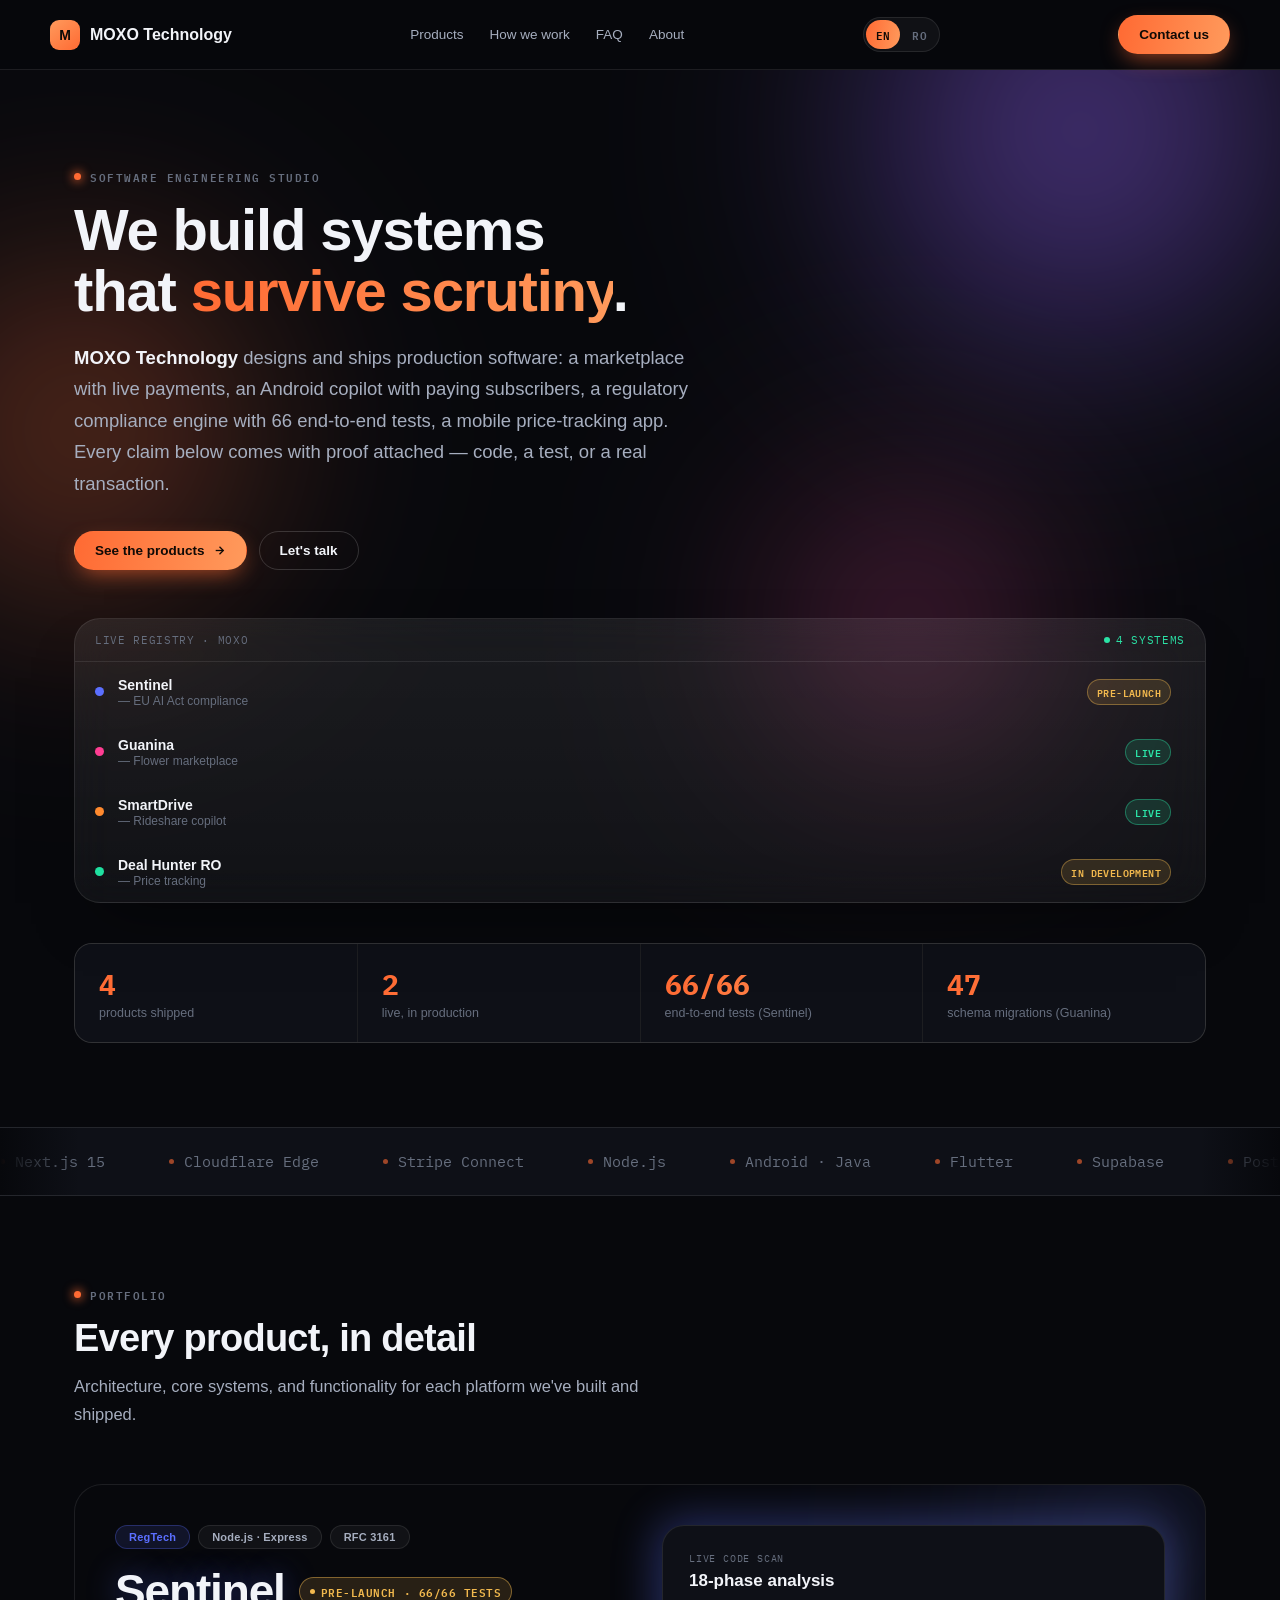
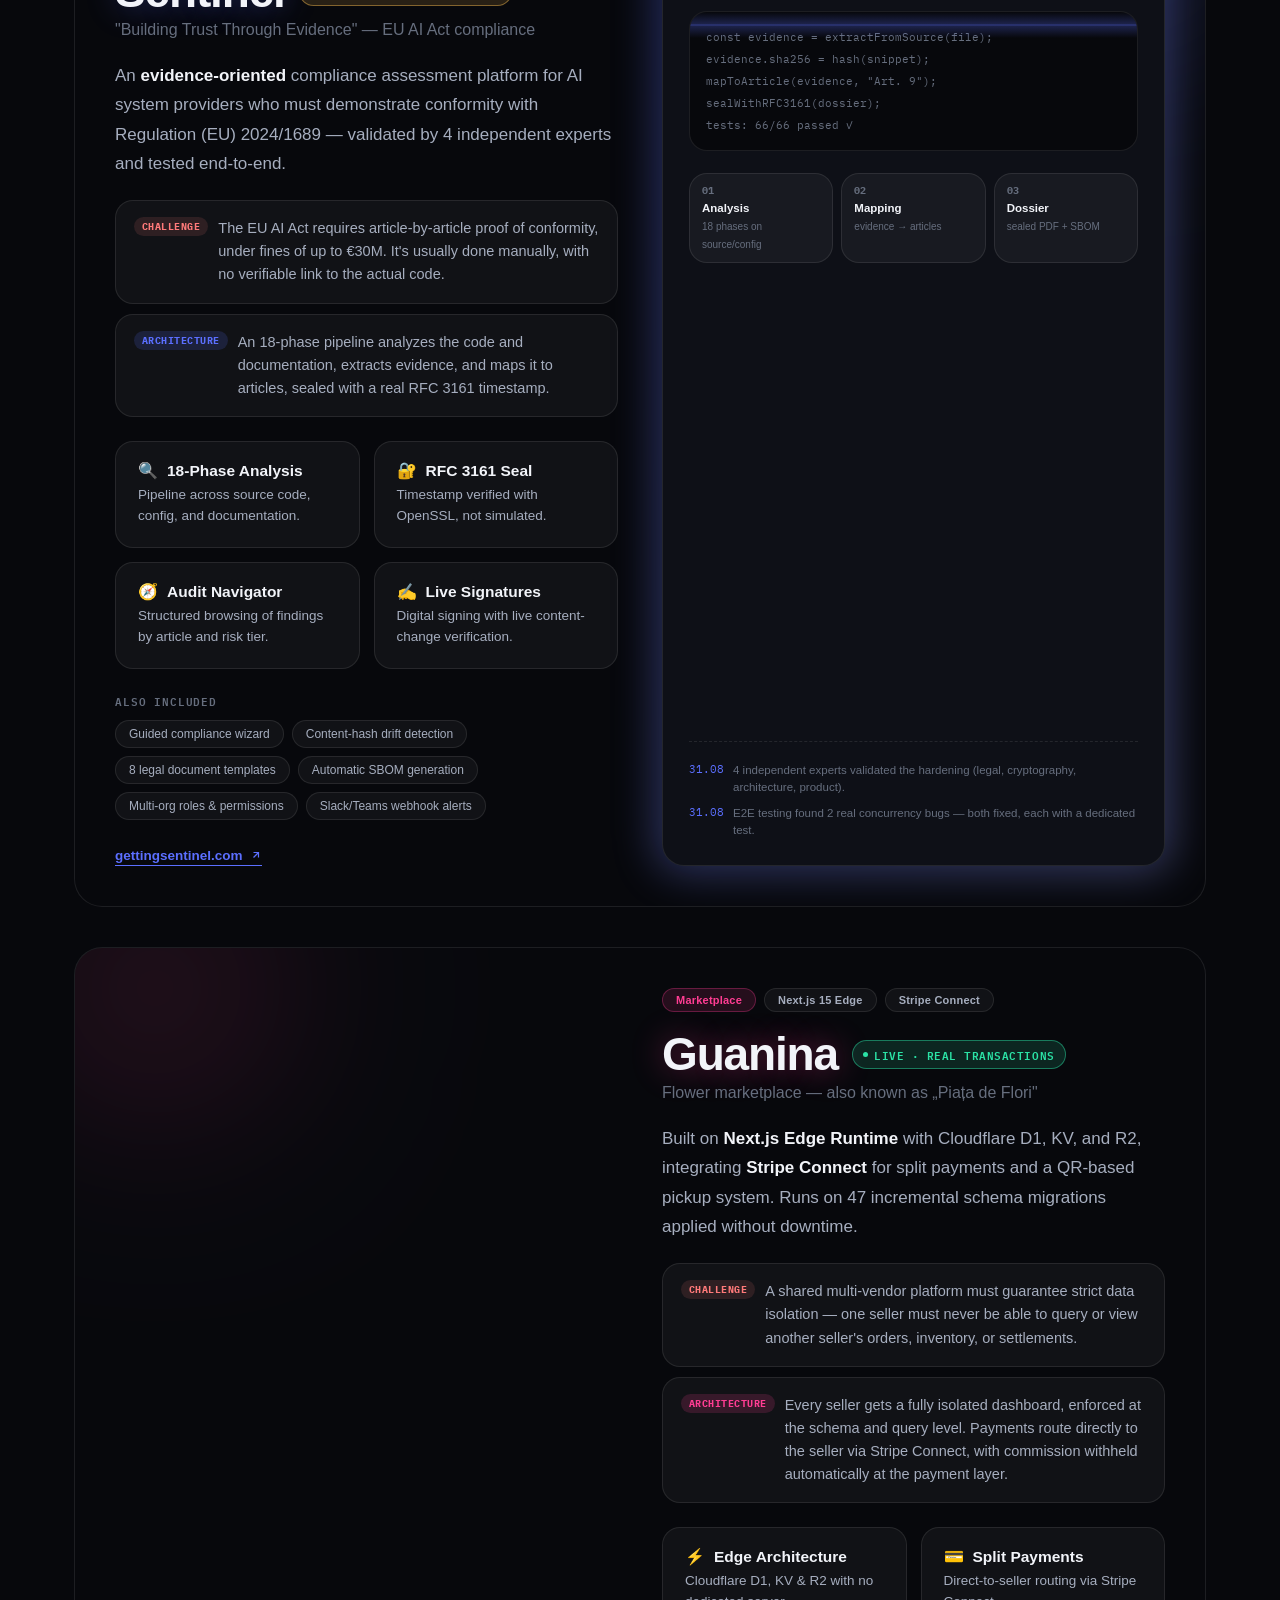
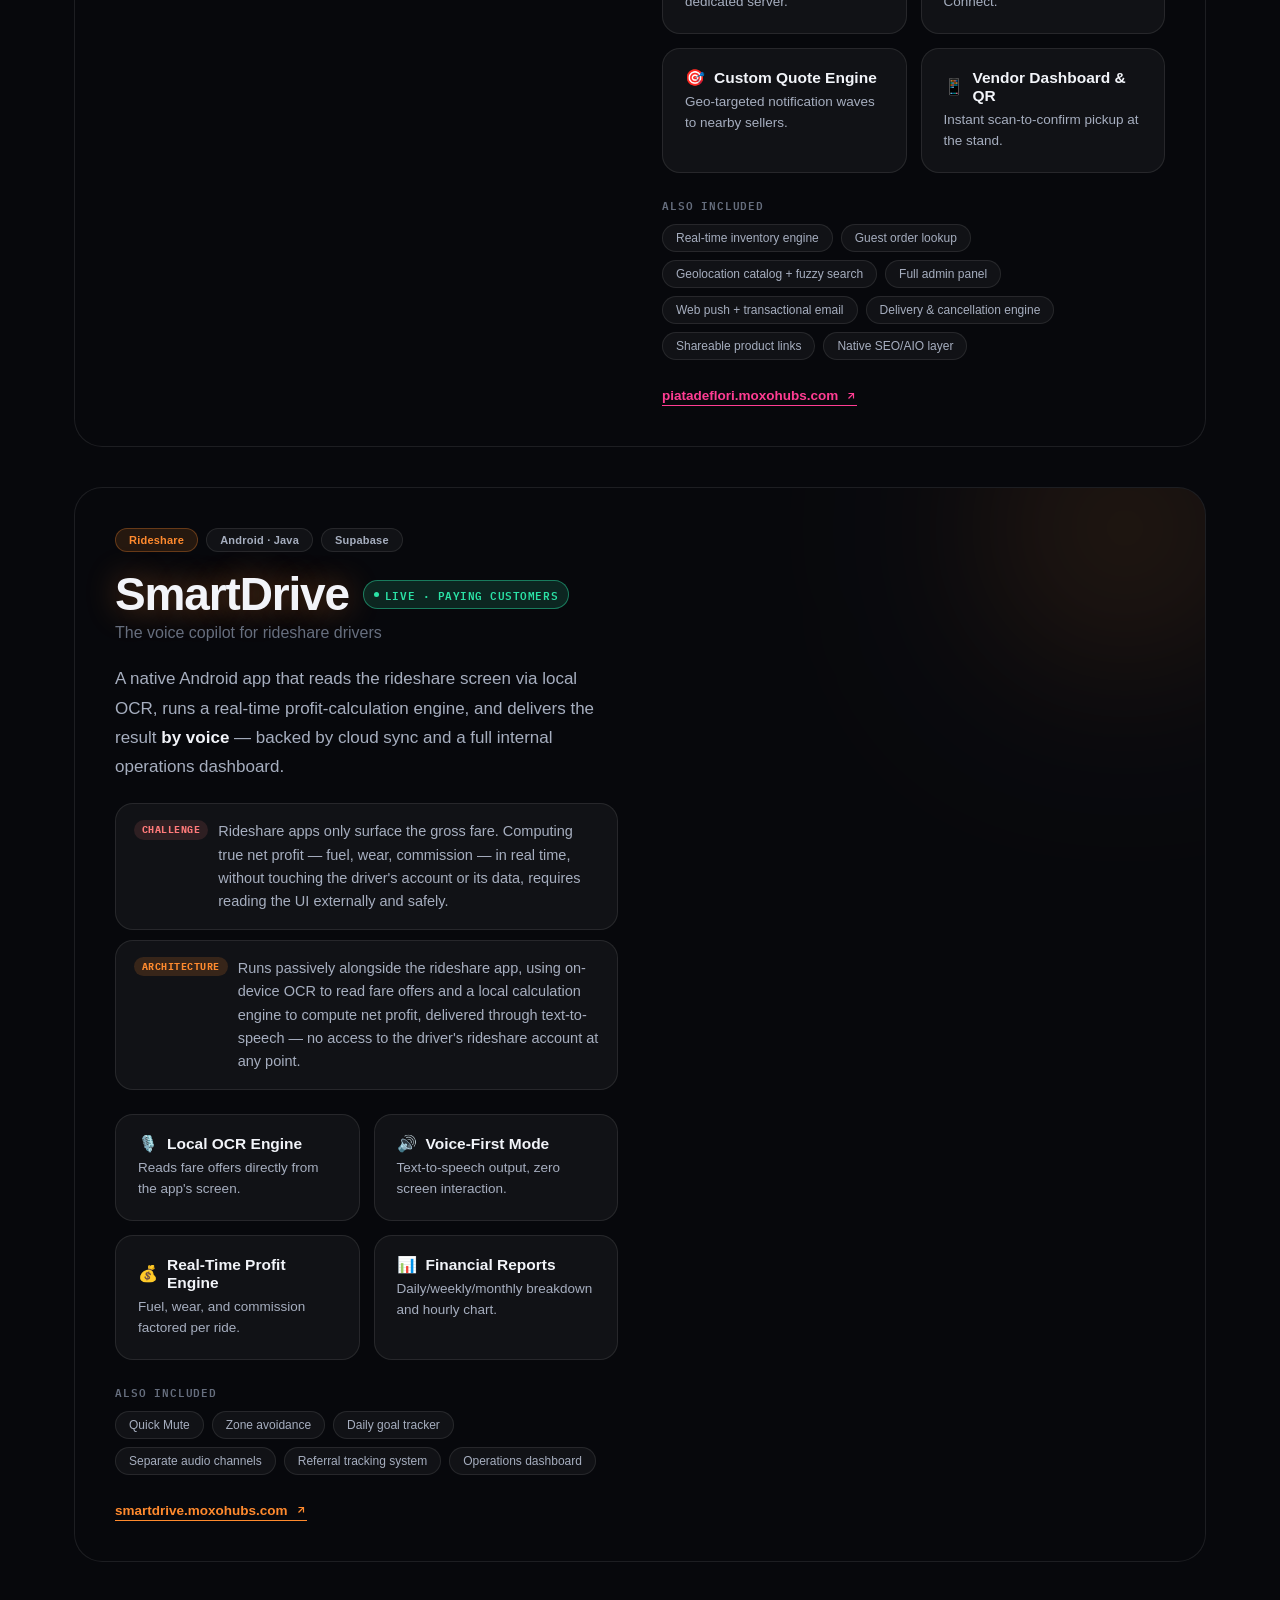
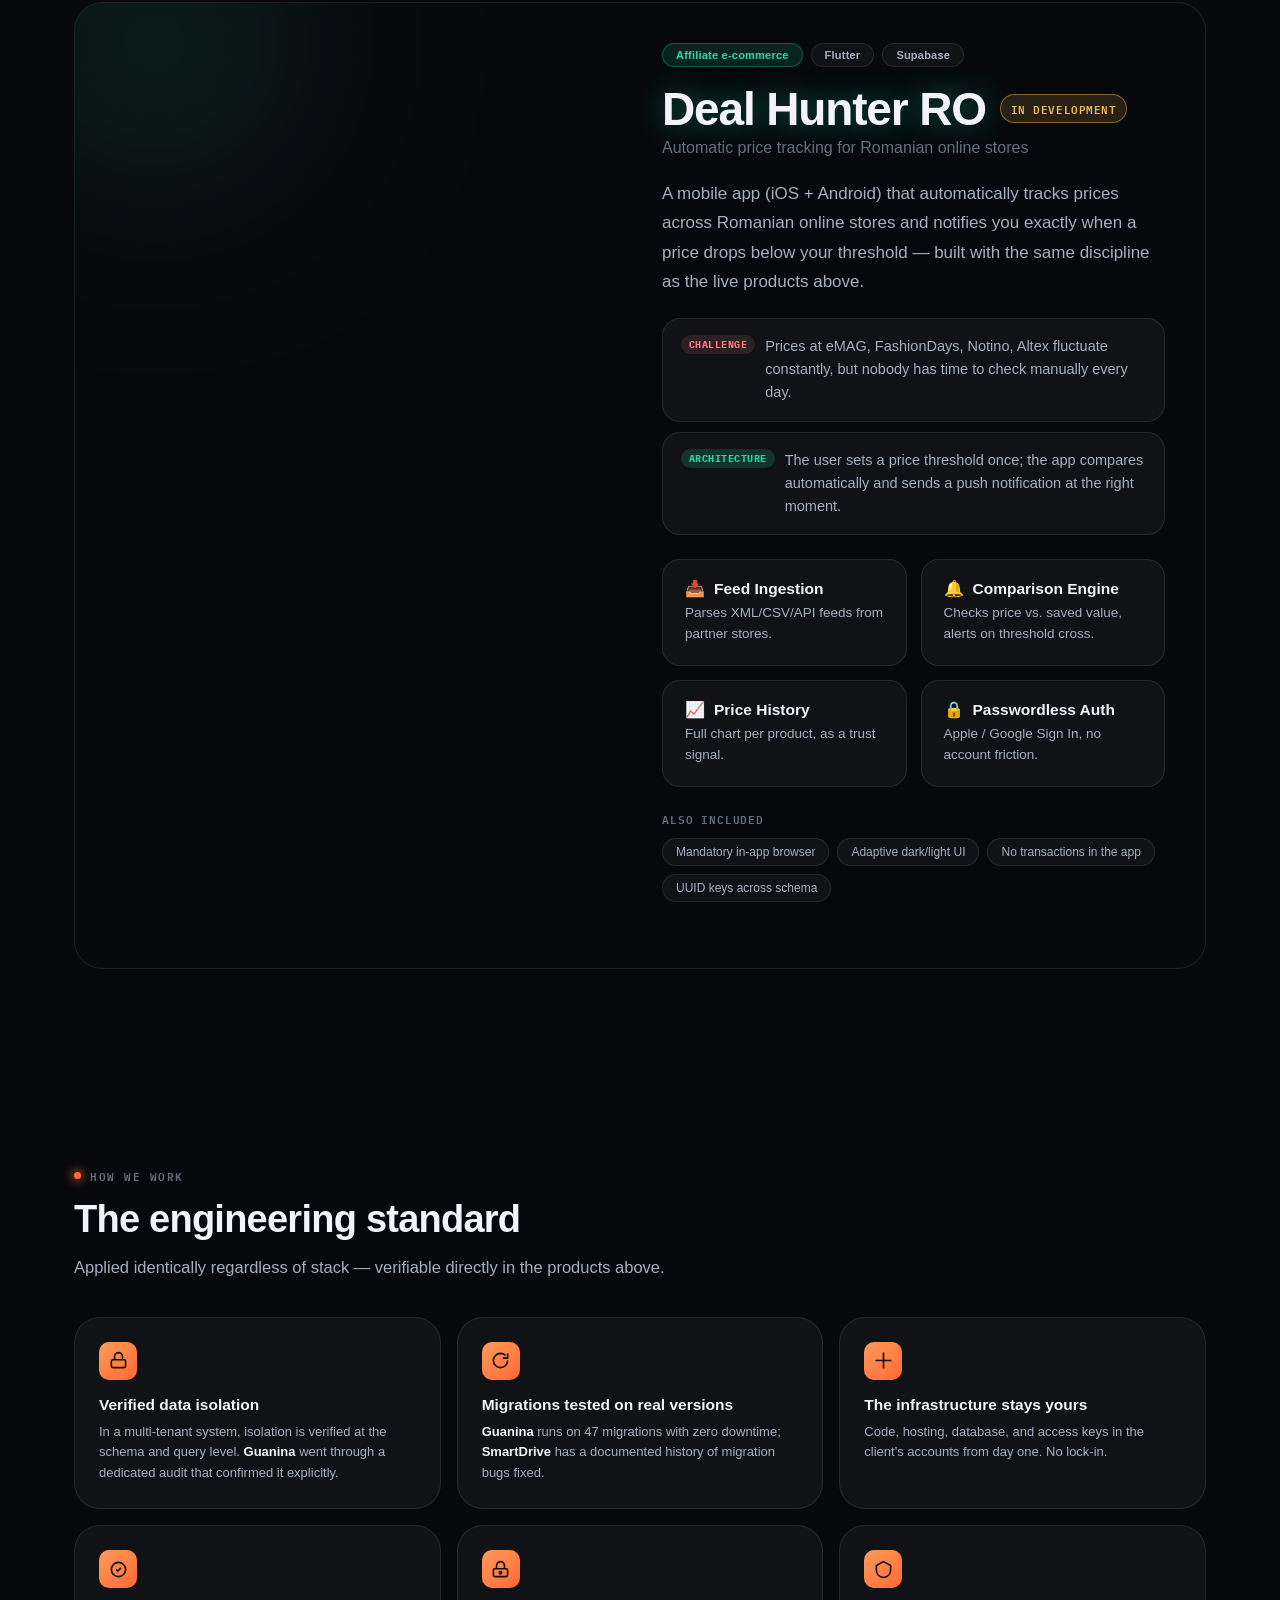
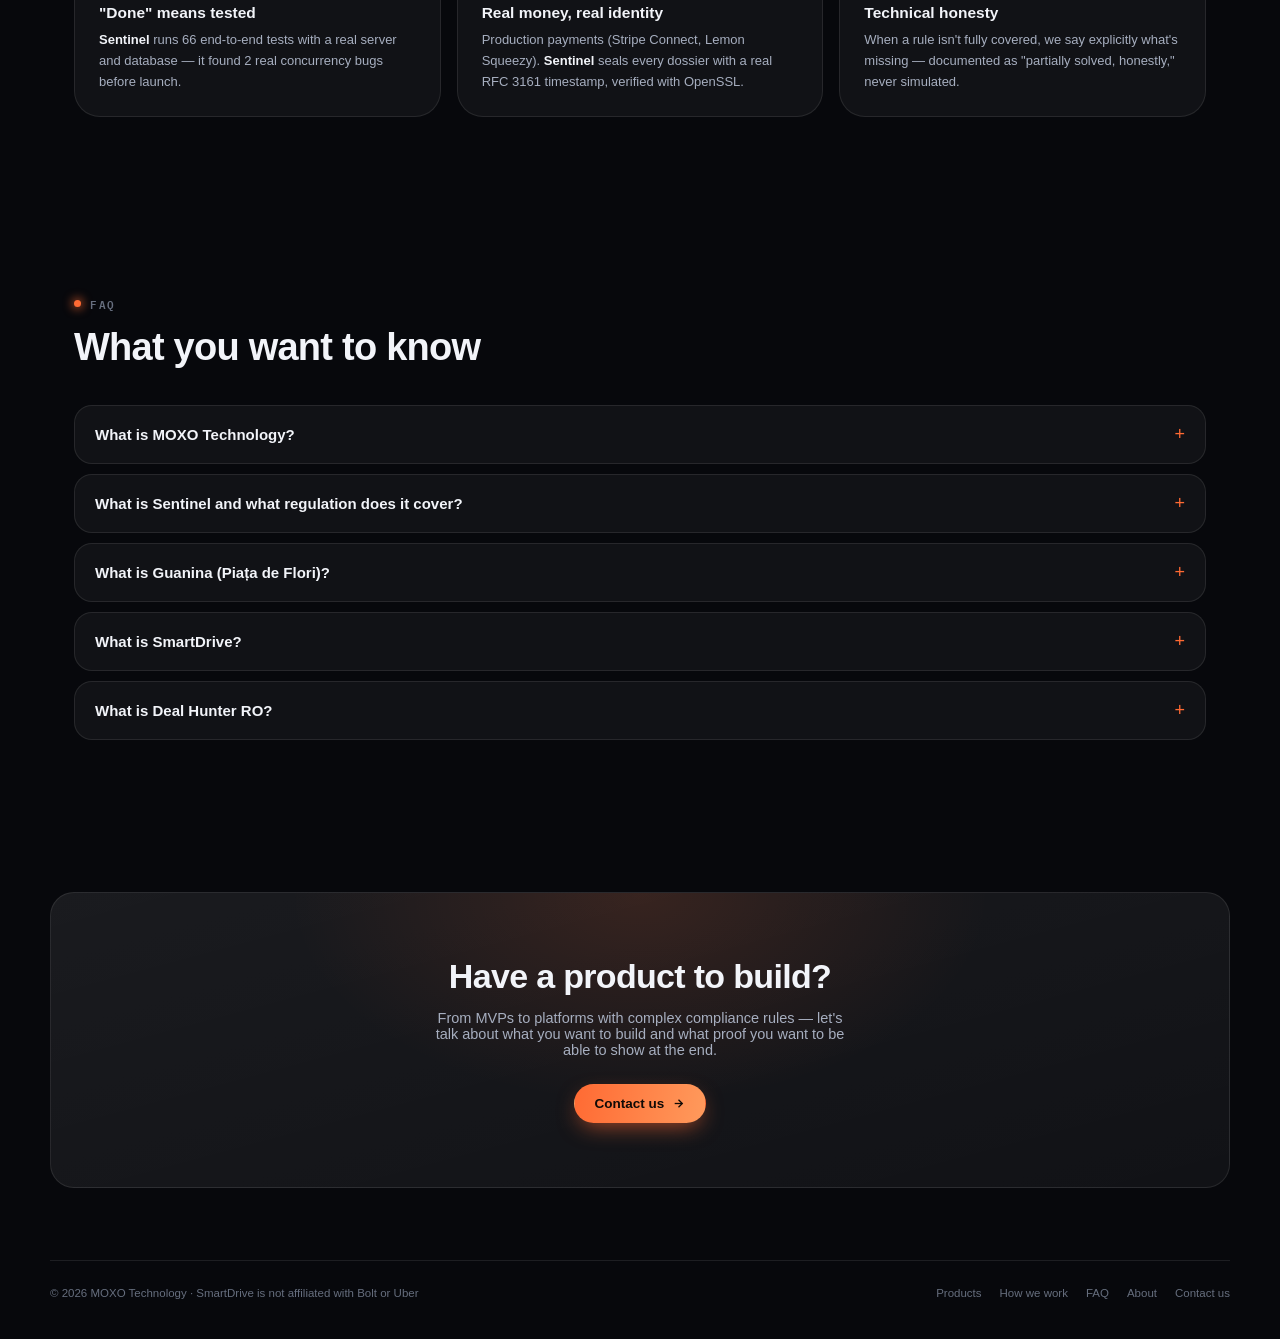
==== commit 284a11d4: "Repara spatiul gol din panourile vizuale, imbunatateste titlurile si vizibilitatea functiilor Bug re" ====
--- a/index.html
+++ b/index.html
@@ -288,6 +288,7 @@
                 <div class="pbento-item"><div class="pi-t"><span class="pi-icon">✍️</span><span data-i18n="sentinel.b4t">Live Signatures</span></div><p data-i18n="sentinel.b4d">Digital signing with live content-change verification.</p></div>
               </div>
 
+              <div class="pmore-label" data-i18n="also.included">Also included</div>
               <div class="pmore">
                 <span data-i18n="sentinel.m1">Guided compliance wizard</span>
                 <span data-i18n="sentinel.m2">Content-hash drift detection</span>
@@ -361,6 +362,7 @@
                 <div class="pbento-item"><div class="pi-t"><span class="pi-icon">📱</span><span data-i18n="guanina.b4t">Vendor Dashboard &amp; QR</span></div><p data-i18n="guanina.b4d">Instant scan-to-confirm pickup at the stand.</p></div>
               </div>
 
+              <div class="pmore-label" data-i18n="also.included">Also included</div>
               <div class="pmore">
                 <span data-i18n="guanina.m1">Real-time inventory engine</span>
                 <span data-i18n="guanina.m2">Guest order lookup</span>
@@ -431,6 +433,7 @@
                 <div class="pbento-item"><div class="pi-t"><span class="pi-icon">📊</span><span data-i18n="smartdrive.b4t">Financial Reports</span></div><p data-i18n="smartdrive.b4d">Daily/weekly/monthly breakdown and hourly chart.</p></div>
               </div>
 
+              <div class="pmore-label" data-i18n="also.included">Also included</div>
               <div class="pmore">
                 <span data-i18n="smartdrive.m1">Quick Mute</span>
                 <span data-i18n="smartdrive.m2">Zone avoidance</span>
@@ -495,6 +498,7 @@
                 <div class="pbento-item"><div class="pi-t"><span class="pi-icon">🔒</span><span data-i18n="dealhunter.b4t">Passwordless Auth</span></div><p data-i18n="dealhunter.b4d">Apple / Google Sign In, no account friction.</p></div>
               </div>
 
+              <div class="pmore-label" data-i18n="also.included">Also included</div>
               <div class="pmore">
                 <span data-i18n="dealhunter.m1">Mandatory in-app browser</span>
                 <span data-i18n="dealhunter.m2">Adaptive dark/light UI</span>
--- a/assets/style.css
+++ b/assets/style.css
@@ -149,29 +149,37 @@
 }
 .showcase.rev .pcard::before{right:auto; left:-100px;}
 
-.showcase-grid{display:grid; grid-template-columns:1fr; gap:28px; align-items:center; position:relative; z-index:1;}
+.showcase-grid{display:grid; grid-template-columns:1fr; gap:28px; align-items:stretch; position:relative; z-index:1;}
 @media(min-width:900px){
   .showcase-grid{grid-template-columns:1fr 1fr; gap:44px;}
   .showcase.rev .showcase-grid{direction:rtl;}
   .showcase.rev .showcase-grid > *{direction:ltr;}
 }
 
-/* left: glow-border visual frame */
-.pcard-visual{position:relative;}
+/* left: glow-border visual frame, stretched to match the info column's height */
+.pcard-visual{position:relative; display:flex; flex-direction:column;}
 .pcard-glow{
   position:absolute; inset:-6px; border-radius:26px; z-index:0;
   background:linear-gradient(120deg, var(--accent), var(--accent-2));
   filter:blur(22px); opacity:.35; transition:opacity .5s ease;
 }
 .pcard-visual:hover .pcard-glow{opacity:.55;}
-.pcard-frame{position:relative; z-index:1; background:var(--surface); border:1px solid var(--line); border-radius:22px; padding:22px; overflow:hidden;}
+.pcard-frame{
+  position:relative; z-index:1; flex:1; display:flex; flex-direction:column;
+  background:var(--surface); border:1px solid var(--line); border-radius:22px; padding:22px; overflow:hidden;
+}
+.pcard-frame > *:last-child{margin-top:auto; padding-top:4px;}
+.pcard-frame .sc-proof{padding-top:20px;}
 @media(min-width:1024px){.pcard-frame{padding:26px;}}
 
 .sc-kicker{font-family:ui-monospace,"IBM Plex Mono",monospace; font-size:11px; font-weight:600; color:var(--accent); letter-spacing:.1em; text-transform:uppercase; margin-bottom:12px;}
 @media(min-width:1024px){.sc-kicker{font-size:12.5px; margin-bottom:16px;}}
 .sc-title{display:flex; align-items:center; gap:14px; flex-wrap:wrap; margin-bottom:6px;}
-.sc-title h3{font-weight:800; font-size:clamp(26px,4vw,36px); margin:0; letter-spacing:-.02em;}
-@media(min-width:1024px){.sc-title h3{font-size:42px;}}
+.sc-title h3{
+  font-weight:900; font-size:clamp(28px,4.4vw,38px); margin:0; letter-spacing:-.025em; line-height:1.05;
+  text-shadow:0 0 32px color-mix(in srgb, var(--accent) 45%, transparent);
+}
+@media(min-width:1024px){.sc-title h3{font-size:46px;}}
 .sc-status{font-family:ui-monospace,"IBM Plex Mono",monospace; font-size:10.5px; font-weight:600; letter-spacing:.05em; text-transform:uppercase; padding:4px 10px; border-radius:99px; border:1px solid; display:inline-flex; align-items:center; gap:6px;}
 .sc-status.live{color:var(--verified); border-color:color-mix(in srgb, var(--verified) 45%, transparent); background:var(--verified-soft);}
 .sc-status.dev{color:var(--pending); border-color:color-mix(in srgb, var(--pending) 45%, transparent); background:var(--pending-soft);}
@@ -212,8 +220,10 @@
 }
 
 /* additional capabilities, compact chips */
-.pmore{display:flex; flex-wrap:wrap; gap:7px; margin-bottom:22px;}
-.pmore span{font-size:11.5px; color:var(--ink-faint); border:1px solid var(--line); border-radius:99px; padding:5px 12px;}
+.pmore-label{font-family:ui-monospace,"IBM Plex Mono",monospace; font-size:10.5px; font-weight:600; letter-spacing:.08em; text-transform:uppercase; color:var(--ink-faint); margin-bottom:10px;}
+.pmore{display:flex; flex-wrap:wrap; gap:8px; margin-bottom:26px;}
+.pmore span{font-size:12px; font-weight:500; color:var(--ink-soft); background:var(--glass); border:1px solid var(--line); border-radius:99px; padding:6px 13px; transition:border-color .15s ease, color .15s ease;}
+.pmore span:hover{border-color:color-mix(in srgb, var(--accent) 45%, transparent); color:var(--ink);}
 
 .sc-tags{display:flex; flex-wrap:wrap; gap:7px; margin-bottom:22px;}
 .sc-tag{font-family:ui-monospace,"IBM Plex Mono",monospace; font-size:10.5px; color:var(--ink-faint); border:1px solid var(--line); border-radius:99px; padding:4px 11px;}
